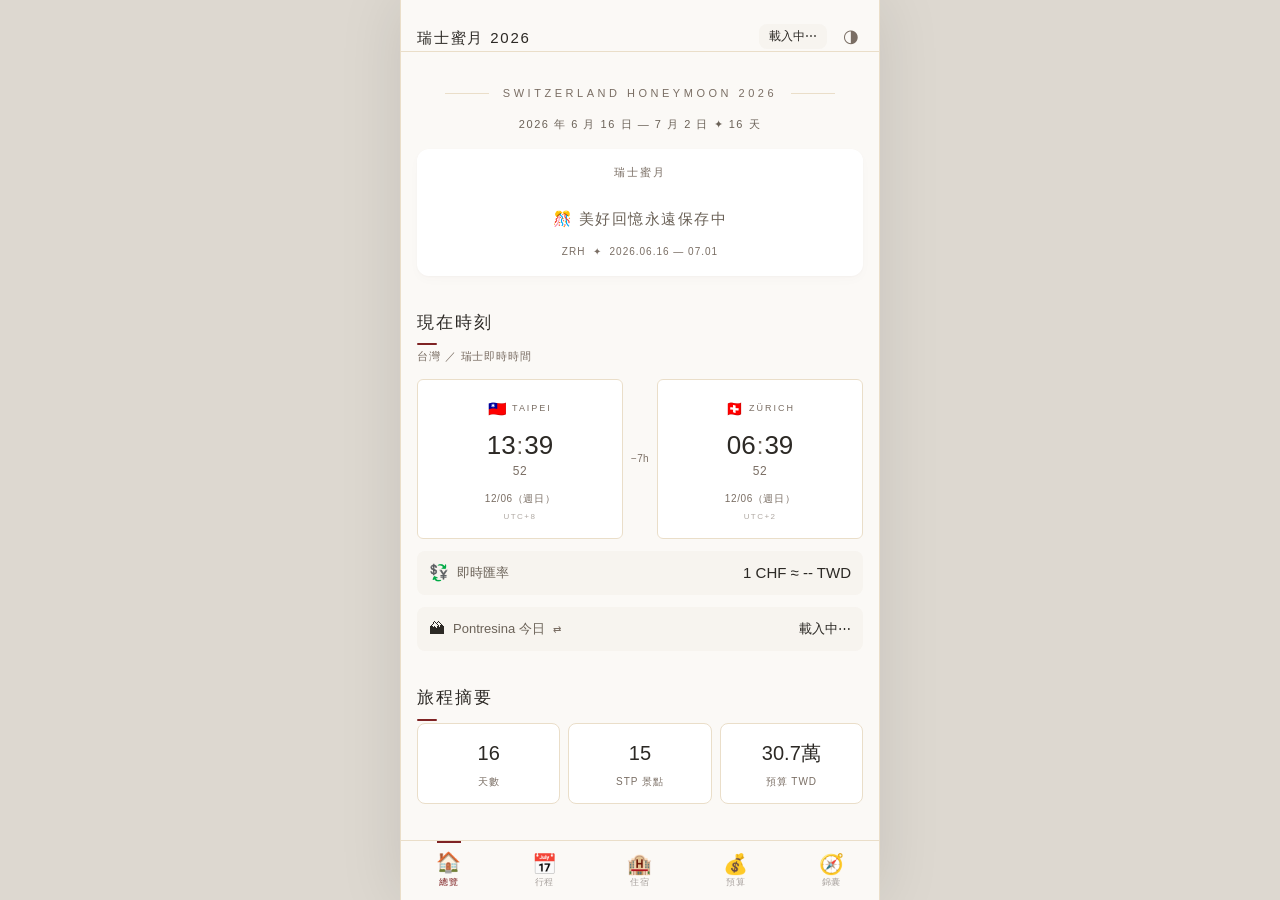
==== index.html @ 7efd9328 "v49: 6/26 行程重排，婚紗改Gimmelwald拍攝 09:30出發→Lauterbrunnen車站換裝→10:30 Gimmelwald婚紗(三連峰背景)→ 纜車上Mürren午餐漫步→下山" ====
<!DOCTYPE html>
<html lang="zh-Hant">
<head>
  <meta charset="UTF-8">
  <meta name="viewport" content="width=device-width, initial-scale=1.0, viewport-fit=cover">
  <meta name="theme-color" content="#FBF9F6" media="(prefers-color-scheme: light)">
  <meta name="theme-color" content="#1C1A17" media="(prefers-color-scheme: dark)">
  <title>瑞士蜜月 2026 ✦ Switzerland Honeymoon</title>
  <meta name="description" content="2026 年 6 月 16 日 — 7 月 2 日，16 天瑞士蜜月旅行手帳">
  <meta name="apple-mobile-web-app-capable" content="yes">
  <meta name="apple-mobile-web-app-status-bar-style" content="default">
  <meta name="apple-mobile-web-app-title" content="蜜月手帳">
  <link rel="manifest" href="/switzerland-honeymoon/manifest.json">
  <!-- Google Fonts -->
  <!-- 使用裝置系統字體（iOS: SF Pro + PingFang TC，Android: Roboto + Noto Sans TC） -->
  <style>
    /* =============================================
       CSS 自訂變數 — 色彩系統（MUJI 日系極簡）
       ============================================= */
    :root {
      --bg: #FBF9F6;
      --bg2: #F3F0EA;
      --card: #FFFFFF;
      --card2: #F7F4EF;
      --accent: #7F2324;
      --accent-lt: #F5ECEC;
      --tea: #5E7A50;
      --tea-lt: #EBF2E8;
      --border: #EADEC9;
      --text: #2C2925;
      --text2: #6B6258;
      --text3: #7A6E64;  /* was #9B8F82 — darken for WCAG 3:1 contrast */
      --shadow: 0 4px 12px rgba(127,35,36,0.02), 0 1px 3px rgba(0,0,0,0.03);
      --radius: 12px;
      --radius-sm: 8px;
    }

    /* 深色模式 */
    body.dark-mode {
      --bg: #1C1A17;
      --bg2: #252320;
      --card: #252320;
      --card2: #2E2B27;
      --border: #3A3630;
      --text: #EDE8E0;
      --text2: #8C8278;
      --text3: #9B8F82;  /* dark mode: lighten for contrast on dark bg */
      --accent-lt: rgba(127,35,36,0.20);
      --tea-lt: rgba(94,122,80,0.18);
    }

    /* =============================================
       重置 & 基礎
       ============================================= */
    *, *::before, *::after {
      box-sizing: border-box;
    }

    html, body {
      height: 100%;
      overflow: hidden;
      margin: 0;
      padding: 0;
      /* 鎖死外層橡皮筋，讓 #main 的 overscroll-behavior 獨立控制 */
      overscroll-behavior: none;
    }

    body {
      font-family: -apple-system, BlinkMacSystemFont, 'PingFang TC', 'Helvetica Neue', Arial, sans-serif;
      font-weight: 300;
      line-height: 1.75;
      background: var(--bg);
      color: var(--text);
      -webkit-font-smoothing: antialiased;
      -moz-osx-font-smoothing: grayscale;
    }

    button {
      font-family: inherit;
    }

    /* =============================================
       App 框架結構
       ============================================= */
    #app {
      display: flex;
      flex-direction: column;
      height: 100dvh;
      background: var(--bg);
      color: var(--text);
    }

    /* 頂欄 */
    #topbar {
      flex-shrink: 0;
      height: calc(52px + env(safe-area-inset-top, 0px));
      display: flex;
      align-items: flex-end;
      justify-content: space-between;
      padding: 0 16px env(safe-area-inset-top, 0px);
      padding-top: env(safe-area-inset-top, 0px);
      border-bottom: 1px solid var(--border);
      background: rgba(251,249,246,0.92);
      backdrop-filter: blur(12px);
      -webkit-backdrop-filter: blur(12px);
      position: sticky;
      top: 0;
      z-index: 100;
    }

    /* 主內容捲動區 — 只有這層可滾動 */
    #main {
      flex: 1;
      overflow-y: auto;
      overflow-x: hidden;
      -webkit-overflow-scrolling: touch;
      /* 容器內到頂/底繼續拉不回彈到外層 */
      overscroll-behavior-y: contain;
      position: relative;   /* 給 tab-panel absolute 定位提供上下文 */
    }

    /* ── Tab 面板進入動畫 ── */
    @keyframes tab-in {
      from {
        opacity: 0;
        transform: translateY(10px);
      }
      to {
        opacity: 1;
        transform: translateY(0);
      }
    }

    .tab-panel {
      display: none;
      padding: 0 16px 80px;
      min-height: 100%;
    }
    /* 顯示時觸發 Fade in + Slide up，0.28s cubic-bezier(0.25,1,0.5,1) */
    .tab-panel.active {
      display: block;
      animation: tab-in 0.28s cubic-bezier(0.25, 1, 0.5, 1) both;
    }

    /* 底部導航 */
    #bottom-nav {
      flex-shrink: 0;
      height: 60px;
      padding-bottom: env(safe-area-inset-bottom, 0px);
      background: rgba(251,249,246,0.95);
      backdrop-filter: blur(12px);
      -webkit-backdrop-filter: blur(12px);
      border-top: 1px solid var(--border);
      display: grid;
      grid-template-columns: repeat(5, 1fr);
    }

    /* 底部導航項目 */
    .nav-item {
      display: flex;
      flex-direction: column;
      align-items: center;
      justify-content: center;
      gap: 2px;
      cursor: pointer;
      -webkit-tap-highlight-color: transparent;
      position: relative;
      border: none;
      background: transparent;
      padding: 6px 0 4px;
      touch-action: manipulation;
    }
    /* 頂部指示線 */
    .nav-item::before {
      content: '';
      position: absolute;
      top: 0;
      left: 50%;
      width: 0;
      height: 2px;
      background: var(--accent);
      transform: translateX(-50%);
      transition: width 280ms cubic-bezier(0.25, 1, 0.5, 1);
    }
    .nav-item.active::before {
      width: 24px;
    }

    /* Nav 圖標：預設暖灰，active 夕陽紅 + spring 跳 2px */
    .nav-icon {
      font-size: 20px;
      color: #A8A29E;   /* 暖灰 */
      line-height: 1;
      display: block;
      /* spring bezier 讓圖標向上彈跳帶過射感 */
      transition: color 250ms ease,
                  transform 300ms cubic-bezier(0.34, 1.56, 0.64, 1);
    }
    .nav-label {
      font-size: 9px;
      letter-spacing: 0.06em;
      color: #A8A29E;   /* 暖灰 */
      transition: color 250ms ease;
    }
    /* Active 狀態：夕陽紅 + 上移 2px */
    .nav-item.active .nav-icon {
      color: var(--accent);
      transform: translateY(-2px);
    }
    .nav-item.active .nav-label {
      color: var(--accent);
    }

    /* =============================================
       通用組件 — Cards
       ============================================= */
    .card {
      background: var(--card);
      border-radius: var(--radius);
      box-shadow: var(--shadow);
      padding: 16px;
      margin-bottom: 12px;
      /* spring 回彈：cubic-bezier 超射 1.0 讓放開後有輕微彈跳感 */
      transition: transform 320ms cubic-bezier(0.34, 1.56, 0.64, 1),
                  box-shadow 200ms ease-out;
      will-change: transform;
    }
    .card:active {
      transform: scale(0.98);
      box-shadow: 0 2px 6px rgba(127,35,36,0.02);
    }
    /* 桌面 hover 輕浮起 */
    @media (hover: hover) {
      .card:hover {
        transform: translateY(-1px);
        box-shadow: 0 6px 18px rgba(127,35,36,0.04), 0 2px 4px rgba(0,0,0,0.04);
      }
    }

    /* Section 標題 */
    .sec-title {
      font-family: -apple-system, BlinkMacSystemFont, 'PingFang TC', 'Helvetica Neue', Arial, sans-serif;
      font-size: 17px;
      font-weight: 500;
      letter-spacing: 0.12em;
      color: var(--text);
      padding: 20px 0 10px;
      position: relative;
    }
    .sec-title::after {
      content: '';
      position: absolute;
      bottom: 2px;
      left: 0;
      width: 20px;
      height: 2px;
      background: var(--accent);
      border-radius: 1px;
    }
    .sec-sub {
      font-size: 11px;
      letter-spacing: 0.08em;
      color: var(--text3);
      margin-bottom: 12px;
    }
    /* 卡片內小標籤（知識卡區塊 header） */
    .card-label {
      font-size: 10px;
      letter-spacing: 0.18em;
      color: var(--text3);
      font-weight: 500;
      margin-bottom: 10px;
      text-transform: uppercase;
      display: flex;
      align-items: center;
      gap: 8px;
    }
    .card-label::after {
      content: '';
      flex: 1;
      height: 1px;
      background: var(--border);
    }

    /* =============================================
       Tags
       ============================================= */
    .tag {
      display: inline-block;
      padding: 2px 8px;
      border-radius: 10px;
      font-size: 11px;
      margin: 2px 2px 2px 0;
    }
    .tag-warn  { background: #FEF3CD; color: #8B6914; }
    .tag-star  { background: var(--accent-lt); color: var(--accent); font-weight: 500; }
    .tag-free  { background: var(--tea-lt); color: var(--tea); }
    .tag-paid  { background: #F0F0F0; color: var(--text2); }
    .tag-honey { background: #FCEEFF; color: #7B2D8B; }
    .tag-stp   { background: #EEF2FF; color: #4338CA; }

    /* =============================================
       Timeline（行程用）
       ============================================= */
    .tl-wrap {
      position: relative;
      padding-left: 48px;
    }
    .tl-wrap::before {
      content: '';
      position: absolute;
      left: 18px;
      top: 8px;
      bottom: 0;
      width: 1px;
      background: repeating-linear-gradient(
        to bottom,
        var(--border) 0,
        var(--border) 4px,
        transparent 4px,
        transparent 8px
      );
    }
    .tl-item {
      position: relative;
      padding-bottom: 20px;
    }
    .tl-dot {
      position: absolute;
      left: -34px;
      top: 4px;
      width: 10px;
      height: 10px;
      border: 1.5px solid var(--border);
      border-radius: 50%;
      background: var(--bg);
    }
    .tl-item.star .tl-dot {
      border-color: var(--accent);
      background: var(--accent);
      width: 12px;
      height: 12px;
      left: -35px;
      box-shadow: 0 0 0 3px var(--accent-lt);
    }
    .tl-item.warn .tl-dot { border-color: #C9821F; background: #C9821F; }
    /* 旅程路線：依日期填滿圓圈（done＝已走過、now＝進行中） */
    .tl-item.done .tl-dot {
      border-color: var(--tea);
      background: var(--tea);
    }
    .tl-item.now .tl-dot {
      border-color: var(--accent);
      background: var(--accent);
      width: 12px;
      height: 12px;
      left: -35px;
      box-shadow: 0 0 0 3px var(--accent-lt);
    }
    .tl-head {
      font-size: 14px;
      font-weight: 500;
      color: var(--text);
      margin-bottom: 3px;
      line-height: 1.4;
    }
    .tl-body {
      font-size: 13px;
      color: var(--text2);
      line-height: 1.7;
    }
    .tl-body p { margin: 2px 0; }

    /* =============================================
       倒數計時 / 旅程進度（MUJI 極簡風）
       ============================================= */
    .cd-muji-inner {
      display: flex;
      align-items: flex-end;
      justify-content: center;
      padding: 14px 0 18px;
    }
    .cd-muji-block {
      display: flex;
      flex-direction: column;
      align-items: center;
      min-width: 54px;
    }
    .cd-muji-num {
      font-family: -apple-system, BlinkMacSystemFont, 'PingFang TC', 'Helvetica Neue', Arial, sans-serif;
      font-size: 42px;
      font-weight: 300;
      font-variant-numeric: tabular-nums;
      color: var(--text);
      line-height: 1;
      letter-spacing: -0.01em;
    }
    .cd-muji-unit {
      font-size: 8px;
      letter-spacing: 0.25em;
      color: var(--text3);
      margin-top: 7px;
      text-transform: uppercase;
    }
    .cd-muji-dot {
      font-size: 26px;
      font-weight: 200;
      color: var(--border);
      padding: 0 3px;
      margin-bottom: 19px;
      line-height: 1;
      user-select: none;
    }
    /* 旅程格子進度條 */
    .trip-progress-inner { padding: 12px 0 10px; }
    .trip-day-label {
      font-size: 10px;
      letter-spacing: 0.2em;
      color: var(--text3);
      text-transform: uppercase;
      margin-bottom: 12px;
    }
    .trip-day-label strong {
      font-family: -apple-system, BlinkMacSystemFont, 'PingFang TC', 'Helvetica Neue', Arial, sans-serif;
      font-size: 14px;
      font-weight: 400;
      color: var(--accent);
      letter-spacing: 0.05em;
      text-transform: none;
    }
    .trip-day-grid {
      display: flex;
      gap: 5px;
      justify-content: center;
      flex-wrap: wrap;
    }
    .trip-dot {
      width: 15px;
      height: 15px;
      border-radius: 2px;
      background: var(--border);
      flex-shrink: 0;
      transition: background 0.4s ease;
    }
    .trip-dot.done  { background: var(--tea); opacity: 0.55; }
    .trip-dot.today { background: var(--accent); opacity: 1; }
    .trip-done-label {
      font-family: -apple-system, BlinkMacSystemFont, 'PingFang TC', 'Helvetica Neue', Arial, sans-serif;
      font-size: 15px;
      font-weight: 300;
      color: var(--text2);
      letter-spacing: 0.1em;
      padding: 16px 0 10px;
    }

    /* =============================================
       Day Selector Strip（行程 tab 頂部）
       ============================================= */
    #day-strip-wrap {
      position: sticky;
      top: 0;
      z-index: 50;
      background: var(--bg);
      border-bottom: 1px solid var(--border);
      padding: 10px 0 0;
    }
    .day-strip {
      display: flex;
      gap: 6px;
      overflow-x: auto;
      padding: 0 16px 10px;
      scroll-snap-type: x mandatory;
      -webkit-overflow-scrolling: touch;
      scrollbar-width: none;
    }
    .day-strip::-webkit-scrollbar { display: none; }
    .day-btn {
      flex-shrink: 0;
      scroll-snap-align: start;
      display: flex;
      flex-direction: column;
      align-items: center;
      padding: 6px 10px;
      border-radius: 20px;
      border: 1px solid var(--border);
      background: transparent;
      cursor: pointer;
      gap: 1px;
      touch-action: manipulation;
      -webkit-tap-highlight-color: transparent;
      transition: background 150ms, border-color 150ms;
    }
    .day-btn.active {
      background: var(--accent);
      border-color: var(--accent);
      color: white;
    }
    .day-btn .ds-date { font-size: 13px; font-weight: 500; color: inherit; }
    .day-btn .ds-day  { font-size: 9px; color: inherit; opacity: 0.7; }
    .day-btn .ds-city {
      font-size: 9px;
      letter-spacing: 0.05em;
      color: inherit;
      opacity: 0.75;
      white-space: nowrap;
      max-width: 52px;
      overflow: hidden;
      text-overflow: ellipsis;
    }
    .day-btn:not(.active) .ds-date  { color: var(--text); }
    .day-btn:not(.active) .ds-day   { color: var(--text3); }
    .day-btn:not(.active) .ds-city  { color: var(--text3); }

    /* 日程內容容器 */
    .days-content { padding: 16px 16px 0; position: relative; overflow: hidden; }
    .day-content { display: none; }
    .day-content.active { display: block; }

    /* ── 左右滑動換日動畫 ── */
    @keyframes _slideInR  { from { transform: translateX(105%); } to { transform: translateX(0); } }
    @keyframes _slideInL  { from { transform: translateX(-105%); } to { transform: translateX(0); } }
    @keyframes _slideOutL { from { transform: translateX(0); } to { transform: translateX(-105%); } }
    @keyframes _slideOutR { from { transform: translateX(0); } to { transform: translateX(105%); } }
    .day-anim-in-r  { animation: _slideInR  .32s cubic-bezier(.4,0,.2,1) both; }
    .day-anim-in-l  { animation: _slideInL  .32s cubic-bezier(.4,0,.2,1) both; }
    .day-anim-out-l {
      animation: _slideOutL .32s cubic-bezier(.4,0,.2,1) both;
      position: absolute !important; top: 0; left: 0; right: 0; z-index: 5;
      pointer-events: none;
    }
    .day-anim-out-r {
      animation: _slideOutR .32s cubic-bezier(.4,0,.2,1) both;
      position: absolute !important; top: 0; left: 0; right: 0; z-index: 5;
      pointer-events: none;
    }

    /* =============================================
       Checklist
       ============================================= */
    /* ── Checklist：打卡動畫升級 ── */
    .check-item {
      display: flex;
      gap: 12px;
      padding: 12px 10px;
      margin: 0 -10px;                              /* 背景色延伸至邊緣 */
      border-bottom: 1px solid var(--border);
      border-radius: 8px;
      cursor: pointer;
      -webkit-tap-highlight-color: transparent;
      align-items: flex-start;
      /* 卡片背景淡入淡出 0.4s ease-in-out */
      transition: background-color 0.4s ease-in-out,
                  border-bottom-color 0.4s ease-in-out;
    }
    /* 打卡後：背景淡變溫暖淺茶綠 */
    .check-item.checked {
      background-color: #F4F6F0;
      border-bottom-color: transparent;
    }

    .check-box {
      flex-shrink: 0;
      width: 18px;
      height: 18px;
      border: 1.5px solid var(--border);
      border-radius: 3px;
      background: transparent;
      position: relative;
      margin-top: 2px;
      /* 勾選框過渡：顏色 + 光暈 */
      transition: background 0.2s ease-out,
                  border-color 0.2s ease-out,
                  box-shadow 0.3s ease-out;
    }
    .check-box::after {
      content: '';
      position: absolute;
      left: 4px;
      top: 1px;
      width: 8px;
      height: 5px;
      border-left: 1.5px solid white;
      border-bottom: 1.5px solid white;
      transform: rotate(-45deg) scaleX(0);
      transform-origin: left;
      transition: transform 200ms cubic-bezier(0.34, 1.56, 0.64, 1) 60ms;
    }
    .check-item.checked .check-box {
      background: var(--tea);
      border-color: var(--tea);
      /* 淡綠光暈，像蓋印章的感覺 */
      box-shadow: 0 0 0 4px rgba(94,122,80,0.10);
    }
    .check-item.checked .check-box::after {
      transform: rotate(-45deg) scaleX(1);
    }

    .check-label {
      flex: 1;
      position: relative;
      font-size: 14px;
      color: var(--text);
      line-height: 1.5;
      /* 0.4s ease-in-out，與背景同步 */
      transition: color 0.4s ease-in-out, opacity 0.4s ease-in-out;
    }
    /* 刪除線：偽元素從左側滑入 */
    .check-label::after {
      content: '';
      position: absolute;
      left: 0;
      top: 50%;
      width: 0;
      height: 1px;
      background: var(--tea);                       /* 茶綠刪除線 */
      transition: width 0.4s cubic-bezier(0.4, 0, 0.2, 1);
    }
    /* 打卡後文字：淡出至茶綠色，opacity 70% 留存手帳記錄感 */
    .check-item.checked .check-label {
      color: var(--tea);
      opacity: 0.7;
    }
    .check-item.checked .check-label::after { width: 100%; }
    .check-sub { font-size: 11px; color: var(--text3); margin-top: 1px; }

    /* =============================================
       Progress bar
       ============================================= */
    .progress-wrap {
      background: var(--border);
      border-radius: 4px;
      overflow: hidden;
      height: 6px;
      margin: 8px 0 4px;
    }
    .progress-fill {
      height: 100%;
      background: var(--accent);
      border-radius: 4px;
      transition: width 500ms cubic-bezier(0.4,0,0.2,1);
    }

    /* =============================================
       Info row（兩欄對比）
       ============================================= */
    .info-row {
      display: grid;
      grid-template-columns: 1fr 1fr;
      gap: 8px;
      margin-bottom: 8px;
    }
    .info-cell {
      background: var(--card2);
      border-radius: var(--radius-sm);
      padding: 12px;
    }
    .info-val {
      font-size: 22px;
      font-weight: 500;
      font-family: -apple-system, BlinkMacSystemFont, 'PingFang TC', 'Helvetica Neue', Arial, sans-serif;
      color: var(--text);
    }
    .info-lbl {
      font-size: 10px;
      letter-spacing: 0.1em;
      color: var(--text3);
      margin-top: 2px;
    }

    /* =============================================
       Hotel card
       ============================================= */
    .hotel-card {
      background: var(--card);
      border-radius: var(--radius);
      box-shadow: var(--shadow);
      padding: 14px 16px;
      margin-bottom: 10px;
      border-top: 2px solid var(--accent);
    }
    .hotel-name {
      font-weight: 500;
      font-size: 15px;
      color: var(--text);
      margin-bottom: 4px;
    }
    .hotel-dates { font-size: 12px; color: var(--text3); margin-bottom: 6px; }
    .hotel-tags { display: flex; flex-wrap: wrap; gap: 4px; margin-bottom: 8px; }
    .hotel-nav-btn {
      display: inline-flex;
      align-items: center;
      gap: 4px;
      padding: 6px 12px;
      background: var(--accent);
      color: white;
      border-radius: 20px;
      font-size: 12px;
      text-decoration: none;
      touch-action: manipulation;
    }
    .hotel-nav-btn.sec {
      background: transparent;
      border: 1px solid var(--border);
      color: var(--text2);
    }

    /* =============================================
       STP cards
       ============================================= */
    .stp-grid {
      display: grid;
      grid-template-columns: 1fr 1fr;
      gap: 8px;
      margin-bottom: 16px;
    }
    .stp-card {
      background: var(--card);
      border-radius: var(--radius-sm);
      padding: 12px;
      box-shadow: var(--shadow);
    }
    .stp-card h4 { font-size: 13px; font-weight: 500; margin: 0 0 6px; }
    .stp-card ul { margin: 0; padding-left: 14px; font-size: 12px; color: var(--text2); line-height: 1.8; }
    .stp-free h4  { color: var(--tea); }
    .stp-half h4  { color: #4338CA; }
    .stp-pay h4   { color: var(--text2); }
    .stp-book h4  { color: var(--accent); }

    /* =============================================
       Reveal 動畫（JS 加 .will-reveal 後才隱藏，避免 JS 失效變全白）
       ============================================= */
    .reveal {
      transition: opacity 400ms ease, transform 400ms ease;
    }
    .reveal.will-reveal {
      opacity: 0;
      transform: translateY(10px);
    }
    .reveal.revealed {
      opacity: 1 !important;
      transform: translateY(0) !important;
    }

    /* =============================================
       Alert／警告區塊
       ============================================= */
    .alert {
      border: 1px solid rgba(127,35,36,0.12);
      border-left: 3px solid var(--accent);
      background: var(--accent-lt);
      border-radius: var(--radius-sm);
      padding: 11px 14px;
      margin-bottom: 10px;
      font-size: 13px;
      color: var(--text);
    }
    .alert.green {
      border: 1px solid rgba(94,122,80,0.15);
      border-left: 3px solid var(--tea);
      background: var(--tea-lt);
    }

    /* =============================================
       Weather row & Rate row
       ============================================= */
    .weather-row {
      display: flex;
      align-items: center;
      gap: 8px;
      padding: 8px 12px;
      background: var(--card2);
      border-radius: var(--radius-sm);
      font-size: 13px;
    }
    .rate-row {
      display: flex;
      align-items: center;
      gap: 8px;
      padding: 8px 12px;
      background: var(--card2);
      border-radius: var(--radius-sm);
      font-size: 13px;
    }

    /* =============================================
       錦囊 tab — 快速跳轉 chips
       ============================================= */
    .kn-chips {
      display: flex;
      gap: 6px;
      overflow-x: auto;
      padding: 4px 0 8px;
      scrollbar-width: none;
      -webkit-overflow-scrolling: touch;
    }
    .kn-chips::-webkit-scrollbar { display: none; }
    .kn-chip {
      flex-shrink: 0;
      padding: 6px 14px;
      border-radius: 16px;
      border: 1px solid var(--border);
      background: var(--card);
      font-size: 12px;
      color: var(--text2);
      cursor: pointer;
      touch-action: manipulation;
      -webkit-tap-highlight-color: transparent;
      transition: background 150ms, border-color 150ms;
    }
    .kn-chip:active { background: var(--accent-lt); border-color: var(--accent); }

    /* 行程日卡 — 景點地圖連結 */
    .tl-map-link {
      display: inline-flex;
      align-items: center;
      gap: 3px;
      margin-top: 2px;
      padding: 3px 12px;
      border: 1px solid rgba(127,35,36,0.25);
      border-radius: 12px;
      font-size: 11px;
      color: var(--accent);
      text-decoration: none;
      touch-action: manipulation;
    }
    body.dark-mode .tl-map-link { border-color: rgba(237,232,224,0.25); }

    /* =============================================
       深色模式補強
       ============================================= */
    body.dark-mode #topbar {
      background: rgba(28,26,23,0.92);
    }
    body.dark-mode #bottom-nav {
      background: rgba(28,26,23,0.95);
    }
    body.dark-mode .day-btn:not(.active) .ds-date { color: var(--text); }
    body.dark-mode .hotel-nav-btn.sec {
      border-color: var(--border);
      color: var(--text2);
    }

    /* =============================================
       總覽 tab 專用樣式
       ============================================= */
    .overview-hero {
      text-align: center;
      padding: 32px 0 14px;
    }
    .overview-title {
      font-family: -apple-system, BlinkMacSystemFont, 'PingFang TC', 'Helvetica Neue', Arial, sans-serif;
      font-size: 11px;
      letter-spacing: 0.32em;
      color: var(--text3);
      margin-bottom: 12px;
      display: flex;
      align-items: center;
      justify-content: center;
      gap: 14px;
    }
    .overview-title::before,
    .overview-title::after {
      content: '';
      flex: 1;
      height: 1px;
      background: var(--border);
      max-width: 44px;
    }
    .overview-subtitle {
      font-size: 11px;
      letter-spacing: 0.14em;
      color: var(--text2);
    }
    .cd-section-label {
      text-align: center;
      font-size: 11px;
      letter-spacing: 0.2em;
      color: var(--text3);
      margin-bottom: 8px;
      text-transform: uppercase;
    }
    /* 雙時鐘（極簡 1px 邊框卡片） */
    @keyframes colon-pulse {
      0%, 100% { opacity: 1; }
      50% { opacity: 0.15; }
    }
    .dual-clock-v2 {
      display: grid;
      grid-template-columns: 1fr auto 1fr;
      align-items: center;
      gap: 8px;
      margin-bottom: 12px;
    }
    .clock-card {
      border: 1px solid var(--border);
      border-radius: 6px;
      padding: 16px 10px 14px;
      text-align: center;
      background: var(--card);
      min-width: 0;       /* 防止 grid 子元素撐破 */
      overflow: hidden;
    }
    .clock-header {
      display: flex;
      align-items: center;
      justify-content: center;
      gap: 5px;
      margin-bottom: 10px;
    }
    .clock-flag-v2 { font-size: 15px; }
    .clock-city {
      font-size: 9px;
      letter-spacing: 0.22em;
      color: var(--text3);
      text-transform: uppercase;
    }
    .clock-time-wrap {
      font-family: -apple-system, BlinkMacSystemFont, 'PingFang TC', 'Helvetica Neue', Arial, sans-serif;
      font-variant-numeric: tabular-nums;
      display: flex;
      align-items: baseline;
      justify-content: center;
    }
    .clock-hm-part {
      font-size: 26px;
      font-weight: 300;
      color: var(--text);
      line-height: 1;
    }
    .clock-colon {
      font-size: 24px;
      font-weight: 200;
      color: var(--text2);
      line-height: 1;
      animation: colon-pulse 1s ease-in-out infinite;
      margin: 0 1px;
    }
    .clock-ss-row {
      font-family: -apple-system, BlinkMacSystemFont, 'PingFang TC', 'Helvetica Neue', Arial, sans-serif;
      font-variant-numeric: tabular-nums;
      font-size: 12px;
      font-weight: 300;
      color: var(--text3);
      margin-top: 3px;
      letter-spacing: 0.05em;
    }
    .clock-date-line {
      font-size: 10px;
      letter-spacing: 0.06em;
      color: var(--text3);
      margin-top: 8px;
    }
    .clock-tz {
      font-size: 8px;
      letter-spacing: 0.18em;
      color: var(--text3);
      margin-top: 3px;
      opacity: 0.6;
      text-transform: uppercase;
    }
    .clock-diff-badge {
      font-family: -apple-system, BlinkMacSystemFont, 'PingFang TC', 'Helvetica Neue', Arial, sans-serif;
      font-size: 10px;
      color: var(--text3);
      text-align: center;
      letter-spacing: 0.04em;
      white-space: nowrap;
      line-height: 1.4;
    }
    .route-divider {
      display: flex;
      align-items: center;
      gap: 6px;
      margin: 4px 0;
    }
    .route-divider::before,
    .route-divider::after {
      content: '';
      flex: 1;
      height: 1px;
      background: var(--border);
    }
    .route-divider span {
      font-size: 10px;
      letter-spacing: 0.15em;
      color: var(--text3);
    }
    .three-info {
      display: grid;
      grid-template-columns: repeat(3, 1fr);
      gap: 8px;
      margin-bottom: 12px;
    }
    .three-info .info-cell {
      text-align: center;
      background: var(--card);
      border: 1px solid var(--border);
    }
    .three-info .info-val {
      font-size: 20px;
      font-weight: 400;
    }

    /* =============================================
       RWD — 極窄裝置（320px）修正
       ============================================= */
    @media (max-width: 380px) {
      /* 倒數大字縮小 */
      .cd-muji-num  { font-size: 34px; }
      .cd-muji-dot  { font-size: 22px; padding: 0 2px; margin-bottom: 15px; }
      .cd-muji-block { min-width: 44px; }

      /* 格子進度條 */
      .trip-dot { width: 12px; height: 12px; }
      .trip-day-grid { gap: 3px; }

      /* 雙時鐘 */
      .clock-hm-part { font-size: 22px; }
      .clock-colon   { font-size: 20px; }
      .clock-card    { padding: 12px 6px 10px; }
      .dual-clock-v2 { gap: 4px; }
    }

    /* =============================================
       無障礙：尊重系統「減少動畫」設定
       ============================================= */
    @media (prefers-reduced-motion: reduce) {
      *, *::before, *::after {
        animation-duration: 0.01ms !important;
        animation-iteration-count: 1 !important;
        transition-duration: 0.01ms !important;
      }
      /* 保留顏色漸變，移除位移彈跳 */
      .nav-icon    { transition: color 200ms ease !important; }
      .clock-colon { animation: none !important; opacity: 0.6 !important; }
    }

    /* Hotel hero image */
    .hotel-hero-img {
      width: calc(100% + 32px);
      margin: -16px -16px 14px;
      height: 170px;
      object-fit: cover;
      border-radius: var(--radius) var(--radius) 0 0;
      display: block;
      background: var(--border);
    }
    /* Day itinerary hero image */
    .day-hero-img {
      width: calc(100% + 32px);
      margin: -16px -16px 14px;
      height: 160px;
      object-fit: cover;
      border-radius: var(--radius) var(--radius) 0 0;
      display: block;
      background: var(--border);
    }
    /* 飯店小地圖 */
    .hotel-map-wrap {
      margin-top: 10px;
      border-radius: 8px;
      overflow: hidden;
      height: 150px;
      border: 1px solid var(--border);
    }
    .hotel-map-wrap iframe {
      width: 100%;
      height: 150px;
      border: 0;
      display: block;
    }
    /* 桌機版：限寬置中，讓網站在電腦上看起來像手機 App */
    @media (min-width: 600px) {
      html, body { background: #DDD8D0; }
      #app {
        max-width: 480px;
        margin: 0 auto;
        border-left: 1px solid var(--border);
        border-right: 1px solid var(--border);
        box-shadow: 0 0 60px rgba(0,0,0,0.10);
      }
    }
  </style>
</head>
<body>
<div id="app">

  <!-- 頂欄 -->
  <header id="topbar">
    <div style="display:flex;align-items:center;gap:8px">
      <span style="font-family:-apple-system, BlinkMacSystemFont, 'PingFang TC', 'Helvetica Neue', Arial, sans-serif;font-size:15px;letter-spacing:0.12em;color:var(--text)">瑞士蜜月 2026</span>
    </div>
    <div style="display:flex;align-items:center;gap:12px">
      <button id="weather-info" class="weather-row" onclick="cycleWeatherCity()" title="點擊切換基地城市" style="padding:4px 10px;font-size:12px;border:none;cursor:pointer;color:var(--text);-webkit-tap-highlight-color:transparent;touch-action:manipulation">載入中⋯</button>
      <button onclick="toggleDark()" style="background:none;border:none;cursor:pointer;font-size:18px;padding:4px;color:var(--text3)">◑</button>
    </div>
  </header>

  <!-- 主內容區 -->
  <main id="main">

    <!-- =============================================
         Tab 1：總覽
         ============================================= -->
    <div id="tab-overview" class="tab-panel active">

      <!-- 頁首裝飾 -->
      <div class="overview-hero reveal">
        <div class="overview-title">SWITZERLAND HONEYMOON 2026</div>
        <div class="overview-subtitle">2026 年 6 月 16 日 — 7 月 2 日 ✦ 16 天</div>
      </div>

      <!-- 倒數計時 / 旅程進度 widget -->
      <div class="card reveal" id="time-widget" style="text-align:center;padding:14px 16px 12px">
        <div class="cd-section-label" id="cd-widget-label">距離出發</div>

        <!-- 出發前：MUJI 倒數 -->
        <div id="cd-countdown">
          <div class="cd-muji-inner">
            <div class="cd-muji-block">
              <div class="cd-muji-num" id="cd-days">--</div>
              <div class="cd-muji-unit">DAYS</div>
            </div>
            <div class="cd-muji-dot">·</div>
            <div class="cd-muji-block">
              <div class="cd-muji-num" id="cd-hours">--</div>
              <div class="cd-muji-unit">HRS</div>
            </div>
            <div class="cd-muji-dot">·</div>
            <div class="cd-muji-block">
              <div class="cd-muji-num" id="cd-mins">--</div>
              <div class="cd-muji-unit">MINS</div>
            </div>
            <div class="cd-muji-dot">·</div>
            <div class="cd-muji-block">
              <div class="cd-muji-num" id="cd-secs">--</div>
              <div class="cd-muji-unit">SECS</div>
            </div>
          </div>
          <div style="font-size:10px;color:var(--text3);letter-spacing:0.12em;padding-bottom:4px">EK087 &nbsp;·&nbsp; TPE → DXB → ZRH &nbsp;·&nbsp; 2026.06.16</div>
        </div>

        <!-- 旅程中：日系格子進度條 -->
        <div id="cd-progress" style="display:none" class="trip-progress-inner">
          <div class="trip-day-label">旅程進行中 &nbsp;·&nbsp; <strong id="trip-day-text">Day 1 / 16</strong></div>
          <div class="trip-day-grid" id="trip-day-grid"></div>
          <div style="font-size:10px;color:var(--text3);letter-spacing:0.1em;margin-top:10px">ZRH &nbsp;✦&nbsp; 2026.06.16 — 07.01</div>
        </div>

        <!-- 旅程後 -->
        <div id="cd-done" style="display:none">
          <div class="trip-done-label">🎊 美好回憶永遠保存中</div>
          <div style="font-size:10px;color:var(--text3);letter-spacing:0.1em;padding-bottom:4px">ZRH &nbsp;✦&nbsp; 2026.06.16 — 07.01</div>
        </div>
      </div>

      <!-- 雙時鐘 -->
      <div class="sec-title reveal">現在時刻</div>
      <div class="sec-sub reveal">台灣 ／ 瑞士即時時間</div>
      <div class="dual-clock-v2 reveal">
        <div class="clock-card">
          <div class="clock-header">
            <span class="clock-flag-v2">🇹🇼</span>
            <span class="clock-city">Taipei</span>
          </div>
          <div class="clock-time-wrap">
            <span class="clock-hm-part" id="tw-h">--</span><span class="clock-colon">:</span><span class="clock-hm-part" id="tw-m">--</span>
          </div>
          <div class="clock-ss-row" id="tw-ss">--</div>
          <div class="clock-date-line" id="tw-date">-- / --</div>
          <div class="clock-tz">UTC+8</div>
        </div>
        <div class="clock-diff-badge" id="clock-diff">−6h</div>
        <div class="clock-card">
          <div class="clock-header">
            <span class="clock-flag-v2">🇨🇭</span>
            <span class="clock-city">Zürich</span>
          </div>
          <div class="clock-time-wrap">
            <span class="clock-hm-part" id="ch-h">--</span><span class="clock-colon">:</span><span class="clock-hm-part" id="ch-m">--</span>
          </div>
          <div class="clock-ss-row" id="ch-ss">--</div>
          <div class="clock-date-line" id="ch-date">-- / --</div>
          <div class="clock-tz">UTC+2</div>
        </div>
      </div>

      <!-- 匯率 -->
      <div class="rate-row reveal" style="margin-bottom:12px">
        <span style="font-size:16px">💱</span>
        <span style="font-size:13px;color:var(--text2)">即時匯率</span>
        <span id="rate-display" style="font-family:-apple-system, BlinkMacSystemFont, 'PingFang TC', 'Helvetica Neue', Arial, sans-serif;font-size:15px;font-weight:500;color:var(--text);margin-left:auto">1 CHF ≈ -- TWD</span>
      </div>

      <!-- 天氣（點擊切換基地城市） -->
      <div class="weather-row reveal" onclick="cycleWeatherCity()" title="點擊切換基地城市" style="margin-bottom:12px;cursor:pointer;-webkit-tap-highlight-color:transparent">
        <span style="font-size:16px">🏔</span>
        <span id="weather-city-label" style="font-size:13px;color:var(--text2)">Pontresina 今日</span>
        <span style="font-size:10px;color:var(--text3);letter-spacing:0.05em">⇄</span>
        <span id="weather-detail" style="font-size:13px;color:var(--text);margin-left:auto">載入中⋯</span>
      </div>

      <!-- 旅程摘要 -->
      <div class="sec-title reveal">旅程摘要</div>
      <div class="three-info reveal">
        <div class="info-cell">
          <div class="info-val">16</div>
          <div class="info-lbl">天數</div>
        </div>
        <div class="info-cell">
          <div class="info-val">15</div>
          <div class="info-lbl">STP 景點</div>
        </div>
        <div class="info-cell">
          <div class="info-val">30.7萬</div>
          <div class="info-lbl">預算 TWD</div>
        </div>
      </div>

      <!-- 重要提醒 -->
      <div class="sec-title reveal">重要提醒</div>
      <div class="sec-sub reveal">出發前務必確認</div>

      <div class="alert reveal">
        <div style="font-weight:500;margin-bottom:4px">⚠️ Fex Valley 馬車須提前預約</div>
        <div>請來電預約恩加丁馬車，不接受現場排隊。<br>
        電話：<a href="tel:+41818265673" style="color:var(--accent);font-weight:500">+41 81 826 56 73</a></div>
      </div>

      <div class="alert reveal">
        <div style="font-weight:500;margin-bottom:4px">⚠️ EK086 Check-in 截止時間</div>
        <div>班機 check-in 截止 <strong>20:00</strong>，建議 <strong>19:00</strong> 前開始辦理。松山機場提前 3 小時抵達。</div>
      </div>

      <!-- 旅程路線 timeline（簡短版） -->
      <div class="sec-title reveal">旅程路線</div>
      <div class="sec-sub reveal">16 天縱覽瑞士</div>

      <div class="card reveal" style="padding:16px 16px 8px">
        <div class="tl-wrap" id="route-tl">
          <div class="tl-item" data-from="2026-06-16" data-to="2026-06-16">
            <div class="tl-dot"></div>
            <div class="tl-head">蘇黎世機場 ZRH 抵達</div>
            <div class="tl-body"><p>6/16（二）✦ EK087 抵達後直驅恩加丁</p></div>
          </div>
          <div class="tl-item" data-from="2026-06-17" data-to="2026-06-20">
            <div class="tl-dot"></div>
            <div class="tl-head">恩加丁 Engadin</div>
            <div class="tl-body"><p>6/17–6/20 ✦ Pontresina 為基地</p><p>Diavolezza、Fex Valley、Bernina Express</p></div>
          </div>
          <div class="tl-item" data-from="2026-06-21" data-to="2026-06-21">
            <div class="tl-dot"></div>
            <div class="tl-head">冰河快車 Glacier Express</div>
            <div class="tl-body"><p>6/21（日）✦ St. Moritz → Zermatt</p></div>
          </div>
          <div class="tl-item" data-from="2026-06-22" data-to="2026-06-24">
            <div class="tl-dot"></div>
            <div class="tl-head">策馬特 Zermatt</div>
            <div class="tl-body"><p>6/22–6/24 ✦ Klein Matterhorn、Oeschinensee</p></div>
          </div>
          <div class="tl-item" data-from="2026-06-25" data-to="2026-06-26">
            <div class="tl-dot"></div>
            <div class="tl-head">因特拉肯 Interlaken</div>
            <div class="tl-body"><p>6/25–6/26 ✦ 伯恩老城、Lauterbrunnen、Mürren</p></div>
          </div>
          <div class="tl-item" data-from="2026-06-27" data-to="2026-06-28">
            <div class="tl-dot"></div>
            <div class="tl-head">楚格 Zug</div>
            <div class="tl-body"><p>6/27–6/28 ✦ 琉森老城、瑞吉山 Rigi</p></div>
          </div>
          <div class="tl-item" data-from="2026-06-29" data-to="2026-06-30">
            <div class="tl-dot"></div>
            <div class="tl-head">蘇黎世 Zürich</div>
            <div class="tl-body"><p>6/29–6/30 ✦ 萊茵瀑布 Rheinfall</p></div>
          </div>
          <div class="tl-item" data-from="2026-07-01" data-to="2026-07-02">
            <div class="tl-dot"></div>
            <div class="tl-head">返台</div>
            <div class="tl-body"><p>7/1（三）✦ ZRH 出發，7/2 返抵台北</p></div>
          </div>
        </div>
      </div>

    </div><!-- /#tab-overview -->

    <!-- =============================================
         Tab 2：每日行程
         ============================================= -->
    <div id="tab-itinerary" class="tab-panel">

      <!-- sticky 日期選擇條 -->
      <div id="day-strip-wrap">
        <div class="day-strip">

          <!-- D1: 6/16（二）蘇黎世抵達 -->
          <button id="dsel-0616" class="day-btn active" onclick="showDay('0616')">
            <span class="ds-date">6/16</span>
            <span class="ds-day">二</span>
            <span class="ds-city">ZRH 抵</span>
          </button>

          <!-- D2: 6/17（三）恩加丁 -->
          <button id="dsel-0617" class="day-btn" onclick="showDay('0617')">
            <span class="ds-date">6/17</span>
            <span class="ds-day">三</span>
            <span class="ds-city">恩加丁</span>
          </button>

          <!-- D3: 6/18（四）Diavolezza -->
          <button id="dsel-0618" class="day-btn" onclick="showDay('0618')">
            <span class="ds-date">6/18</span>
            <span class="ds-day">四</span>
            <span class="ds-city">Diavol.</span>
          </button>

          <!-- D4: 6/19（五）伯尼納 -->
          <button id="dsel-0619" class="day-btn" onclick="showDay('0619')">
            <span class="ds-date">6/19</span>
            <span class="ds-day">五</span>
            <span class="ds-city">伯尼納</span>
          </button>

          <!-- D5: 6/20（六）冰河列車前 -->
          <button id="dsel-0620" class="day-btn" onclick="showDay('0620')">
            <span class="ds-date">6/20</span>
            <span class="ds-day">六</span>
            <span class="ds-city">冰河前</span>
          </button>

          <!-- D6: 6/21（日）冰河列車 -->
          <button id="dsel-0621" class="day-btn" onclick="showDay('0621')">
            <span class="ds-date">6/21</span>
            <span class="ds-day">日</span>
            <span class="ds-city">冰河車</span>
          </button>

          <!-- D7: 6/22（一）策馬特 -->
          <button id="dsel-0622" class="day-btn" onclick="showDay('0622')">
            <span class="ds-date">6/22</span>
            <span class="ds-day">一</span>
            <span class="ds-city">策馬特</span>
          </button>

          <!-- D8: 6/23（二）Klein Matterhorn -->
          <button id="dsel-0623" class="day-btn" onclick="showDay('0623')">
            <span class="ds-date">6/23</span>
            <span class="ds-day">二</span>
            <span class="ds-city">Klein</span>
          </button>

          <!-- D9: 6/24（三）Oeschinensee -->
          <button id="dsel-0624" class="day-btn" onclick="showDay('0624')">
            <span class="ds-date">6/24</span>
            <span class="ds-day">三</span>
            <span class="ds-city">Oeschin.</span>
          </button>

          <!-- D10: 6/25（四）伯恩 -->
          <button id="dsel-0625" class="day-btn" onclick="showDay('0625')">
            <span class="ds-date">6/25</span>
            <span class="ds-day">四</span>
            <span class="ds-city">伯恩</span>
          </button>

          <!-- D11: 6/26（五）Lauterbrunnen -->
          <button id="dsel-0626" class="day-btn" onclick="showDay('0626')">
            <span class="ds-date">6/26</span>
            <span class="ds-day">五</span>
            <span class="ds-city">Lauterb.</span>
          </button>

          <!-- D12: 6/27（六）琉森 -->
          <button id="dsel-0627" class="day-btn" onclick="showDay('0627')">
            <span class="ds-date">6/27</span>
            <span class="ds-day">六</span>
            <span class="ds-city">琉森</span>
          </button>

          <!-- D13: 6/28（日）瑞吉山 -->
          <button id="dsel-0628" class="day-btn" onclick="showDay('0628')">
            <span class="ds-date">6/28</span>
            <span class="ds-day">日</span>
            <span class="ds-city">瑞吉山</span>
          </button>

          <!-- D14: 6/29（一）蘇黎世 -->
          <button id="dsel-0629" class="day-btn" onclick="showDay('0629')">
            <span class="ds-date">6/29</span>
            <span class="ds-day">一</span>
            <span class="ds-city">蘇黎世</span>
          </button>

          <!-- D15: 6/30（二）萊茵瀑布 -->
          <button id="dsel-0630" class="day-btn" onclick="showDay('0630')">
            <span class="ds-date">6/30</span>
            <span class="ds-day">二</span>
            <span class="ds-city">萊茵瀑</span>
          </button>

          <!-- D16: 7/1（三）返台 -->
          <button id="dsel-0701" class="day-btn" onclick="showDay('0701')">
            <span class="ds-date">7/1</span>
            <span class="ds-day">三</span>
            <span class="ds-city">返台</span>
          </button>

        </div>
      </div>

      <!-- 日程內容區塊（由 _build_b.html 繼續填入） -->
      <div id="days-content" class="days-content">
<div id="day-0616" class="day-content active">
<img src="https://images.unsplash.com/photo-1746181732543-e8daaf105e53?w=800&q=80&fit=crop&crop=center" alt="蘇黎世城市天際線" class="day-hero-img" loading="lazy" onerror="this.style.display='none'">
  <div class="sec-title">6/16（二）· 蘇黎世 ZRH 抵達</div>
  <div class="sec-sub">基地：Kloten（機場飯店）｜ STP 未啟用（明日啟用）</div>

  <div style="display:flex;flex-wrap:wrap;gap:4px;margin-bottom:12px">
    <span class="tag tag-star">✈️ EK087 抵達 ZRH</span>
    <span class="tag tag-warn">⚠️ 長途飛行 13h</span>
    <span class="tag tag-honey">🎉 蜜月出發</span>
    <span class="tag tag-paid">Observation Deck → TWD 800（2人）</span>
  </div>

  <div class="tl-wrap card reveal">
    <div class="tl-item star">
      <div class="tl-dot"></div>
      <div class="tl-head">00:30 ✈️ 台灣出發 EK087</div>
      <div class="tl-body">
        <p>台北桃園機場（TPE）搭乘阿聯酋航空，預定 00:30 起飛。</p>
        <p>杜拜 DXB <strong>Terminal 3</strong> 轉機，EK087 <strong>08:20 起飛</strong>（⚠️ 原 08:40，航班調整提前 20 分），13:20 抵達蘇黎世 ZRH。</p>
        <p>總航程約 <strong>18 小時 50 分</strong>（含杜拜轉機約 3.5 小時）。</p>
        <p>💡 長途飛行建議：多走動、補充水分、攜帶頸枕眼罩，抵達後才有體力遊覽。</p>
      </div>
    </div>
    <div class="tl-item star">
      <div class="tl-dot"></div>
      <div class="tl-head">13:20 🛬 抵達蘇黎世機場（ZRH）</div>
      <div class="tl-body">
        <p>降落 <strong>Terminal 1</strong>，依循 Baggage Claim 標示提取行李，通過入境海關（申根區）。</p>
        <p>💡 注意：瑞士非 EU 成員但屬申根，護照需蓋入境章。</p>
        <p>領取行李後前往飯店接駁車站牌（Arrival Hall 出口外側），Trip Inn Jet Hotel 提供免費接駁（需致電確認時刻）。</p>
      </div>
    </div>
    <div class="tl-item">
      <div class="tl-dot"></div>
      <div class="tl-head">14:00 🔭 Observation Deck B — 機場頂樓觀景台</div>
      <div class="tl-body">
        <p>位於 <strong>Terminal B 頂樓</strong>，票價 CHF 10 /人（約 TWD 400/人）。</p>
        <p>可俯瞰蘇黎世機場跑道全景，天氣晴朗時遠眺阿爾卑斯山脈輪廓。</p>
        <p>📷 相機鏡頭在此暖身，測試對焦與白平衡設定，為後續山景拍攝準備。</p>
        <p>💡 開放時間：09:00–21:00（視天候調整），建議確認官網。</p>
      </div>
    </div>
    <div class="tl-item">
      <div class="tl-dot"></div>
      <div class="tl-head">15:00 🍺 The Circle 商場 + Pistenende 啤酒花園</div>
      <div class="tl-body">
        <p><strong>The Circle</strong> 是 ZRH 機場旁的現代化複合商場，融合設計感建築與藝術裝置，可輕鬆步行抵達。</p>
        <p>商場內有 Pistenende 戶外啤酒花園，在草地上享用瑞士啤酒與輕食，感受歐洲夏日氛圍。</p>
        <p>同時可在此採購旅途零食，Migros / Coop 超市均在附近。</p>
      </div>
    </div>
    <div class="tl-item">
      <div class="tl-dot"></div>
      <div class="tl-head">18:30 飯店辦理 Check-in</div>
      <div class="tl-body">
        <p>返回 Trip Inn Jet Hotel，整理行李、沖澡休息。</p>
        <p>附近有 Coop 超市，可採購礦泉水、零食與隔天早餐備用品。</p>
      </div>
    </div>
    <div class="tl-item warn">
      <div class="tl-dot"></div>
      <div class="tl-head">⚠️ 20:00 前務必就寢</div>
      <div class="tl-body">
        <p>明日 08:30 須出發搭火車前往 Pontresina，建議 <strong>20:00 前就寢</strong>，克服時差（台灣 −6h）。</p>
        <p>明日為 STP 第一天，請確認車票 App（SBB 或紙本）已備妥，並確認 SBB 行李快遞是否已預約（寄行李至 Pontresina 飯店）。</p>
      </div>
    </div>
  </div>

  <div class="card reveal" style="padding:12px 16px">
    <div style="font-size:12px;letter-spacing:0.08em;color:var(--text3);margin-bottom:6px">🍽 用餐</div>
    <div style="font-size:13px;color:var(--text2)">
      機上：阿聯酋航空餐點（含）<br>
      抵達後：The Circle 或 Terminal 美食街輕食<br>
      晚餐：Coop 超市熟食 / 飯店附近餐廳（輕鬆為主，早點休息）
    </div>
  </div>

  <div class="hotel-card reveal">
    <div class="hotel-name">Trip Inn Jet Hotel</div>
    <div class="hotel-dates">6/16 入住 · 6/17 退房 · 1晚</div>
    <div class="hotel-tags">
      <span class="tag tag-stp">距機場步行可達</span>
      <span class="tag tag-paid">含早餐</span>
    </div>
    <div style="display:flex;gap:8px;flex-wrap:wrap;margin-top:8px">
      <a href="https://www.google.com/maps/search/?api=1&query=Trip+Inn+Jet+Hotel+Kloten+Zurich" class="hotel-nav-btn" target="_blank" rel="noopener">📍 地圖</a>
    </div>
  </div>

  <div class="card reveal" style="background:var(--card2);padding:10px 14px">
    <div style="font-size:11px;letter-spacing:0.08em;color:var(--text3);margin-bottom:6px">💴 當日費用</div>
    <div style="display:flex;flex-wrap:wrap;gap:4px">
      <span class="tag tag-paid">Observation Deck B → TWD 800（2人）</span>
      <span class="tag tag-paid">ZVV 交通（機場↔市區）→ TWD 1,000 估</span>
      <span class="tag tag-free">飯店接駁免費</span>
    </div>
  </div>

  <div class="card reveal" style="padding:14px 16px">
    <div style="font-size:11px;letter-spacing:0.1em;color:var(--text3);margin-bottom:10px">🇦🇪 杜拜轉機攻略（DXB Terminal 3）</div>

    <div style="font-size:13px;color:var(--text2);margin-bottom:12px;line-height:1.7">
      出境班機 <strong>TPE 00:30 → DXB 約 06:00 抵達</strong>，EK087 <strong>08:20 再起飛</strong>，在杜拜約有 <strong>2 小時 15 分</strong>——時間不多，但若動作快，剛好夠逛一圈 Duty Free。<br>
      ⚠️ Terminal 3 是全球最大航廈之一，需搭 APM 輕軌連接 Concourse A/B/C。下機後先看螢幕確認登機門，再決定逛哪一段。
    </div>

    <div style="display:grid;gap:10px">

      <div>
        <div style="font-size:12px;font-weight:500;color:var(--text);margin-bottom:6px">🕐 建議時間分配（約 2h15m）</div>
        <div style="display:grid;gap:5px;font-size:13px;color:var(--text2)">
          <div style="display:flex;gap:10px"><span style="color:var(--text3);flex-shrink:0;width:80px">06:00–06:25</span><span>下機 → 通過轉機安檢 → 搭 APM 到正確 Concourse（不出境，走 Transit 標示）</span></div>
          <div style="display:flex;gap:10px"><span style="color:var(--text3);flex-shrink:0;width:80px">06:25–07:45</span><span>Dubai Duty Free 逛街 + 吃早餐</span></div>
          <div style="display:flex;gap:10px"><span style="color:var(--text3);flex-shrink:0;width:80px">07:45–08:05</span><span>走到登機門（Terminal 3 走路遠，預留 20 分鐘）</span></div>
          <div style="display:flex;gap:10px"><span style="color:var(--text3);flex-shrink:0;width:80px">08:05</span><span>在登機門等候，08:20 準時起飛</span></div>
        </div>
      </div>

      <div style="border-top:1px solid var(--border);padding-top:10px">
        <div style="font-size:12px;font-weight:500;color:var(--text);margin-bottom:6px">🛍 Dubai Duty Free 值得買的</div>
        <div style="display:grid;gap:6px;font-size:13px;color:var(--text2)">
          <div style="display:flex;gap:8px;align-items:flex-start">
            <span style="flex-shrink:0">🥃</span>
            <span><strong>烈酒 / 葡萄酒</strong>：比台灣便宜 30–50%，Johnnie Walker Blue Label、Dom Pérignon。⚠️ 帶上飛機的液體需裝在 1L 透明夾鏈袋，購買後機場給的密封袋直接帶上即可</span>
          </div>
          <div style="display:flex;gap:8px;align-items:flex-start">
            <span style="flex-shrink:0">🌹</span>
            <span><strong>香水</strong>：Tom Ford、Dior、Chanel 等免稅價，是全球最便宜的香水購買地點之一</span>
          </div>
          <div style="display:flex;gap:8px;align-items:flex-start">
            <span style="flex-shrink:0">🫙</span>
            <span><strong>阿拉伯椰棗 Dates</strong>：包裝精美，送禮一流，帶回台灣很有特色（約 AED 30–60）</span>
          </div>
          <div style="display:flex;gap:8px;align-items:flex-start">
            <span style="flex-shrink:0">🍫</span>
            <span><strong>Lindt / Toblerone</strong>：比台灣略便宜，若想帶巧克力當蜜月紀念品也可在此先補</span>
          </div>
          <div style="display:flex;gap:8px;align-items:flex-start">
            <span style="flex-shrink:0">📱</span>
            <span><strong>電子產品</strong>：AirPods、耳機等有時有優惠，但不一定比台灣便宜，需比價</span>
          </div>
        </div>
      </div>

      <div style="border-top:1px solid var(--border);padding-top:10px">
        <div style="font-size:12px;font-weight:500;color:var(--text);margin-bottom:6px">🍳 早餐選擇（當地時間約 06:00–07:00）</div>
        <div style="font-size:13px;color:var(--text2);line-height:1.7">
          <strong>Tim Hortons</strong>（加拿大連鎖，Terminal 3 多處）：咖啡 + 貝果，快速實惠。<br>
          <strong>Paul Boulangerie</strong>：法式麵包店，可頌 + 熱咖啡，氣氛好。<br>
          <strong>Shake Shack</strong>：美式漢堡（若想吃早餐漢堡）。<br>
          <strong>阿拉伯式早餐攤</strong>：Hummus + 皮塔餅，很有當地特色，中東風格。<br>
          ⚠️ 避免用餐超時忘了回去，吃 30 分鐘以內即可
        </div>
      </div>

      <div style="border-top:1px solid var(--border);padding-top:10px">
        <div style="font-size:12px;font-weight:500;color:var(--text);margin-bottom:6px">💡 實用資訊</div>
        <div style="font-size:13px;color:var(--text2);line-height:1.7">
          · 全機場免費 Wi-Fi（Airport Free WiFi，不需密碼或只需點一下確認）<br>
          · 充電座位到處都有，可順手補電<br>
          · 不需出境、不需簽證，走 <strong>Transit / Connecting Flights</strong> 通道<br>
          · 杜拜時間 = 台灣時間 −4 小時（比台灣慢 4 小時）<br>
          · 換匯：機場匯率不好，只換少量 AED 買水即可，勿在此換瑞士法郎
        </div>
      </div>

    </div>
  </div>
</div><!-- /day-0616 -->

<div id="day-0617" class="day-content">
<img src="https://images.unsplash.com/photo-1575837434092-8945ec75a5f9?w=800&q=80&fit=crop&crop=center" alt="恩加丁山谷 Pontresina" class="day-hero-img" loading="lazy" onerror="this.style.display='none'">
  <div class="sec-title">6/17（三）· 蘇黎世 → Pontresina 恩加丁</div>
  <div class="sec-sub">基地：Pontresina（海拔 1,805m）｜ STP Day 1</div>

  <div style="display:flex;flex-wrap:wrap;gap:4px;margin-bottom:12px">
    <span class="tag tag-star">🚂 STP 今日啟用</span>
    <span class="tag tag-free">STP 火車全免</span>
    <span class="tag tag-star">🏔 Muottas Muragl 2,454m</span>
    <span class="tag tag-free">Engadin Card 纜車免費</span>
    <span class="tag tag-honey">🌅 日落黃金時刻</span>
  </div>

  <div class="tl-wrap card reveal">
    <div class="tl-item warn">
      <div class="tl-dot"></div>
      <div class="tl-head">⚠️ 出發前確認：SBB 行李快遞</div>
      <div class="tl-body">
        <p>大行李箱建議提前預約 <strong>SBB 行李快遞（Reisegepäck）</strong>，由機場直送 Pontresina 飯店（Sunstar Hotel），隔日到達。</p>
        <p>今日輕便背包搭火車，大行李明日等待即可。前一晚請將行李整理好，留妥行李箱標籤。</p>
      </div>
    </div>
    <div class="tl-item star">
      <div class="tl-dot"></div>
      <div class="tl-head">🚂 彈性出發：ZRH 機場 → Pontresina</div>
      <div class="tl-body">
        <p><strong>STP（Swiss Travel Pass）今日啟用</strong>，從 ZRH 機場搭 SBB 火車出發。</p>
        <p>路線：Zürich Flughafen → Zürich HB → Chur → Samedan → Pontresina</p>
        <p>全程約 <strong>3 小時 30 分</strong>，轉車於 Chur，接 RhB（雷蒂亞鐵路），景色壯麗。</p>
        <p>💡 今天是純移動日，<strong>不用刻意趕早班車</strong>，睡飽吃完早餐再出發即可，依 SBB App 查當下時刻表抓一班順路的車就好。</p>
      </div>
    </div>
    <div class="tl-item">
      <div class="tl-dot"></div>
      <div class="tl-head">🏨 抵達 Pontresina — Check-in 領 Engadin Card</div>
      <div class="tl-body">
        <p>抵達 <strong>Sunstar Hotel Pontresina</strong>（Via Fulluns 6），辦理 Check-in 或先行寄放行李。</p>
        <p>重要：向飯店領取 <strong>Engadin Inclusive Card</strong>，此卡涵蓋恩加丁地區幾乎所有纜車，完全免費！</p>
        <p>包含：Muottas Muragl、Diavolezza、Alp Languard、Corvatsch 等（合計省約 TWD 15,000+）。</p>
        <p>用 Nett Supermarket 或飯店附近便利店補充午餐食材。</p>
      </div>
    </div>
    <div class="tl-item star">
      <div class="tl-dot"></div>
      <div class="tl-head">🏔 Muottas Muragl 展望台（Engadin Card 免費）</div>
      <div class="tl-body">
        <p>Check-in、午餐後再搭纜車上 <strong>Muottas Muragl（2,454m）</strong>，原價約 TWD 2,975，持 Engadin Card 完全免費。</p>
        <p>恩加丁著名的「五湖全景」制高點，可同時俯瞰 <strong>Lej da Champfèr、Lej da Silvaplana、Silsersee</strong> 等多座湖泊。</p>
        <p>今天純粹欣賞全景、放鬆等日落，<strong>不安排婚紗拍攝</strong>——婚紗留給 6/18 Lej da Staz、6/22 Riffelsee。</p>
        <p>📷 下午為順光時段，五湖的藍綠色最飽和清晰；金黃光線要等傍晚——6 月日落約 21:20，黃金時刻 19:30–21:00。</p>
        <p>山頂全景餐廳營業至晚間、纜車末班約 23:00（請現場確認），可以悠閒留守看日落再下山。</p>
        <p><a class="tl-map-link" href="https://www.google.com/maps/search/?api=1&query=Muottas+Muragl+Switzerland" target="_blank" rel="noopener">📍 地圖</a></p>
      </div>
    </div>
    <div class="tl-item">
      <div class="tl-dot"></div>
      <div class="tl-head">18:30 🛶 返回 Pontresina 市區 + 小鎮漫步</div>
      <div class="tl-body">
        <p>搭纜車下山，步行至 Pontresina 小鎮中心。</p>
        <p>主街有傳統瑞士木造建築、紀念品店、冰淇淋店，輕鬆散步感受高山小鎮氛圍。</p>
        <p>Nett Supermarket 採購隔天行程水果、零食備用。</p>
      </div>
    </div>
  </div>

  <div class="card reveal" style="padding:12px 16px">
    <div style="font-size:12px;letter-spacing:0.08em;color:var(--text3);margin-bottom:6px">🍽 用餐</div>
    <div style="font-size:13px;color:var(--text2)">
      早餐：飯店或機場輕食<br>
      午餐：火車上自備便當 / Chur 車站輕食<br>
      晚餐：Restaurant Station Pontresina（傳統瑞士菜，地道風味，免訂位）
    </div>
  </div>

  <div class="hotel-card reveal">
    <div class="hotel-name">Sunstar Hotel Pontresina</div>
    <div class="hotel-dates">6/17 入住 · 6/21 退房 · 4晚</div>
    <div class="hotel-tags">
      <span class="tag tag-free">已付清</span>
      <span class="tag tag-free">含早餐</span>
      <span class="tag tag-star">★ 含 Engadin Inclusive Card</span>
      <span class="tag tag-warn">不可取消</span>
    </div>
    <div style="font-size:12px;color:var(--text3);margin-top:6px">Via Fulluns 6, Pontresina・費用 TWD 36,707</div>
    <div style="display:flex;gap:8px;flex-wrap:wrap;margin-top:8px">
      <a href="https://www.google.com/maps/search/?api=1&query=Sunstar+Hotel+Pontresina+Via+Fulluns+6" class="hotel-nav-btn" target="_blank" rel="noopener">📍 地圖</a>
    </div>
  </div>

  <div class="card reveal" style="background:var(--card2);padding:10px 14px">
    <div style="font-size:11px;letter-spacing:0.08em;color:var(--text3);margin-bottom:6px">💴 當日費用</div>
    <div style="display:flex;flex-wrap:wrap;gap:4px">
      <span class="tag tag-free">STP 火車全程免費</span>
      <span class="tag tag-free">Muottas Muragl 纜車（Engadin Card 免費，省 TWD 2,975）</span>
    </div>
  </div>

  <div class="card reveal" style="padding:14px 16px;background:var(--card2)">
    <div style="font-size:11px;letter-spacing:0.1em;color:var(--text3);margin-bottom:8px">📖 恩加丁 · 瑞士最後的羅曼什語大地</div>
    <div style="font-size:13px;color:var(--text2);line-height:1.8">
      <strong style="color:var(--text)">恩加丁（Engadin）</strong>是瑞士最東南端的高山谷地，海拔 1,700–1,800m，氣候比同緯度平地涼爽乾燥，<strong>年均日照超過 320 天</strong>，是瑞士陽光最多的地區之一，當地人稱之為「太陽谷」。<br><br>
      這裡是瑞士<strong>第四語言——羅曼什語（Romansh）</strong>的最後保留地。羅曼什語源自古羅馬拉丁語，至今約 6 萬人使用，Pontresina（本地語寫作 Puntraschigna）、Sils-Maria（Segl-Maria）等地名都是羅曼什語原名。聽到當地人說話，音調會讓你想起義大利語，但詞彙更接近拉丁文。<br><br>
      <strong style="color:var(--text)">Engadin Inclusive Card</strong> 是飯店贈送的地區交通卡，涵蓋所有恩加丁纜車（Muottas Muragl、Diavolezza、Corvatsch、Alp Languard 等），每人市值逾 TWD 15,000——與 STP 不同，這是<strong>飯店額外加碼</strong>，不屬於 Swiss Travel Pass 範圍，務必在 Check-in 時主動索取。
    </div>
  </div>
</div><!-- /day-0617 -->

<div id="day-0618" class="day-content">
<img src="https://images.unsplash.com/photo-1569239027784-04f4b33e4da2?w=800&q=80&fit=crop&crop=center" alt="Diavolezza 冰川全景" class="day-hero-img" loading="lazy" onerror="this.style.display='none'">
  <div class="sec-title">6/18（四）· Alp Languard + Diavolezza + 婚紗攝影</div>
  <div class="sec-sub">基地：Pontresina（海拔 1,805m）｜ STP Day 2</div>

  <div style="display:flex;flex-wrap:wrap;gap:4px;margin-bottom:12px">
    <span class="tag tag-honey">💍 婚紗攝影 Lej da Staz</span>
    <span class="tag tag-star">🏔 Diavolezza 2,978m</span>
    <span class="tag tag-free">Engadin Card 全免（省 TWD 4,690）</span>
    <span class="tag tag-warn">⚠️ 攝影早晨水最靜</span>
  </div>

  <div class="tl-wrap card reveal">
    <div class="tl-item star">
      <div class="tl-dot"></div>
      <div class="tl-head">09:00 🌿 Alp Languard — 野花草原俯瞰全景</div>
      <div class="tl-body">
        <p>持 <strong>Engadin Card</strong> 搭纜車上 <strong>Alp Languard（約 2,330m）</strong>，原價約 TWD 2,030，完全免費。</p>
        <p>6 月正值野花盛開季節，山坡遍布各色高山花卉，包括龍膽草（Gentian）、阿爾卑斯薔薇等。</p>
        <p>俯瞰 Pontresina 小鎮全景，Bernina 山群在背景清晰可見。</p>
        <p>📷 攝影提示：草地花卉微距拍攝，或廣角帶進整個 Pontresina 山谷構圖。</p>
        <p><a class="tl-map-link" href="https://www.google.com/maps/search/?api=1&query=Alp+Languard+Pontresina" target="_blank" rel="noopener">📍 地圖</a></p>
      </div>
    </div>
    <div class="tl-item star">
      <div class="tl-dot"></div>
      <div class="tl-head">11:00 🧊 Diavolezza 冰川觀景台 2,978m</div>
      <div class="tl-body">
        <p>從 Bernina Diavolezza 站搭纜車上 <strong>Diavolezza（2,978m）</strong>，持 Engadin Card 免費（原價約 TWD 2,660）。</p>
        <p><strong>Piz Bernina（4,048m）</strong> 近在眼前，是恩加丁唯一超過 4,000m 的山峰，氣勢雄偉。</p>
        <p>Pers Glacier 冰川全景，藍白相間的冰河地形，晴天可見冰裂縫清晰。</p>
        <p>Diavolezza 山頂餐廳可喝熱可可暖身（山頂氣溫約 5–10°C，帶外套）。</p>
        <p>💡 搭車前往：從 Pontresina 搭 Bus 621 至 Bernina Diavolezza 站，STP 免費。</p>
        <p><a class="tl-map-link" href="https://www.google.com/maps/search/?api=1&query=Diavolezza+Switzerland" target="_blank" rel="noopener">📍 地圖</a></p>
      </div>
    </div>
    <div class="tl-item star">
      <div class="tl-dot"></div>
      <div class="tl-head">14:00 💍 婚紗攝影 — Lej da Staz（史塔茲湖）</div>
      <div class="tl-body">
        <p><strong>Lej da Staz</strong> 從 Pontresina 步行可抵達（約 20 分鐘），是恩加丁最上鏡的隱秘湖泊。</p>
        <p>6 月湖岸野花盛開，碧綠湖面完美倒映雪山輪廓，構成蜜月攝影最理想背景。</p>
        <p>📷 <strong>攝影建議</strong>：</p>
        <ul>
          <li>廣角 24mm：湖面全景 + 雪山倒影一鏡收盡</li>
          <li>⚠️ <strong>早晨 10:00 前水面最平靜</strong>，倒影最清晰完整（今日下午可能有微風，仍可嘗試）</li>
          <li>湖岸找花叢前景，人物站在湖畔岩石上或沿岸小徑</li>
          <li>光線方向：下午西側較順光，拍攝山脈背景時需注意逆光補光</li>
        </ul>
        <p>💡 可先探路確認光線角度，再換婚紗禮服拍攝。</p>
        <p><a class="tl-map-link" href="https://www.google.com/maps/search/?api=1&query=Lej+da+Staz+Switzerland" target="_blank" rel="noopener">📍 地圖</a></p>
      </div>
    </div>
    <div class="tl-item">
      <div class="tl-dot"></div>
      <div class="tl-head">17:00 🏘 Pontresina 小鎮漫步</div>
      <div class="tl-body">
        <p>婚紗拍攝完畢，悠閒步回 Pontresina，逛逛主街紀念品店或採購。</p>
        <p>可選購恩加丁特產：Engadiner Nusstorte（核桃塔）、當地蜂蜜，帶回台灣作為伴手禮。</p>
        <p>返回飯店後可泡澡放鬆，享受含早餐飯店的 Wellness 設施（若有）。</p>
      </div>
    </div>
  </div>

  <div class="card reveal" style="padding:12px 16px">
    <div style="font-size:12px;letter-spacing:0.08em;color:var(--text3);margin-bottom:6px">🍽 用餐</div>
    <div style="font-size:13px;color:var(--text2)">
      早餐：飯店含早餐<br>
      午餐：Diavolezza 山上景觀餐廳（熱湯 + 簡餐，欣賞 Bernina 冰川）<br>
      晚餐：Sunstar Hotel 飯店餐廳（婚紗拍攝後輕鬆晚餐）
    </div>
  </div>

  <div class="card reveal" style="background:var(--card2);padding:10px 14px">
    <div style="font-size:11px;letter-spacing:0.08em;color:var(--text3);margin-bottom:6px">💴 當日費用</div>
    <div style="display:flex;flex-wrap:wrap;gap:4px">
      <span class="tag tag-free">Alp Languard（Engadin Card 免費，省 TWD 2,030）</span>
      <span class="tag tag-free">Diavolezza（Engadin Card 免費，省 TWD 2,660）</span>
      <span class="tag tag-free">Lej da Staz 步行免費入場</span>
      <span class="tag tag-paid">山頂餐廳午餐 → TWD 1,500 估</span>
    </div>
  </div>
</div><!-- /day-0618 -->

<div id="day-0619" class="day-content">
<img src="https://images.unsplash.com/photo-1553670590-f58a6135f69e?w=800&q=80&fit=crop&crop=center" alt="伯尼納快車 Bernina Express 穿越山地" class="day-hero-img" loading="lazy" onerror="this.style.display='none'">
  <div class="sec-title">6/19（五）· 伯尼納快車 + Tirano 義大利日遊</div>
  <div class="sec-sub">基地：Pontresina（海拔 1,805m）｜ STP Day 3</div>

  <div style="display:flex;flex-wrap:wrap;gap:4px;margin-bottom:12px">
    <span class="tag tag-star">🚂 UNESCO 世界遺產鐵道</span>
    <span class="tag tag-free">STP 全程免費</span>
    <span class="tag tag-star">🇮🇹 義大利 Tirano</span>
    <span class="tag tag-warn">⚠️ 建議 16:41 返程（末班 17:41）</span>
  </div>

  <div class="tl-wrap card reveal">
    <div class="tl-item warn">
      <div class="tl-dot"></div>
      <div class="tl-head">⚠️ 出發前：辦理 SBB 行李快遞 → Zermatt</div>
      <div class="tl-body">
        <p>趁今早出發前，將 <strong>2 件 28 吋行李箱</strong>在 <strong>Pontresina 車站</strong>辦理 SBB 行李快遞（Reisegepäck），目的地 <strong>Zermatt Chalet Achat</strong>，6/21 抵達策馬特時行李已在飯店等候。</p>
        <p>今明兩天（6/19、6/20）只需帶輕便背包，6/21 冰河列車也能輕鬆乘車不顧行李。</p>
      </div>
    </div>
    <div class="tl-item star">
      <div class="tl-dot"></div>
      <div class="tl-head">08:00 🚂 出發：Regio 火車 → Ospizio Bernina</div>
      <div class="tl-body">
        <p>從 Pontresina 搭 <strong>RhB Regio（STP 免費，無需訂位費）</strong>出發，沿世界遺產 Bernina Line 南下。</p>
        <p><strong>Ospizio Bernina（2,253m）</strong>——伯尼納線的最高站，下車拍攝白雪景觀與湖面。</p>
        <p>Lago Bianco（白湖）就在車站旁，湖面視天候呈現翠綠或鐵藍色，是路線上最具代表性的地標。</p>
        <p>📷 攝影提示：火車站月台即為最佳前景，山脈 + 湖面同框構圖。</p>
        <p><a class="tl-map-link" href="https://www.google.com/maps/search/?api=1&query=Ospizio+Bernina+station+Switzerland" target="_blank" rel="noopener">📍 地圖</a></p>
      </div>
    </div>
    <div class="tl-item star">
      <div class="tl-dot"></div>
      <div class="tl-head">10:00 ☕ Alp Grüm 站 — Poschiavo 谷地 360° 全景</div>
      <div class="tl-body">
        <p><strong>Alp Grüm（2,091m）</strong> 是路線上另一處必停站，可在此下車等待下一班（約 1 小時一班）。</p>
        <p>站台露台直接俯瞰 <strong>Poschiavo 谷地</strong>，視角壯觀——從高山急轉入義式山谷的戲劇性落差，讓人印象深刻。</p>
        <p>站內有小型咖啡廳，喝一杯義式咖啡（Ticino 接近義大利風格），享受山間寧靜。</p>
        <p><a class="tl-map-link" href="https://www.google.com/maps/search/?api=1&query=Alp+Gr%C3%BCm+station+Switzerland" target="_blank" rel="noopener">📍 地圖</a></p>
      </div>
    </div>
    <div class="tl-item">
      <div class="tl-dot"></div>
      <div class="tl-head">💡 可選替換：Lago di Saoseo 秘境高山湖（替代 Tirano）</div>
      <div class="tl-body">
        <p>在 <strong>Poschiavo 站</strong> 下車（Alp Grüm 下一站），搭 PostBus 至登山口，步行約 1.5 小時可抵達 <strong>Lago di Saoseo</strong>——落葉松環繞的深藍寶石湖，幾乎無觀光客，6 月林間倒影尤為絕美。</p>
        <p>⚠️ 全程含來回健行需 4 小時，選此方案須放棄 Tirano，改在 Poschiavo 小鎮用義式午餐，下午返回 Pontresina（末班約 17:00 從 Poschiavo 出發）。</p>
      </div>
    </div>
    <div class="tl-item star">
      <div class="tl-dot"></div>
      <div class="tl-head">11:30 🌀 Brusio 螺旋橋 — UNESCO 世界遺產</div>
      <div class="tl-body">
        <p><strong>Brusio Spiral Viaduct</strong>——伯尼納鐵路最著名的工程奇蹟，火車以螺旋繞圈方式降坡，氣勢磅礡。</p>
        <p>在橋旁步行小徑可居高臨下拍攝，等待下一班火車駛過螺旋橋的精彩畫面。</p>
        <p>📷 攝影提示：用望遠鏡頭壓縮距離，或廣角帶進橋梁完整螺旋形狀，等待火車正在橋上時按快門。</p>
        <p>💡 班次間隔約 1 小時，可查詢 SBB App 確認下一班時刻，提前卡位。</p>
        <p><a class="tl-map-link" href="https://www.google.com/maps/search/?api=1&query=Brusio+Circular+Viaduct+Switzerland" target="_blank" rel="noopener">📍 地圖</a></p>
      </div>
    </div>
    <div class="tl-item">
      <div class="tl-dot"></div>
      <div class="tl-head">13:00 🇮🇹 Tirano 義大利 — 自由漫遊</div>
      <div class="tl-body">
        <p>終點站 <strong>Tirano</strong> 位於義大利 Lombardia 省，出了車站立刻感受明顯的義大利風情。</p>
        <p><strong>Basilica della Madonna di Tirano</strong>：莊嚴的巴洛克式教堂，建於 16 世紀，免費入內參觀。</p>
        <p>🍦 <strong>義式 Gelato</strong>：Tirano 市區有多家正宗義大利冰淇淋店，必吃開心果（Pistacchio）口味。</p>
        <p>午餐：當地義大利小館，Pizza 或 Pasta，價格比瑞士便宜約一半。</p>
        <p>💡 記得換一點歐元，部分小店不收信用卡。</p>
        <p><a class="tl-map-link" href="https://www.google.com/maps/search/?api=1&query=Tirano+Italy" target="_blank" rel="noopener">📍 地圖</a></p>
      </div>
    </div>
    <div class="tl-item warn">
      <div class="tl-dot"></div>
      <div class="tl-head">⚠️ 建議搭 16:41 班次返程（末班 17:41）</div>
      <div class="tl-body">
        <p><strong>建議搭 16:41 班次返回</strong>，留一班緩衝；真正末班為 <strong>17:41</strong>（2026 夏季時刻表，出發前以 SBB App 再確認）。</p>
        <p>若連 17:41 都錯過，只能搭 PostAuto 巴士繞行，費時且複雜。</p>
        <p>建議 16:00 結束市區活動前往車站，以免迷路或購物超時。</p>
        <p>STP 回程仍免費，無需另購票。</p>
      </div>
    </div>
  </div>

  <div class="card reveal" style="padding:12px 16px">
    <div style="font-size:12px;letter-spacing:0.08em;color:var(--text3);margin-bottom:6px">🍽 用餐</div>
    <div style="font-size:13px;color:var(--text2)">
      早餐：飯店含早餐<br>
      午餐：Tirano 義大利小館（Pizza / Pasta，約 €15/人）<br>
      晚餐：Pontresina 飯店餐廳或 Restaurant Station
    </div>
  </div>

  <div class="card reveal" style="background:var(--card2);padding:10px 14px">
    <div style="font-size:11px;letter-spacing:0.08em;color:var(--text3);margin-bottom:6px">💴 當日費用</div>
    <div style="display:flex;flex-wrap:wrap;gap:4px">
      <span class="tag tag-free">STP 全程鐵道免費（Regio 伯尼納線無需訂位費）</span>
      <span class="tag tag-paid">Tirano 午餐 → TWD 1,000 估（義大利消費低）</span>
      <span class="tag tag-paid">義式 Gelato → TWD 200 估</span>
    </div>
  </div>

  <div class="card reveal" style="padding:14px 16px;background:var(--card2)">
    <div style="font-size:11px;letter-spacing:0.1em;color:var(--text3);margin-bottom:8px">📖 伯尼納鐵路 · UNESCO 世界遺產</div>
    <div style="font-size:13px;color:var(--text2);line-height:1.8">
      <strong style="color:var(--text)">Bernina Express（RhB 伯尼納線）</strong>是全球地勢起伏最大的跨境鐵路，全長 144 公里，從海拔 <strong>2,253m（Ospizio Bernina）</strong> 一路下降至義大利 Tirano 的 <strong>429m</strong>，落差近 1,800 公尺，全程無需換齒輪或特殊機械——純靠鋼輪在鋼軌上緩緩滑行。<br><br>
      2008 年與 Albula Line 一同列入 <strong>UNESCO 世界遺產</strong>，理由是「以創新工程技術征服極端地形，並完美融入高山環境」。路線上有 55 座橋樑、196 座橋樑與隧道，其中以 <strong>Brusio 螺旋高架橋</strong>最為著名——火車必須繞一個完整圓圈才能降坡，成為工程奇蹟。<br><br>
      <span style="font-size:11px;color:var(--text3)">💡 坐位建議：Pontresina → Tirano 方向，坐右側窗可看到 Lago Bianco（白湖）和最壯觀的山谷景色；Brusio 螺旋橋段，左右兩側均精彩。若有 SBB 全景車 Bernina Express 訂位，上層視野更佳。</span>
    </div>
  </div>
</div><!-- /day-0619 -->

<div id="day-0620" class="day-content">
<img src="https://images.unsplash.com/photo-1605186814752-32a48fee6ee1?w=800&q=80&fit=crop&crop=center" alt="Fex Valley 費克斯谷地 Sils im Engadin" class="day-hero-img" loading="lazy" onerror="this.style.display='none'">
  <div class="sec-title">6/20（六）· Corvatsch + Sils-Maria + Fex Valley 馬車晚餐</div>
  <div class="sec-sub">基地：Pontresina（海拔 1,805m）｜ STP Day 4</div>

  <div style="display:flex;flex-wrap:wrap;gap:4px;margin-bottom:12px">
    <span class="tag tag-star">🏔 Corvatsch 3,303m — 恩加丁最高點</span>
    <span class="tag tag-free">Engadin Card 免費（省 TWD 4,900）</span>
    <span class="tag tag-honey">💍 Fex Valley 馬車蜜月晚餐</span>
    <span class="tag tag-warn">⚠️ 馬車需提前電話預約</span>
  </div>

  <div class="tl-wrap card reveal">
    <div class="tl-item star">
      <div class="tl-dot"></div>
      <div class="tl-head">09:00 🏔 Corvatsch 纜車 — 恩加丁最高觀景台 3,303m</div>
      <div class="tl-body">
        <p><strong>Corvatsch（3,303m）</strong> 是恩加丁最高纜車可達的觀景台，持 Engadin Card 完全免費（原價約 TWD 4,900）。</p>
        <p>從頂部俯瞰整個恩加丁高原，<strong>Silsersee（席爾斯湖）</strong> 的鳥瞰角度令人嘆為觀止，湖水呈現濃郁的土耳其藍。</p>
        <p>在此可同時看見 Piz Bernina、Piz Roseg 等超過 4,000m 的山峰群，晴天視線甚至可達義大利。</p>
        <p>📷 攝影提示：超廣角拍攝整個高原全景，或以湖泊為主體帶入山群背景。</p>
        <p>💡 搭車路線：從 Pontresina 搭 STP 免費巴士至 Silvaplana，再轉乘至 Corvatsch 纜車站。</p>
        <p><a class="tl-map-link" href="https://www.google.com/maps/search/?api=1&query=Corvatsch+Switzerland" target="_blank" rel="noopener">📍 地圖</a></p>
      </div>
    </div>
    <div class="tl-item">
      <div class="tl-dot"></div>
      <div class="tl-head">12:00 🏘 Sils-Maria 小村 — 尼采故居漫步</div>
      <div class="tl-body">
        <p>下山後搭 PostAuto 至 <strong>Sils-Maria（Segl-Maria）</strong>，恩加丁最安靜、最有文藝氣息的小村落。</p>
        <p>哲學家 <strong>尼采（Nietzsche）故居</strong>（Nietzsche-Haus）位於此處，他在此寫下《查拉圖斯特拉如是說》，開放參觀（小額門票）。</p>
        <p><strong>Silsersee 湖畔散步</strong>：沿湖岸健行，湖面平靜碧藍，午後光線溫和，適合靜思與拍照。</p>
        <p>午餐：湖畔咖啡廳享用輕食，或 Sils 小村內的傳統餐廳。</p>
        <p><a class="tl-map-link" href="https://www.google.com/maps/search/?api=1&query=Sils-Maria+Switzerland" target="_blank" rel="noopener">📍 地圖</a></p>
      </div>
    </div>
    <div class="tl-item warn">
      <div class="tl-dot"></div>
      <div class="tl-head">⚠️ 馬車預約確認</div>
      <div class="tl-body">
        <p>Fex Valley 馬車須提前電話預約：<strong>+41 81 826 56 73</strong>（建議出發前數天即致電，<strong>6/20 為週六</strong>，客滿機率高）。</p>
        <p>告知人數、出發時間，確認費用（約 CHF 60–80/趟，TWD 2,000 估）。</p>
        <p>若無法預約，可在 Sils-Maria 入口等候現場候補馬車（不保證）或步行進谷（約 1.5 小時單程）。</p>
      </div>
    </div>
    <div class="tl-item star">
      <div class="tl-dot"></div>
      <div class="tl-head">15:00 🐎 Fex Valley 馬車漫遊 — 蜜月最佳體驗</div>
      <div class="tl-body">
        <p><strong>費克斯谷地（Val Fex）</strong> 是瑞士少數禁止汽車進入的純淨山谷，唯一交通方式是馬車、徒步或腳踏車。</p>
        <p>馬車緩緩穿越古老農莊、草地牧場，兩側是茂密松林與雪山背景，彷彿進入 19 世紀瑞士明信片。</p>
        <p>💍 蜜月氛圍：馬蹄聲、清晨薄霧（若傍晚才下）、鈴聲悠揚，是整趟蜜月旅程最浪漫的片段。</p>
        <p>📷 攝影提示：馬車行進中拍攝農莊與草地，或回頭拍攝馬車與谷地的寬景。</p>
        <p><a class="tl-map-link" href="https://www.google.com/maps/search/?api=1&query=Fex+Valley+Sils+Switzerland" target="_blank" rel="noopener">📍 地圖</a></p>
      </div>
    </div>
    <div class="tl-item">
      <div class="tl-dot"></div>
      <div class="tl-head">19:00 🍷 Fex Valley 晚餐 — Restaurant Coretti</div>
      <div class="tl-body">
        <p><strong>Restaurant Coretti</strong> 位於 Fex Valley 谷地深處，是少數在谷內運營的餐廳，蜜月氛圍絕佳。</p>
        <p>建議提前訂位（可請飯店代訂），享用傳統 Graubünden 地方料理：Bündnerfleisch（風乾牛肉）、Capuns（菜餃）等。</p>
        <p>餐後確認末班 PostAuto 或馬車送回至 Sils-Maria，再搭 STP 巴士返回 Pontresina。</p>
        <p><a class="tl-map-link" href="https://www.google.com/maps/search/?api=1&query=Fex+Valley+Sils-Maria+Switzerland" target="_blank" rel="noopener">📍 地圖</a></p>
      </div>
    </div>
    <div class="tl-item warn">
      <div class="tl-dot"></div>
      <div class="tl-head">⚠️ 末班 PostAuto 返回</div>
      <div class="tl-body">
        <p>請出發前確認 Sils-Maria 至 Pontresina 的 <strong>末班 PostAuto 時刻</strong>（通常約 20:00–21:00，夏季班次較多）。</p>
        <p>或與餐廳或馬車服務確認是否可送回 Sils-Maria 入口，再自行搭車返回。</p>
      </div>
    </div>
  </div>

  <div class="card reveal" style="padding:12px 16px">
    <div style="font-size:12px;letter-spacing:0.08em;color:var(--text3);margin-bottom:6px">🍽 用餐</div>
    <div style="font-size:13px;color:var(--text2)">
      早餐：飯店含早餐<br>
      午餐：Sils-Maria 湖畔咖啡廳（輕食）<br>
      晚餐：★ Fex Valley Restaurant Coretti（蜜月特餐，<strong>需提前訂位</strong>）
    </div>
  </div>

  <div class="card reveal" style="background:var(--card2);padding:10px 14px">
    <div style="font-size:11px;letter-spacing:0.08em;color:var(--text3);margin-bottom:6px">💴 當日費用</div>
    <div style="display:flex;flex-wrap:wrap;gap:4px">
      <span class="tag tag-free">Corvatsch 纜車（Engadin Card 全免，省 TWD 4,900）</span>
      <span class="tag tag-paid">Fex Valley 馬車 → TWD 2,000 估（2人）</span>
      <span class="tag tag-paid">Restaurant Coretti 晚餐 → TWD 2,500 估</span>
    </div>
  </div>
</div><!-- /day-0620 -->

<div id="day-0621" class="day-content">
<img src="https://images.unsplash.com/photo-1716118069021-2b21d392489b?w=800&q=80&fit=crop&crop=center" alt="冰河列車穿越瑞士阿爾卑斯山" class="day-hero-img" loading="lazy" onerror="this.style.display='none'">
  <div class="sec-title">6/21（日）· 冰河列車 Chur → Zermatt 入住策馬特</div>
  <div class="sec-sub">基地：Pontresina → Zermatt（海拔 1,608m）｜ STP Day 5</div>

  <div style="display:flex;flex-wrap:wrap;gap:4px;margin-bottom:12px">
    <span class="tag tag-star">🚂 Glacier Express 冰河列車</span>
    <span class="tag tag-free">STP 車資免費</span>
    <span class="tag tag-paid">訂位費 TWD 1,000（2人）</span>
    <span class="tag tag-honey">🏔 初見馬特洪峰</span>
  </div>

  <div class="tl-wrap card reveal">
    <div class="tl-item">
      <div class="tl-dot"></div>
      <div class="tl-head">09:00 🏨 退房 Sunstar Hotel Pontresina</div>
      <div class="tl-body">
        <p>辦理退房（Check-out），感謝這 4 晚的恩加丁基地。</p>
        <p>💡 大行李已於 6/19 在 Pontresina 車站交 SBB 行李快遞送往 <strong>Zermatt Chalet Achat</strong>，今日抵達策馬特時行李應已在飯店等候，不必隨身攜帶。</p>
        <p>今日攜帶小背包搭火車，輕鬆享受冰河列車景觀。</p>
      </div>
    </div>
    <div class="tl-item">
      <div class="tl-dot"></div>
      <div class="tl-head">10:30 🚂 Pontresina → St. Moritz → Chur（STP 免費）</div>
      <div class="tl-body">
        <p>從 Pontresina 搭 RhB 火車至 <strong>St. Moritz</strong>，再轉搭 <strong>Albula Line</strong>（世界遺產路段）至 Chur。</p>
        <p>Albula Line 沿途經過 <strong>Landwasser 高架橋</strong>（RhB 最著名地標）、無數隧道與螺旋橋，強烈建議坐右側車窗。</p>
        <p>抵達 Chur（約 13:30），可在車站周邊採購午餐輕食，為下午冰河列車做準備。</p>
      </div>
    </div>
    <div class="tl-item star">
      <div class="tl-dot"></div>
      <div class="tl-head">14:32 🚂 冰河列車 Chur 出發（PE907）</div>
      <div class="tl-body">
        <p><strong>Glacier Express PE907</strong> 從 Chur 出發，終點 Zermatt，全程 <strong>約 5 小時 33 分</strong>。</p>
        <p>訂位費：CHF 13/人（已確認），STP 持有者車資免費。</p>
        <p>💡 <strong>升等一等艙待確認</strong>：持 STP 二等券者可加價升一等／Excellence 艙，差額需於 <strong>SBB App</strong> 或 <a href="https://glacierexpress.ch/en/book-now" target="_blank" rel="noopener" style="color:var(--accent)">glacierexpress.ch 官網</a>輸入 Chur → Zermatt 區段現場查詢——一等艙訂位費同為標準票價、再加上艙等差額（依路段約 CHF 100+/人，需以實際查詢為準）。若想升等，建議出發前 1–2 週上網或致電 SBB 確認空位與差價，現場櫃台也可能可加價（視當日空位）。</p>
        <p>全景車窗的二等艙景觀已相當壯觀，可欣賞：</p>
        <ul>
          <li><strong>萊茵峽谷（Ruinaulta）</strong>：被譽為「瑞士大峽谷」，石灰岩絕壁壯觀</li>
          <li><strong>Oberalp 山口（2,033m）</strong>：路線最高點，前後山景戲劇性轉換</li>
          <li><strong>Mattertal 峽谷</strong>：快抵達 Zermatt 前的深邃山谷，景色震撼</li>
        </ul>
        <p>📷 攝影提示：Ruinaulta 段坐左側窗，Mattertal 段兩側均精彩。</p>
        <p>列車上提供餐車服務（付費），可點一杯白葡萄酒搭配窗外阿爾卑斯風光。</p>
      </div>
    </div>
    <div class="tl-item star">
      <div class="tl-dot"></div>
      <div class="tl-head">20:05 🏔 抵達 Zermatt — 馬特洪峰初見</div>
      <div class="tl-body">
        <p>抵達 <strong>Zermatt（1,608m）</strong>，無汽車城市，空氣清新。</p>
        <p>出站後搭乘 <strong>電動計程車（Elektrotaxi）</strong> 至 Chalet Achat（告知飯店名稱，司機熟悉）。</p>
        <p>傍晚 8 點光線仍佳（瑞士夏季日落約 21:15），若天晴可先在飯店附近仰望 <strong>馬特洪峰（Matterhorn）</strong>，初見時刻令人屏息。</p>
        <p>💡 辦理 Check-in 後確認飯店早餐時間，明日 07:00 前要出發搭首班 Gornergrat 鐵路。</p>
      </div>
    </div>
  </div>

  <div class="card reveal" style="padding:12px 16px">
    <div style="font-size:12px;letter-spacing:0.08em;color:var(--text3);margin-bottom:6px">🍽 用餐</div>
    <div style="font-size:13px;color:var(--text2)">
      早餐：Sunstar Hotel 飯店含早餐<br>
      午餐：Chur 車站輕食（三明治 / 麵包）<br>
      晚餐：Chalet Achat 飯店餐廳 或 Brown Cow Pub（策馬特經典酒吧，輕鬆入住之夜）
    </div>
  </div>

  <div class="card reveal" style="padding:14px 16px;background:var(--card2)">
    <div style="font-size:11px;letter-spacing:0.1em;color:var(--text3);margin-bottom:8px">📖 冰河列車小百科</div>
    <div style="font-size:13px;color:var(--text2);line-height:1.8">
      <strong style="color:var(--text)">Glacier Express（冰河列車）</strong>自 1930 年開始營運，連接 St. Moritz 與 Zermatt，全程 291 公里，<strong>8 小時穿越 91 座橋樑、19 條隧道、翻越 3 座山口</strong>，最高點 Oberalp Pass（2,033m）。宣傳語是「世界上最慢的速達列車」——最快時速僅 35 km/h，卻讓你欣賞到阿爾卑斯最精華的景色。<br><br>
      列車採用 <strong>全景弧形車窗</strong>（頂部延伸至車頂），即使是二等艙也有絕佳視野。車上備有餐車，推薦點一杯 <strong>Valais Fendant 白葡萄酒</strong>搭配窗外峽谷，是瑞士旅遊最標誌性的體驗之一。<br><br>
      今日我們搭乘的是 <strong>PE907（Chur 14:32 → Zermatt 20:05）</strong>，需提前預訂座位（CHF 13/人，STP 車資免費）。路線精華段：Ruinaulta 萊茵峽谷（「瑞士大峽谷」，石灰岩峽壁）、Oberalp 山口最高點、Mattertal 峽谷（進 Zermatt 前的深切峽谷，令人窒息）。<br><br>
      <span style="font-size:11px;color:var(--text3)">💡 坐位建議：Chur → Zermatt 方向，Ruinaulta 段坐<strong>左側</strong>；Mattertal 段兩側均壯觀。記得攜帶充電線，全程 5.5 小時相機、手機都需供電。</span>
    </div>
  </div>

  <div class="hotel-card reveal">
    <div class="hotel-name">Chalet Achat Zermatt</div>
    <div class="hotel-dates">6/21 入住 · 6/24 退房 · 3晚</div>
    <div class="hotel-tags">
      <span class="tag tag-free">已付清</span>
      <span class="tag tag-free">含早餐</span>
      <span class="tag tag-stp">策馬特市中心</span>
    </div>
    <div style="font-size:12px;color:var(--text3);margin-top:6px">費用 TWD 27,000</div>
    <div style="display:flex;gap:8px;flex-wrap:wrap;margin-top:8px">
      <a href="https://www.google.com/maps/search/?api=1&query=Chalet+Achat+Zermatt" class="hotel-nav-btn" target="_blank" rel="noopener">📍 地圖</a>
    </div>
  </div>

  <div class="card reveal" style="background:var(--card2);padding:10px 14px">
    <div style="font-size:11px;letter-spacing:0.08em;color:var(--text3);margin-bottom:6px">💴 當日費用</div>
    <div style="display:flex;flex-wrap:wrap;gap:4px">
      <span class="tag tag-free">STP 全程火車免費</span>
      <span class="tag tag-paid">冰河列車訂位費 → TWD 1,000（2人，CHF 13×2）</span>
      <span class="tag tag-paid">Elektrotaxi → TWD 500 估</span>
    </div>
  </div>
</div><!-- /day-0621 -->

<div id="day-0622" class="day-content">
<img src="https://images.unsplash.com/photo-1498662718466-6988d7f473cc?w=800&q=80&fit=crop&crop=center" alt="Riffelsee 馬特洪峰湖面倒影" class="day-hero-img" loading="lazy" onerror="this.style.display='none'">
  <div class="sec-title">6/22（一）· Riffelsee 倒影 + Gornergrat 3,089m + Stellisee</div>
  <div class="sec-sub">基地：Zermatt（海拔 1,608m）｜ STP Day 6</div>

  <div style="display:flex;flex-wrap:wrap;gap:4px;margin-bottom:12px">
    <span class="tag tag-star">🏔 Gornergrat 3,089m · 360° 全景</span>
    <span class="tag tag-star">📸 Riffelsee 馬特洪峰倒影</span>
    <span class="tag tag-paid">Gornergrat STP 5折 → TWD 4,620（2人）</span>
    <span class="tag tag-warn">⚠️ 早晨水最平靜</span>
    <span class="tag tag-honey">💍 馬特洪峰初見之晨</span>
  </div>

  <div class="tl-wrap card reveal">
    <div class="tl-item star">
      <div class="tl-dot"></div>
      <div class="tl-head">07:00 🚂 Gornergrat 登山鐵路首班出發</div>
      <div class="tl-body">
        <p><strong>Gornergatbahn（GGB）</strong> 是歐洲海拔最高的露天齒輪鐵路，STP 持有者享 <strong>50% 折扣</strong>（原價約 TWD 9,240，折後約 TWD 4,620）。</p>
        <p>⚠️ <strong>務必搭首班車（約 07:00）</strong>：</p>
        <ul>
          <li>人潮最少，可佔前排最佳座位（右側窗景觀最好）</li>
          <li>馬特洪峰晨光（Morning Light）最為壯麗，金紅光芒打在峰頂</li>
          <li>倒影湖水面最為平靜，無風時期倒影完整清晰</li>
        </ul>
        <p>💡 購票於 Zermatt 車站，出示 STP 享折扣。</p>
        <p><a class="tl-map-link" href="https://www.google.com/maps/search/?api=1&query=Gornergrat+Zermatt" target="_blank" rel="noopener">📍 地圖</a></p>
      </div>
    </div>
    <div class="tl-item star">
      <div class="tl-dot"></div>
      <div class="tl-head">08:00 📸 Riffelsee — 馬特洪峰完美倒影</div>
      <div class="tl-body">
        <p>在 <strong>Rotenboden 站（2,815m）下車</strong>（Gornergrat 的前一站），步行約 5 分鐘抵達 <strong>Riffelsee（里費爾湖）</strong>。</p>
        <p>這是全球最著名的馬特洪峰倒影拍攝地點，早晨水面如鏡，馬特洪峰完整映入湖中。</p>
        <p>📷 <strong>攝影詳細建議</strong>：</p>
        <ul>
          <li>廣角 16–24mm：帶入馬特洪峰 + 完整倒影 + 湖岸前景（碎石、草叢或殘雪）</li>
          <li>構圖方式：黃金比例分割，峰頂在上三分之一，倒影佔下半部</li>
          <li>⚠️ 早晨 09:00 前水面最平靜，風起後倒影破碎</li>
          <li>人物入鏡：站在湖岸石頭上，以馬特洪峰為背景，兩人同框</li>
          <li>婚紗補拍機會：若天氣允許，此處也是絕佳婚紗補拍地點</li>
        </ul>
        <p>搭下一班 GGB 繼續上行至 Gornergrat 山頂。</p>
        <p><a class="tl-map-link" href="https://www.google.com/maps/search/?api=1&query=Riffelsee+Zermatt+Switzerland" target="_blank" rel="noopener">📍 地圖</a></p>
      </div>
    </div>
    <div class="tl-item star">
      <div class="tl-dot"></div>
      <div class="tl-head">10:00 🏔 Gornergrat 山頂 3,089m — 360° 全景</div>
      <div class="tl-body">
        <p><strong>Gornergrat（3,089m）</strong> 觀景台，擁有策馬特周邊最寬廣的全景視野。</p>
        <p>可同時看見 <strong>29 座 4,000m 以上高峰</strong>，包括馬特洪峰、Monte Rosa（4,634m，瑞士最高峰）等。</p>
        <p><strong>Gorner 冰河（Gornergletscher）</strong> 直接鋪展在眼前，是阿爾卑斯第二大冰河。</p>
        <p>☕ <strong>Kulmhotel Gornergrat</strong> 露台咖啡廳：海拔 3,089m 喝一杯熱咖啡，俯瞰冰河全景，難忘體驗。</p>
        <p>💡 帶厚外套：山頂氣溫約 2–8°C，風力強，需要保暖。</p>
        <p><a class="tl-map-link" href="https://www.google.com/maps/search/?api=1&query=Gornergrat+Zermatt" target="_blank" rel="noopener">📍 地圖</a></p>
      </div>
    </div>
    <div class="tl-item">
      <div class="tl-dot"></div>
      <div class="tl-head">13:00 🏞 Stellisee 湖 — 五湖健行</div>
      <div class="tl-body">
        <p>下山後搭 <strong>Sunnegga Express（STP 折扣）</strong> 上山，進行策馬特著名的 <strong>五湖健行（5-Seen-Wanderung）</strong> 部分路段。</p>
        <p>五湖之一的 <strong>Stellisee</strong> 提供另一個角度的馬特洪峰倒影，顏色更為翠綠，氣氛截然不同。</p>
        <p>健行路線平緩（約 1.5–2 小時可完成主要部分），沿途每個湖泊都有馬特洪峰不同姿態。</p>
        <p>💡 建議路線：Sunnegga → Leisee → Grindjisee → Grünsee，視體力決定是否走完全部五湖。</p>
        <p><a class="tl-map-link" href="https://www.google.com/maps/search/?api=1&query=Stellisee+Zermatt" target="_blank" rel="noopener">📍 地圖</a></p>
      </div>
    </div>
    <div class="tl-item">
      <div class="tl-dot"></div>
      <div class="tl-head">17:00 🏘 策馬特老街漫步</div>
      <div class="tl-body">
        <p>返回策馬特市區，漫步 <strong>Bahnhofstrasse（主街）</strong> 與老街。</p>
        <p>策馬特為 <strong>免汽車城市</strong>（只有電動車），中世紀木造建築保存完好，高地人廣場（Hinterdorf）有百年古屋。</p>
        <p>紀念品採購：馬特洪峰造型商品、Swiss Army Knife、Ricola 瑞士草本糖，作為台灣伴手禮。</p>
        <p>傍晚再找最佳角度一睹馬特洪峰夕陽金色光芒（約 20:00–21:00）。</p>
      </div>
    </div>
    <div class="tl-item warn">
      <div class="tl-dot"></div>
      <div class="tl-head">⚠️ 順道：辦理 SBB 行李快遞 → Bern</div>
      <div class="tl-body">
        <p>老街漫步途中順道至 <strong>Zermatt 車站</strong>，將 <strong>2 件 28 吋行李箱</strong>辦理 SBB 行李快遞，目的地 <strong>Adventure Guesthouse Interlaken</strong>，6/24 抵達因特拉肯時行李已在飯店等候。</p>
        <p>6/23、6/24 兩天只需帶輕便背包，6/24 退房後可輕鬆走完 Kandersteg → Spiez → Sigriswil 行程再到伯恩。</p>
      </div>
    </div>
  </div>

  <div class="card reveal" style="padding:12px 16px">
    <div style="font-size:12px;letter-spacing:0.08em;color:var(--text3);margin-bottom:6px">🍽 用餐</div>
    <div style="font-size:13px;color:var(--text2)">
      早餐：飯店含早餐（06:30 前若無早餐，自備能量棒）<br>
      午餐：Riffelberg Restaurant（山上自助，正面俯瞰馬特洪峰景觀）<br>
      晚餐：★ Restaurant Schäferstube（傳統瑞士料理，Raclette / Fondue，<strong>建議訂位</strong>）
    </div>
  </div>

  <div class="card reveal" style="background:var(--card2);padding:10px 14px">
    <div style="font-size:11px;letter-spacing:0.08em;color:var(--text3);margin-bottom:6px">💴 當日費用</div>
    <div style="display:flex;flex-wrap:wrap;gap:4px">
      <span class="tag tag-paid">Gornergrat（STP 50% 折扣 → TWD 4,620 / 2人）</span>
      <span class="tag tag-paid">Sunnegga Express（STP 折扣 → TWD 1,000 估 / 2人）</span>
      <span class="tag tag-paid">Riffelberg 午餐 → TWD 1,500 估</span>
      <span class="tag tag-paid">Schäferstube 晚餐 → TWD 2,000 估</span>
    </div>
  </div>

  <div class="card reveal" style="padding:14px 16px;background:var(--card2)">
    <div style="font-size:11px;letter-spacing:0.1em;color:var(--text3);margin-bottom:8px">📖 策馬特 · 無車小城的秘密</div>
    <div style="font-size:13px;color:var(--text2);line-height:1.8">
      策馬特（Zermatt）位於海拔 1,608m，是全球少數<strong>完全禁止燃油車</strong>的旅遊城市——市區只允許電動車、馬車與行人。這條禁令自 1930 年代開始執行，最初是為了保護純淨的山區空氣（此處紫外線更強，廢氣傷害更劇烈），後來演變為策馬特最具辨識度的特色。<br><br>
      從 Täsch 停車場（最近的汽車終點站）搭接駁火車進城，車程 12 分鐘——瑞士最後一段「無污染進城路線」。城內的電動計程車（Elektrotaxi）是無聲的白色小方車，搭起來像搭高爾夫球場小車，奇妙有趣。<br><br>
      <strong style="color:var(--text)">Riffelsee 倒影湖</strong>是本日核心：從 Rotenboden 站（Gornergrat 前一站）步行 5 分鐘抵達。湖面直接倒映馬特洪峰東壁，6 月無積雪、湖岸草地，是一年中最適合婚紗補拍的季節。<strong>⚠️ 09:00 前最靜，09:30 後遊客湧入、風起漣漪</strong>。建議搭首班 GGB 約 07:00 出發，在遊客到來前完成拍攝。<br><br>
      <span style="font-size:11px;color:var(--text3)">💡 策馬特的天氣預報查詢：<strong>SLF（雪崩研究所）網站</strong>或 SBB App 內建天氣，比一般 App 更準確，因為是山地專用氣象模型。</span>
    </div>
  </div>
</div><!-- /day-0622 -->
<div id="day-0623" class="day-content">
<img src="https://images.unsplash.com/photo-1585951619576-6e961950cb60?w=800&q=80&fit=crop&crop=center" alt="馬特洪峰 Zermatt 晨光" class="day-hero-img" loading="lazy" onerror="this.style.display='none'">
  <div class="card reveal">
    <div style="display:flex;align-items:center;gap:8px;margin-bottom:6px;">
      <span style="font-family:-apple-system, BlinkMacSystemFont, 'PingFang TC', 'Helvetica Neue', Arial, sans-serif;font-size:18px;font-weight:500;color:var(--accent);">6/23</span>
      <span style="font-size:13px;color:var(--text3);">二 · Zermatt</span>
    </div>
    <div style="margin-bottom:10px;">
      <span class="tag tag-star">🏔 歐洲最高纜車站</span>
      <span class="tag tag-honey">💍 婚紗攝影</span>
      <span class="tag tag-stp">STP Day 7</span>
    </div>
    <div class="tl-wrap">
      <div class="tl-item star">
        <div class="tl-dot"></div>
        <div class="tl-head">09:00　Klein Matterhorn 纜車</div>
        <div class="tl-body">
          <p>STP 50% 折扣（TWD 4,000 / 2人），3,883m 歐洲最高纜車站</p>
          <p>馬特洪峰近距離壯觀全景</p>
          <p>⚠️ 高山反應：慢走、多喝水，備 Ibuprofen</p>
        <p><a class="tl-map-link" href="https://www.google.com/maps/search/?api=1&query=Klein+Matterhorn+Zermatt" target="_blank" rel="noopener">📍 地圖</a></p>
        </div>
      </div>
      <div class="tl-item star">
        <div class="tl-dot"></div>
        <div class="tl-head">11:00　Matterhorn Glacier Paradise</div>
        <div class="tl-body">
          <p>冰宮（Ice Palace）免費進入，冰雕隧道</p>
          <p>零下 15°C，厚外套必備</p>
        </div>
      </div>
      <div class="tl-item star">
        <div class="tl-dot"></div>
        <div class="tl-head">13:00　Schwarzsee 婚紗攝影 💍</div>
        <div class="tl-body">
          <p>纜車下至 Schwarzsee（STP 折扣），馬特洪峰最完整倒影湖</p>
          <p>⚠️ 下午光線最佳；廣角 + 長焦組合</p>
          <p>6 月湖岸無冰雪，視野最開闊</p>
        <p><a class="tl-map-link" href="https://www.google.com/maps/search/?api=1&query=Schwarzsee+Zermatt" target="_blank" rel="noopener">📍 地圖</a></p>
        </div>
      </div>
      <div class="tl-item">
        <div class="tl-dot"></div>
        <div class="tl-head">16:00　返回策馬特</div>
        <div class="tl-body">
          <p>電動車回飯店，輕鬆休息——大行李已於昨日（6/22）寄出，明日只需帶隨身背包出發</p>
        </div>
      </div>
    </div>
    <div style="border-top:1px solid var(--border);padding-top:10px;margin-top:4px;">
      <div style="font-size:12px;color:var(--text2);">🍽 午餐：Klein Matterhorn 山頂簡餐 ／ 晚餐：★ Restaurant Schäferstube（火鍋／起士鍋，蜜月特餐）</div>
      <div style="font-size:12px;color:var(--text3);margin-top:4px;">💰 Klein Matterhorn STP TWD 4,000 ／ Schwarzsee STP 折扣 TWD 1,000 估</div>
    </div>
  </div>

  <div class="card reveal" style="padding:14px 16px;background:var(--card2)">
    <div style="font-size:11px;letter-spacing:0.1em;color:var(--text3);margin-bottom:8px">📖 馬特洪峰小百科</div>
    <div style="font-size:13px;color:var(--text2);line-height:1.8">
      馬特洪峰（Matterhorn，4,478m）是阿爾卑斯山脈中最具辨識度的山峰，四面近乎垂直的岩壁讓它看似無從攀登。<strong style="color:var(--text)">1865 年 7 月 14 日</strong>，英國登山家 Edward Whymper 率隊完成人類首次登頂，卻在下山途中因繩索斷裂造成 4 人罹難，成為登山史上最著名的悲劇之一。此後馬特洪峰便以「殺手山峰」之名聞名於世——迄今已有逾 500 人在此罹難。<br><br>
      今日搭乘的 <strong style="color:var(--text)">Klein Matterhorn（3,883m）</strong>纜車是全球海拔最高的纜車站，全程 5 分鐘跨越超過 2,000m 垂直落差。山頂氣溫常年維持在零度附近，隧道內鑿入冰河的「冰宮」（Ice Palace）是由工人手工雕刻而成，冰層年齡逾千年。<br><br>
      <span style="font-size:11px;color:var(--text3)">💡 高山反應提示：從 1,608m 的策馬特直上 3,883m，落差超過 2,000m，部分人會感覺頭痛或噁心。建議上山後先靜坐 10 分鐘慢慢適應，多喝水，若有嚴重不適立即搭纜車下山。</span>
    </div>
  </div>
</div><!-- /day-0623 -->

<div id="day-0624" class="day-content">
  <figure class="day-cover-img" style="margin:0 0 14px 0;border-radius:10px;overflow:hidden;position:relative;aspect-ratio:16/7;"><img src="https://images.unsplash.com/photo-1661594129169-ba950ced2724?w=800&q=80&fit=crop&crop=center" alt="Oeschinensee 歐興嫩湖，土耳其藍高山湖雪山環繞" loading="lazy" style="width:100%;height:100%;object-fit:cover;display:block;"><figcaption style="position:absolute;bottom:0;left:0;right:0;padding:6px 12px;background:linear-gradient(transparent,rgba(0,0,0,0.55));color:#fff;font-size:12px;letter-spacing:.4px;">Oeschinensee · UNESCO 高山湖</figcaption></figure>
  <div class="card reveal">
    <div style="display:flex;align-items:center;gap:8px;margin-bottom:6px;">
      <span style="font-family:-apple-system, BlinkMacSystemFont, 'PingFang TC', 'Helvetica Neue', Arial, sans-serif;font-size:18px;font-weight:500;color:var(--accent);">6/24</span>
      <span style="font-size:13px;color:var(--text3);">三 · Kandersteg → Spiez → Sigriswil → 因特拉肯</span>
    </div>
    <div style="margin-bottom:10px;">
      <span class="tag tag-star">🏔 UNESCO 綠松石湖</span>
      <span class="tag tag-star">🏰 中世紀城堡</span>
      <span class="tag tag-star">🌉 全景吊橋 CHF 8</span>
      <span class="tag tag-stp">STP</span>
    </div>
    <div class="tl-wrap">
      <div class="tl-item">
        <div class="tl-dot"></div>
        <div class="tl-head">09:00　退房 Chalet Achat</div>
        <div class="tl-body">
          <p>大行李已於 6/22 在 Zermatt 車站交 SBB 行李快遞送往因特拉肯 Adventure Guesthouse，今日輕裝 check-out 即可</p>
        </div>
      </div>
      <div class="tl-item star">
        <div class="tl-dot"></div>
        <div class="tl-head">10:00　Zermatt → Kandersteg</div>
        <div class="tl-body">
          <p>STP 火車，約 2 小時</p>
        </div>
      </div>
      <div class="tl-item star">
        <div class="tl-dot"></div>
        <div class="tl-head">12:00　Oeschinensee 纜車 + 高山湖</div>
        <div class="tl-body">
          <p>STP 50% 折扣（TWD 1,400），土耳其藍 UNESCO 高山湖</p>
          <p>雪山環繞絕景，3 月羱羊最活躍，帶長焦</p>
        <p><a class="tl-map-link" href="https://www.google.com/maps/search/?api=1&query=Oeschinensee+Kandersteg" target="_blank" rel="noopener">📍 地圖</a></p>
        </div>
      </div>
      <div class="tl-item">
        <div class="tl-dot"></div>
        <div class="tl-head">14:00　午餐 Oeschinensee 山上餐廳</div>
        <div class="tl-body"><p>俯瞰高山湖用餐</p><p><a class="tl-map-link" href="https://www.google.com/maps/search/?api=1&query=Oeschinensee+Kandersteg" target="_blank" rel="noopener">📍 地圖</a></p></div>
      </div>
      <div class="tl-item">
        <div class="tl-dot"></div>
        <div class="tl-head">16:00　Spiez 城堡 + 碼頭</div>
        <div class="tl-body">
          <p>圖恩湖畔中世紀城堡外觀（免費），葡萄園黃金前景；逛完直接步行至 Spiez 碼頭。</p>
        </div>
      </div>
      <div class="tl-item star">
        <div class="tl-dot"></div>
        <div class="tl-head">17:00　搭船橫渡圖恩湖 → Sigriswil 全景吊橋 💫</div>
        <div class="tl-body">
          <p>從 <strong>Spiez 碼頭搭 BLS 圖恩湖渡輪</strong>，約 10 分鐘抵達對岸 <strong>Gunten</strong>，STP 涵蓋免費。比火車轉公車更悠閒，船上可回望 Spiez 城堡 + 葡萄園全景。</p>
          <p>Gunten 碼頭下船後轉公車或步行上山至 <strong>Sigriswil Dorf</strong>，步行 5 分鐘抵達 <strong>Sigriswil Panorama Bridge</strong>。</p>
          <p>340 公尺長吊橋橫跨 182 公尺深峽谷，峽谷底部是翠綠 Gummi 溪流，遠景是圖恩湖 + 少女峰 + 艾格峰的三層次大景，門票 CHF 8（約 TWD 320，當日不限次數通行）。</p>
          <p>⚠️ 入口收費亭<strong>建議備現金</strong>，刷卡不一定可用。</p>
          <p>💡 渡輪班次請出發前用 SBB App 查詢 BLS Schifffahrt 時刻，與 Spiez 城堡參觀時間互相配合。</p>
          <p>📷 攝影提示：廣角帶進完整橋身弧度與峽谷深度，站在橋中段拍前後透視感最強。</p>
        </div>
      </div>
      <div class="tl-item">
        <div class="tl-dot"></div>
        <div class="tl-head">19:30　抵達因特拉肯</div>
        <div class="tl-body">
          <p>從 Sigriswil 搭公車轉至 Interlaken West（約 30 分），check-in Adventure Guesthouse</p>
        </div>
      </div>
    </div>
    <div style="border-top:1px solid var(--border);padding-top:10px;margin-top:4px;">
      <div style="font-size:12px;color:var(--text2);">🍽 午餐：Oeschinensee 山上餐廳 ／ 晚餐：因特拉肯市區餐廳</div>
      <div style="font-size:12px;color:var(--text3);margin-top:4px;">💰 Oeschinensee 纜車 STP TWD 1,400 ／ 置物櫃 TWD 180 ／ Sigriswil 吊橋 TWD 640（2人）</div>
      <div style="font-size:12px;color:var(--text3);margin-top:2px;">🏨 Adventure Guesthouse Interlaken　6/24–6/27（3晚）　TWD 26,117</div>
    </div>
  </div>

  <div class="card reveal" style="padding:14px 16px;background:var(--card2)">
    <div style="font-size:11px;letter-spacing:0.1em;color:var(--text3);margin-bottom:8px">📖 Oeschinensee · 土耳其藍的成因</div>
    <div style="font-size:13px;color:var(--text2);line-height:1.8">
      歐興嫩湖（Oeschinensee，1,578m）是瑞士少女峰地區最美的高山湖，2001 年列入 <strong>UNESCO 世界自然遺產（阿爾卑斯少女峰地區）</strong>。湖面面積 1.1 km²，最深處 56m，四面被布呂姆利薩爾普（Blümlisalp）山群（海拔 3,660m）環抱，三面有雪山懸掛冰川直抵湖岸。<br><br>
      那迷人的<strong>土耳其藍色</strong>來自冰川磨蝕的細緻岩粉（Glacier Flour / Rock Flour）——冰川在緩慢移動時將岩石磨成極細的懸浮顆粒，這些顆粒進入湖水後，選擇性散射藍綠波長的光線，形成獨特的乳玉藍色澤。6 月融雪旺季水量最豐，顏色最飽和。<br><br>
      <strong>羱羊（Steinbock / Alpine Ibex）</strong>是本地常見動物，背部有大彎角，可在湖岸附近的岩壁上攀爬，帶 200–400mm 長焦鏡頭有機會拍到。羱羊曾在 19 世紀幾乎絕種，因過度捕獵只剩 100 隻。後來瑞士嚴格保育，現在全球羱羊族群有 60% 在瑞士，是保育成功的典範故事。
    </div>
  </div>
</div><!-- /day-0624 -->

<div id="day-0625" class="day-content">
  <figure class="day-cover-img" style="margin:0 0 14px 0;border-radius:10px;overflow:hidden;position:relative;aspect-ratio:16/7;"><img src="https://images.unsplash.com/photo-1749588292359-9236987cfab3?w=800&q=80&fit=crop&crop=center" alt="伯恩 Bern Zytglogge 天文鐘樓與電車" loading="lazy" style="width:100%;height:100%;object-fit:cover;display:block;"><figcaption style="position:absolute;bottom:0;left:0;right:0;padding:6px 12px;background:linear-gradient(transparent,rgba(0,0,0,0.55));color:#fff;font-size:12px;letter-spacing:.4px;">Bern · Zytglogge 天文鐘樓</figcaption></figure>
  <div class="card reveal">
    <div style="display:flex;align-items:center;gap:8px;margin-bottom:6px;">
      <span style="font-family:-apple-system, BlinkMacSystemFont, 'PingFang TC', 'Helvetica Neue', Arial, sans-serif;font-size:18px;font-weight:500;color:var(--accent);">6/25</span>
      <span style="font-size:13px;color:var(--text3);">四 · Bern 老城 + Gurten 草坪野餐</span>
    </div>
    <div style="margin-bottom:10px;">
      <span class="tag tag-star">🏛 UNESCO 老城</span>
      <span class="tag tag-star">🐻 熊公園＋玫瑰園</span>
      <span class="tag tag-honey">🌅 Gurten 夕陽野餐</span>
      <span class="tag tag-stp">STP Day 9</span>
    </div>
    <div class="tl-wrap">
      <div class="tl-item">
        <div class="tl-dot"></div>
        <div class="tl-head">09:00　因特拉肯 → 伯恩</div>
        <div class="tl-body">
          <p>STP 全程免費，約 50 分</p>
        </div>
      </div>
      <div class="tl-item star">
        <div class="tl-dot"></div>
        <div class="tl-head">10:00　Zytglogge 天文鐘樓</div>
        <div class="tl-body">
          <p>整點前 12 分卡位拍機械人偶（每小時整點開動）</p>
          <p>登塔 CHF 6 / 人（約 TWD 480 / 2人），百年機械 + 頂部俯瞰</p>
        </div>
      </div>
      <div class="tl-item">
        <div class="tl-dot"></div>
        <div class="tl-head">11:30　愛因斯坦故居</div>
        <div class="tl-body">
          <p>Kramgasse 49，相對論誕生之地</p>
        </div>
      </div>
      <div class="tl-item">
        <div class="tl-dot"></div>
        <div class="tl-head">12:00　聯邦議會大廈 + Bundesplatz 廣場 + 午餐</div>
        <div class="tl-body">
          <p>對稱構圖 + 露台俯瞰阿勒河；26 個噴泉廣場（聯邦議會正前方，順路）</p>
          <p>午餐：Café du Commerce</p>
        </div>
      </div>
      <div class="tl-item star">
        <div class="tl-dot"></div>
        <div class="tl-head">14:00　熊公園 Bärenpark</div>
        <div class="tl-body">
          <p>免費，阿勒河畔棕熊放養區，伯恩市徽動物</p>
        </div>
      </div>
      <div class="tl-item star">
        <div class="tl-dot"></div>
        <div class="tl-head">15:00　玫瑰園 Rosengarten</div>
        <div class="tl-body">
          <p>就在熊公園山坡上方，俯瞰老城 + 阿勒河彎 + 阿爾卑斯群山全景，下午光線清晰</p>
        <p><a class="tl-map-link" href="https://www.google.com/maps/search/?api=1&query=Rosengarten+Bern" target="_blank" rel="noopener">📍 地圖</a></p>
        </div>
      </div>
      <div class="tl-item star">
        <div class="tl-dot"></div>
        <div class="tl-head">17:00　Gurten 纜車上山 + 草坪野餐看夕陽 🌅</div>
        <div class="tl-body">
          <p>從伯恩 Wabern 站搭 <strong>Gurtenbahn 纜車</strong>上 Gurten（858m，伯恩人的「後花園」），約 5 分鐘，車程前先在伯恩老城 Coop / Migros 採買野餐食材。</p>
          <p>山頂大草坪可俯瞰伯恩市區 + 遠方阿爾卑斯群峰，鋪上野餐墊吃晚餐，等待 6 月日落（約 21:30）。</p>
          <p>纜車票約 CHF 9（約 TWD 360）/人來回。</p>
          <p>⚠️ 末班纜車約 23:00，注意時間搭車返回因特拉肯</p>
        </div>
      </div>
      <div class="tl-item">
        <div class="tl-dot"></div>
        <div class="tl-head">21:45　伯恩 → 因特拉肯</div>
        <div class="tl-body">
          <p>STP 全程免費，約 50 分，返回 Adventure Guesthouse 過夜</p>
        </div>
      </div>
    </div>
    <div style="border-top:1px solid var(--border);padding-top:10px;margin-top:4px;">
      <div style="font-size:12px;color:var(--text2);">🍽 午餐：Café du Commerce ／ 晚餐：Gurten 草坪野餐（自備）</div>
      <div style="font-size:12px;color:var(--text3);margin-top:4px;">💰 Zytglogge 登塔 約 TWD 480/2人 ／ Gurtenbahn 纜車 約 TWD 720/2人 ／ 野餐食材 約 TWD 500 ／ STP 火車全免費</div>
    </div>
  </div>

  <div class="card reveal" style="padding:14px 16px;background:var(--card2)">
    <div style="font-size:11px;letter-spacing:0.1em;color:var(--text3);margin-bottom:8px">📖 伯恩 · 瑞士首都小百科</div>
    <div style="font-size:13px;color:var(--text2);line-height:1.8">
      伯恩（Bern）是瑞士的聯邦首都，但瑞士人刻意低調地稱之為「聯邦城市」而非首都，體現瑞士的謙遜國族性格。城市名稱源自德語「Bär（熊）」——據說 1191 年建城時，創建者扎林根公爵（Berchtold V）獵殺的第一隻野獸是熊，便以此命名城市，熊也成為伯恩的城徽。<br><br>
      <strong style="color:var(--text)">伯恩老城（1983 年 UNESCO 世界遺產）</strong>最大特色是長達 6 公里的石砌拱廊（Lauben），讓居民在下雨、下雪或烈日時都能舒適步行——這種設計從中世紀延續至今，是世界上保存最完整的有頂拱廊步道系統。<br><br>
      <strong style="color:var(--text)">愛因斯坦（Einstein）</strong>在 Kramgasse 49 號住了 7 年（1903–1909），並於此期間發表了 1905 年「奇蹟年」三篇論文，包括狹義相對論——這棟公寓現在開放參觀。<strong>Zytglogge 天文鐘</strong>距離僅 80 公尺，據說愛因斯坦常常凝視鐘塔上的時鐘，思考「如果以光速逃離鐘塔，鐘面會如何？」這啟發了他對時間相對性的思考。<br><br>
      <span style="font-size:11px;color:var(--text3)">💡 Zytglogge 每小時整點前 4 分鐘，機械人偶依序出場（雞鳴、小熊遊行、騎士敲鐘），建議提早 12 分鐘到場佔好位置，全程約 3 分鐘。</span>
    </div>
  </div>
</div><!-- /day-0625 -->

<div id="day-0626" class="day-content">
  <figure class="day-cover-img" style="margin:0 0 14px 0;border-radius:10px;overflow:hidden;position:relative;aspect-ratio:16/7;"><img src="https://images.unsplash.com/photo-1544986588-da9de4fb3021?w=800&q=80&fit=crop&crop=center" alt="Lauterbrunnen 勞特布魯嫩 Staubbachfall 瀑布山谷" loading="lazy" style="width:100%;height:100%;object-fit:cover;display:block;"><figcaption style="position:absolute;bottom:0;left:0;right:0;padding:6px 12px;background:linear-gradient(transparent,rgba(0,0,0,0.55));color:#fff;font-size:12px;letter-spacing:.4px;">Lauterbrunnen · 72 道瀑布山谷</figcaption></figure>
  <div class="card reveal">
    <div style="display:flex;align-items:center;gap:8px;margin-bottom:6px;">
      <span style="font-family:-apple-system, BlinkMacSystemFont, 'PingFang TC', 'Helvetica Neue', Arial, sans-serif;font-size:18px;font-weight:500;color:var(--accent);">6/26</span>
      <span style="font-size:13px;color:var(--text3);">五 · Gimmelwald 婚紗 + Mürren 漫步 + Trümmelbach</span>
    </div>
    <div style="margin-bottom:10px;">
      <span class="tag tag-honey">💍 全瑞士 No.1 婚紗地</span>
      <span class="tag tag-star">72 道瀑布</span>
      <span class="tag tag-star">🏔 Mürren 無車小鎮</span>
      <span class="tag tag-stp">STP Day 10</span>
    </div>
    <div class="tl-wrap">
      <div class="tl-item star">
        <div class="tl-dot"></div>
        <div class="tl-head">09:30　因特拉肯 → Lauterbrunnen</div>
        <div class="tl-body">
          <p>STP 全程免費，約 20 分</p>
        </div>
      </div>
      <div class="tl-item">
        <div class="tl-dot"></div>
        <div class="tl-head">09:50　Lauterbrunnen 車站換裝</div>
        <div class="tl-body">
          <p>到站後先在車站洗手間換上婚紗禮服，再搭纜車上山</p>
        </div>
      </div>
      <div class="tl-item star">
        <div class="tl-dot"></div>
        <div class="tl-head">10:30　Gimmelwald 婚紗攝影（約 2 小時）💍</div>
        <div class="tl-body">
          <p>搭公車至 Stechelberg，轉空中纜車上 Gimmelwald（STP 全程免費）</p>
          <p>無車木屋小村，正對 Eiger / Mönch / Jungfrau 三連峰，原木穀倉 + 草坡為背景，6 月野花盛開</p>
          <p>⚠️ 山風較大，備防風外套</p>
        </div>
      </div>
      <div class="tl-item star">
        <div class="tl-dot"></div>
        <div class="tl-head">12:30　纜車上 Mürren，午餐 + 三連峰漫步</div>
        <div class="tl-body">
          <p>Gimmelwald → Mürren 纜車，Mürren（1,650m）山頂咖啡廳 / 餐廳午餐</p>
          <p>沿懸崖步道散步，露台俯瞰 Lauterbrunnen 谷底，悠閒度過正午</p>
        </div>
      </div>
      <div class="tl-item">
        <div class="tl-dot"></div>
        <div class="tl-head">16:00　下山回 Lauterbrunnen</div>
        <div class="tl-body">
          <p>原路搭纜車 + 公車返回 Lauterbrunnen，約 30–40 分</p>
        </div>
      </div>
      <div class="tl-item star">
        <div class="tl-dot"></div>
        <div class="tl-head">16:30　Trümmelbach Falls 🌊</div>
        <div class="tl-body">
          <p>世界唯一可進入內部參觀的冰河瀑布群，10 層落差總共 200m 隱藏在山體岩洞內，搭電梯進入後沿步道步行欣賞各層瀑布。</p>
          <p>CHF 14/人（約 TWD 560/人），步行 Lauterbrunnen 老街即可到達，全程約 1 小時。</p>
        <p><a class="tl-map-link" href="https://www.google.com/maps/search/?api=1&query=Tr%C3%BCmmelbach+Falls" target="_blank" rel="noopener">📍 地圖</a></p>
        </div>
      </div>
      <div class="tl-item">
        <div class="tl-dot"></div>
        <div class="tl-head">18:00　返回因特拉肯</div>
        <div class="tl-body">
          <p>STP 全程免費，約 20 分，市區晚餐，返回 Adventure Guesthouse 休息</p>
        </div>
      </div>
    </div>
    <div style="border-top:1px solid var(--border);padding-top:10px;margin-top:4px;">
      <div style="font-size:12px;color:var(--text2);">🍽 午餐：Mürren 山上餐廳 ／ 晚餐：因特拉肯市區</div>
      <div style="font-size:12px;color:var(--text3);margin-top:4px;">💰 Trümmelbach Falls TWD 1,120/2人 ／ STP 火車與 Gimmelwald-Mürren 纜車全免費</div>
    </div>
  </div>
</div><!-- /day-0626 -->

<div id="day-0627" class="day-content">
  <figure class="day-cover-img" style="margin:0 0 14px 0;border-radius:10px;overflow:hidden;position:relative;aspect-ratio:16/7;"><img src="https://images.unsplash.com/photo-1749195403421-b40b0ff3cae7?w=800&q=80&fit=crop&crop=center" alt="琉森 Lucerne Kapellbrücke 卡貝爾橋" loading="lazy" style="width:100%;height:100%;object-fit:cover;display:block;"><figcaption style="position:absolute;bottom:0;left:0;right:0;padding:6px 12px;background:linear-gradient(transparent,rgba(0,0,0,0.55));color:#fff;font-size:12px;letter-spacing:.4px;">Lucerne · Kapellbrücke 卡貝爾橋</figcaption></figure>
  <div class="card reveal">
    <div style="display:flex;align-items:center;gap:8px;margin-bottom:6px;">
      <span style="font-family:-apple-system, BlinkMacSystemFont, 'PingFang TC', 'Helvetica Neue', Arial, sans-serif;font-size:18px;font-weight:500;color:var(--accent);">6/27</span>
      <span style="font-size:13px;color:var(--text3);">六 · 因特拉肯 → 琉森半日遊 → 楚格</span>
    </div>
    <div style="margin-bottom:10px;">
      <span class="tag tag-star">🚂 黃金列車全景</span>
      <span class="tag tag-star">🦁 獅子紀念碑</span>
      <span class="tag tag-honey">🏙 楚格湖畔黃昏</span>
      <span class="tag tag-stp">STP Day 11</span>
    </div>
    <div class="tl-wrap">
      <div class="tl-item star">
        <div class="tl-dot"></div>
        <div class="tl-head">08:30　退房 → Interlaken Ost → Luzern</div>
        <div class="tl-body">
          <p>搭乘 <strong>Luzern–Interlaken Express 黃金列車</strong>，約 2 小時，STP 全程免費，沿途圖恩湖 + 布里恩茲湖全景。</p>
          <p>抵達 Luzern 約 10:30，行李先寄放車站置物櫃（Gepäckaufbewahrung，約 CHF 9/件/天），輕裝展開半日遊。</p>
        </div>
      </div>
      <div class="tl-item star">
        <div class="tl-dot"></div>
        <div class="tl-head">10:30　卡貝爾橋白天 + 水塔</div>
        <div class="tl-body">
          <p><strong>Kapellbrücke</strong>，1333 年歐洲最古老有頂木橋，廣角含水塔構圖。</p>
          <p>趁上午遊客少，三腳架多拍幾張白天版本做對比。</p>
        <p><a class="tl-map-link" href="https://www.google.com/maps/search/?api=1&query=Kapellbr%C3%BCcke+Luzern" target="_blank" rel="noopener">📍 地圖</a></p>
        </div>
      </div>
      <div class="tl-item">
        <div class="tl-dot"></div>
        <div class="tl-head">11:30　獅子紀念碑 + 冰川公園</div>
        <div class="tl-body">
          <p><strong>Löwendenkmal</strong> 獅子紀念碑，廣角仰拍垂死石雕。</p>
          <p>步行 2 分鐘可達<strong>冰川公園 Gletschergarten</strong>——2,000 萬年前冰河時代壺穴奇景，含鏡宮迷宮，CHF 14/人。</p>
        </div>
      </div>
      <div class="tl-item">
        <div class="tl-dot"></div>
        <div class="tl-head">14:00　午餐 Wirtshaus Galliker</div>
        <div class="tl-body"><p>傳統琉森料理，創業 1856 年老店</p><p><a class="tl-map-link" href="https://www.google.com/maps/search/?api=1&query=Wirtshaus+Galliker+Luzern" target="_blank" rel="noopener">📍 地圖</a></p></div>
      </div>
      <div class="tl-item star">
        <div class="tl-dot"></div>
        <div class="tl-head">15:30　取回行李 → Luzern → Zug</div>
        <div class="tl-body">
          <p>STP 全免費，約 25 分。抵達後 check-in <strong>Andi's BnB</strong>，放下行李、稍作休息</p>
        </div>
      </div>
      <div class="tl-item">
        <div class="tl-dot"></div>
        <div class="tl-head">16:30　楚格老城 + 湖畔 Zytturm 漫步</div>
        <div class="tl-body">
          <p>輕裝悠閒逛街，紅白中世紀鐘塔倒影，西岸步行 5 分即達湖畔</p>
        <p><a class="tl-map-link" href="https://www.google.com/maps/search/?api=1&query=Zytturm+Zug" target="_blank" rel="noopener">📍 地圖</a></p>
        </div>
      </div>
      <div class="tl-item star">
        <div class="tl-dot"></div>
        <div class="tl-head">19:30　晚餐：視體力二選一</div>
        <div class="tl-body">
          <p><strong>選項A</strong>　留在楚格湖畔餐廳晚餐，早點回 BnB 休息——較適合走了一天的腳。</p>
          <p><strong>選項B</strong>　搭 25 分鐘火車回琉森，22:00 卡貝爾橋藍調時刻（三腳架 15–30s，橋燈映水面），再搭末班車返楚格（車程短，不會太晚）。</p>
        <p><a class="tl-map-link" href="https://www.google.com/maps/search/?api=1&query=Kapellbr%C3%BCcke+Luzern" target="_blank" rel="noopener">📍 琉森藍調地圖</a></p>
        </div>
      </div>
    </div>
    <div style="border-top:1px solid var(--border);padding-top:10px;margin-top:4px;">
      <div style="font-size:12px;color:var(--text2);">🍽 午餐：Wirtshaus Galliker ／ 晚餐：楚格湖畔 或 琉森自選</div>
      <div style="font-size:12px;color:var(--text3);margin-top:4px;">💰 STP 火車全免費 ／ 冰川公園 CHF 14/人 ≈ TWD 980（可選） ／ 行李置物櫃 約 TWD 720/2件</div>
      <div style="font-size:12px;color:var(--text3);margin-top:2px;">🏨 Andi's BnB, Zug　6/27–6/29（2晚）　TWD 13,895</div>
    </div>
  </div>
</div><!-- /day-0627 -->

<div id="day-0628" class="day-content">
  <figure class="day-cover-img" style="margin:0 0 14px 0;border-radius:10px;overflow:hidden;position:relative;aspect-ratio:16/7;"><img src="https://images.unsplash.com/photo-1676306329389-3549138e52a6?w=800&q=80&fit=crop&crop=center" alt="Rigi Kulm 瑞吉山頂黎明全景" loading="lazy" style="width:100%;height:100%;object-fit:cover;display:block;"><figcaption style="position:absolute;bottom:0;left:0;right:0;padding:6px 12px;background:linear-gradient(transparent,rgba(0,0,0,0.55));color:#fff;font-size:12px;letter-spacing:.4px;">Rigi · 1797m 四湖全景</figcaption></figure>
  <div class="card reveal">
    <div style="display:flex;align-items:center;gap:8px;margin-bottom:6px;">
      <span style="font-family:-apple-system, BlinkMacSystemFont, 'PingFang TC', 'Helvetica Neue', Arial, sans-serif;font-size:18px;font-weight:500;color:var(--accent);">6/28</span>
      <span style="font-size:13px;color:var(--text3);">日 · 瑞吉山（輪船上山）+ Tierpark</span>
    </div>
    <div style="margin-bottom:10px;">
      <span class="tag tag-stp">🚢 STP 輪船</span>
      <span class="tag tag-star">🏔 瑞吉山 1,797m</span>
      <span class="tag tag-star">🦌 動物公園</span>
      <span class="tag tag-stp">STP Day 12</span>
    </div>
    <div class="tl-wrap">
      <div class="tl-item star">
        <div class="tl-dot"></div>
        <div class="tl-head">09:00　Zug → Luzern → STP 輪船渡湖至 Vitznau</div>
        <div class="tl-body">
          <p>約 57 分，STP 免費</p>
        </div>
      </div>
      <div class="tl-item star">
        <div class="tl-dot"></div>
        <div class="tl-head">10:30　STP 登山鐵路上瑞吉山頂</div>
        <div class="tl-body">
          <p>1,797m，360° 四湖全景</p>
          <p>STP 全程免費（省 TWD 6,000）</p>
        </div>
      </div>
      <div class="tl-item">
        <div class="tl-dot"></div>
        <div class="tl-head">13:00　瑞吉山頂午餐</div>
        <div class="tl-body"><p>山頂餐廳，欣賞全景</p></div>
      </div>
      <div class="tl-item">
        <div class="tl-dot"></div>
        <div class="tl-head">14:30　改走 Arth-Goldau 下山</div>
        <div class="tl-body">
          <p>藍色齒軌，森林 + 農莊，與上山路線不同景色</p>
        </div>
      </div>
      <div class="tl-item star">
        <div class="tl-dot"></div>
        <div class="tl-head">15:30　Tierpark Goldau 自然動物公園</div>
        <div class="tl-body">
          <p>步行 5 分鐘，棕熊、狼、猞猁、鹿、盤羊</p>
          <p>TWD 700 / 2人　⚠️ 18:00 關閉</p>
        </div>
      </div>
      <div class="tl-item">
        <div class="tl-dot"></div>
        <div class="tl-head">18:00　Coop 採買野餐食材</div>
        <div class="tl-body">
          <p>酒、起司、麵包、火腿</p>
          <p>⚠️ <strong>6/28 為週日</strong>，一般 Coop／Migros 公休——改用<strong>車站內的 Coop Pronto 或 avec 便利店</strong>（每日營業，Zug、Luzern、Arth-Goldau 車站都有）。</p>
        </div>
      </div>
      <div class="tl-item star">
        <div class="tl-dot"></div>
        <div class="tl-head">18:30　Lauerzersee 湖畔野餐</div>
        <div class="tl-body">
          <p>瑞吉山 + Mythen 雙峰入鏡，人少草地</p>
          <p>⚠️ 帶防蚊液</p>
        </div>
      </div>
    </div>
    <div style="border-top:1px solid var(--border);padding-top:10px;margin-top:4px;">
      <div style="font-size:12px;color:var(--text2);">🍽 午餐：瑞吉山頂餐廳 ／ 晚餐：Lauerzersee 野餐</div>
      <div style="font-size:12px;color:var(--text3);margin-top:4px;">💰 STP 省 TWD 6,000 ／ Tierpark TWD 700 ／ 野餐食材 TWD 700</div>
    </div>
  </div>

  <div class="card reveal" style="padding:14px 16px;background:var(--card2)">
    <div style="font-size:11px;letter-spacing:0.1em;color:var(--text3);margin-bottom:8px">📖 瑞吉山小百科</div>
    <div style="font-size:13px;color:var(--text2);line-height:1.8">
      瑞吉山（Rigi，1,797m）被稱為「山中女王」（Königin der Berge），因為它孤立於平原之上，四面湖泊環繞（琉森湖、楚格湖、拉韋爾澤湖、洛爾澤湖），宛如一座浮在水面的王冠。<br><br>
      <strong style="color:var(--text)">1871 年</strong>開通的 Vitznau–Rigi 齒輪鐵路，是<strong style="color:var(--text)">歐洲第一條高山齒輪鐵路</strong>，至今仍使用原始路線運行，蒸汽車頭偶有特殊班次。英國維多利亞女王（Queen Victoria）曾在 1868 年親自登上瑞吉山，從此讓此山成為歐洲貴族旅遊的熱門目的地，亦奠定瑞士「高山旅遊」的地位。<br><br>
      今日我們規劃的路線：從 Vitznau 搭紅色齒輪火車上山（STP 免費），改走 Arth-Goldau 藍色路線下山，兩條路線景觀截然不同，沿途可看到森林、農莊、牧場，完整體驗這座山的兩面性格。<br><br>
      <span style="font-size:11px;color:var(--text3)">💡 Tierpark Goldau 位於山腳，棕熊是瑞士的國家象徵（Bern 之名即源於熊），園內可近距離觀察歐洲棕熊、灰狼、猞猁——這些在台灣動物園極少見的物種。</span>
    </div>
  </div>
</div><!-- /day-0628 -->

<div id="day-0629" class="day-content">
  <figure class="day-cover-img" style="margin:0 0 14px 0;border-radius:10px;overflow:hidden;position:relative;aspect-ratio:16/7;"><img src="https://images.unsplash.com/photo-1515488764276-beab7607c1e6?w=800&q=80&fit=crop&crop=center" alt="蘇黎世老城 Limmat 河岸 Grossmünster 雙塔" loading="lazy" style="width:100%;height:100%;object-fit:cover;display:block;"><figcaption style="position:absolute;bottom:0;left:0;right:0;padding:6px 12px;background:linear-gradient(transparent,rgba(0,0,0,0.55));color:#fff;font-size:12px;letter-spacing:.4px;">Zürich · 林登霍夫俯瞰老城</figcaption></figure>
  <div class="card reveal">
    <div style="display:flex;align-items:center;gap:8px;margin-bottom:6px;">
      <span style="font-family:-apple-system, BlinkMacSystemFont, 'PingFang TC', 'Helvetica Neue', Arial, sans-serif;font-size:18px;font-weight:500;color:var(--accent);">6/29</span>
      <span style="font-size:13px;color:var(--text3);">一 · 楚格 → 蘇黎世</span>
    </div>
    <div style="margin-bottom:10px;">
      <span class="tag tag-star">🏙 蘇黎世</span>
      <span class="tag tag-honey">🌊 湖畔蜜月晚餐</span>
      <span class="tag tag-stp">STP Day 13</span>
    </div>
    <div class="tl-wrap">
      <div class="tl-item">
        <div class="tl-dot"></div>
        <div class="tl-head">10:00　退房 Andi's BnB</div>
        <div class="tl-body">
          <p>大行李帶至機場 Ibis Budget check-in 或寄放</p>
        </div>
      </div>
      <div class="tl-item">
        <div class="tl-dot"></div>
        <div class="tl-head">11:00　STP 火車至蘇黎世</div>
        <div class="tl-body"><p>約 30 分</p></div>
      </div>
      <div class="tl-item star">
        <div class="tl-dot"></div>
        <div class="tl-head">12:00　林登霍夫丘 Lindenhügel</div>
        <div class="tl-body">
          <p>俯瞰 Grossmünster 雙塔 + 老城，廣角 24mm</p>
        </div>
      </div>
      <div class="tl-item">
        <div class="tl-dot"></div>
        <div class="tl-head">13:30　蘇黎世老城石板巷道</div>
        <div class="tl-body">
          <p>Grossmünster 大教堂，彩色玻璃</p>
        </div>
      </div>
      <div class="tl-item">
        <div class="tl-dot"></div>
        <div class="tl-head">15:00　蘇黎世湖畔散步</div>
        <div class="tl-body">
          <p>Quaibrücke，黃金時刻廣角掃全景</p>
        </div>
      </div>
      <div class="tl-item">
        <div class="tl-dot"></div>
        <div class="tl-head">17:00　班霍夫大街</div>
        <div class="tl-body">
          <p>最後採購機會：Lindt、Laderach、Victorinox</p>
        </div>
      </div>
      <div class="tl-item star">
        <div class="tl-dot"></div>
        <div class="tl-head">19:30　★ Quai 61 蜜月晚餐</div>
        <div class="tl-body">
          <p>湖畔高級餐廳，⚠️ 強烈建議提前訂位</p>
          <p>⚠️ <strong>6/29 為週一</strong>，網路上營業資訊不一——務必先電話確認＋訂位：<strong>+41 44 405 61 61</strong>。若週一公休，備案：Fischstube 或 Razzia（同為蘇黎世湖畔／高級餐廳）。</p>
        <p><a class="tl-map-link" href="https://www.google.com/maps/search/?api=1&query=Quai+61+Z%C3%BCrich" target="_blank" rel="noopener">📍 地圖</a></p>
        </div>
      </div>
    </div>
    <div style="border-top:1px solid var(--border);padding-top:10px;margin-top:4px;">
      <div style="font-size:12px;color:var(--text3);margin-top:2px;">🏨 Ibis Budget Zürich Airport　6/29–7/1（2晚）　TWD 10,785　取消期限 6/27</div>
      <div style="font-size:12px;color:var(--text3);margin-top:2px;">💰 STP 全程免費</div>
    </div>
  </div>

  <div class="card reveal" style="padding:14px 16px">
    <div style="font-size:11px;letter-spacing:0.1em;color:var(--text3);margin-bottom:8px">🏙 蘇黎世深度導覽</div>
    <div style="display:grid;gap:12px;font-size:13px;color:var(--text2);line-height:1.75">
      <div>
        <strong style="color:var(--text);font-size:12px;display:block;margin-bottom:3px">🕍 Grossmünster 大教堂</strong>
        蘇黎世最重要的地標，雙塔哥德式教堂，12 世紀開始興建。傳說查理曼大帝（Charlemagne）在此發現殉道者的墓穴而建造此教堂。<strong>1519 年，烏里希·茨溫利（Zwingli）在此展開瑞士宗教改革</strong>，是新教重要發源地之一，影響日後整個歐洲新教的走向。登上南塔（Karlsturm）可俯瞰林馬特河（Limmat）兩岸老城全景。
      </div>
      <div>
        <strong style="color:var(--text);font-size:12px;display:block;margin-bottom:3px">⛰ 林登霍夫丘 Lindenhügel</strong>
        蘇黎世老城的羅馬時代要塞舊址（西元前 1 世紀），今日是一處平靜的公園廣場。從此俯瞰林馬特河對岸，Grossmünster 雙塔、Fraumünster 教堂（Marc Chagall 彩色玻璃）一覽無遺，是蘇黎世最經典的廣角構圖地點。
      </div>
      <div>
        <strong style="color:var(--text);font-size:12px;display:block;margin-bottom:3px">🛍 班霍夫大街 Bahnhofstrasse</strong>
        全球最昂貴的購物大道之一，從火車站延伸至湖畔，1.4 公里，路樹成蔭。Cartier、Rolex、Tiffany 林立，但最值得一逛的是：<strong>Lindt 旗艦店</strong>（試吃、限定口味）、<strong>Laderach</strong>（瑞士本土高級巧克力，現做）、<strong>Confiserie Sprüngli</strong>（1836 年老店，Luxemburgerli 馬卡龍出名）。
      </div>
      <div>
        <strong style="color:var(--text);font-size:12px;display:block;margin-bottom:3px">🌊 Quai 61 蜜月晚餐</strong>
        位於蘇黎世湖畔（Zürichsee），玻璃帷幕餐廳可直接坐在湖邊，夏季 19:00 後金色落日映湖面，是蜜月最後一頓正式晚餐的絕佳選擇。菜單以地中海料理為主，搭配瑞士葡萄酒。<span style="color:#e57373">⚠️ 6/29 週一，訂位前務必電話確認：+41 44 405 61 61</span>
      </div>
    </div>
  </div>
</div><!-- /day-0629 -->

<div id="day-0630" class="day-content">
  <figure class="day-cover-img" style="margin:0 0 14px 0;border-radius:10px;overflow:hidden;position:relative;aspect-ratio:16/7;"><img src="https://images.unsplash.com/photo-1656065471922-286646348996?w=800&q=80&fit=crop&crop=center" alt="萊茵瀑布 Rheinfall 歐洲最大流量瀑布" loading="lazy" style="width:100%;height:100%;object-fit:cover;display:block;"><figcaption style="position:absolute;bottom:0;left:0;right:0;padding:6px 12px;background:linear-gradient(transparent,rgba(0,0,0,0.55));color:#fff;font-size:12px;letter-spacing:.4px;">Rheinfall · 歐洲最大流量瀑布</figcaption></figure>
  <div class="card reveal">
    <div style="display:flex;align-items:center;gap:8px;margin-bottom:6px;">
      <span style="font-family:-apple-system, BlinkMacSystemFont, 'PingFang TC', 'Helvetica Neue', Arial, sans-serif;font-size:18px;font-weight:500;color:var(--accent);">6/30</span>
      <span style="font-size:13px;color:var(--text3);">二 · 萊茵瀑布 + Stein am Rhein</span>
    </div>
    <div style="margin-bottom:10px;">
      <span class="tag tag-star">💦 歐洲最大流量瀑布</span>
      <span class="tag tag-star">🎨 彩繪壁畫小鎮</span>
      <span class="tag tag-stp">STP Day 14</span>
    </div>
    <div class="tl-wrap">
      <div class="tl-item star">
        <div class="tl-dot"></div>
        <div class="tl-head">08:30　出發 S24 直達萊茵瀑布</div>
        <div class="tl-body">
          <p>約 45 分，STP 免費，早班人少</p>
        <p><a class="tl-map-link" href="https://www.google.com/maps/search/?api=1&query=Rhine+Falls+Schaffhausen" target="_blank" rel="noopener">📍 地圖</a></p>
        </div>
      </div>
      <div class="tl-item">
        <div class="tl-dot"></div>
        <div class="tl-head">09:30　萊茵瀑布北岸</div>
        <div class="tl-body">
          <p>免費觀景台，廣角 + ND10 絲絨感</p>
          <p>⚠️ 6 月豐水期，帶備用毛巾</p>
        <p><a class="tl-map-link" href="https://www.google.com/maps/search/?api=1&query=Rhine+Falls+Schaffhausen" target="_blank" rel="noopener">📍 地圖</a></p>
        </div>
      </div>
      <div class="tl-item star">
        <div class="tl-dot"></div>
        <div class="tl-head">10:00　搭小船路線 4</div>
        <div class="tl-body">
          <p>CHF 8 / 人（約 TWD 320），靠近瀑布 50m 近景</p>
          <p>最划算路線，最佳拍攝角度</p>
        </div>
      </div>
      <div class="tl-item">
        <div class="tl-dot"></div>
        <div class="tl-head">11:00　南岸勞芬城堡觀景台</div>
        <div class="tl-body">
          <p>CHF 5 / 人（TWD 350）</p>
        </div>
      </div>
      <div class="tl-item">
        <div class="tl-dot"></div>
        <div class="tl-head">12:00　沙夫豪森 Munot 要塞</div>
        <div class="tl-body">
          <p>S12 約 10 分，老城 + 俯瞰萊茵河，免費入場</p>
        </div>
      </div>
      <div class="tl-item star">
        <div class="tl-dot"></div>
        <div class="tl-head">14:00　★ Stein am Rhein</div>
        <div class="tl-body">
          <p>S1 約 20 分，中世紀彩繪壁畫小鎮，午餐</p>
          <p>下午側光顏色最飽和</p>
        </div>
      </div>
      <div class="tl-item star">
        <div class="tl-dot"></div>
        <div class="tl-head">15:30　直接前往 Konstanz 德國</div>
        <div class="tl-body">
          <p>逛完 Stein am Rhein 不折返蘇黎世，直接搭火車前往 <strong>Konstanz</strong>（約 30–40 分，經 Etzwilen / Schaffhausen 轉乘，STP 涵蓋至邊境延伸站）。</p>
          <p>波登湖（Bodensee）畔老城走走、逛 <strong>德國藥妝（dm / Rossmann / Müller）</strong>——保養品、藥品、巧克力比瑞士便宜不少，順手補貨。</p>
          <p>💡 記得帶護照（雖申根免查驗，但跨境保險起見隨身攜帶）；歐元現金可備一點，部分小店不收卡。</p>
        </div>
      </div>
      <div class="tl-item">
        <div class="tl-dot"></div>
        <div class="tl-head">18:45　Konstanz 出發 → 蘇黎世機場</div>
        <div class="tl-body">
          <p>搭火車返回（經 Zürich HB 轉 S-Bahn 至 Flughafen，約 1.5 小時），返回 <strong>Ibis Budget</strong> 休息，準備明日返台。</p>
          <p>💡 出發前以 SBB App 確認當天實際班次與轉乘時間。</p>
        </div>
      </div>
    </div>
    <div style="border-top:1px solid var(--border);padding-top:10px;margin-top:4px;">
      <div style="font-size:12px;color:var(--text2);">🍽 午餐：Stein am Rhein 小鎮餐廳</div>
      <div style="font-size:12px;color:var(--text3);margin-top:4px;">💰 STP 全程免費 ／ 小船路線 4 約 TWD 640/2人 ／ 城堡觀景台 約 TWD 400/2人</div>
    </div>
  </div>

  <div class="card reveal" style="padding:14px 16px;background:var(--card2)">
    <div style="font-size:11px;letter-spacing:0.1em;color:var(--text3);margin-bottom:8px">📖 萊茵瀑布 · Stein am Rhein 小百科</div>
    <div style="display:grid;gap:12px;font-size:13px;color:var(--text2);line-height:1.75">
      <div>
        <strong style="color:var(--text);font-size:12px;display:block;margin-bottom:3px">💦 萊茵瀑布 Rheinfall</strong>
        萊茵瀑布雖非歐洲最高，卻是<strong>歐洲流量最大的瀑布</strong>——6 月豐水期平均流量達 600 m³/秒，最大可達 1,250 m³/秒（相當於每秒倒空 5 輛大卡車的水量）。瀑布寬 150 公尺、高 23 公尺，轟鳴聲在 300 公尺外即可清晰聽見。<br>
        瀑布中央兩塊礁岩是冰河時代遺留的花崗岩，搭小船可直接靠上去攀登（路線 4 含此項目）。6 月正值最佳觀賞期，水量豐沛、水色翠綠，霧氣騰騰如煙。
      </div>
      <div>
        <strong style="color:var(--text);font-size:12px;display:block;margin-bottom:3px">🎨 Stein am Rhein 彩繪壁畫小鎮</strong>
        萊茵河畔的 Stein am Rhein 是瑞士保存最完整的中世紀彩繪壁畫小鎮。老城廣場（Rathausplatz）四周建築外牆覆滿 15–16 世紀的濕壁畫，描繪神話故事與當地歷史，每棟都有自己的主題名稱，如「太陽屋」、「白鷹屋」。<br>
        整個老城步行可逛完，午餐推薦廣場旁的餐廳，點一份 Seeforelle（萊茵河鱒魚）配當地啤酒，邊看彩繪外牆邊用餐，是行程最後的完美插曲。
      </div>
      <div>
        <strong style="color:var(--text);font-size:12px;display:block;margin-bottom:3px">🏰 沙夫豪森 Munot 要塞</strong>
        沙夫豪森（Schaffhausen）是瑞士北部最古老的城市之一，Munot 圓塔要塞建於 1564–1589 年，造型奇特——外觀為圓柱體，內部以螺旋坡道而非階梯連接各層，據說是為了讓馬匹也能通行。<strong>免費入場</strong>，頂部可俯瞰老城與萊茵河全景。
      </div>
    </div>
  </div>
</div><!-- /day-0630 -->

<div id="day-0701" class="day-content">
  <figure class="day-cover-img" style="margin:0 0 14px 0;border-radius:10px;overflow:hidden;position:relative;aspect-ratio:16/7;"><img src="https://images.unsplash.com/photo-1436491865332-7a61a109cc05?w=800&q=80&fit=crop&crop=center" alt="蘇黎世機場 Flughafen Zürich 出發大廳" loading="lazy" style="width:100%;height:100%;object-fit:cover;display:block;"><figcaption style="position:absolute;bottom:0;left:0;right:0;padding:6px 12px;background:linear-gradient(transparent,rgba(0,0,0,0.55));color:#fff;font-size:12px;letter-spacing:.4px;">ZRH · 蘇黎世機場 — 返台</figcaption></figure>
  <div class="card reveal">
    <div style="display:flex;align-items:center;gap:8px;margin-bottom:6px;">
      <span style="font-family:-apple-system, BlinkMacSystemFont, 'PingFang TC', 'Helvetica Neue', Arial, sans-serif;font-size:18px;font-weight:500;color:var(--accent);">7/1</span>
      <span style="font-size:13px;color:var(--text3);">三 · 最後一天 + 22:00 EK086 返台</span>
    </div>
    <div style="margin-bottom:10px;">
      <span class="tag tag-star">✈️ 返台</span>
      <span class="tag tag-stp">🎪 用好用滿 STP</span>
      <span class="tag tag-stp">STP Day 15</span>
    </div>
    <div class="alert reveal" style="margin-bottom:12px;">⚠️ EK086 check-in 截止 20:00，務必 19:00 開始辦理，留足過關時間</div>
    <div class="tl-wrap">
      <div class="tl-item">
        <div class="tl-dot"></div>
        <div class="tl-head">10:00　退房，行李寄放機場前台</div>
        <div class="tl-body"><p>STP 最後一天用好用滿</p></div>
      </div>
      <div class="tl-item star">
        <div class="tl-dot"></div>
        <div class="tl-head">10:30　瑞士國家博物館</div>
        <div class="tl-body">
          <p>Landesmuseum，STP 免費，哥德式尖塔，火車站旁</p>
        </div>
      </div>
      <div class="tl-item">
        <div class="tl-dot"></div>
        <div class="tl-head">12:00　林登霍夫最後俯瞰</div>
        <div class="tl-body"><p>蘇黎世老城最後巡禮</p></div>
      </div>
      <div class="tl-item star">
        <div class="tl-dot"></div>
        <div class="tl-head">13:00　班霍夫大街最後採購</div>
        <div class="tl-body">
          <p>Lindt、Laderach、Victorinox</p>
          <p>⚠️ 超重注意，行李秤重</p>
        </div>
      </div>
      <div class="tl-item">
        <div class="tl-dot"></div>
        <div class="tl-head">15:30　S-Bahn 前往機場</div>
        <div class="tl-body"><p>約 10 分，行李在前台取回</p></div>
      </div>
      <div class="tl-item star">
        <div class="tl-dot"></div>
        <div class="tl-head">16:00　Observation Deck B</div>
        <div class="tl-body">
          <p>Terminal B 頂樓，CHF 10 / 人（約 TWD 400）</p>
          <p>最後拍機 + 阿爾卑斯，200–600mm 追降落</p>
        </div>
      </div>
      <div class="tl-item">
        <div class="tl-dot"></div>
        <div class="tl-head">19:00　正式 check-in</div>
        <div class="tl-body">
          <p>掛行李 → 過關安檢</p>
        </div>
      </div>
      <div class="tl-item warn">
        <div class="tl-dot"></div>
        <div class="tl-head">⚠️ EK086 check-in 截止 20:00</div>
        <div class="tl-body">
          <p>務必 19:00 開始辦理，留足過關時間</p>
        </div>
      </div>
      <div class="tl-item star">
        <div class="tl-dot"></div>
        <div class="tl-head">22:00　EK086 起飛！返回台灣 🎊</div>
        <div class="tl-body">
          <p>7/2 06:45 抵杜拜 DXB <strong>Terminal 3</strong>（原 06:10，航班調整 +35 分）</p>
          <p>7/2 21:20 桃園 T2 落地</p>
        </div>
      </div>
    </div>
    <div style="border-top:1px solid var(--border);padding-top:10px;margin-top:4px;">
      <div style="font-size:12px;color:var(--text3);">💰 瑞士國家博物館（STP 免費） ／ Observation Deck B TWD 800（2人）</div>
    </div>
  </div>
</div><!-- /day-0701 -->

  </div><!-- /days-content -->
</div><!-- /tab-itinerary -->

<!-- ============================================= -->
<!-- Tab 3：住宿 & 交通                              -->
<!-- ============================================= -->
<div id="tab-hotel" class="tab-panel">

  <div class="sec-title reveal">住宿</div>
  <div class="sec-sub reveal">6 間飯店 · 共 15 晚</div>

  <!-- 飯店 1 -->
  <div class="hotel-card reveal">
    <img src="https://images.unsplash.com/photo-1559896803-08e424847117?w=600&q=80&fit=crop&crop=center" alt="蘇黎世機場 ZRH Kloten 周邊景觀" class="hotel-hero-img" loading="lazy" onerror="this.style.display='none'">
    <div class="hotel-name">Trip Inn Jet Hotel Kloten</div>
    <div class="hotel-dates">6/16（二）入住 · 6/17（三）退房　1 晚</div>
    <div class="hotel-tags">
      <span class="tag tag-paid">TWD 5,045</span>
      <span class="tag tag-paid">蘇黎世機場區</span>
    </div>
    <div style="display:flex;gap:6px;flex-wrap:wrap;">
      <a href="https://maps.google.com/?q=Trip+Inn+Jet+Hotel+Kloten" target="_blank" class="hotel-nav-btn">📍 地圖導航</a>
      <a href="tel:+41449142929" class="hotel-nav-btn sec">📞 電話</a>
    </div>
    <div class="hotel-map-wrap">
      <iframe src="https://maps.google.com/maps?q=Trip+Inn+Jet+Hotel+Kloten&z=15&output=embed" loading="lazy" referrerpolicy="no-referrer-when-downgrade"></iframe>
    </div>
  </div>

  <!-- 飯店 2 -->
  <div class="hotel-card reveal">
    <img src="https://images.unsplash.com/photo-1481107999426-f54f101856d9?w=600&q=80&fit=crop&crop=center" alt="恩加丁 Engadin 山谷湖景 Pontresina 基地" class="hotel-hero-img" loading="lazy" onerror="this.style.display='none'">
    <div class="hotel-name">Sunstar Hotel Pontresina</div>
    <div class="hotel-dates">6/17（三）入住 · 6/21（日）退房　4 晚</div>
    <div class="hotel-tags">
      <span class="tag tag-paid">TWD 36,707</span>
      <span class="tag tag-free">含早餐</span>
      <span class="tag tag-star">Engadin Card</span>
      <span class="tag tag-warn">⚠️ 已付清無法取消</span>
    </div>
    <div style="font-size:12px;color:var(--text2);margin-bottom:8px;">Via Fulluns 6, 7504 Pontresina</div>
    <div style="display:flex;gap:6px;flex-wrap:wrap;">
      <a href="https://maps.google.com/?q=Sunstar+Hotel+Pontresina,+Via+Fulluns+6,+Pontresina" target="_blank" class="hotel-nav-btn">📍 地圖導航</a>
      <a href="tel:+41818390000" class="hotel-nav-btn sec">📞 電話</a>
    </div>
    <div class="hotel-map-wrap">
      <iframe src="https://maps.google.com/maps?q=Sunstar+Hotel+Pontresina+Via+Fulluns+6&z=15&output=embed" loading="lazy" referrerpolicy="no-referrer-when-downgrade"></iframe>
    </div>
  </div>

  <!-- 飯店 3 -->
  <div class="hotel-card reveal">
    <img src="https://images.unsplash.com/photo-1571274834067-3a24675547b4?w=600&q=80&fit=crop&crop=center" alt="Zermatt 策馬特馬特洪峰與木造小屋" class="hotel-hero-img" loading="lazy" onerror="this.style.display='none'">
    <div class="hotel-name">Chalet Achat Zermatt</div>
    <div class="hotel-dates">6/21（日）入住 · 6/24（三）退房　3 晚</div>
    <div class="hotel-tags">
      <span class="tag tag-paid">TWD 27,000</span>
      <span class="tag tag-warn">⚠️ 已付清</span>
      <span class="tag tag-stp">電動車免費區</span>
    </div>
    <div style="display:flex;gap:6px;flex-wrap:wrap;">
      <a href="https://maps.google.com/?q=Chalet+Achat+Zermatt" target="_blank" class="hotel-nav-btn">📍 地圖導航</a>
    </div>
    <div class="hotel-map-wrap">
      <iframe src="https://maps.google.com/maps?q=Chalet+Achat+Zermatt+Switzerland&z=15&output=embed" loading="lazy" referrerpolicy="no-referrer-when-downgrade"></iframe>
    </div>
  </div>

  <!-- 飯店 4 -->
  <div class="hotel-card reveal" style="border-left:3px solid var(--accent);">
    <img src="https://images.unsplash.com/photo-1530841344095-c08164d3e3a8?w=600&q=80&fit=crop&crop=center" alt="因特拉肯 Interlaken 少女峰地區山城" class="hotel-hero-img" loading="lazy" onerror="this.style.display='none'">
    <div class="hotel-name">Adventure Guesthouse Interlaken</div>
    <div class="hotel-dates">6/24（三）入住 · 6/27（六）退房　3 晚</div>
    <div class="hotel-tags">
      <span class="tag tag-paid">TWD 26,117</span>
      <span class="tag tag-free">已訂</span>
    </div>
    <div style="display:flex;gap:6px;flex-wrap:wrap;">
      <a href="https://maps.google.com/?q=Adventure+Guesthouse+Interlaken" target="_blank" class="hotel-nav-btn">📍 地圖導航</a>
    </div>
    <div class="hotel-map-wrap">
      <iframe src="https://maps.google.com/maps?q=Adventure+Guesthouse+Interlaken+Switzerland&z=15&output=embed" loading="lazy" referrerpolicy="no-referrer-when-downgrade"></iframe>
    </div>
  </div>

  <!-- 飯店 5 -->
  <div class="hotel-card reveal">
    <img src="https://images.unsplash.com/photo-1624345467237-e62ef3657819?w=600&q=80&fit=crop&crop=center" alt="楚格 Zug 城市空拍湖景" class="hotel-hero-img" loading="lazy" onerror="this.style.display='none'">
    <div class="hotel-name">Andi's BnB, Zug</div>
    <div class="hotel-dates">6/27（六）入住 · 6/29（一）退房　2 晚</div>
    <div class="hotel-tags">
      <span class="tag tag-paid">TWD 13,895</span>
      <span class="tag tag-free">已訂</span>
    </div>
    <div style="display:flex;gap:6px;flex-wrap:wrap;">
      <a href="https://maps.google.com/?q=Andi%27s+BnB+Zug" target="_blank" class="hotel-nav-btn">📍 地圖導航</a>
    </div>
    <div class="hotel-map-wrap">
      <iframe src="https://maps.google.com/maps?q=Andi%27s+BnB+Zug+Switzerland&z=15&output=embed" loading="lazy" referrerpolicy="no-referrer-when-downgrade"></iframe>
    </div>
  </div>

  <!-- 飯店 6 -->
  <div class="hotel-card reveal">
    <img src="https://images.unsplash.com/photo-1556306549-3827a1fc9f5a?w=600&q=80&fit=crop&crop=center" alt="蘇黎世機場 Flughafen Zürich 航廈" class="hotel-hero-img" loading="lazy" onerror="this.style.display='none'">
    <div class="hotel-name">Ibis Budget Zürich Airport</div>
    <div class="hotel-dates">6/29（一）入住 · 7/1（三）出發　2 晚</div>
    <div class="hotel-tags">
      <span class="tag tag-paid">TWD 10,785</span>
      <span class="tag tag-warn">取消期限 6/27</span>
      <span class="tag tag-stp">機場直連</span>
    </div>
    <div style="display:flex;gap:6px;flex-wrap:wrap;">
      <a href="https://maps.google.com/?q=Ibis+Budget+Zurich+Airport" target="_blank" class="hotel-nav-btn">📍 地圖導航</a>
    </div>
    <div class="hotel-map-wrap">
      <iframe src="https://maps.google.com/maps?q=Ibis+Budget+Zurich+Airport&z=15&output=embed" loading="lazy" referrerpolicy="no-referrer-when-downgrade"></iframe>
    </div>
  </div>

  <!-- STP -->
  <div class="sec-title reveal">Swiss Travel Pass</div>
  <div class="sec-sub reveal">6/17（三）– 7/1（三）15 日券</div>
  <div class="alert green reveal">STP 15 日券（6/17–7/1），2 人合計 TWD 39,562，已確認購買</div>

  <div class="stp-grid reveal">
    <div class="stp-card stp-free">
      <h4>✅ STP 完全免費</h4>
      <ul>
        <li>所有 SBB 國鐵二等艙（全線）</li>
        <li>PostAuto 郵政巴士（全國）</li>
        <li>琉森湖輪船</li>
        <li>瑞吉山全程（輪船 + 登山鐵路）</li>
        <li>Regio 伯尼納線（無需訂位）</li>
        <li>Lauterbrunnen、Stein am Rhein</li>
        <li>Konstanz 邊境站（S1 延伸）</li>
        <li>瑞士國家博物館</li>
      </ul>
    </div>
    <div class="stp-card stp-half">
      <h4>🔖 STP 折扣 50%</h4>
      <ul>
        <li>Gornergrat 登山鐵路</li>
        <li>Klein Matterhorn 纜車</li>
        <li>Schwarzsee 纜車</li>
        <li>Sunnegga Express</li>
        <li>Oeschinensee 纜車</li>
      </ul>
    </div>
    <div class="stp-card stp-pay">
      <h4>❌ 需另購</h4>
      <ul>
        <li>萊茵瀑布小船（CHF 8 / 人）</li>
        <li>Tierpark Goldau（約 CHF 10 / 人）</li>
        <li>Zytglogge 登塔（CHF 6 / 人）</li>
        <li>Observation Deck B（CHF 10 / 人）</li>
      </ul>
    </div>
    <div class="stp-card stp-book">
      <h4>⚠️ 需訂位費</h4>
      <ul>
        <li>冰河列車 CHF 13 / 人（車資 STP 免費）</li>
        <li>伯尼納 Regio：0 元無需訂位</li>
      </ul>
    </div>
  </div>

  <!-- Engadin Card -->
  <div class="sec-title reveal">Engadin Inclusive Card</div>
  <div class="sec-sub reveal">含於 Sunstar Hotel Pontresina 住宿，6/17–6/21 有效</div>
  <div class="alert green reveal">Engadin Card 隨 Sunstar Hotel 住宿免費附贈，check-in 時領取，2 人合計省下 TWD 25,130</div>

  <div class="card reveal">
    <div style="font-size:13px;font-weight:500;color:var(--text);margin-bottom:10px;">Engadin Card 免費纜車</div>
    <div style="display:flex;flex-direction:column;gap:8px;">
      <div style="display:flex;justify-content:space-between;align-items:center;padding:8px 10px;background:var(--card2);border-radius:var(--radius-sm);">
        <div>
          <div style="font-size:13px;color:var(--text);">Muottas Muragl</div>
          <div style="font-size:11px;color:var(--text3);">高山全景纜車</div>
        </div>
        <div style="text-align:right;">
          <div style="font-size:13px;color:var(--tea);font-weight:500;">免費</div>
          <div style="font-size:11px;color:var(--text3);">原 TWD 2,975 / 人</div>
        </div>
      </div>
      <div style="display:flex;justify-content:space-between;align-items:center;padding:8px 10px;background:var(--card2);border-radius:var(--radius-sm);">
        <div>
          <div style="font-size:13px;color:var(--text);">Diavolezza</div>
          <div style="font-size:11px;color:var(--text3);">冰川景觀纜車</div>
        </div>
        <div style="text-align:right;">
          <div style="font-size:13px;color:var(--tea);font-weight:500;">免費</div>
          <div style="font-size:11px;color:var(--text3);">原 TWD 2,660 / 人</div>
        </div>
      </div>
      <div style="display:flex;justify-content:space-between;align-items:center;padding:8px 10px;background:var(--card2);border-radius:var(--radius-sm);">
        <div>
          <div style="font-size:13px;color:var(--text);">Alp Languard</div>
          <div style="font-size:11px;color:var(--text3);">恩加丁高原纜車</div>
        </div>
        <div style="text-align:right;">
          <div style="font-size:13px;color:var(--tea);font-weight:500;">免費</div>
          <div style="font-size:11px;color:var(--text3);">原 TWD 2,030 / 人</div>
        </div>
      </div>
      <div style="display:flex;justify-content:space-between;align-items:center;padding:8px 10px;background:var(--card2);border-radius:var(--radius-sm);">
        <div>
          <div style="font-size:13px;color:var(--text);">Corvatsch</div>
          <div style="font-size:11px;color:var(--text3);">3,303m 制高點纜車</div>
        </div>
        <div style="text-align:right;">
          <div style="font-size:13px;color:var(--tea);font-weight:500;">免費</div>
          <div style="font-size:11px;color:var(--text3);">原 TWD 4,900 / 人</div>
        </div>
      </div>
    </div>
    <div style="margin-top:10px;padding:8px 10px;background:var(--tea-lt);border-radius:var(--radius-sm);font-size:12px;color:var(--tea);font-weight:500;">
      合計省下 TWD 12,565（雙人）
    </div>
  </div>

  <!-- 重要列車 -->
  <div class="sec-title reveal">重要列車</div>
  <div class="sec-sub reveal">景觀列車 · 需提前留意</div>

  <div class="card reveal">
    <div style="display:flex;align-items:center;gap:8px;margin-bottom:8px;">
      <span style="font-size:20px;">🚂</span>
      <div>
        <div style="font-size:14px;font-weight:500;color:var(--text);">冰河列車 PE907</div>
        <div style="font-size:11px;color:var(--text3);">Glacier Express · UNESCO 世界遺產</div>
      </div>
    </div>
    <div style="display:grid;grid-template-columns:1fr 1fr;gap:8px;margin-bottom:10px;">
      <div style="padding:8px 10px;background:var(--card2);border-radius:var(--radius-sm);">
        <div style="font-size:10px;color:var(--text3);letter-spacing:0.1em;">出發</div>
        <div style="font-size:14px;font-weight:500;color:var(--text);">Chur 14:32</div>
      </div>
      <div style="padding:8px 10px;background:var(--card2);border-radius:var(--radius-sm);">
        <div style="font-size:10px;color:var(--text3);letter-spacing:0.1em;">抵達</div>
        <div style="font-size:14px;font-weight:500;color:var(--accent);">Zermatt 20:05</div>
      </div>
    </div>
    <div style="display:flex;gap:6px;flex-wrap:wrap;">
      <span class="tag tag-free">6/21 乘坐</span>
      <span class="tag tag-stp">車資 STP 免費</span>
      <span class="tag tag-warn">訂位費 CHF 13 / 人</span>
    </div>
  </div>

  <div class="card reveal">
    <div style="display:flex;align-items:center;gap:8px;margin-bottom:8px;">
      <span style="font-size:20px;">🚞</span>
      <div>
        <div style="font-size:14px;font-weight:500;color:var(--text);">伯尼納快車 / Regio</div>
        <div style="font-size:11px;color:var(--text3);">Bernina Express · UNESCO 世界遺產</div>
      </div>
    </div>
    <div style="padding:8px 10px;background:var(--card2);border-radius:var(--radius-sm);margin-bottom:10px;font-size:13px;color:var(--text2);">
      Pontresina → Tirano，穿越阿爾卑斯壯麗山景
    </div>
    <div style="display:flex;gap:6px;flex-wrap:wrap;">
      <span class="tag tag-stp">STP 免費</span>
      <span class="tag tag-free">無需訂位</span>
      <span class="tag tag-star">UNESCO 遺產路線</span>
    </div>
  </div>

</div><!-- /tab-hotel -->

<!-- ============================================= -->
<!-- Tab 4：清單檢核                                 -->
<!-- ============================================= -->


<style>
/* ===== Budget Tab Scoped Styles ===== */
#tab-budget {
  padding: 0 0 3rem 0;
  font-family: -apple-system, BlinkMacSystemFont, 'PingFang TC', 'Helvetica Neue', Arial, sans-serif;
  color: #2C2925;
}

/* Hero */
#tab-budget .bgt-hero {
  background: #FFFFFF;
  border: 1px solid #EADEC9;
  border-radius: 12px;
  padding: 2rem 1.75rem 1.75rem;
  text-align: center;
  margin-bottom: 1.5rem;
}
#tab-budget .bgt-hero-label {
  font-size: 0.75rem;
  letter-spacing: 0.14em;
  text-transform: uppercase;
  color: #7A6E64;
  font-family: -apple-system, BlinkMacSystemFont, 'PingFang TC', 'Helvetica Neue', Arial, sans-serif;
  margin-bottom: 0.5rem;
}
#tab-budget .bgt-hero-total {
  font-family: -apple-system, BlinkMacSystemFont, 'PingFang TC', 'Helvetica Neue', Arial, sans-serif;
  font-size: clamp(2.2rem, 6vw, 3.2rem);
  font-weight: 700;
  color: #2C2925;
  letter-spacing: -0.02em;
  font-variant-numeric: tabular-nums;
  line-height: 1.1;
  margin-bottom: 0.25rem;
}
#tab-budget .bgt-hero-sub {
  font-size: 0.85rem;
  color: #6B6258;
  margin-bottom: 1.25rem;
}
#tab-budget .bgt-hero-per {
  display: inline-flex;
  align-items: center;
  gap: 0.5rem;
  background: #F7F4EF;
  border: 1px solid #EADEC9;
  border-radius: 8px;
  padding: 0.5rem 1.1rem;
  font-size: 0.82rem;
  color: #6B6258;
}
#tab-budget .bgt-hero-per strong {
  font-family: -apple-system, BlinkMacSystemFont, 'PingFang TC', 'Helvetica Neue', Arial, sans-serif;
  font-variant-numeric: tabular-nums;
  color: #2C2925;
  font-size: 1rem;
}

/* Pie Chart Section */
#tab-budget .bgt-chart-wrap {
  background: #FFFFFF;
  border: 1px solid #EADEC9;
  border-radius: 12px;
  padding: 1.75rem;
  margin-bottom: 1.5rem;
  display: grid;
  grid-template-columns: auto 1fr;
  gap: 2rem;
  align-items: center;
}
@media (max-width: 560px) {
  #tab-budget .bgt-chart-wrap {
    grid-template-columns: 1fr;
    text-align: center;
  }
}
#tab-budget .bgt-pie-container {
  position: relative;
  width: 160px;
  height: 160px;
  flex-shrink: 0;
  margin: 0 auto;
}
#tab-budget .bgt-pie {
  width: 160px;
  height: 160px;
  border-radius: 50%;
  background: conic-gradient(
    /* 機票 20.0% = 0deg ~ 72deg */
    #8C7355 0deg 72deg,
    /* 住宿 39.2% = 72deg ~ 213.12deg */
    #B5A08A 72deg 213.12deg,
    /* 交通 13.7% = 213.12deg ~ 262.44deg */
    #7F8C6E 213.12deg 262.44deg,
    /* 景點 5.0% = 262.44deg ~ 280.44deg */
    #A69B8C 280.44deg 280.44deg,
    /* 景點 5.0% — correct end */
    #A69B8C 262.44deg 280.44deg,
    /* 餐飲 16.3% = 280.44deg ~ 339.12deg */
    #C4A882 280.44deg 339.12deg,
    /* 購物 5.7% = 339.12deg ~ 360deg */
    #6B8C7A 339.12deg 360deg
  );
  border-radius: 50%;
  box-shadow: 0 2px 8px rgba(44,41,37,0.10);
}
#tab-budget .bgt-pie-center {
  position: absolute;
  inset: 0;
  display: flex;
  flex-direction: column;
  align-items: center;
  justify-content: center;
  pointer-events: none;
}
#tab-budget .bgt-pie-hole {
  position: absolute;
  inset: 28px;
  background: #FFFFFF;
  border-radius: 50%;
}
#tab-budget .bgt-pie-label {
  position: relative;
  z-index: 1;
  font-size: 0.62rem;
  color: #7A6E64;
  text-align: center;
  line-height: 1.3;
}
#tab-budget .bgt-pie-label strong {
  display: block;
  font-family: -apple-system, BlinkMacSystemFont, 'PingFang TC', 'Helvetica Neue', Arial, sans-serif;
  font-size: 0.92rem;
  font-variant-numeric: tabular-nums;
  color: #2C2925;
}
#tab-budget .bgt-legend {
  display: flex;
  flex-direction: column;
  gap: 0.55rem;
}
#tab-budget .bgt-legend-item {
  display: flex;
  align-items: center;
  gap: 0.6rem;
  font-size: 0.83rem;
  color: #2C2925;
}
#tab-budget .bgt-legend-dot {
  width: 12px;
  height: 12px;
  border-radius: 3px;
  flex-shrink: 0;
}
#tab-budget .bgt-legend-name {
  flex: 1;
  color: #6B6258;
}
#tab-budget .bgt-legend-pct {
  font-size: 0.75rem;
  color: #7A6E64;
  min-width: 2.8rem;
  text-align: right;
}
#tab-budget .bgt-legend-amt {
  font-family: -apple-system, BlinkMacSystemFont, 'PingFang TC', 'Helvetica Neue', Arial, sans-serif;
  font-variant-numeric: tabular-nums;
  font-size: 0.85rem;
  min-width: 5.5rem;
  text-align: right;
}

/* Details / Accordion */
#tab-budget .bgt-section-title {
  font-family: -apple-system, BlinkMacSystemFont, 'PingFang TC', 'Helvetica Neue', Arial, sans-serif;
  font-size: 1.05rem;
  font-weight: 600;
  color: #2C2925;
  letter-spacing: 0.01em;
  margin: 0 0 1rem 0;
}
#tab-budget details.bgt-group {
  background: #FFFFFF;
  border: 1px solid #EADEC9;
  border-radius: 10px;
  margin-bottom: 0.75rem;
  overflow: hidden;
}
#tab-budget details.bgt-group summary {
  list-style: none;
  cursor: pointer;
  padding: 1rem 1.25rem;
  display: flex;
  align-items: center;
  gap: 0.7rem;
  user-select: none;
  transition: background 0.18s ease;
}
#tab-budget details.bgt-group summary::-webkit-details-marker { display: none; }
#tab-budget details.bgt-group summary:hover { background: #F7F4EF; }
#tab-budget details.bgt-group[open] summary { border-bottom: 1px solid #EADEC9; }
#tab-budget .bgt-sum-icon {
  font-size: 1.15rem;
  line-height: 1;
}
#tab-budget .bgt-sum-name {
  font-family: -apple-system, BlinkMacSystemFont, 'PingFang TC', 'Helvetica Neue', Arial, sans-serif;
  font-size: 0.95rem;
  font-weight: 600;
  flex: 1;
  color: #2C2925;
}
#tab-budget .bgt-sum-pct {
  font-size: 0.75rem;
  color: #7A6E64;
  margin-right: 0.5rem;
}
#tab-budget .bgt-sum-total {
  font-family: -apple-system, BlinkMacSystemFont, 'PingFang TC', 'Helvetica Neue', Arial, sans-serif;
  font-variant-numeric: tabular-nums;
  font-size: 0.95rem;
  font-weight: 700;
  color: #2C2925;
  min-width: 5.5rem;
  text-align: right;
}
#tab-budget .bgt-sum-chevron {
  width: 18px;
  height: 18px;
  color: #A09488;
  flex-shrink: 0;
  transition: transform 0.2s ease;
}
#tab-budget details.bgt-group[open] .bgt-sum-chevron {
  transform: rotate(180deg);
}
#tab-budget .bgt-table-wrap {
  overflow-x: auto;
  -webkit-overflow-scrolling: touch;
}
#tab-budget table.bgt-table {
  width: 100%;
  border-collapse: collapse;
  font-size: 0.83rem;
}
#tab-budget table.bgt-table thead tr {
  background: #F7F4EF;
}
#tab-budget table.bgt-table thead th {
  padding: 0.55rem 1rem;
  text-align: left;
  font-weight: 600;
  font-size: 0.75rem;
  letter-spacing: 0.07em;
  text-transform: uppercase;
  color: #7A6E64;
  border-bottom: 1px solid #EADEC9;
  white-space: nowrap;
}
#tab-budget table.bgt-table thead th:last-child,
#tab-budget table.bgt-table tbody td:last-child {
  text-align: right;
  padding-right: 1.25rem;
}
#tab-budget table.bgt-table tbody tr {
  border-bottom: 1px solid #F2EDE3;
  transition: background 0.15s ease;
}
#tab-budget table.bgt-table tbody tr:last-child { border-bottom: none; }
#tab-budget table.bgt-table tbody tr:hover { background: #FDFCF9; }
#tab-budget table.bgt-table tbody td {
  padding: 0.65rem 1rem;
  vertical-align: top;
  color: #2C2925;
}
#tab-budget table.bgt-table .bgt-td-name {
  font-weight: 500;
  line-height: 1.35;
  min-width: 9rem;
}
#tab-budget table.bgt-table .bgt-td-desc {
  color: #6B6258;
  font-size: 0.78rem;
  min-width: 8rem;
}
#tab-budget table.bgt-table .bgt-td-amt {
  font-family: -apple-system, BlinkMacSystemFont, 'PingFang TC', 'Helvetica Neue', Arial, sans-serif;
  font-variant-numeric: tabular-nums;
  white-space: nowrap;
  font-size: 0.88rem;
  font-weight: 600;
}
#tab-budget table.bgt-table .bgt-td-amt-zero {
  font-family: -apple-system, BlinkMacSystemFont, 'PingFang TC', 'Helvetica Neue', Arial, sans-serif;
  font-variant-numeric: tabular-nums;
  white-space: nowrap;
  font-size: 0.88rem;
  color: #5E7A50;
}
#tab-budget .bgt-subtotal-row {
  background: #F7F4EF;
  border-top: 1.5px solid #EADEC9 !important;
}
#tab-budget .bgt-subtotal-row td {
  font-weight: 700;
  font-family: -apple-system, BlinkMacSystemFont, 'PingFang TC', 'Helvetica Neue', Arial, sans-serif;
  font-variant-numeric: tabular-nums;
  color: #2C2925;
  padding-top: 0.7rem !important;
  padding-bottom: 0.7rem !important;
}

/* Status tags */
#tab-budget .tag-confirmed {
  display: inline-flex;
  align-items: center;
  font-size: 0.68rem;
  font-weight: 600;
  padding: 0.18em 0.55em;
  border-radius: 4px;
  white-space: nowrap;
  letter-spacing: 0.03em;
  background: #EBF2E8;
  color: #3D6B30;
  border: 1px solid #C5DDB8;
}
#tab-budget .tag-paid {
  display: inline-flex;
  align-items: center;
  font-size: 0.68rem;
  font-weight: 600;
  padding: 0.18em 0.55em;
  border-radius: 4px;
  white-space: nowrap;
  letter-spacing: 0.03em;
  background: #F5ECEC;
  color: #7F2324;
  border: 1px solid #E0C4C4;
}
#tab-budget .tag-est {
  display: inline-flex;
  align-items: center;
  font-size: 0.68rem;
  font-weight: 600;
  padding: 0.18em 0.55em;
  border-radius: 4px;
  white-space: nowrap;
  letter-spacing: 0.03em;
  background: #F0EDEA;
  color: #7A6E64;
  border: 1px solid #D6CFC7;
}
#tab-budget .tag-free {
  display: inline-flex;
  align-items: center;
  font-size: 0.68rem;
  font-weight: 600;
  padding: 0.18em 0.55em;
  border-radius: 4px;
  white-space: nowrap;
  letter-spacing: 0.03em;
  background: #EBF2E8;
  color: #5E7A50;
  border: 1px solid #C5DDB8;
}

/* Savings Card */
#tab-budget .bgt-savings {
  background: #FFFFFF;
  border: 1px solid #EADEC9;
  border-radius: 12px;
  padding: 1.5rem 1.75rem;
  margin-top: 1.5rem;
}
#tab-budget .bgt-savings-title {
  font-family: -apple-system, BlinkMacSystemFont, 'PingFang TC', 'Helvetica Neue', Arial, sans-serif;
  font-size: 0.95rem;
  font-weight: 600;
  color: #2C2925;
  margin-bottom: 1rem;
  display: flex;
  align-items: center;
  gap: 0.5rem;
}
#tab-budget .bgt-savings-title svg {
  color: #5E7A50;
}
#tab-budget .bgt-savings-grid {
  display: grid;
  grid-template-columns: 1fr 1fr;
  gap: 0.85rem;
  margin-bottom: 1rem;
}
@media (max-width: 400px) {
  #tab-budget .bgt-savings-grid { grid-template-columns: 1fr; }
}
#tab-budget .bgt-savings-item {
  background: #F7F4EF;
  border: 1px solid #EADEC9;
  border-radius: 8px;
  padding: 0.85rem 1rem;
}
#tab-budget .bgt-savings-item-label {
  font-size: 0.75rem;
  color: #7A6E64;
  margin-bottom: 0.3rem;
  line-height: 1.35;
}
#tab-budget .bgt-savings-item-amt {
  font-family: -apple-system, BlinkMacSystemFont, 'PingFang TC', 'Helvetica Neue', Arial, sans-serif;
  font-variant-numeric: tabular-nums;
  font-size: 1.2rem;
  font-weight: 700;
  color: #5E7A50;
}
#tab-budget .bgt-savings-item-detail {
  font-size: 0.72rem;
  color: #7A6E64;
  margin-top: 0.25rem;
  line-height: 1.4;
}
#tab-budget .bgt-savings-total {
  background: #EBF2E8;
  border: 1px solid #C5DDB8;
  border-radius: 8px;
  padding: 0.9rem 1rem;
  display: flex;
  align-items: center;
  justify-content: space-between;
  gap: 1rem;
}
#tab-budget .bgt-savings-total-label {
  font-size: 0.82rem;
  color: #3D6B30;
  font-weight: 600;
}
#tab-budget .bgt-savings-total-amt {
  font-family: -apple-system, BlinkMacSystemFont, 'PingFang TC', 'Helvetica Neue', Arial, sans-serif;
  font-variant-numeric: tabular-nums;
  font-size: 1.35rem;
  font-weight: 700;
  color: #3D6B30;
}

/* reveal animation */
#tab-budget .bgt-reveal {
  opacity: 0;
  transform: translateY(16px);
  transition: opacity 0.45s ease, transform 0.45s ease;
}
#tab-budget .bgt-reveal.visible {
  opacity: 1;
  transform: none;
}
</style>

<div id="tab-budget" class="tab-panel">

  <!-- 1. Budget Hero -->
  <div class="bgt-hero card reveal">
    <div class="bgt-hero-label">16 天瑞士蜜月總預算</div>
    <div class="bgt-hero-total">TWD 301,847</div>
    <div class="bgt-hero-sub">雙人合計・6月16日 — 7月1日</div>
    <div class="bgt-hero-per">
      每人
      <strong>TWD 150,924</strong>
    </div>
  </div>

  <!-- 2. Pie Chart -->
  <div class="bgt-chart-wrap card reveal">
    <div class="bgt-pie-container">
      <div class="bgt-pie"></div>
      <div class="bgt-pie-hole"></div>
      <div class="bgt-pie-center">
        <div class="bgt-pie-label">
          <strong>301,847</strong>
          TWD
        </div>
      </div>
    </div>
    <div class="bgt-legend">
      <div class="bgt-legend-item">
        <span class="bgt-legend-dot" style="background:#8C7355;"></span>
        <span class="bgt-legend-name">✈ 機票</span>
        <span class="bgt-legend-pct">20.0%</span>
        <span class="bgt-legend-amt">61,388</span>
      </div>
      <div class="bgt-legend-item">
        <span class="bgt-legend-dot" style="background:#B5A08A;"></span>
        <span class="bgt-legend-name">🏠 住宿</span>
        <span class="bgt-legend-pct">38.3%</span>
        <span class="bgt-legend-amt">115,467</span>
      </div>
      <div class="bgt-legend-item">
        <span class="bgt-legend-dot" style="background:#7F8C6E;"></span>
        <span class="bgt-legend-name">🚂 交通</span>
        <span class="bgt-legend-pct">13.7%</span>
        <span class="bgt-legend-amt">42,062</span>
      </div>
      <div class="bgt-legend-item">
        <span class="bgt-legend-dot" style="background:#A69B8C;"></span>
        <span class="bgt-legend-name">🎿 景點</span>
        <span class="bgt-legend-pct">5.0%</span>
        <span class="bgt-legend-amt">15,350</span>
      </div>
      <div class="bgt-legend-item">
        <span class="bgt-legend-dot" style="background:#C4A882;"></span>
        <span class="bgt-legend-name">🍽 餐飲</span>
        <span class="bgt-legend-pct">16.3%</span>
        <span class="bgt-legend-amt">50,000</span>
      </div>
      <div class="bgt-legend-item">
        <span class="bgt-legend-dot" style="background:#6B8C7A;"></span>
        <span class="bgt-legend-name">🛍 購物</span>
        <span class="bgt-legend-pct">5.7%</span>
        <span class="bgt-legend-amt">17,580</span>
      </div>
    </div>
  </div>

  <!-- 3. 明細折疊表 -->
  <div class="bgt-section-title" style="margin-top:0.25rem;">明細帳單</div>

  <!-- ✈️ 機票 -->
  <details class="bgt-group card reveal" open>
    <summary>
      <span class="bgt-sum-icon">✈️</span>
      <span class="bgt-sum-name">機票</span>
      <span class="bgt-sum-pct">20.0%</span>
      <span class="bgt-sum-total">61,388</span>
      <svg class="bgt-sum-chevron" viewBox="0 0 20 20" fill="none" stroke="currentColor" stroke-width="2" stroke-linecap="round" stroke-linejoin="round">
        <polyline points="5 8 10 13 15 8"/>
      </svg>
    </summary>
    <div class="bgt-table-wrap">
      <table class="bgt-table">
        <thead>
          <tr>
            <th>項目</th>
            <th>說明</th>
            <th>TWD 雙人</th>
            <th>狀態</th>
          </tr>
        </thead>
        <tbody>
          <tr>
            <td class="bgt-td-name">來回機票（2人）</td>
            <td class="bgt-td-desc">台灣 ⇄ 蘇黎世</td>
            <td class="bgt-td-amt">61,388</td>
            <td><span class="tag-confirmed">已確認</span></td>
          </tr>
          <tr class="bgt-subtotal-row">
            <td colspan="2" style="font-family:-apple-system, BlinkMacSystemFont, 'PingFang TC', 'Helvetica Neue', Arial,sans-serif;font-size:0.78rem;color:#7A6E64;font-weight:400;">機票小計</td>
            <td class="bgt-td-amt">61,388</td>
            <td></td>
          </tr>
        </tbody>
      </table>
    </div>
  </details>

  <!-- 🏠 住宿 -->
  <details class="bgt-group card reveal" open>
    <summary>
      <span class="bgt-sum-icon">🏠</span>
      <span class="bgt-sum-name">住宿</span>
      <span class="bgt-sum-pct">38.3%</span>
      <span class="bgt-sum-total">115,467</span>
      <svg class="bgt-sum-chevron" viewBox="0 0 20 20" fill="none" stroke="currentColor" stroke-width="2" stroke-linecap="round" stroke-linejoin="round">
        <polyline points="5 8 10 13 15 8"/>
      </svg>
    </summary>
    <div class="bgt-table-wrap">
      <table class="bgt-table">
        <thead>
          <tr>
            <th>項目</th>
            <th>說明</th>
            <th>TWD 雙人</th>
            <th>狀態</th>
          </tr>
        </thead>
        <tbody>
          <tr>
            <td class="bgt-td-name">Trip Inn Jet Hotel</td>
            <td class="bgt-td-desc">蘇黎世機場 6/16（1晚）</td>
            <td class="bgt-td-amt">5,045</td>
            <td><span class="tag-confirmed">已確認</span></td>
          </tr>
          <tr>
            <td class="bgt-td-name">Sunstar Hotel Pontresina</td>
            <td class="bgt-td-desc">Pontresina 6/17–6/21（4晚）含 Engadin Card</td>
            <td class="bgt-td-amt">36,707</td>
            <td><span class="tag-paid">已付清・無法取消</span></td>
          </tr>
          <tr>
            <td class="bgt-td-name">Chalet Achat Zermatt</td>
            <td class="bgt-td-desc">策馬特 6/21–6/24（3晚）</td>
            <td class="bgt-td-amt">27,000</td>
            <td><span class="tag-paid">已付清</span></td>
          </tr>
          <tr>
            <td class="bgt-td-name">Adventure Guesthouse Interlaken</td>
            <td class="bgt-td-desc">因特拉肯 6/24–6/27（3晚）</td>
            <td class="bgt-td-amt">26,117</td>
            <td><span class="tag-confirmed">已確認</span></td>
          </tr>
          <tr>
            <td class="bgt-td-name">Andi's BnB, Zug</td>
            <td class="bgt-td-desc">楚格 6/27–6/29（2晚）</td>
            <td class="bgt-td-amt">13,895</td>
            <td><span class="tag-confirmed">已確認</span></td>
          </tr>
          <tr>
            <td class="bgt-td-name">Ibis Budget Airport</td>
            <td class="bgt-td-desc">蘇黎世機場 6/29–7/1（2晚）</td>
            <td class="bgt-td-amt">10,785</td>
            <td><span class="tag-confirmed">已確認</span></td>
          </tr>
          <tr class="bgt-subtotal-row">
            <td colspan="2" style="font-family:-apple-system, BlinkMacSystemFont, 'PingFang TC', 'Helvetica Neue', Arial,sans-serif;font-size:0.78rem;color:#7A6E64;font-weight:400;">住宿小計<span style="font-size:0.7rem;color:#A09488;margin-left:0.4em;">（含匯率四捨五入差異）</span></td>
            <td class="bgt-td-amt">115,467</td>
            <td></td>
          </tr>
        </tbody>
      </table>
    </div>
  </details>

  <!-- 🚂 交通 -->
  <details class="bgt-group card reveal" open>
    <summary>
      <span class="bgt-sum-icon">🚂</span>
      <span class="bgt-sum-name">交通</span>
      <span class="bgt-sum-pct">13.7%</span>
      <span class="bgt-sum-total">42,062</span>
      <svg class="bgt-sum-chevron" viewBox="0 0 20 20" fill="none" stroke="currentColor" stroke-width="2" stroke-linecap="round" stroke-linejoin="round">
        <polyline points="5 8 10 13 15 8"/>
      </svg>
    </summary>
    <div class="bgt-table-wrap">
      <table class="bgt-table">
        <thead>
          <tr>
            <th>項目</th>
            <th>說明</th>
            <th>TWD 雙人</th>
            <th>狀態</th>
          </tr>
        </thead>
        <tbody>
          <tr>
            <td class="bgt-td-name">Swiss Travel Pass（2人）</td>
            <td class="bgt-td-desc">15日券 6/17–7/1</td>
            <td class="bgt-td-amt">39,562</td>
            <td><span class="tag-confirmed">已確認</span></td>
          </tr>
          <tr>
            <td class="bgt-td-name">冰河列車訂位費（2人）</td>
            <td class="bgt-td-desc">Chur→Zermatt 6/21，CHF 13/人</td>
            <td class="bgt-td-amt">1,000</td>
            <td><span class="tag-est">估算</span></td>
          </tr>
          <tr>
            <td class="bgt-td-name">ZVV 機場周邊（6/16）</td>
            <td class="bgt-td-desc">STP 未啟用，Deck B ＋ 交通</td>
            <td class="bgt-td-amt">1,000</td>
            <td><span class="tag-est">估算</span></td>
          </tr>
          <tr>
            <td class="bgt-td-name">Observation Deck B（7/1）</td>
            <td class="bgt-td-desc">離境前，CHF 10/人</td>
            <td class="bgt-td-amt">700</td>
            <td><span class="tag-est">估算</span></td>
          </tr>
          <tr>
            <td class="bgt-td-name">雜費</td>
            <td class="bgt-td-desc">機場巴士等</td>
            <td class="bgt-td-amt">500</td>
            <td><span class="tag-est">估算</span></td>
          </tr>
          <tr>
            <td class="bgt-td-name">Lauterbrunnen 交通</td>
            <td class="bgt-td-desc">STP 全免</td>
            <td class="bgt-td-amt-zero">0</td>
            <td><span class="tag-free">STP 全免</span></td>
          </tr>
          <tr class="bgt-subtotal-row">
            <td colspan="2" style="font-family:-apple-system, BlinkMacSystemFont, 'PingFang TC', 'Helvetica Neue', Arial,sans-serif;font-size:0.78rem;color:#7A6E64;font-weight:400;">交通小計<span style="font-size:0.7rem;color:#A09488;margin-left:0.4em;">（含匯率四捨五入差異）</span></td>
            <td class="bgt-td-amt">42,062</td>
            <td></td>
          </tr>
        </tbody>
      </table>
    </div>
  </details>

  <!-- 🎿 景點 -->
  <details class="bgt-group card reveal" open>
    <summary>
      <span class="bgt-sum-icon">🎿</span>
      <span class="bgt-sum-name">景點</span>
      <span class="bgt-sum-pct">5.0%</span>
      <span class="bgt-sum-total">15,350</span>
      <svg class="bgt-sum-chevron" viewBox="0 0 20 20" fill="none" stroke="currentColor" stroke-width="2" stroke-linecap="round" stroke-linejoin="round">
        <polyline points="5 8 10 13 15 8"/>
      </svg>
    </summary>
    <div class="bgt-table-wrap">
      <table class="bgt-table">
        <thead>
          <tr>
            <th>項目</th>
            <th>說明</th>
            <th>TWD 雙人</th>
            <th>狀態</th>
          </tr>
        </thead>
        <tbody>
          <tr>
            <td class="bgt-td-name">Engadin Card 纜車（4項）</td>
            <td class="bgt-td-desc">Muottas Muragl / Diavolezza / Alp Languard / Corvatsch</td>
            <td class="bgt-td-amt-zero">0</td>
            <td><span class="tag-free">Card 全免</span></td>
          </tr>
          <tr>
            <td class="bgt-td-name">Gornergrat 登山鐵路</td>
            <td class="bgt-td-desc">策馬特（6/22），STP 50%，CHF 66/人</td>
            <td class="bgt-td-amt">4,620</td>
            <td><span class="tag-confirmed">已確認</span></td>
          </tr>
          <tr>
            <td class="bgt-td-name">Sunnegga Express</td>
            <td class="bgt-td-desc">策馬特（6/22），STP 折扣</td>
            <td class="bgt-td-amt">1,000</td>
            <td><span class="tag-est">估算</span></td>
          </tr>
          <tr>
            <td class="bgt-td-name">Klein Matterhorn 纜車</td>
            <td class="bgt-td-desc">策馬特（6/23），STP 50%，CHF 57/人</td>
            <td class="bgt-td-amt">4,000</td>
            <td><span class="tag-est">估算</span></td>
          </tr>
          <tr>
            <td class="bgt-td-name">Schwarzsee 纜車</td>
            <td class="bgt-td-desc">策馬特（6/23），STP 折扣</td>
            <td class="bgt-td-amt">1,000</td>
            <td><span class="tag-est">估算</span></td>
          </tr>
          <tr>
            <td class="bgt-td-name">Oeschinensee 纜車</td>
            <td class="bgt-td-desc">Kandersteg，STP 50%</td>
            <td class="bgt-td-amt">1,400</td>
            <td><span class="tag-est">估算</span></td>
          </tr>
          <tr>
            <td class="bgt-td-name">萊茵瀑布小船路線 4</td>
            <td class="bgt-td-desc">CHF 8/人</td>
            <td class="bgt-td-amt">560</td>
            <td><span class="tag-confirmed">已確認</span></td>
          </tr>
          <tr>
            <td class="bgt-td-name">勞芬城堡觀景台</td>
            <td class="bgt-td-desc">CHF 5/人</td>
            <td class="bgt-td-amt">350</td>
            <td><span class="tag-confirmed">已確認</span></td>
          </tr>
          <tr>
            <td class="bgt-td-name">Zytglogge 登塔</td>
            <td class="bgt-td-desc">伯恩，CHF 6/人</td>
            <td class="bgt-td-amt">420</td>
            <td><span class="tag-confirmed">已確認</span></td>
          </tr>
          <tr>
            <td class="bgt-td-name">Tierpark Goldau</td>
            <td class="bgt-td-desc">CHF 10/人</td>
            <td class="bgt-td-amt">700</td>
            <td><span class="tag-est">估算</span></td>
          </tr>
          <tr>
            <td class="bgt-td-name">Lauerzersee 野餐食材</td>
            <td class="bgt-td-desc">Coop 採買</td>
            <td class="bgt-td-amt">700</td>
            <td><span class="tag-est">估算</span></td>
          </tr>
          <tr>
            <td class="bgt-td-name">置物櫃／其他雜費</td>
            <td class="bgt-td-desc">CHF 5 等</td>
            <td class="bgt-td-amt">600</td>
            <td><span class="tag-est">估算</span></td>
          </tr>
          <tr class="bgt-subtotal-row">
            <td colspan="2" style="font-family:-apple-system, BlinkMacSystemFont, 'PingFang TC', 'Helvetica Neue', Arial,sans-serif;font-size:0.78rem;color:#7A6E64;font-weight:400;">景點小計</td>
            <td class="bgt-td-amt">15,350</td>
            <td></td>
          </tr>
        </tbody>
      </table>
    </div>
  </details>

  <!-- 🍽 餐飲 -->
  <details class="bgt-group card reveal" open>
    <summary>
      <span class="bgt-sum-icon">🍽</span>
      <span class="bgt-sum-name">餐飲</span>
      <span class="bgt-sum-pct">16.3%</span>
      <span class="bgt-sum-total">50,000</span>
      <svg class="bgt-sum-chevron" viewBox="0 0 20 20" fill="none" stroke="currentColor" stroke-width="2" stroke-linecap="round" stroke-linejoin="round">
        <polyline points="5 8 10 13 15 8"/>
      </svg>
    </summary>
    <div class="bgt-table-wrap">
      <table class="bgt-table">
        <thead>
          <tr>
            <th>項目</th>
            <th>說明</th>
            <th>TWD 雙人</th>
            <th>狀態</th>
          </tr>
        </thead>
        <tbody>
          <tr>
            <td class="bgt-td-name">餐飲費用（2人）</td>
            <td class="bgt-td-desc">全程 16 天</td>
            <td class="bgt-td-amt">50,000</td>
            <td><span class="tag-confirmed">確認預算</span></td>
          </tr>
          <tr class="bgt-subtotal-row">
            <td colspan="2" style="font-family:-apple-system, BlinkMacSystemFont, 'PingFang TC', 'Helvetica Neue', Arial,sans-serif;font-size:0.78rem;color:#7A6E64;font-weight:400;">餐飲小計</td>
            <td class="bgt-td-amt">50,000</td>
            <td></td>
          </tr>
        </tbody>
      </table>
    </div>
  </details>

  <!-- 🛍 購物 -->
  <details class="bgt-group card reveal" open>
    <summary>
      <span class="bgt-sum-icon">🛍</span>
      <span class="bgt-sum-name">購物</span>
      <span class="bgt-sum-pct">5.7%</span>
      <span class="bgt-sum-total">17,580</span>
      <svg class="bgt-sum-chevron" viewBox="0 0 20 20" fill="none" stroke="currentColor" stroke-width="2" stroke-linecap="round" stroke-linejoin="round">
        <polyline points="5 8 10 13 15 8"/>
      </svg>
    </summary>
    <div class="bgt-table-wrap">
      <table class="bgt-table">
        <thead>
          <tr>
            <th>項目</th>
            <th>說明</th>
            <th>TWD 雙人</th>
            <th>狀態</th>
          </tr>
        </thead>
        <tbody>
          <tr>
            <td class="bgt-td-name">購物及伴手禮</td>
            <td class="bgt-td-desc">瑞士巧克力、鐘錶、紀念品</td>
            <td class="bgt-td-amt">12,000</td>
            <td><span class="tag-est">備用預算</span></td>
          </tr>
          <tr>
            <td class="bgt-td-name">旅遊保險（2人）</td>
            <td class="bgt-td-desc">出發前加保</td>
            <td class="bgt-td-amt">3,000</td>
            <td><span class="tag-est">估算</span></td>
          </tr>
          <tr>
            <td class="bgt-td-name">上網費／SIM 卡（2人）</td>
            <td class="bgt-td-desc">每人 TWD 1,200</td>
            <td class="bgt-td-amt">2,400</td>
            <td><span class="tag-confirmed">已確認</span></td>
          </tr>
          <tr>
            <td class="bgt-td-name">其他雜費</td>
            <td class="bgt-td-desc">—</td>
            <td class="bgt-td-amt">180</td>
            <td><span class="tag-est">估算</span></td>
          </tr>
          <tr class="bgt-subtotal-row">
            <td colspan="2" style="font-family:-apple-system, BlinkMacSystemFont, 'PingFang TC', 'Helvetica Neue', Arial,sans-serif;font-size:0.78rem;color:#7A6E64;font-weight:400;">購物小計</td>
            <td class="bgt-td-amt">17,580</td>
            <td></td>
          </tr>
        </tbody>
      </table>
    </div>
  </details>

  <!-- 4. 省費計算卡 -->
  <div class="bgt-savings card reveal">
    <div class="bgt-savings-title">
      <svg width="18" height="18" viewBox="0 0 24 24" fill="none" stroke="currentColor" stroke-width="2" stroke-linecap="round" stroke-linejoin="round">
        <polyline points="20 12 20 22 4 22 4 12"/><rect x="2" y="7" width="20" height="5"/><line x1="12" y1="22" x2="12" y2="7"/><path d="M12 7H7.5a2.5 2.5 0 0 1 0-5C11 2 12 7 12 7z"/><path d="M12 7h4.5a2.5 2.5 0 0 0 0-5C13 2 12 7 12 7z"/>
      </svg>
      通行證 &amp; 套票省費試算
    </div>
    <div class="bgt-savings-grid">
      <div class="bgt-savings-item">
        <div class="bgt-savings-item-label">Engadin Card 納入之纜車全免</div>
        <div class="bgt-savings-item-amt">≈ TWD 16,000+</div>
        <div class="bgt-savings-item-detail">Muottas Muragl・Diavolezza・<br>Alp Languard・Corvatsch 原價估算</div>
      </div>
      <div class="bgt-savings-item">
        <div class="bgt-savings-item-label">Swiss Travel Pass 景點 50% 折扣省費</div>
        <div class="bgt-savings-item-amt">≈ TWD 11,600+</div>
        <div class="bgt-savings-item-detail">Gornergrat・Klein Matterhorn・<br>Oeschinensee・其他 STP 折扣景點</div>
      </div>
    </div>
    <div class="bgt-savings-total">
      <span class="bgt-savings-total-label">合計估算節省</span>
      <span class="bgt-savings-total-amt">≈ TWD 27,600+</span>
    </div>
  </div>

</div>

<script>
(function() {
  // Reveal on scroll
  var els = document.querySelectorAll('#tab-budget .reveal');
  if (!els.length) return;
  var io = new IntersectionObserver(function(entries) {
    entries.forEach(function(e) {
      if (e.isIntersecting) { e.target.classList.add('visible'); io.unobserve(e.target); }
    });
  }, { threshold: 0.08 });
  els.forEach(function(el) { io.observe(el); });
  // Trigger immediately visible
  setTimeout(function() {
    els.forEach(function(el) {
      var r = el.getBoundingClientRect();
      if (r.top < window.innerHeight) el.classList.add('visible');
    });
  }, 60);
})();
</script>


<style>
/* ═══════════════════════════════════════════════════
   攝影指南 Tab — Photo Guide
   Design: MUJI-inspired minimal, warm earth tones
   ═══════════════════════════════════════════════════ */

/* ── Section spacing ── */
#tab-photo {
  padding-bottom: 3rem;
}

#tab-photo .photo-section {
  margin-bottom: 2.5rem;
}

/* ── Today card ── */
#photo-today-card {
  background: var(--card);
  border: 1px solid var(--border);
  border-radius: 12px;
  padding: 1.5rem;
  position: relative;
  overflow: hidden;
}

#photo-today-card::before {
  content: '';
  position: absolute;
  top: 0;
  left: 0;
  width: 4px;
  height: 100%;
  background: var(--accent);
  border-radius: 4px 0 0 4px;
}

.today-card-header {
  display: flex;
  align-items: center;
  gap: 0.6rem;
  margin-bottom: 1rem;
}

.today-card-icon {
  width: 20px;
  height: 20px;
  color: var(--accent);
  flex-shrink: 0;
}

.today-card-label {
  font-family: -apple-system, BlinkMacSystemFont, 'PingFang TC', 'Helvetica Neue', Arial, sans-serif;
  font-size: 0.78rem;
  font-weight: 700;
  letter-spacing: 0.1em;
  text-transform: uppercase;
  color: var(--accent);
}

.today-card-body {
  display: grid;
  grid-template-columns: 1fr 1fr;
  gap: 1rem;
}

@media (max-width: 480px) {
  .today-card-body {
    grid-template-columns: 1fr;
  }
}

.today-card-item {
  display: flex;
  flex-direction: column;
  gap: 0.2rem;
}

.today-card-item-label {
  font-size: 0.72rem;
  color: var(--text3);
  letter-spacing: 0.05em;
  font-family: -apple-system, BlinkMacSystemFont, 'PingFang TC', 'Helvetica Neue', Arial, sans-serif;
}

.today-card-item-value {
  font-family: -apple-system, BlinkMacSystemFont, 'PingFang TC', 'Helvetica Neue', Arial, sans-serif;
  font-size: 1rem;
  font-weight: 600;
  color: var(--text);
}

.today-card-item-value.placeholder {
  color: var(--text3);
  font-weight: 400;
  font-style: italic;
}

/* ── Golden Hour Timeline ── */
.golden-bar-wrapper {
  background: var(--card);
  border: 1px solid var(--border);
  border-radius: 12px;
  padding: 1.5rem;
}

.golden-bar-title {
  font-family: -apple-system, BlinkMacSystemFont, 'PingFang TC', 'Helvetica Neue', Arial, sans-serif;
  font-size: 0.85rem;
  font-weight: 600;
  color: var(--text2);
  margin-bottom: 1rem;
  display: flex;
  align-items: center;
  gap: 0.5rem;
}

.golden-bar-subtitle {
  font-size: 0.72rem;
  color: var(--text3);
  font-family: -apple-system, BlinkMacSystemFont, 'PingFang TC', 'Helvetica Neue', Arial, sans-serif;
  margin-left: auto;
}

/* timeline track */
.timeline-track-container {
  position: relative;
  margin-bottom: 0.8rem;
}

.timeline-bar {
  height: 14px;
  border-radius: 7px;
  width: 100%;
  background: linear-gradient(
    to right,
    /* night 0–5:21 ~22% */
    #1a2744 0%,
    #1a2744 21.5%,
    /* golden morning 5:21–6:30 ~5% */
    #e87a2a 21.5%,
    #f5a842 26.25%,
    /* daytime 6:30–19:00 ~52% */
    #87b5e4 26.25%,
    #a8cce8 78.5%,
    /* golden evening 19:00–21:00 ~8.3% */
    #f5a842 78.5%,
    #e87a2a 86.5%,
    /* dusk 21:16+ ~14% */
    #5a3a7a 86.5%,
    #1a2744 100%
  );
  position: relative;
}

/* tick markers */
.timeline-ticks {
  position: relative;
  height: 28px;
  margin-top: 4px;
}

.timeline-tick {
  position: absolute;
  transform: translateX(-50%);
  display: flex;
  flex-direction: column;
  align-items: center;
  gap: 2px;
}

.timeline-tick-line {
  width: 1px;
  height: 6px;
  background: var(--border);
}

.timeline-tick-label {
  font-family: -apple-system, BlinkMacSystemFont, 'PingFang TC', 'Helvetica Neue', Arial, sans-serif;
  font-size: 0.62rem;
  color: var(--text3);
  white-space: nowrap;
}

.timeline-tick.golden .timeline-tick-label {
  color: #c8650a;
  font-weight: 600;
}

.timeline-tick.golden .timeline-tick-line {
  background: #c8650a;
  width: 2px;
}

/* legend */
.golden-legend {
  display: flex;
  flex-wrap: wrap;
  gap: 1rem;
  margin-top: 1rem;
  padding-top: 0.8rem;
  border-top: 1px solid var(--border);
}

.legend-item {
  display: flex;
  align-items: center;
  gap: 0.4rem;
  font-family: -apple-system, BlinkMacSystemFont, 'PingFang TC', 'Helvetica Neue', Arial, sans-serif;
  font-size: 0.72rem;
  color: var(--text2);
}

.legend-dot {
  width: 10px;
  height: 10px;
  border-radius: 50%;
  flex-shrink: 0;
}

.legend-dot.night   { background: #1a2744; }
.legend-dot.golden  { background: #e87a2a; }
.legend-dot.day     { background: #87b5e4; }
.legend-dot.dusk    { background: #5a3a7a; }

/* golden hour alert box */
.golden-alert {
  margin-top: 1rem;
  background: #FFF9EE;
  border: 1px solid #F0C47B;
  border-radius: 8px;
  padding: 0.75rem 1rem;
  font-family: -apple-system, BlinkMacSystemFont, 'PingFang TC', 'Helvetica Neue', Arial, sans-serif;
  font-size: 0.8rem;
  color: #7a4f0a;
  display: flex;
  gap: 0.5rem;
  align-items: flex-start;
}

.golden-alert-icon {
  flex-shrink: 0;
  margin-top: 1px;
}

/* ── Location Cards ── */
.location-grid {
  display: grid;
  grid-template-columns: 1fr 1fr;
  gap: 0.9rem;
}

@media (max-width: 580px) {
  .location-grid {
    grid-template-columns: 1fr;
  }
}

@media (min-width: 900px) {
  .location-grid {
    grid-template-columns: 1fr 1fr 1fr;
  }
}

.location-card {
  background: var(--card);
  border: 1px solid var(--border);
  border-radius: 10px;
  padding: 1.1rem;
  display: flex;
  flex-direction: column;
  gap: 0.6rem;
  transition: box-shadow 0.2s ease, border-color 0.2s ease;
  cursor: default;
}

.location-card:hover {
  box-shadow: 0 4px 16px rgba(44, 41, 37, 0.08);
  border-color: #D5C9B5;
}

.location-card.wedding-pick {
  border-color: var(--accent);
  background: linear-gradient(135deg, var(--card) 0%, var(--accent-lt) 100%);
}

.location-card-header {
  display: flex;
  align-items: flex-start;
  justify-content: space-between;
  gap: 0.4rem;
}

.location-name {
  font-family: -apple-system, BlinkMacSystemFont, 'PingFang TC', 'Helvetica Neue', Arial, sans-serif;
  font-size: 0.92rem;
  font-weight: 700;
  color: var(--text);
  line-height: 1.3;
}

.location-region {
  font-size: 0.68rem;
  color: var(--text3);
  margin-top: 0.15rem;
  font-family: -apple-system, BlinkMacSystemFont, 'PingFang TC', 'Helvetica Neue', Arial, sans-serif;
}

.location-badge {
  flex-shrink: 0;
  font-size: 0.62rem;
  font-family: -apple-system, BlinkMacSystemFont, 'PingFang TC', 'Helvetica Neue', Arial, sans-serif;
  background: var(--tea-lt);
  color: var(--tea);
  border: 1px solid #c8dfc2;
  border-radius: 4px;
  padding: 2px 6px;
  font-weight: 600;
  letter-spacing: 0.03em;
  white-space: nowrap;
}

.location-badge.wedding-badge {
  background: var(--accent-lt);
  color: var(--accent);
  border-color: #e8c4c4;
}

.location-divider {
  height: 1px;
  background: var(--border);
  margin: 0 -0.1rem;
}

.location-meta {
  display: flex;
  flex-direction: column;
  gap: 0.35rem;
}

.location-row {
  display: flex;
  gap: 0.5rem;
  align-items: flex-start;
  font-family: -apple-system, BlinkMacSystemFont, 'PingFang TC', 'Helvetica Neue', Arial, sans-serif;
  font-size: 0.76rem;
  line-height: 1.4;
}

.location-row-icon {
  color: var(--accent);
  flex-shrink: 0;
  margin-top: 1px;
  width: 14px;
  height: 14px;
}

.location-row-icon.tea {
  color: var(--tea);
}

.location-row-text {
  color: var(--text2);
  flex: 1;
}

.location-row-text strong {
  color: var(--text);
  font-weight: 600;
}

/* special wedding card */
.wedding-special {
  background: linear-gradient(135deg, var(--accent-lt) 0%, #fff0f0 100%);
  border: 1.5px solid var(--accent);
  border-radius: 10px;
  padding: 1.1rem 1.3rem;
  margin-top: 0.4rem;
}

.wedding-special-title {
  font-family: -apple-system, BlinkMacSystemFont, 'PingFang TC', 'Helvetica Neue', Arial, sans-serif;
  font-size: 0.88rem;
  font-weight: 700;
  color: var(--accent);
  margin-bottom: 0.5rem;
  display: flex;
  align-items: center;
  gap: 0.4rem;
}

.wedding-locations {
  display: flex;
  flex-wrap: wrap;
  gap: 0.4rem;
}

.wedding-loc-chip {
  background: #fff;
  border: 1px solid #e8c4c4;
  color: var(--accent);
  border-radius: 20px;
  padding: 3px 10px;
  font-size: 0.74rem;
  font-family: -apple-system, BlinkMacSystemFont, 'PingFang TC', 'Helvetica Neue', Arial, sans-serif;
  font-weight: 600;
}

/* ── Photo Wall ── */
.photo-filter-bar {
  display: flex;
  flex-wrap: wrap;
  gap: 0.5rem;
  margin-bottom: 1rem;
}

.photo-filter-btn {
  font-family: -apple-system, BlinkMacSystemFont, 'PingFang TC', 'Helvetica Neue', Arial, sans-serif;
  font-size: 0.78rem;
  font-weight: 500;
  padding: 5px 14px;
  border-radius: 20px;
  border: 1px solid var(--border);
  background: var(--card);
  color: var(--text2);
  cursor: pointer;
  transition: background 0.18s ease, color 0.18s ease, border-color 0.18s ease;
  line-height: 1.5;
}

.photo-filter-btn:hover {
  background: var(--card2);
  border-color: #D5C9B5;
}

.photo-filter-btn.active {
  background: var(--accent);
  color: #fff;
  border-color: var(--accent);
}

/* photo grid */
.photo-grid {
  display: grid;
  grid-template-columns: repeat(3, 1fr);
  gap: 0.55rem;
}

@media (max-width: 480px) {
  .photo-grid {
    grid-template-columns: repeat(2, 1fr);
  }
}

.photo-item {
  position: relative;
  border-radius: 8px;
  overflow: hidden;
  aspect-ratio: 4/3;
  cursor: pointer;
  background: var(--card2);
  border: 1px solid var(--border);
  transition: transform 0.2s ease, box-shadow 0.2s ease;
}

.photo-item:hover {
  transform: scale(1.02);
  box-shadow: 0 6px 20px rgba(44, 41, 37, 0.15);
  z-index: 1;
}

.photo-item.hidden {
  display: none;
}

.photo-item img {
  width: 100%;
  height: 100%;
  object-fit: cover;
  display: block;
  transition: opacity 0.3s ease;
}

.photo-item img.loaded {
  opacity: 1;
}

.photo-item img:not(.loaded) {
  opacity: 0;
}

/* fallback when image fails */
.photo-item .photo-fallback {
  display: none;
  position: absolute;
  inset: 0;
  background: var(--card2);
  align-items: center;
  justify-content: center;
  color: var(--text3);
  font-size: 0.7rem;
  font-family: -apple-system, BlinkMacSystemFont, 'PingFang TC', 'Helvetica Neue', Arial, sans-serif;
  text-align: center;
  padding: 0.5rem;
  flex-direction: column;
  gap: 0.3rem;
}

.photo-item .photo-fallback.show {
  display: flex;
}

/* overlay caption */
.photo-caption-overlay {
  position: absolute;
  bottom: 0;
  left: 0;
  right: 0;
  background: linear-gradient(to top, rgba(28,22,18,0.85) 0%, transparent 100%);
  padding: 0.6rem 0.5rem 0.4rem;
  opacity: 0;
  transition: opacity 0.2s ease;
}

.photo-item:hover .photo-caption-overlay {
  opacity: 1;
}

.photo-caption-text {
  font-family: -apple-system, BlinkMacSystemFont, 'PingFang TC', 'Helvetica Neue', Arial, sans-serif;
  font-size: 0.65rem;
  color: rgba(255,255,255,0.92);
  line-height: 1.3;
}

/* ── Lightbox ── */
#photo-lightbox {
  display: none;
  position: fixed;
  inset: 0;
  z-index: 9900;
  background: rgba(18, 14, 10, 0.95);
  align-items: center;
  justify-content: center;
  padding: 1rem;
  animation: lb-fadein 0.22s ease;
}

#photo-lightbox.open {
  display: flex;
}

@keyframes lb-fadein {
  from { opacity: 0; }
  to   { opacity: 1; }
}

.lb-inner {
  position: relative;
  max-width: min(88vw, 860px);
  max-height: 90vh;
  display: flex;
  flex-direction: column;
  align-items: center;
  animation: lb-scalein 0.22s ease;
}

@keyframes lb-scalein {
  from { transform: scale(0.93); opacity: 0; }
  to   { transform: scale(1);    opacity: 1; }
}

#lb-img {
  max-width: 100%;
  max-height: calc(90vh - 5rem);
  border-radius: 8px;
  display: block;
  object-fit: contain;
  box-shadow: 0 20px 60px rgba(0,0,0,0.6);
}

#lb-caption {
  margin-top: 0.8rem;
  font-family: -apple-system, BlinkMacSystemFont, 'PingFang TC', 'Helvetica Neue', Arial, sans-serif;
  font-size: 0.88rem;
  color: rgba(255,255,255,0.85);
  text-align: center;
  line-height: 1.5;
}

#lb-close {
  position: absolute;
  top: -2.8rem;
  right: 0;
  width: 36px;
  height: 36px;
  background: rgba(255,255,255,0.12);
  border: 1px solid rgba(255,255,255,0.2);
  border-radius: 50%;
  color: #fff;
  font-size: 1.1rem;
  line-height: 1;
  cursor: pointer;
  display: flex;
  align-items: center;
  justify-content: center;
  transition: background 0.15s ease;
  font-family: sans-serif;
}

#lb-close:hover {
  background: rgba(255,255,255,0.25);
}

/* ── Shared sec-title / sec-sub overrides for this tab ── */
#tab-photo .photo-sec-head {
  margin-bottom: 1rem;
}

#tab-photo .photo-sec-head .sec-title {
  margin-bottom: 0.15rem;
}
</style>

<!-- ═══════════════════════════════════════════════════════
     攝影指南 Tab Panel
     ═══════════════════════════════════════════════════════ -->
<div id="tab-photo" class="tab-panel" role="tabpanel" aria-labelledby="tab-btn-photo">

  <!-- ═══ 錦囊 · 快速跳轉 ═══ -->
  <div class="sec-title" style="padding-top:24px">旅行錦囊</div>
  <div class="sec-sub">清單 · 知識 · 攝影，旅途隨身百寶袋</div>
  <div class="kn-chips">
    <button class="kn-chip" onclick="knJump('kn-checklist')">✅ 清單</button>
    <button class="kn-chip" onclick="knJump('kn-tips')">🗣 在地須知</button>
    <button class="kn-chip" onclick="knJump('kn-train')">🚆 交通</button>
    <button class="kn-chip" onclick="knJump('kn-clothes')">🧥 穿著</button>
    <button class="kn-chip" onclick="knJump('kn-save')">🛍 購物省錢</button>
    <button class="kn-chip" onclick="knJump('kn-photo')">📸 攝影</button>
  </div>

  <!-- ═══ 出發前清單（原清單分頁） ═══ -->
  <div id="kn-checklist">

  <!-- 整體進度條 -->
  <div class="card reveal" style="margin-top:16px;">
    <div style="display:flex;justify-content:space-between;align-items:center;margin-bottom:6px;">
      <div style="font-size:14px;font-weight:500;color:var(--text);">整體完成度</div>
      <div id="progress-pct" style="font-size:13px;color:var(--accent);font-weight:500;">0 / 12</div>
    </div>
    <div class="progress-wrap">
      <div id="progress-fill" class="progress-fill" style="width:0%"></div>
    </div>
    <div style="font-size:11px;color:var(--text3);margin-top:4px;">蜜月必做 12 件事</div>
  </div>

  <!-- 蜜月 12 件必做 -->
  <div class="sec-title reveal">蜜月 12 件必做</div>
  <div class="sec-sub reveal">每完成一件打勾</div>

  <div class="card reveal" id="must-list">

    <div class="check-item" data-id="must-1" data-group="must" onclick="toggleCheck(this)">
      <div class="check-box"></div>
      <div>
        <div class="check-label">Fex Valley 馬車晚餐預約</div>
        <div class="check-sub">+41 81 826 56 73</div>
      </div>
    </div>

    <div class="check-item" data-id="must-2" data-group="must" onclick="toggleCheck(this)">
      <div class="check-box"></div>
      <div>
        <div class="check-label">婚紗攝影 Lej da Staz</div>
        <div class="check-sub">6/18（四）</div>
      </div>
    </div>

    <div class="check-item" data-id="must-3" data-group="must" onclick="toggleCheck(this)">
      <div class="check-box"></div>
      <div>
        <div class="check-label">婚紗攝影 Schwarzsee</div>
        <div class="check-sub">6/23（二）</div>
      </div>
    </div>

    <div class="check-item" data-id="must-4" data-group="must" onclick="toggleCheck(this)">
      <div class="check-box"></div>
      <div>
        <div class="check-label">婚紗攝影 Lauterbrunnen</div>
        <div class="check-sub">6/26（五）全瑞士 No.1 婚紗地</div>
      </div>
    </div>

    <div class="check-item" data-id="must-5" data-group="must" onclick="toggleCheck(this)">
      <div class="check-box"></div>
      <div>
        <div class="check-label">冰河列車乘坐</div>
        <div class="check-sub">6/21 PE907 Chur 14:32 → Zermatt 20:05</div>
      </div>
    </div>

    <div class="check-item" data-id="must-6" data-group="must" onclick="toggleCheck(this)">
      <div class="check-box"></div>
      <div>
        <div class="check-label">Riffelsee 馬特洪峰倒影</div>
        <div class="check-sub">6/22（一）早晨，Gornergrat 線途中</div>
      </div>
    </div>

    <div class="check-item" data-id="must-7" data-group="must" onclick="toggleCheck(this)">
      <div class="check-box"></div>
      <div>
        <div class="check-label">Corvatsch 3,303m 制高點</div>
        <div class="check-sub">6/20（六）Engadin Card 免費</div>
      </div>
    </div>

    <div class="check-item" data-id="must-8" data-group="must" onclick="toggleCheck(this)">
      <div class="check-box"></div>
      <div>
        <div class="check-label">Klein Matterhorn 3,883m</div>
        <div class="check-sub">6/23（二）歐洲最高纜車站</div>
      </div>
    </div>

    <div class="check-item" data-id="must-9" data-group="must" onclick="toggleCheck(this)">
      <div class="check-box"></div>
      <div>
        <div class="check-label">Quai 61 蜜月晚餐訂位</div>
        <div class="check-sub">6/29（一）湖畔高級餐廳，強烈建議提前訂</div>
      </div>
    </div>

    <div class="check-item" data-id="must-10" data-group="must" onclick="toggleCheck(this)">
      <div class="check-box"></div>
      <div>
        <div class="check-label">Altes Tramdepot 餐廳訂位</div>
        <div class="check-sub">6/25（四）伯恩，需預約</div>
      </div>
    </div>

    <div class="check-item" data-id="must-11" data-group="must" onclick="toggleCheck(this)">
      <div class="check-box"></div>
      <div>
        <div class="check-label">Engadin Card 領取</div>
        <div class="check-sub">6/17 Sunstar Hotel check-in 時索取</div>
      </div>
    </div>

    <div class="check-item" data-id="must-12" data-group="must" onclick="toggleCheck(this)" style="border-bottom:none;">
      <div class="check-box"></div>
      <div>
        <div class="check-label">玫瑰園黃金時刻</div>
        <div class="check-sub">6/25（四）20:30，Rosengarten</div>
      </div>
    </div>

  </div><!-- /must-list -->

  <!-- 打包清單 -->
  <div class="sec-title reveal">打包清單</div>
  <div class="sec-sub reveal">出發前逐一確認</div>

  <!-- 攝影器材 -->
  <div class="card reveal">
    <div style="font-size:13px;font-weight:500;color:var(--text);margin-bottom:4px;">📷 攝影器材</div>
    <div class="check-item" data-id="pack-cam-1" onclick="toggleCheck(this)">
      <div class="check-box"></div>
      <div><div class="check-label">Sony A7R5 機身</div></div>
    </div>
    <div class="check-item" data-id="pack-cam-2" onclick="toggleCheck(this)">
      <div class="check-box"></div>
      <div><div class="check-label">24–70mm f/2.8 鏡頭</div></div>
    </div>
    <div class="check-item" data-id="pack-cam-3" onclick="toggleCheck(this)">
      <div class="check-box"></div>
      <div><div class="check-label">200–600mm 長焦鏡頭</div></div>
    </div>
    <div class="check-item" data-id="pack-cam-4" onclick="toggleCheck(this)">
      <div class="check-box"></div>
      <div><div class="check-label">三腳架雲台</div></div>
    </div>
    <div class="check-item" data-id="pack-cam-5" onclick="toggleCheck(this)">
      <div class="check-box"></div>
      <div><div class="check-label">ND10 濾鏡</div><div class="check-sub">萊茵瀑布絲絨感必備</div></div>
    </div>
    <div class="check-item" data-id="pack-cam-6" onclick="toggleCheck(this)">
      <div class="check-box"></div>
      <div><div class="check-label">備用電池 × 4</div></div>
    </div>
    <div class="check-item" data-id="pack-cam-7" onclick="toggleCheck(this)">
      <div class="check-box"></div>
      <div><div class="check-label">儲存卡 × 4</div></div>
    </div>
    <div class="check-item" data-id="pack-cam-8" onclick="toggleCheck(this)">
      <div class="check-box"></div>
      <div><div class="check-label">清潔組</div></div>
    </div>
    <div class="check-item" data-id="pack-cam-9" onclick="toggleCheck(this)" style="border-bottom:none;">
      <div class="check-box"></div>
      <div><div class="check-label">乾布多條</div><div class="check-sub">Schwarzsee / Lauterbrunnen 水霧防護</div></div>
    </div>
  </div>

  <!-- 衣物 -->
  <div class="card reveal">
    <div style="font-size:13px;font-weight:500;color:var(--text);margin-bottom:4px;">👕 衣物</div>
    <div class="check-item" data-id="pack-cloth-1" onclick="toggleCheck(this)">
      <div class="check-box"></div>
      <div><div class="check-label">防水外套 × 2</div></div>
    </div>
    <div class="check-item" data-id="pack-cloth-2" onclick="toggleCheck(this)">
      <div class="check-box"></div>
      <div><div class="check-label">羽絨背心 × 2</div></div>
    </div>
    <div class="check-item" data-id="pack-cloth-3" onclick="toggleCheck(this)">
      <div class="check-box"></div>
      <div><div class="check-label">長褲 × 3</div></div>
    </div>
    <div class="check-item" data-id="pack-cloth-4" onclick="toggleCheck(this)">
      <div class="check-box"></div>
      <div><div class="check-label">短褲 × 2</div></div>
    </div>
    <div class="check-item" data-id="pack-cloth-5" onclick="toggleCheck(this)">
      <div class="check-box"></div>
      <div><div class="check-label">內衣褲 × 7</div></div>
    </div>
    <div class="check-item" data-id="pack-cloth-6" onclick="toggleCheck(this)">
      <div class="check-box"></div>
      <div><div class="check-label">毛帽 + 手套</div><div class="check-sub">Klein Matterhorn -5°C 必備</div></div>
    </div>
    <div class="check-item" data-id="pack-cloth-7" onclick="toggleCheck(this)">
      <div class="check-box"></div>
      <div><div class="check-label">登山鞋</div></div>
    </div>
    <div class="check-item" data-id="pack-cloth-8" onclick="toggleCheck(this)">
      <div class="check-box"></div>
      <div><div class="check-label">運動鞋</div></div>
    </div>
    <div class="check-item" data-id="pack-cloth-9" onclick="toggleCheck(this)">
      <div class="check-box"></div>
      <div><div class="check-label">防曬衣</div></div>
    </div>
    <div class="check-item" data-id="pack-cloth-10" onclick="toggleCheck(this)" style="border-bottom:none;">
      <div class="check-box"></div>
      <div><div class="check-label">婚紗</div><div class="check-sub">婚紗師另行安排</div></div>
    </div>
  </div>

  <!-- 藥品 -->
  <div class="card reveal">
    <div style="font-size:13px;font-weight:500;color:var(--text);margin-bottom:4px;">💊 藥品</div>
    <div class="check-item" data-id="pack-med-1" onclick="toggleCheck(this)">
      <div class="check-box"></div>
      <div><div class="check-label">高山症藥 Diamox</div><div class="check-sub">出發前諮詢醫師處方</div></div>
    </div>
    <div class="check-item" data-id="pack-med-2" onclick="toggleCheck(this)">
      <div class="check-box"></div>
      <div><div class="check-label">暈車藥</div></div>
    </div>
    <div class="check-item" data-id="pack-med-3" onclick="toggleCheck(this)">
      <div class="check-box"></div>
      <div><div class="check-label">腸胃藥</div></div>
    </div>
    <div class="check-item" data-id="pack-med-4" onclick="toggleCheck(this)">
      <div class="check-box"></div>
      <div><div class="check-label">感冒藥</div></div>
    </div>
    <div class="check-item" data-id="pack-med-5" onclick="toggleCheck(this)">
      <div class="check-box"></div>
      <div><div class="check-label">痠痛藥膏</div></div>
    </div>
    <div class="check-item" data-id="pack-med-6" onclick="toggleCheck(this)">
      <div class="check-box"></div>
      <div><div class="check-label">OK 繃</div></div>
    </div>
    <div class="check-item" data-id="pack-med-7" onclick="toggleCheck(this)">
      <div class="check-box"></div>
      <div><div class="check-label">防蚊液</div><div class="check-sub">Lauerzersee 野餐必備</div></div>
    </div>
    <div class="check-item" data-id="pack-med-8" onclick="toggleCheck(this)">
      <div class="check-box"></div>
      <div><div class="check-label">防曬 SPF50+</div></div>
    </div>
    <div class="check-item" data-id="pack-med-9" onclick="toggleCheck(this)">
      <div class="check-box"></div>
      <div><div class="check-label">眼藥水</div></div>
    </div>
    <div class="check-item" data-id="pack-med-10" onclick="toggleCheck(this)" style="border-bottom:none;">
      <div class="check-box"></div>
      <div><div class="check-label">保濕乳液</div><div class="check-sub">高山乾燥氣候</div></div>
    </div>
  </div>

  <!-- 重要文件 -->
  <div class="card reveal">
    <div style="font-size:13px;font-weight:500;color:var(--text);margin-bottom:4px;">📄 重要文件</div>
    <div class="check-item" data-id="pack-doc-1" onclick="toggleCheck(this)">
      <div class="check-box"></div>
      <div><div class="check-label">護照 × 2</div></div>
    </div>
    <div class="check-item" data-id="pack-doc-2" onclick="toggleCheck(this)">
      <div class="check-box"></div>
      <div><div class="check-label">機票確認信</div></div>
    </div>
    <div class="check-item" data-id="pack-doc-3" onclick="toggleCheck(this)">
      <div class="check-box"></div>
      <div><div class="check-label">飯店確認信（全部印出）</div><div class="check-sub">共 6 間</div></div>
    </div>
    <div class="check-item" data-id="pack-doc-4" onclick="toggleCheck(this)">
      <div class="check-box"></div>
      <div><div class="check-label">Swiss Travel Pass 票券</div></div>
    </div>
    <div class="check-item" data-id="pack-doc-5" onclick="toggleCheck(this)">
      <div class="check-box"></div>
      <div><div class="check-label">旅遊保險單</div></div>
    </div>
    <div class="check-item" data-id="pack-doc-6" onclick="toggleCheck(this)">
      <div class="check-box"></div>
      <div><div class="check-label">信用卡 × 2（Visa + Master）</div></div>
    </div>
    <div class="check-item" data-id="pack-doc-7" onclick="toggleCheck(this)" style="border-bottom:none;">
      <div class="check-box"></div>
      <div><div class="check-label">現金 CHF 300</div><div class="check-sub">備用現金，小費及緊急用途</div></div>
    </div>
  </div>

  <div class="alert reveal">
    ⚠️ 瑞士插頭是 <strong>Type J（三圓柱孔）</strong>，與歐洲 Type C/F 不同——轉接頭要買「Switzerland Type J」。行動電源、偏光鏡 CPL、護唇膏 SPF、摺疊傘也記得帶。
  </div>
  </div><!-- /kn-checklist -->

  <!-- ═══ 旅行知識（原總覽） ═══ -->
      <!-- ── 旅行錦囊：實用德語 ── -->
      <div class="sec-title reveal" id="kn-tips">語言 & 在地須知</div>
      <div class="sec-sub reveal">飛機上複習，落地即用</div>

      <div class="card reveal" style="padding:16px">
        <div class="card-label">🗣 瑞士德語常用短句</div>
        <div style="display:grid;gap:7px">
          <div style="display:flex;justify-content:space-between;align-items:baseline;border-bottom:1px solid var(--border);padding-bottom:6px">
            <span style="font-size:14px;font-weight:500;color:var(--accent)">Grüezi</span>
            <span style="font-size:12px;color:var(--text2)">你好（格呂齊，德語區標準問候）</span>
          </div>
          <div style="display:flex;justify-content:space-between;align-items:baseline;border-bottom:1px solid var(--border);padding-bottom:6px">
            <span style="font-size:14px;font-weight:500;color:var(--accent)">Merci viumau</span>
            <span style="font-size:12px;color:var(--text2)">非常謝謝（瑞士德語，當地人最愛聽）</span>
          </div>
          <div style="display:flex;justify-content:space-between;align-items:baseline;border-bottom:1px solid var(--border);padding-bottom:6px">
            <span style="font-size:14px;font-weight:500;color:var(--accent)">Entschuldigung</span>
            <span style="font-size:12px;color:var(--text2)">不好意思 / 借過（恩舒爾迪根）</span>
          </div>
          <div style="display:flex;justify-content:space-between;align-items:baseline;border-bottom:1px solid var(--border);padding-bottom:6px">
            <span style="font-size:14px;font-weight:500;color:var(--accent)">Einmal / Zweimal bitte</span>
            <span style="font-size:12px;color:var(--text2)">一份 / 兩份，謝謝（購票、點餐必用）</span>
          </div>
          <div style="display:flex;justify-content:space-between;align-items:baseline;border-bottom:1px solid var(--border);padding-bottom:6px">
            <span style="font-size:14px;font-weight:500;color:var(--accent)">Wie viel kostet das?</span>
            <span style="font-size:12px;color:var(--text2)">這個多少錢？（威菲爾科斯特達斯）</span>
          </div>
          <div style="display:flex;justify-content:space-between;align-items:baseline;border-bottom:1px solid var(--border);padding-bottom:6px">
            <span style="font-size:14px;font-weight:500;color:var(--accent)">Wo ist der Bahnhof?</span>
            <span style="font-size:12px;color:var(--text2)">車站在哪裡？（沃伊斯特德爾班霍夫）</span>
          </div>
          <div style="display:flex;justify-content:space-between;align-items:baseline;border-bottom:1px solid var(--border);padding-bottom:6px">
            <span style="font-size:14px;font-weight:500;color:var(--accent)">Prost! / Guten Appetit!</span>
            <span style="font-size:12px;color:var(--text2)">乾杯！/ 好好享用！（餐桌必備）</span>
          </div>
          <div style="display:flex;justify-content:space-between;align-items:baseline">
            <span style="font-size:14px;font-weight:500;color:var(--accent)">Das ist wunderbar!</span>
            <span style="font-size:12px;color:var(--text2)">太棒了！（達斯伊斯特翁德巴）</span>
          </div>
        </div>
        <div style="margin-top:12px;padding-top:10px;border-top:1px solid var(--border);font-size:12px;color:var(--text3)">
          💡 Tirano 義大利段：Grazie（謝謝）、Buongiorno（你好）、Per favore（請）
        </div>
      </div>

      <div class="card reveal" style="padding:16px">
        <div class="card-label">🚨 緊急電話（點擊直接撥號）</div>
        <div style="display:grid;grid-template-columns:1fr 1fr;gap:8px">
          <a href="tel:117" style="background:var(--card2);border-radius:8px;padding:10px 12px;text-decoration:none;display:block">
            <div style="font-size:20px;font-weight:600;color:var(--accent);letter-spacing:0.05em">117</div>
            <div style="font-size:11px;color:var(--text3);margin-top:2px">警察 Police</div>
          </a>
          <a href="tel:144" style="background:var(--card2);border-radius:8px;padding:10px 12px;text-decoration:none;display:block">
            <div style="font-size:20px;font-weight:600;color:var(--accent);letter-spacing:0.05em">144</div>
            <div style="font-size:11px;color:var(--text3);margin-top:2px">救護車 Ambulance</div>
          </a>
          <a href="tel:118" style="background:var(--card2);border-radius:8px;padding:10px 12px;text-decoration:none;display:block">
            <div style="font-size:20px;font-weight:600;color:var(--accent);letter-spacing:0.05em">118</div>
            <div style="font-size:11px;color:var(--text3);margin-top:2px">火警 Fire</div>
          </a>
          <a href="tel:1414" style="background:var(--accent-lt);border-radius:8px;padding:10px 12px;text-decoration:none;display:block">
            <div style="font-size:20px;font-weight:600;color:var(--accent);letter-spacing:0.05em">1414</div>
            <div style="font-size:11px;color:var(--text3);margin-top:2px">REGA 山岳救援直升機</div>
          </a>
        </div>
        <div style="margin-top:10px;font-size:12px;color:var(--text2)">
          📞 歐盟通用緊急號碼：<a href="tel:112" style="color:var(--accent);font-weight:600;text-decoration:none">112</a><br>
          🇹🇼 台灣外交部急難救助：<a href="tel:+886800085095" style="color:var(--accent);font-weight:600;text-decoration:none">+886-800-085-095</a>（免付費）<br>
          🇹🇼 駐瑞士代表處（伯恩）：<a href="tel:+41313822768" style="color:var(--accent);font-weight:600;text-decoration:none">+41 31 382 27 68</a>
        </div>
      </div>

      <div class="card reveal" style="padding:16px">
        <div class="card-label">🎩 瑞士禮儀 · 生活須知</div>
        <div style="display:grid;gap:10px;font-size:13px;color:var(--text2)">
          <div style="display:flex;gap:10px">
            <span style="font-size:16px;flex-shrink:0">💴</span>
            <div><strong style="color:var(--text)">小費：</strong>非強制。餐廳通常四捨五入到整數；高級餐廳可給 5–10%；計程車也是 round up 即可。</div>
          </div>
          <div style="display:flex;gap:10px">
            <span style="font-size:16px;flex-shrink:0">🌙</span>
            <div><strong style="color:var(--text)">安靜時間：</strong>晚上 22:00 後嚴禁噪音，週日全天。飯店走廊輕聲，馬桶衝水聲也要注意。</div>
          </div>
          <div style="display:flex;gap:10px">
            <span style="font-size:16px;flex-shrink:0">🚆</span>
            <div><strong style="color:var(--text)">守時文化：</strong>火車、預約都精確到分鐘。SBB 火車誤點率不到 5%，提前到月台是基本禮貌。</div>
          </div>
          <div style="display:flex;gap:10px">
            <span style="font-size:16px;flex-shrink:0">🙂</span>
            <div><strong style="color:var(--text)">打招呼：</strong>進電梯、走山道遇到陌生人，點頭微笑說一聲「Grüezi」是標準禮節。</div>
          </div>
          <div style="display:flex;gap:10px">
            <span style="font-size:16px;flex-shrink:0">🛒</span>
            <div><strong style="color:var(--text)">週日公休：</strong>Migros、Coop 一般門市週日不營業。車站內的 Coop Pronto / avec 每天開。</div>
          </div>
          <div style="display:flex;gap:10px">
            <span style="font-size:16px;flex-shrink:0">💧</span>
            <div><strong style="color:var(--text)">自來水可飲：</strong>瑞士水龍頭水質世界一流，帶水壺補充，不必買礦泉水。路邊 Brunnen（噴泉）通常也可飲用。</div>
          </div>
          <div style="display:flex;gap:10px">
            <span style="font-size:16px;flex-shrink:0">💳</span>
            <div><strong style="color:var(--text)">現金備用：</strong>瑞士信用卡普及，但纜車售票、小鎮小店、市集攤位仍以現金為主。隨身備 CHF 100–200。</div>
          </div>
        </div>
      </div>

      <div class="card reveal" style="padding:16px">
        <div class="card-label">🍽 各地必嚐美食</div>
        <div style="display:grid;gap:14px;font-size:13px">

          <div>
            <div style="font-size:12px;font-weight:500;letter-spacing:0.05em;color:var(--text);margin-bottom:6px">🏔 恩加丁 Graubünden</div>
            <div style="display:flex;flex-wrap:wrap;gap:5px">
              <span style="background:var(--card2);border-radius:6px;padding:4px 10px;font-size:12px;color:var(--text2)">Bündnerfleisch 空氣風乾生牛肉</span>
              <span style="background:var(--card2);border-radius:6px;padding:4px 10px;font-size:12px;color:var(--text2)">Capuns 菾菜葉菜餃</span>
              <span style="background:var(--card2);border-radius:6px;padding:4px 10px;font-size:12px;color:var(--text2)">Maluns 炒土豆粒</span>
              <span style="background:var(--card2);border-radius:6px;padding:4px 10px;font-size:12px;color:var(--text2)">Engadiner Nusstorte 核桃塔</span>
            </div>
          </div>

          <div>
            <div style="font-size:12px;font-weight:500;letter-spacing:0.05em;color:var(--text);margin-bottom:6px">🏔 策馬特 Valais</div>
            <div style="display:flex;flex-wrap:wrap;gap:5px">
              <span style="background:var(--card2);border-radius:6px;padding:4px 10px;font-size:12px;color:var(--text2)">Raclette 烤起士刮盤</span>
              <span style="background:var(--card2);border-radius:6px;padding:4px 10px;font-size:12px;color:var(--text2)">Fondue 起士火鍋</span>
              <span style="background:var(--card2);border-radius:6px;padding:4px 10px;font-size:12px;color:var(--text2)">Valais 黑麥麵包</span>
              <span style="background:var(--card2);border-radius:6px;padding:4px 10px;font-size:12px;color:var(--text2)">Valais Blanc 白葡萄酒</span>
            </div>
          </div>

          <div>
            <div style="font-size:12px;font-weight:500;letter-spacing:0.05em;color:var(--text);margin-bottom:6px">🏛 伯恩 Bern</div>
            <div style="display:flex;flex-wrap:wrap;gap:5px">
              <span style="background:var(--card2);border-radius:6px;padding:4px 10px;font-size:12px;color:var(--text2)">Rösti 伯恩薯餅（最正宗）</span>
              <span style="background:var(--card2);border-radius:6px;padding:4px 10px;font-size:12px;color:var(--text2)">Alplermagronen 阿爾卑斯焗通心粉</span>
              <span style="background:var(--card2);border-radius:6px;padding:4px 10px;font-size:12px;color:var(--text2)">Gruyères AOP 起士</span>
              <span style="background:var(--card2);border-radius:6px;padding:4px 10px;font-size:12px;color:var(--text2)">Meringue mit Rahm 蛋白霜奶油</span>
            </div>
          </div>

          <div>
            <div style="font-size:12px;font-weight:500;letter-spacing:0.05em;color:var(--text);margin-bottom:6px">🌉 琉森 Lucerne</div>
            <div style="display:flex;flex-wrap:wrap;gap:5px">
              <span style="background:var(--card2);border-radius:6px;padding:4px 10px;font-size:12px;color:var(--text2)">Luzerner Chügelipastete 酥皮肉派</span>
              <span style="background:var(--card2);border-radius:6px;padding:4px 10px;font-size:12px;color:var(--text2)">Leberknödel 肝丸濃湯</span>
              <span style="background:var(--card2);border-radius:6px;padding:4px 10px;font-size:12px;color:var(--text2)">Willisauer Ringli 硬環餅乾</span>
            </div>
          </div>

          <div>
            <div style="font-size:12px;font-weight:500;letter-spacing:0.05em;color:var(--text);margin-bottom:6px">🏙 蘇黎世 Zürich</div>
            <div style="display:flex;flex-wrap:wrap;gap:5px">
              <span style="background:var(--card2);border-radius:6px;padding:4px 10px;font-size:12px;color:var(--text2)">Zürichgeschnetzeltes 嫩牛條佐薯餅</span>
              <span style="background:var(--card2);border-radius:6px;padding:4px 10px;font-size:12px;color:var(--text2)">Tirggel 薑味薄餅乾</span>
              <span style="background:var(--card2);border-radius:6px;padding:4px 10px;font-size:12px;color:var(--text2)">Lindt / Sprüngli 巧克力（本店）</span>
              <span style="background:var(--card2);border-radius:6px;padding:4px 10px;font-size:12px;color:var(--text2)">Rivella 奶清碳酸飲料</span>
            </div>
          </div>

        </div>
      </div>

      <!-- ── STP 完整攻略 ── -->
      <!-- ── 手機與網路 ── -->
      <div class="sec-title reveal">手機 & 網路</div>
      <div class="sec-sub reveal">出發前必設定，落地即可用</div>

      <div class="card reveal" style="padding:16px">
        <div class="card-label">📱 上網方案比較（瑞士非 EU，請確認方案含瑞士）</div>
        <div style="display:grid;gap:10px">

          <div style="background:var(--tea-lt);border-radius:8px;padding:12px 14px;border:1px solid var(--tea)">
            <div style="font-size:13px;font-weight:500;color:var(--tea);margin-bottom:4px">✅ 推薦：eSIM（出發前購買）</div>
            <div style="font-size:13px;color:var(--text2);line-height:1.7">
              手機同時保留台灣 SIM（接 LINE）+ eSIM（瑞士數據），不換卡最方便。<br>
              <strong>Airalo</strong>「Switzerland」方案：10GB／30 天，約 USD 16（TWD 515）<br>
              <strong>Holafly</strong>「Europe」無限量：15 天約 USD 29（TWD 930）<br>
              ⚠️ 購買前確認方案頁面有「Switzerland 🇨🇭」標示；部分「Europe」方案排除瑞士或額外計費
            </div>
            <div style="font-size:11px;color:var(--text3);margin-top:6px">設定步驟：App 購買 → 手機「設定 → 行動服務 → 加入 eSIM」→ 掃描 QR code → 出發當天切換至 eSIM 數據</div>
          </div>

          <div style="background:var(--card2);border-radius:8px;padding:12px 14px">
            <div style="font-size:13px;font-weight:500;color:var(--text);margin-bottom:4px">台灣電信商國際漫遊包</div>
            <div style="font-size:13px;color:var(--text2);line-height:1.7">
              中華電信／台哥大／遠傳均有「日租型」或「月租型」漫遊包，官網或 App 啟用。<br>
              日租約 TWD 299–399，方便但費用偏高（16 天約 TWD 5,000–6,000）。<br>
              優點：不用額外設定，SIM 不動，一鍵開通。
            </div>
          </div>

          <div style="background:var(--card2);border-radius:8px;padding:12px 14px">
            <div style="font-size:13px;font-weight:500;color:var(--text);margin-bottom:4px">ZRH 機場買瑞士 SIM</div>
            <div style="font-size:13px;color:var(--text2);line-height:1.7">
              Sunrise 或 Salt 在入境大廳有門市，約 CHF 20–30（TWD 800–1,200）含 10–15GB。<br>
              缺點：抵達後 19 小時長途飛行、時差狀態下還要操作設定，容易出錯。
            </div>
          </div>
        </div>

        <div style="margin-top:14px;padding-top:12px;border-top:1px solid var(--border)">
          <div class="card-label">📲 出發前必裝 App（建議台灣就裝好）</div>
          <div style="display:grid;gap:7px;font-size:13px;color:var(--text2)">
            <div style="display:flex;gap:10px;align-items:flex-start">
              <span style="font-weight:600;color:var(--text);flex-shrink:0;width:80px">SBB 瑞士鐵道</span>
              <span>查時刻、買票、儲存車票（離線可用）— 全程最重要的 App</span>
            </div>
            <div style="display:flex;gap:10px;align-items:flex-start">
              <span style="font-weight:600;color:var(--text);flex-shrink:0;width:80px">Google Maps</span>
              <span>出發前下載「瑞士」離線地圖（設定 → 離線地圖 → 自訂地區）。山區收訊差，離線地圖救命</span>
            </div>
            <div style="display:flex;gap:10px;align-items:flex-start">
              <span style="font-weight:600;color:var(--text);flex-shrink:0;width:80px">Google 翻譯</span>
              <span>下載德語、義大利語語音包（可離線翻譯菜單、路標）</span>
            </div>
            <div style="display:flex;gap:10px;align-items:flex-start">
              <span style="font-weight:600;color:var(--text);flex-shrink:0;width:80px">Emirates App</span>
              <span>查航班動態、辦 check-in、看行李秤重限制</span>
            </div>
            <div style="display:flex;gap:10px;align-items:flex-start">
              <span style="font-weight:600;color:var(--text);flex-shrink:0;width:80px">XE Currency</span>
              <span>離線可查匯率換算，不用每次 Google</span>
            </div>
          </div>
        </div>

        <div style="margin-top:12px;padding:10px 12px;background:var(--accent-lt);border-radius:8px;font-size:12px;color:var(--text2)">
          <strong style="color:var(--accent)">⚠️ 三個重要設定，出發前在台灣就做</strong><br>
          1. 手機「數據漫遊」務必開啟（設定 → 行動服務 → 數據漫遊 ✓）<br>
          2. 關閉各 App 的「背景自動更新」，避免偷流量（設定 → 一般 → 背景 App 重新整理 → 使用 Wi-Fi）<br>
          3. 下載 Google Maps 離線地圖——瑞士山區收訊不穩，離線地圖是最後防線
        </div>
      </div>

      <!-- ── STP 攻略 ── -->
      <div class="sec-title reveal" id="kn-train">Swiss Travel Pass 攻略</div>
      <div class="sec-sub reveal">STP — 整趟旅程最重要的一張票</div>

      <div class="card reveal" style="padding:16px">
        <div class="card-label">✅ STP 完全免費項目</div>
        <div style="display:grid;gap:6px;font-size:13px;color:var(--text2)">
          <div style="display:flex;gap:8px;align-items:flex-start"><span style="color:var(--tea);font-weight:600;flex-shrink:0">免費</span><span>全瑞士 SBB 普通火車、InterCity、IC、EC 所有班次（含 IC35 Zürich→Bern 等快車）</span></div>
          <div style="display:flex;gap:8px;align-items:flex-start"><span style="color:var(--tea);font-weight:600;flex-shrink:0">免費</span><span>全國 PostBus（黃色郵政巴士），含往 Fex Valley、Sigriswil 等偏遠路線</span></div>
          <div style="display:flex;gap:8px;align-items:flex-start"><span style="color:var(--tea);font-weight:600;flex-shrink:0">免費</span><span>蘇黎世、伯恩、琉森、楚格市區電車 / 公車（ZVV / Bernmobil / 等城市系統）</span></div>
          <div style="display:flex;gap:8px;align-items:flex-start"><span style="color:var(--tea);font-weight:600;flex-shrink:0">免費</span><span>琉森湖輪船（SGV）、楚格湖輪船 — 含 Vitznau 渡湖接瑞吉山那段</span></div>
          <div style="display:flex;gap:8px;align-items:flex-start"><span style="color:var(--tea);font-weight:600;flex-shrink:0">免費</span><span>瑞吉山 Vitznau–Rigi Kulm 齒輪鐵路 + Rigi–Arth-Goldau 段</span></div>
          <div style="display:flex;gap:8px;align-items:flex-start"><span style="color:var(--tea);font-weight:600;flex-shrink:0">免費</span><span>冰河列車 Glacier Express 車資（⚠️ 仍需另付 CHF 13/人 訂位費）</span></div>
          <div style="display:flex;gap:8px;align-items:flex-start"><span style="color:var(--tea);font-weight:600;flex-shrink:0">免費</span><span>伯尼納快車 Bernina Express Regio 版（無需訂位費）</span></div>
          <div style="display:flex;gap:8px;align-items:flex-start"><span style="color:var(--tea);font-weight:600;flex-shrink:0">免費</span><span>蘇黎世國家博物館（Landesmuseum）</span></div>
        </div>
        <div style="margin-top:12px;padding-top:10px;border-top:1px solid var(--border)">
          <div class="card-label">🏷 STP 五折優惠（重要景點）</div>
          <div style="display:grid;gap:6px;font-size:13px;color:var(--text2)">
            <div style="display:flex;gap:8px;align-items:flex-start"><span style="color:var(--accent);font-weight:600;flex-shrink:0">50%</span><span>Gornergrat 登山鐵路（原價 CHF 92/2人 → STP CHF 46）</span></div>
            <div style="display:flex;gap:8px;align-items:flex-start"><span style="color:var(--accent);font-weight:600;flex-shrink:0">50%</span><span>Klein Matterhorn（Matterhorn Glacier Paradise）纜車</span></div>
            <div style="display:flex;gap:8px;align-items:flex-start"><span style="color:var(--accent);font-weight:600;flex-shrink:0">50%</span><span>Sunnegga Express + Rothorn 登山纜車（五湖健行入口）</span></div>
            <div style="display:flex;gap:8px;align-items:flex-start"><span style="color:var(--accent);font-weight:600;flex-shrink:0">50%</span><span>Oeschinensee 纜車（Kandersteg）</span></div>
          </div>
        </div>
        <div style="margin-top:12px;padding-top:10px;border-top:1px solid var(--border);background:var(--accent-lt);border-radius:8px;padding:10px 12px;font-size:12px;color:var(--text2)">
          <strong style="color:var(--accent)">⚠️ 使用注意事項</strong><br>
          · STP 啟用日起連續計算，<strong>6/17 為 Day 1</strong>，最末一日為 7/1（Day 15）<br>
          · 隨身攜帶 STP 正本（非截圖），查票員不接受手機截圖<br>
          · 遺失無法補辦，建議拍照備存序號<br>
          · STP 不含：纜車訂位費、特快列車（ICE）德國段附加費、Engadin Card（飯店提供）<br>
          · ZRH 機場 → 市區 ZVV 段：STP 啟用前需另購票（約 CHF 7）
        </div>
      </div>

      <!-- ── 氣候與穿著 ── -->
      <!-- ── 搭車實戰指南 ── -->
      <div class="sec-title reveal">搭車實戰指南</div>
      <div class="sec-sub reveal">瑞士鐵路初體驗，上車前先看這裡</div>

      <div class="card reveal" style="padding:16px">
        <div class="card-label">🚉 最重要的觀念：瑞士火車站沒有閘門</div>
        <div style="font-size:13px;color:var(--text2);line-height:1.8;margin-bottom:14px">
          瑞士鐵路採<strong>榮譽制（Honor System）</strong>——月台完全開放，任何人都能直接走上去。票券由<strong>列車長（Zugbegleiter）</strong>在車廂內查票。只要持 STP 正本 + 護照，坐下等查票即可。<br>
          ⚠️ 沒票被查到的罰款 <strong>CHF 100 起</strong>，外加補票。STP 隨身攜帶，不要放在旅館。
        </div>

        <div style="display:grid;gap:14px">

          <div style="border-left:3px solid var(--tea);padding-left:12px">
            <div style="font-size:13px;font-weight:500;color:var(--text);margin-bottom:6px">📋 上車五步驟</div>
            <div style="display:grid;gap:6px;font-size:13px;color:var(--text2)">
              <div style="display:flex;gap:10px"><span style="color:var(--tea);font-weight:600;flex-shrink:0">①</span><span>查 SBB App 或黃色出發看板（<strong>Abfahrt</strong>），確認班次、月台（<strong>Gleis</strong>）、終點站</span></div>
              <div style="display:flex;gap:10px"><span style="color:var(--tea);font-weight:600;flex-shrink:0">②</span><span>提前 <strong>5 分鐘</strong>到月台——瑞士火車準時到秒，不等人。看月台上的車廂排列圖（<strong>Wagenstandanzeiger</strong>），對應你的車廂號碼站在正確位置</span></div>
              <div style="display:flex;gap:10px"><span style="color:var(--tea);font-weight:600;flex-shrink:0">③</span><span>上車找座位。車廂外側有大數字「<strong>1</strong>」或「<strong>2</strong>」標示等級——STP 為<strong>二等（2）</strong>，誤坐一等廂補票差價</span></div>
              <div style="display:flex;gap:10px"><span style="color:var(--tea);font-weight:600;flex-shrink:0">④</span><span>冰河列車有劃位（你們的 PE907），對應車廂號 + 座位號坐下</span></div>
              <div style="display:flex;gap:10px"><span style="color:var(--tea);font-weight:600;flex-shrink:0">⑤</span><span>列車長來查票，出示 <strong>STP 正本 + 護照</strong>（偶爾會查證件確認是本人）</span></div>
            </div>
          </div>

          <div style="border-left:3px solid var(--tea);padding-left:12px">
            <div style="font-size:13px;font-weight:500;color:var(--text);margin-bottom:6px">🔁 轉車的藝術</div>
            <div style="font-size:13px;color:var(--text2);line-height:1.75">
              SBB 官方標準：<strong>轉車時間 3–5 分鐘就算「可接駁」</strong>，瑞士準點率超過 92%，這通常真的夠。但初次到訪不熟站體，建議查詢時選 <strong>8 分鐘以上轉乘</strong>的班次更安心。<br><br>
              <strong>萬一真的誤班</strong>：直接搭同方向下一班，無需重買票。若因班次誤點造成誤班，車廂內或 SBB App 的「Connection Missed」功能可自動安排替代路線，向列車長說「I missed my connection」也可請他協助。
            </div>
          </div>

          <div style="border-left:3px solid var(--tea);padding-left:12px">
            <div style="font-size:13px;font-weight:500;color:var(--text);margin-bottom:6px">🎫 哪些車需要「另付訂位費」</div>
            <div style="display:grid;gap:6px;font-size:13px;color:var(--text2)">
              <div style="display:flex;justify-content:space-between;align-items:center;background:var(--card2);border-radius:6px;padding:7px 12px">
                <span>Glacier Express 冰河列車 <span style="font-size:11px;color:var(--text3)">（你們已確認 PE907）</span></span>
                <span style="color:var(--accent);font-weight:500">CHF 13 / 人 ✓需訂</span>
              </div>
              <div style="display:flex;justify-content:space-between;align-items:center;background:var(--card2);border-radius:6px;padding:7px 12px">
                <span>Bernina Express 全景版 <span style="font-size:11px;color:var(--text3)">（你們搭 Regio 版）</span></span>
                <span style="color:var(--accent);font-weight:500">CHF 16 / 人（你們不需）</span>
              </div>
              <div style="display:flex;justify-content:space-between;align-items:center;background:var(--card2);border-radius:6px;padding:7px 12px">
                <span>一般 IC / IR / RE / S-Bahn</span>
                <span style="color:var(--tea);font-weight:500">不需訂位，直接上車</span>
              </div>
              <div style="display:flex;justify-content:space-between;align-items:center;background:var(--card2);border-radius:6px;padding:7px 12px">
                <span>RhB（雷蒂亞鐵路，恩加丁段）</span>
                <span style="color:var(--tea);font-weight:500">STP 有效，不需訂位</span>
              </div>
            </div>
          </div>

          <div style="border-left:3px solid var(--tea);padding-left:12px">
            <div style="font-size:13px;font-weight:500;color:var(--text);margin-bottom:6px">🗝 SBB App 必學四功能</div>
            <div style="display:grid;gap:7px;font-size:13px;color:var(--text2)">
              <div style="display:flex;gap:10px"><span style="flex-shrink:0">🔍</span><span><strong>Journey planner（連線查詢）</strong>：輸入出發站 + 目的站 + 時間，即時查詢最佳路線、月台、轉車資訊</span></div>
              <div style="display:flex;gap:10px"><span style="flex-shrink:0">📍</span><span><strong>Stationboard（即時到離站）</strong>：輸入車站名，查看下 30 分鐘的所有班次與即時狀態，比黃色看板更詳細</span></div>
              <div style="display:flex;gap:10px"><span style="flex-shrink:0">🚂</span><span><strong>Train composition（列車組成圖）</strong>：在班次詳情頁可看列車各車廂排列、哪節是安靜車廂、哪節有腳踏車位，對應月台等候</span></div>
              <div style="display:flex;gap:10px"><span style="flex-shrink:0">💾</span><span><strong>Offline mode</strong>：查詢結果可儲存，收訊差時仍可查看。重要班次截圖或加入「我的行程」備用</span></div>
            </div>
          </div>

          <div style="border-left:3px solid var(--tea);padding-left:12px">
            <div style="font-size:13px;font-weight:500;color:var(--text);margin-bottom:6px">🧳 行李與置物</div>
            <div style="display:grid;gap:7px;font-size:13px;color:var(--text2)">
              <div style="display:flex;gap:10px"><span style="flex-shrink:0">📦</span><span><strong>SBB 行李快遞（Reisegepäck）</strong>：大行李箱前一天在車站辦理，隔日送達目的地飯店，CHF 12–15 / 件。適合從 ZRH → Pontresina、Pontresina → Zermatt、Zermatt → Bern 的重行李</span></div>
              <div style="display:flex;gap:10px"><span style="flex-shrink:0">🔒</span><span><strong>行李寄存（Gepäckaufbewahrung）</strong>：大站均有，CHF 5–9 / 件 / 天，或投幣儲物格 CHF 5–10（大小格不同）。Zermatt、Pontresina 這類小站可能只有投幣格</span></div>
              <div style="display:flex;gap:10px"><span style="flex-shrink:0">🚂</span><span>火車上行李放車廂末端的大行李架或座位上方，不要占用座位。SBB 無行李重量限制（與機場不同），但自己搬得動為原則</span></div>
            </div>
          </div>

          <div style="background:var(--accent-lt);border-radius:8px;padding:12px 14px">
            <div style="font-size:12px;font-weight:500;color:var(--accent);margin-bottom:8px">⚠️ 新手常踩的 5 個地雷</div>
            <div style="display:grid;gap:6px;font-size:12px;color:var(--text2)">
              <div style="display:flex;gap:8px"><span style="color:var(--accent);flex-shrink:0">①</span><span>STP 忘在旅館——查票被抓一樣罰款，每天出門先摸一下口袋確認有帶</span></div>
              <div style="display:flex;gap:8px"><span style="color:var(--accent);flex-shrink:0">②</span><span>坐進一等車廂——車廂外牆有大「1」字，STP 無效，補票差價約 CHF 40+</span></div>
              <div style="display:flex;gap:8px"><span style="color:var(--accent);flex-shrink:0">③</span><span>同月台兩班車同時停靠，上錯方向的——上車前先看車廂側面的目的站標示</span></div>
              <div style="display:flex;gap:8px"><span style="color:var(--accent);flex-shrink:0">④</span><span>ZRH 機場到市區（6/16 還沒啟用 STP）要另外買票，約 CHF 7，忘了買會被罰</span></div>
              <div style="display:flex;gap:8px"><span style="color:var(--accent);flex-shrink:0">⑤</span><span>PostBus 部分班次需事先在 SBB App 預訂座位（免費），上車前看看 App 有沒有提示</span></div>
            </div>
          </div>

        </div>
      </div>

      <!-- ── 氣候 ── -->
      <div class="sec-title reveal" id="kn-clothes">氣候 & 穿著指南</div>
      <div class="sec-sub reveal">六月底瑞士各地區天氣預測</div>

      <div class="card reveal" style="padding:16px">
        <div style="display:grid;gap:12px;font-size:13px">

          <div style="background:var(--card2);border-radius:8px;padding:12px 14px">
            <div style="font-weight:500;color:var(--text);margin-bottom:6px">🏔 恩加丁 Engadin（6/17–6/20）海拔 1,800m</div>
            <div style="color:var(--text2);line-height:1.7">
              白天 14–20°C，早晚 5–10°C（山頂 0–5°C）。6 月午後常有雷陣雨，通常 14:00–16:00 爆發，早上天氣最穩定。<br>
              <span style="font-size:12px;color:var(--text3)">穿著：防水登山鞋、排汗內衣、羊毛中層、防風雨外套（每日必帶）</span>
            </div>
          </div>

          <div style="background:var(--card2);border-radius:8px;padding:12px 14px">
            <div style="font-weight:500;color:var(--text);margin-bottom:6px">🏔 策馬特 Zermatt（6/21–6/24）海拔 1,608m</div>
            <div style="color:var(--text2);line-height:1.7">
              市區白天 18–23°C，但 Klein Matterhorn（3,883m）常年接近 0°C，風強刺骨。<br>
              <span style="font-size:12px;color:var(--text3)">穿著：Klein Matterhorn 當天須著冬季保暖層（羽絨衣必備）；市區可穿輕薄長褲</span>
            </div>
          </div>

          <div style="background:var(--card2);border-radius:8px;padding:12px 14px">
            <div style="font-weight:500;color:var(--text);margin-bottom:6px">🏛 因特拉肯 + 伯恩 + 琉森（6/24–6/28）平地城市</div>
            <div style="color:var(--text2);line-height:1.7">
              白天 22–27°C，是整趟旅程最溫暖的區段。Lauterbrunnen 谷地因山壁遮蔽較涼（18°C），Mürren 山區傍晚需備薄外套。<br>
              <span style="font-size:12px;color:var(--text3)">穿著：短袖可，備一件薄外套應對山谷與山區涼意</span>
            </div>
          </div>

          <div style="background:var(--card2);border-radius:8px;padding:12px 14px">
            <div style="font-weight:500;color:var(--text);margin-bottom:6px">🏙 蘇黎世（6/29–7/1）</div>
            <div style="color:var(--text2);line-height:1.7">
              白天 22–26°C，舒適宜人。萊茵瀑布水霧大，備換洗短袖。<br>
              <span style="font-size:12px;color:var(--text3)">穿著：夏季輕裝，萊茵瀑布小船記得收好相機或備防水袋</span>
            </div>
          </div>

          <div style="font-size:12px;color:var(--text3);padding:8px 0;border-top:1px solid var(--border)">
            ☀️ 高山紫外線比平地強 3–4 倍，防曬 SPF50+ 每 2 小時補塗，含嘴唇護唇膏。<br>
            ⛈ 雷雨季（6–8月）：若聽見遠雷或天空轉黑，立刻下山，勿在稜線或纜車頂等候。
          </div>
        </div>
      </div>

      <!-- ── 高山反應指南 ── -->
      <div class="sec-title reveal">高山反應指南</div>
      <div class="sec-sub reveal">預防 > 治療，知道徵兆才安心</div>

      <div class="card reveal" style="padding:16px">
        <div style="display:grid;gap:14px;font-size:13px;color:var(--text2)">

          <div>
            <div style="font-weight:500;color:var(--text);margin-bottom:6px">🏔 本次行程高風險點</div>
            <div style="display:grid;gap:6px">
              <div style="display:flex;justify-content:space-between;background:var(--card2);border-radius:6px;padding:8px 12px">
                <span>Diavolezza 纜車（6/18）</span><span style="color:var(--accent);font-weight:500">2,978m ⚠️</span>
              </div>
              <div style="display:flex;justify-content:space-between;background:var(--card2);border-radius:6px;padding:8px 12px">
                <span>Corvatsch 纜車（6/20）</span><span style="color:var(--accent);font-weight:500">3,303m ⚠️</span>
              </div>
              <div style="display:flex;justify-content:space-between;background:var(--card2);border-radius:6px;padding:8px 12px">
                <span>Gornergrat（6/22）</span><span style="color:var(--accent);font-weight:500">3,089m ⚠️</span>
              </div>
              <div style="display:flex;justify-content:space-between;background:var(--card2);border-radius:6px;padding:8px 12px">
                <span>Klein Matterhorn（6/23）</span><span style="color:#c62828;font-weight:600">3,883m 🔴 最高</span>
              </div>
            </div>
          </div>

          <div>
            <div style="font-weight:500;color:var(--text);margin-bottom:6px">🩺 症狀辨識（AMS 急性高山症）</div>
            <div style="display:grid;gap:5px;color:var(--text2)">
              <div style="display:flex;gap:8px"><span style="color:#f57c00">輕度</span><span>頭痛、輕微頭暈、疲倦、食慾不振 — 多喝水、慢走、休息</span></div>
              <div style="display:flex;gap:8px"><span style="color:#e53935">中度</span><span>持續頭痛（Ibuprofen 難緩解）、噁心嘔吐、步態不穩 — 立即下山</span></div>
              <div style="display:flex;gap:8px"><span style="color:#b71c1c">重度</span><span>意識混亂、咳嗽帶泡沫痰、無法行走 — 緊急下山，撥 1414（REGA）</span></div>
            </div>
          </div>

          <div>
            <div style="font-weight:500;color:var(--text);margin-bottom:6px">💡 預防與應對</div>
            <div style="display:grid;gap:6px;color:var(--text2);line-height:1.7">
              <div>・上山後前 30 分鐘靜坐休息，讓身體慢慢適應，不要立刻跑跳</div>
              <div>・每小時補水 500ml，高海拔排水快，容易脫水加重症狀</div>
              <div>・抵達當晚避免飲酒（酒精加劇缺氧反應）</div>
              <div>・頭痛時用 <strong>Ibuprofen（布洛芬）400mg</strong>，比 Paracetamol 效果更好</div>
              <div>・若有嚴重症狀，不要強撐，立即搭纜車或鐵路下降 500m 以上即可改善</div>
              <div>・Klein Matterhorn 從市區直上 2,275m，是本次落差最大的一跳，若有疑慮可在 Schwarzsee（2,583m）停留 30 分鐘先適應</div>
            </div>
          </div>
        </div>
      </div>

      <!-- ── 購物伴手禮 ── -->
      <div class="sec-title reveal" id="kn-save">購物 & 伴手禮指南</div>
      <div class="sec-sub reveal">買什麼 · 在哪買 · 帶多少</div>

      <div class="card reveal" style="padding:16px">
        <div style="display:grid;gap:14px;font-size:13px">

          <div>
            <div style="font-size:12px;font-weight:500;letter-spacing:0.05em;color:var(--text);margin-bottom:8px">🍫 巧克力（必買）</div>
            <div style="display:grid;gap:6px;color:var(--text2)">
              <div style="display:flex;justify-content:space-between;align-items:center;background:var(--card2);border-radius:6px;padding:7px 12px">
                <span><strong>Lindt</strong> 旗艦店（蘇黎世班霍夫大街）</span><span style="font-size:11px;color:var(--text3)">限定口味 / 大包裝</span>
              </div>
              <div style="display:flex;justify-content:space-between;align-items:center;background:var(--card2);border-radius:6px;padding:7px 12px">
                <span><strong>Läderach</strong>（全瑞士均有）</span><span style="font-size:11px;color:var(--text3)">現做新鮮巧克力板</span>
              </div>
              <div style="display:flex;justify-content:space-between;align-items:center;background:var(--card2);border-radius:6px;padding:7px 12px">
                <span><strong>Confiserie Sprüngli</strong>（蘇黎世本店）</span><span style="font-size:11px;color:var(--text3)">Luxemburgerli 馬卡龍，需冷藏</span>
              </div>
            </div>
          </div>

          <div>
            <div style="font-size:12px;font-weight:500;letter-spacing:0.05em;color:var(--text);margin-bottom:8px">🔪 瑞士刀 Swiss Army Knife</div>
            <div style="color:var(--text2);line-height:1.7">
              <strong>Victorinox</strong> 官方門市在策馬特（Bahnhofstrasse）和蘇黎世均有，價格比台灣便宜約 20–30%。⚠️ 飛機只能放<strong>行李箱</strong>，不能帶上機。建議在蘇黎世最後一天購買，直接放托運行李。
            </div>
          </div>

          <div>
            <div style="font-size:12px;font-weight:500;letter-spacing:0.05em;color:var(--text);margin-bottom:8px">🧀 起士 & 食品</div>
            <div style="color:var(--text2);line-height:1.7">
              Gruyères AOP 起士（伯恩超市購）、Emmental 起士（孔洞大、味溫和）、Engadiner Nusstorte 核桃塔（Pontresina 或超市）、Ricola 草本喉糖。⚠️ 起士帶回台灣需密封包裝，入境申報即可。
            </div>
          </div>

          <div>
            <div style="font-size:12px;font-weight:500;letter-spacing:0.05em;color:var(--text);margin-bottom:8px">💊 瑞士藥妝（值得帶）</div>
            <div style="color:var(--text2);line-height:1.7">
              <strong>Weleda 護膚</strong>（本部在瑞士，比台灣便宜 30–40%）、<strong>Ricola 草本</strong>（正宗，包裝精美）、藥妝店 <strong>Coop Vitality</strong> 或 <strong>Reformhaus</strong> 有機品牌。各城市超市/藥局均有。
            </div>
          </div>

          <div style="background:var(--card2);border-radius:8px;padding:10px 14px;font-size:12px;color:var(--text2)">
            <strong style="color:var(--text)">🎒 行李重量提醒</strong><br>
            阿聯酋經濟艙托運行李 30kg × 2 件（人均），手提 7kg × 2 件。蜜月買多是正常的，但最後一天蘇黎世購物前先秤一次行李，避免超重罰款（每公斤約 TWD 1,200）。
          </div>

        </div>
      </div>

      <!-- ── 省錢妙招 ── -->
      <div class="sec-title reveal">省錢妙招</div>
      <div class="sec-sub reveal">瑞士很貴，但處處都有省錢空間</div>

      <div class="card reveal" style="padding:16px">
        <div class="card-label">🍽 飲食篇（差距最大，最值得省）</div>
        <div style="display:grid;gap:10px;font-size:13px;color:var(--text2)">

          <div style="display:flex;gap:10px;align-items:flex-start">
            <span style="font-size:16px;flex-shrink:0">🥗</span>
            <div><strong style="color:var(--text)">午餐點「Tagesmenü」日套餐：</strong>幾乎每間瑞士餐廳 11:30–14:00 都有今日套餐（湯 + 主菜 + 飲料），約 CHF 18–22，比單點省 30–40%。晚餐才單點，省下來的差很多。</div>
          </div>

          <div style="display:flex;gap:10px;align-items:flex-start">
            <span style="font-size:16px;flex-shrink:0">🛒</span>
            <div><strong style="color:var(--text)">超市三強比價（便宜度排序）：</strong><br>
              <span style="display:inline-block;background:var(--card2);border-radius:5px;padding:2px 8px;margin:3px 3px 3px 0;font-size:12px">Denner / Aldi / Lidl 最便宜</span>
              <span style="display:inline-block;background:var(--card2);border-radius:5px;padding:2px 8px;margin:3px 3px 3px 0;font-size:12px">Migros 次之</span>
              <span style="display:inline-block;background:var(--card2);border-radius:5px;padding:2px 8px;margin:3px 3px 3px 0;font-size:12px">Coop 略貴</span>
              <br><span style="font-size:12px;color:var(--text3)">超市自備食材野餐一餐 = 約 CHF 10（TWD 400）；同等食物在山頂餐廳要 CHF 35（TWD 1,400）</span>
            </div>
          </div>

          <div style="display:flex;gap:10px;align-items:flex-start">
            <span style="font-size:16px;flex-shrink:0">🧀</span>
            <div><strong style="color:var(--text)">山頂自備野餐包：</strong>前一天在超市買好麵包、起士片、火腿、水果，裝進背包，到山頂景觀台野餐。比山頂餐廳節省 CHF 20–40 / 人，景色完全一樣。特別推薦 Rigi 山頂野餐（6/28 已安排）。</div>
          </div>

          <div style="display:flex;gap:10px;align-items:flex-start">
            <span style="font-size:16px;flex-shrink:0">💧</span>
            <div><strong style="color:var(--text)">不要買礦泉水：</strong>瑞士水龍頭水質世界排名前三，路邊 Brunnen 噴泉幾乎全部可飲用（有「Trinkwasser」標示確認）。帶一個 750ml 保溫瓶，每天省 CHF 3–5。</div>
          </div>

          <div style="display:flex;gap:10px;align-items:flex-start">
            <span style="font-size:16px;flex-shrink:0">🍺</span>
            <div><strong style="color:var(--text)">叫「Leitungswasser」要白開水：</strong>餐廳點水時說「Leitungswasser bitte」（萊通斯瓦瑟，請給自來水），大部分餐廳免費提供。反之自動送礦泉水要收 CHF 4–6。</div>
          </div>

          <div style="display:flex;gap:10px;align-items:flex-start">
            <span style="font-size:16px;flex-shrink:0">🇮🇹</span>
            <div><strong style="color:var(--text)">義大利 Tirano 大採購（6/19）：</strong>同樣的起士、火腿、義大利麵、葡萄酒，在 Tirano 只需瑞士的 40–60%。義式 Gelato 冰淇淋約 €2（約 TWD 70），瑞士要 CHF 5（TWD 200）。當天帶夠現金大採購。</div>
          </div>

          <div style="display:flex;gap:10px;align-items:flex-start">
            <span style="font-size:16px;flex-shrink:0">⏰</span>
            <div><strong style="color:var(--text)">超市閉店前折扣：</strong>Coop / Migros 每天 17:00–19:00 前，生鮮麵包、熟食、三明治會出現黃色特價標籤，折扣 30–50%。靠近飯店時間允許可去掃一輪。</div>
          </div>

        </div>
      </div>

      <div class="card reveal" style="padding:16px">
        <div class="card-label">💳 金錢 & 換匯篇</div>
        <div style="display:grid;gap:10px;font-size:13px;color:var(--text2)">

          <div style="display:flex;gap:10px;align-items:flex-start">
            <span style="font-size:16px;flex-shrink:0">💳</span>
            <div><strong style="color:var(--text)">最划算：用 Wise 卡或 Revolut 刷卡：</strong>這兩張數位金融卡以銀行間匯率換匯（比任何換匯站都好），沒有隱藏手續費。出發前申請，載入 TWD，到瑞士直接刷，系統自動以最優匯率換 CHF。</div>
          </div>

          <div style="display:flex;gap:10px;align-items:flex-start">
            <span style="font-size:16px;flex-shrink:0">🏧</span>
            <div><strong style="color:var(--text)">需要提現金：找 PostFinance ATM：</strong>瑞士 PostFinance（郵政儲蓄）ATM 對外國卡手續費最低。避開機場和觀光區 ATM（手續費貴）。每次提領金額大一點（CHF 200+），減少手續費次數。</div>
          </div>

          <div style="display:flex;gap:10px;align-items:flex-start">
            <span style="font-size:16px;flex-shrink:0">🚫</span>
            <div><strong style="color:var(--text)">絕對不要做：機場換匯：</strong>ZRH 機場的換匯攤匯率約比市場差 5–8%（對 16 天行程約多花 TWD 3,000–5,000）。若需現金，到市區 ATM 提款。</div>
          </div>

          <div style="display:flex;gap:10px;align-items:flex-start">
            <span style="font-size:16px;flex-shrink:0">📌</span>
            <div><strong style="color:var(--text)">刷卡選「當地貨幣」CHF：</strong>刷卡時機器問「以 CHF 還是 TWD 結帳」，<strong>一律選 CHF</strong>。選 TWD 是讓商家幫你換匯（DCC，匯率更差），選 CHF 讓你的銀行換匯（匯率較好）。</div>
          </div>

          <div style="display:flex;gap:10px;align-items:flex-start">
            <span style="font-size:16px;flex-shrink:0">🪙</span>
            <div><strong style="color:var(--text)">隨身備 CHF 20 零錢：</strong>置物櫃、部分公廁（CHF 1–2）、纜車小費、市集攤販、Sigriswil 吊橋現金收費，這些場合不收卡。零錢不用多，夠用就好。</div>
          </div>

        </div>
      </div>

      <div class="card reveal" style="padding:16px">
        <div class="card-label">🏔 景點 & 活動篇</div>
        <div style="display:grid;gap:10px;font-size:13px;color:var(--text2)">

          <div style="display:flex;gap:10px;align-items:flex-start">
            <span style="font-size:16px;flex-shrink:0">🚶</span>
            <div><strong style="color:var(--text)">徒步取代纜車（有時景色更好）：</strong>Zermatt 五湖健行（6/22）從 Sunnegga 上行但下坡段可步行回市區——腳力好省一段纜車票。Oeschinensee 也有步行上山路線（3 小時），但體力決定。</div>
          </div>

          <div style="display:flex;gap:10px;align-items:flex-start">
            <span style="font-size:16px;flex-shrink:0">🆓</span>
            <div><strong style="color:var(--text)">本次行程中完全免費的景點：</strong>
              <div style="display:flex;flex-wrap:wrap;gap:4px;margin-top:5px">
                <span style="background:var(--tea-lt);border-radius:5px;padding:2px 8px;font-size:11px">琉森卡貝爾橋散步</span>
                <span style="background:var(--tea-lt);border-radius:5px;padding:2px 8px;font-size:11px">獅子紀念碑</span>
                <span style="background:var(--tea-lt);border-radius:5px;padding:2px 8px;font-size:11px">伯恩熊公園</span>
                <span style="background:var(--tea-lt);border-radius:5px;padding:2px 8px;font-size:11px">伯恩玫瑰園</span>
                <span style="background:var(--tea-lt);border-radius:5px;padding:2px 8px;font-size:11px">蘇黎世林登霍夫</span>
                <span style="background:var(--tea-lt);border-radius:5px;padding:2px 8px;font-size:11px">Lauterbrunnen 谷底步道</span>
                <span style="background:var(--tea-lt);border-radius:5px;padding:2px 8px;font-size:11px">Staubbachfall 觀景點</span>
                <span style="background:var(--tea-lt);border-radius:5px;padding:2px 8px;font-size:11px">策馬特老街漫步</span>
                <span style="background:var(--tea-lt);border-radius:5px;padding:2px 8px;font-size:11px">Spiez 城堡外觀</span>
                <span style="background:var(--tea-lt);border-radius:5px;padding:2px 8px;font-size:11px">沙夫豪森 Munot 要塞</span>
                <span style="background:var(--tea-lt);border-radius:5px;padding:2px 8px;font-size:11px">Stein am Rhein 老城</span>
                <span style="background:var(--tea-lt);border-radius:5px;padding:2px 8px;font-size:11px">Spreuerbrücke 死亡橋</span>
                <span style="background:var(--tea-lt);border-radius:5px;padding:2px 8px;font-size:11px">Gurten 草坪夕陽</span>
                <span style="background:var(--tea-lt);border-radius:5px;padding:2px 8px;font-size:11px">Mürren 懸崖步道</span>
              </div>
            </div>
          </div>

          <div style="display:flex;gap:10px;align-items:flex-start">
            <span style="font-size:16px;flex-shrink:0">🏊</span>
            <div><strong style="color:var(--text)">瑞士湖邊游泳免費：</strong>6 月底氣溫夠暖，Zug 湖濱、Zürichsee 湖濱均有免費 Badi（戶外游泳區），人多熱鬧，當地人最愛的夏日活動。不一定在行程內，但路過可以跳下去。</div>
          </div>

          <div style="display:flex;gap:10px;align-items:flex-start">
            <span style="font-size:16px;flex-shrink:0">🎫</span>
            <div><strong style="color:var(--text)">善用 STP 折扣館：</strong>瑞士國家博物館（ZRH，STP 全免）、冰川公園琉森（約 TWD 980，無 STP 折扣但值得）、愛因斯坦故居（CHF 6 / 人，不貴）——這些花少少錢就有豐富內容。</div>
          </div>

        </div>
      </div>

      <div class="card reveal" style="padding:16px">
        <div class="card-label">🛍 購物 & 紀念品省錢</div>
        <div style="display:grid;gap:10px;font-size:13px;color:var(--text2)">

          <div style="display:flex;gap:10px;align-items:flex-start">
            <span style="font-size:16px;flex-shrink:0">🍫</span>
            <div><strong style="color:var(--text)">巧克力別在景點攤位買：</strong>Zermatt 主街、纜車站旁的紀念品店包裝漂亮但貴 2–3 倍。同款 Lindt 在 Migros / Coop 超市買，100g 約 CHF 2–3；景點小店要 CHF 6–8。大量採購在超市，最後一天 Lindt 旗艦店買限定款就好。</div>
          </div>

          <div style="display:flex;gap:10px;align-items:flex-start">
            <span style="font-size:16px;flex-shrink:0">🔪</span>
            <div><strong style="color:var(--text)">Victorinox 等回蘇黎世買：</strong>策馬特紀念品店賣的 Swiss Army Knife 比蘇黎世官方門市貴 10–20%。最後一天班霍夫大街有 Victorinox 門市，價格最正，選擇最多。</div>
          </div>

          <div style="display:flex;gap:10px;align-items:flex-start">
            <span style="font-size:16px;flex-shrink:0">🏷</span>
            <div><strong style="color:var(--text)">Migros M-Budget 自有品牌：</strong>包裝簡單但品質同等，起士、牛奶、餅乾、義大利麵約是品牌商品的 50–60% 價格。自用或不在乎包裝的伴手禮很適合。</div>
          </div>

          <div style="display:flex;gap:10px;align-items:flex-start">
            <span style="font-size:16px;flex-shrink:0">🧳</span>
            <div><strong style="color:var(--text)">台灣入境免稅額：</strong>每人 TWD 20,000（約 CHF 630）以內不需申報課稅。兩人合計 TWD 40,000 可帶。超過需填海關申報單，但通常不課稅只是登記。特別管制項目：肉類製品（Bündnerfleisch 風乾牛肉）原則上不得攜入台灣，起士可以。</div>
          </div>

        </div>
      </div>

      <div class="card reveal" style="padding:14px 16px;background:var(--card2)">
        <div class="card-label">💡 最容易被忽略的隱形支出</div>
        <div style="display:grid;gap:7px;font-size:13px;color:var(--text2)">
          <div style="display:flex;gap:10px"><span style="flex-shrink:0">🚽</span><span>部分車站公廁收費 CHF 1–2，隨身備銅板</span></div>
          <div style="display:flex;gap:10px"><span style="flex-shrink:0">🛍</span><span>超市袋子收費 CHF 0.05–0.50，帶摺疊環保袋</span></div>
          <div style="display:flex;gap:10px"><span style="flex-shrink:0">☕</span><span>外帶咖啡（To-go）比坐下喝便宜約 CHF 1–2</span></div>
          <div style="display:flex;gap:10px"><span style="flex-shrink:0">📶</span><span>飯店 Wi-Fi 通常免費，多利用 Wi-Fi 省 eSIM 流量，回 LINE / 上傳照片都在 Wi-Fi 下進行</span></div>
          <div style="display:flex;gap:10px"><span style="flex-shrink:0">🍦</span><span>冰淇淋在義大利 Tirano（6/19）買——CHF 5 vs €2，同樣品質，省 3 倍</span></div>
          <div style="display:flex;gap:10px"><span style="flex-shrink:0">🏨</span><span>飯店早餐包含在費用裡（5 間都含），吃飽一點再出門，中午可以撐到更晚才吃</span></div>
        </div>
      </div>


      <!-- ── 婚紗攝影三大地點 ── -->
      <div class="sec-title reveal" id="kn-photo">婚紗攝影完整攻略</div>
      <div class="sec-sub reveal">三個地點 · 三種光線 · 三種故事</div>

      <div class="card reveal" style="padding:16px">
        <div style="display:grid;gap:18px">

          <div style="border-left:3px solid var(--accent);padding-left:14px">
            <div style="font-weight:500;color:var(--text);margin-bottom:4px">📍 Lej da Staz（6/18）恩加丁</div>
            <div style="font-size:12px;color:var(--tea);margin-bottom:6px">最隱秘的高山野花湖泊 · 步行 20 分鐘</div>
            <div style="font-size:13px;color:var(--text2);line-height:1.75">
              從 Pontresina 步行 20 分鐘可達，不需纜車。<strong>最佳時段 09:00–10:30</strong>，晨光從東側山坡灑入，湖水如鏡，雪山倒影清晰。6 月湖岸龍膽草（Gentian 深藍）和粉色阿爾卑斯薔薇盛開，是其他任何地點都找不到的前景。<br>
              構圖建議：廣角 24mm 帶入湖面全幅倒影，前景置入花叢，人物站在湖邊石頭；或以 85mm 壓縮山脈背景，人物對焦。水面最靜在晨間，午後常有微風起漣漪。
            </div>
          </div>

          <div style="border-left:3px solid var(--accent);padding-left:14px">
            <div style="font-weight:500;color:var(--text);margin-bottom:4px">📍 Lauterbrunnen（6/26）伯恩高地</div>
            <div style="font-size:12px;color:var(--tea);margin-bottom:6px">全瑞士婚紗師首推 · 72 道瀑布山谷</div>
            <div style="font-size:13px;color:var(--text2);line-height:1.75">
              <strong>Staubbachfall（300m 直落）</strong>是瑞士最高自由落體瀑布，石灰岩白壁 + 野花 + 瀑布水霧構成最戲劇性的婚紗背景。<strong>最佳時段 09:30–11:00</strong>，此時光線從山谷東邊射入，Staubbachfall 打光完美，遊客尚未大量湧入。<br>
              ⚠️ 水霧非常大：鏡頭備乾布隨時擦拭，精密相機建議備防水袋。禮服下擺建議帶備用衣物。若天氣不穩可改在谷底平台取景（背後仍有瀑布）。
            </div>
          </div>

          <div style="border-left:3px solid var(--accent);padding-left:14px">
            <div style="font-weight:500;color:var(--text);margin-bottom:4px">📍 Schwarzsee（6/23）策馬特</div>
            <div style="font-size:12px;color:var(--tea);margin-bottom:6px">馬特洪峰完整倒影湖 · 下午光線最佳</div>
            <div style="font-size:13px;color:var(--text2);line-height:1.75">
              由 Klein Matterhorn 纜車下至 Schwarzsee 站（STP 折扣），湖面面向西方，<strong>最佳時段 13:00–16:00</strong>，馬特洪峰在下午光線下呈現暖橙色，與湖面形成冷暖對比。6 月無積雪，視野最開闊，可清楚看見馬特洪峰東北壁的完整輪廓。<br>
              湖岸有木板棧道，可繞湖一圈（約 30 分鐘），找到最佳角度再換禮服。若前一晚有下雨，隔天早上湖面特別平靜，也是絕佳補拍機會。
            </div>
          </div>

          <div style="background:var(--card2);border-radius:8px;padding:10px 14px;font-size:12px;color:var(--text2)">
            <strong style="color:var(--text)">📷 三地共通攝影裝備建議</strong><br>
            廣角 16–24mm（全景倒影）、標準 50mm（人像）、中望遠 85–135mm（壓縮背景）。CPL 偏光鏡在湖面攝影必備（減少水面反光，讓顏色更飽和）。三腳架在藍調時刻使用。
          </div>
        </div>
      </div>


  <!-- ═══ 攝影專區（原攝影分頁內容） ═══ -->

  <!-- ①  今日攝影條件 -->
  <div class="photo-section">
    <div class="photo-sec-head">
      <div class="sec-title">今日攝影條件</div>
      <div class="sec-sub">系統依當日行程自動填入推薦地點</div>
    </div>

    <div id="photo-today-card" class="card reveal" aria-label="今日攝影推薦">
      <div class="today-card-header">
        <svg class="today-card-icon" viewBox="0 0 20 20" fill="none" stroke="currentColor" stroke-width="1.7" aria-hidden="true">
          <circle cx="10" cy="10" r="3.5"/>
          <line x1="10" y1="1.5" x2="10" y2="3.5"/>
          <line x1="10" y1="16.5" x2="10" y2="18.5"/>
          <line x1="1.5" y1="10" x2="3.5" y2="10"/>
          <line x1="16.5" y1="10" x2="18.5" y2="10"/>
          <line x1="4.1" y1="4.1" x2="5.5" y2="5.5"/>
          <line x1="14.5" y1="14.5" x2="15.9" y2="15.9"/>
          <line x1="4.1" y1="15.9" x2="5.5" y2="14.5"/>
          <line x1="14.5" y1="5.5" x2="15.9" y2="4.1"/>
        </svg>
        <span class="today-card-label">Today's Pick</span>
      </div>
      <div class="today-card-body">
        <div class="today-card-item">
          <span class="today-card-item-label">推薦拍攝地點</span>
          <span class="today-card-item-value placeholder" id="photo-today-spot">--</span>
        </div>
        <div class="today-card-item">
          <span class="today-card-item-label">最佳抵達時間</span>
          <span class="today-card-item-value placeholder" id="photo-today-time">--</span>
        </div>
        <div class="today-card-item">
          <span class="today-card-item-label">今日天氣概況</span>
          <span class="today-card-item-value placeholder" id="photo-today-weather">--</span>
        </div>
        <div class="today-card-item">
          <span class="today-card-item-label">建議器材</span>
          <span class="today-card-item-value placeholder" id="photo-today-gear">--</span>
        </div>
      </div>
    </div>
  </div>

  <!-- ②  黃金光線時段 -->
  <div class="photo-section">
    <div class="photo-sec-head">
      <div class="sec-title">黃金光線時段</div>
      <div class="sec-sub">Pontresina 地區・UTC+2 夏令時間</div>
    </div>

    <div class="golden-bar-wrapper card reveal">
      <div class="golden-bar-title">
        <svg width="16" height="16" viewBox="0 0 20 20" fill="none" stroke="currentColor" stroke-width="1.8" aria-hidden="true" style="color:var(--accent);flex-shrink:0">
          <circle cx="10" cy="10" r="3"/><line x1="10" y1="1" x2="10" y2="3.5"/><line x1="10" y1="16.5" x2="10" y2="19"/><line x1="1" y1="10" x2="3.5" y2="10"/><line x1="16.5" y1="10" x2="19" y2="10"/><line x1="3.7" y1="3.7" x2="5.5" y2="5.5"/><line x1="14.5" y1="14.5" x2="16.3" y2="16.3"/><line x1="3.7" y1="16.3" x2="5.5" y2="14.5"/><line x1="14.5" y1="5.5" x2="16.3" y2="3.7"/>
        </svg>
        日照週期
        <span class="golden-bar-subtitle">2026年6月中旬（約值）</span>
      </div>

      <!-- Timeline bar -->
      <div class="timeline-track-container" role="img" aria-label="一日日照時段條：黎明05:21，黃金早晨05:21-06:30，白天06:30-19:00，黃金傍晚19:00-21:00，日落21:16">
        <div class="timeline-bar"></div>
        <div class="timeline-ticks" aria-hidden="true">
          <!-- 0h = 0% -->
          <div class="timeline-tick" style="left:0%">
            <div class="timeline-tick-line"></div>
            <div class="timeline-tick-label">00:00</div>
          </div>
          <!-- 05:21 = 22.4% -->
          <div class="timeline-tick golden" style="left:22.4%">
            <div class="timeline-tick-line"></div>
            <div class="timeline-tick-label">05:21 日出</div>
          </div>
          <!-- 06:30 = 27.1% -->
          <div class="timeline-tick golden" style="left:27.1%">
            <div class="timeline-tick-line"></div>
            <div class="timeline-tick-label">06:30</div>
          </div>
          <!-- 12:00 = 50% -->
          <div class="timeline-tick" style="left:50%">
            <div class="timeline-tick-line"></div>
            <div class="timeline-tick-label">12:00</div>
          </div>
          <!-- 19:00 = 79.2% -->
          <div class="timeline-tick golden" style="left:79.2%">
            <div class="timeline-tick-line"></div>
            <div class="timeline-tick-label">19:00</div>
          </div>
          <!-- 21:00 = 87.5% -->
          <div class="timeline-tick golden" style="left:87.5%">
            <div class="timeline-tick-line"></div>
            <div class="timeline-tick-label">21:00</div>
          </div>
          <!-- 21:16 = 88.6% — merged label into 21:00 area -->
          <!-- 24:00 = 100% -->
          <div class="timeline-tick" style="left:100%">
            <div class="timeline-tick-line"></div>
            <div class="timeline-tick-label">24:00</div>
          </div>
        </div>
      </div>

      <!-- Legend -->
      <div class="golden-legend" aria-hidden="true">
        <div class="legend-item"><div class="legend-dot night"></div>夜間</div>
        <div class="legend-item"><div class="legend-dot golden"></div>黃金時段（攝影最佳）</div>
        <div class="legend-item"><div class="legend-dot day"></div>白天</div>
        <div class="legend-item"><div class="legend-dot dusk"></div>薄暮</div>
      </div>

      <!-- Alert -->
      <div class="golden-alert" role="note">
        <svg class="golden-alert-icon" width="15" height="15" viewBox="0 0 20 20" fill="none" stroke="currentColor" stroke-width="1.8" aria-hidden="true">
          <circle cx="10" cy="10" r="9"/><line x1="10" y1="9" x2="10" y2="14"/><circle cx="10" cy="6.5" r="0.8" fill="currentColor" stroke="none"/>
        </svg>
        <span>黃金時段共約 <strong>3 小時 9 分鐘</strong>（早晨 05:21–06:30 + 傍晚 19:00–21:16）。Riffelsee 倒影攝影請以早晨黃金時段為主，避免日出後風大水面起波。</span>
      </div>
    </div>
  </div>

  <!-- ③  各景點攝影攻略 -->
  <div class="photo-section">
    <div class="photo-sec-head">
      <div class="sec-title">景點攝影攻略</div>
      <div class="sec-sub">12 個精選地點・最佳時段與器材建議</div>
    </div>

    <div class="location-grid">

      <!-- Riffelsee -->
      <div class="location-card reveal">
        <div class="location-card-header">
          <div>
            <div class="location-name">Riffelsee</div>
            <div class="location-region">策馬特 Zermatt</div>
          </div>
          <span class="location-badge">高山湖</span>
        </div>
        <div class="location-divider"></div>
        <div class="location-meta">
          <div class="location-row">
            <svg class="location-row-icon" viewBox="0 0 14 14" fill="none" stroke="currentColor" stroke-width="1.6" aria-hidden="true"><circle cx="7" cy="7" r="6"/><polyline points="7,4 7,7 9.5,9.5"/></svg>
            <span class="location-row-text"><strong>清晨 06:00 前</strong></span>
          </div>
          <div class="location-row">
            <svg class="location-row-icon" viewBox="0 0 14 14" fill="none" stroke="currentColor" stroke-width="1.6" aria-hidden="true"><circle cx="7" cy="5" r="2.5"/><path d="M1.5 13c0-3 2.5-4.5 5.5-4.5s5.5 1.5 5.5 4.5"/></svg>
            <span class="location-row-text">馬特洪峰完美倒影，風平浪靜時如鏡</span>
          </div>
          <div class="location-row">
            <svg class="location-row-icon tea" viewBox="0 0 14 14" fill="none" stroke="currentColor" stroke-width="1.6" aria-hidden="true"><rect x="2" y="5" width="10" height="7" rx="1"/><polyline points="5,5 5,3 9,3 9,5"/><line x1="7" y1="8" x2="7" y2="9"/></svg>
            <span class="location-row-text">廣角 <strong>16–35 mm</strong>・三腳架必備</span>
          </div>
        </div>
      </div>

      <!-- Stellisee -->
      <div class="location-card reveal">
        <div class="location-card-header">
          <div>
            <div class="location-name">Stellisee</div>
            <div class="location-region">策馬特 Zermatt</div>
          </div>
          <span class="location-badge">秘境湖</span>
        </div>
        <div class="location-divider"></div>
        <div class="location-meta">
          <div class="location-row">
            <svg class="location-row-icon" viewBox="0 0 14 14" fill="none" stroke="currentColor" stroke-width="1.6" aria-hidden="true"><circle cx="7" cy="7" r="6"/><polyline points="7,4 7,7 9.5,9.5"/></svg>
            <span class="location-row-text"><strong>清晨 05:30</strong></span>
          </div>
          <div class="location-row">
            <svg class="location-row-icon" viewBox="0 0 14 14" fill="none" stroke="currentColor" stroke-width="1.6" aria-hidden="true"><circle cx="7" cy="5" r="2.5"/><path d="M1.5 13c0-3 2.5-4.5 5.5-4.5s5.5 1.5 5.5 4.5"/></svg>
            <span class="location-row-text">比 Riffelsee 安靜，倒影同樣精彩</span>
          </div>
          <div class="location-row">
            <svg class="location-row-icon tea" viewBox="0 0 14 14" fill="none" stroke="currentColor" stroke-width="1.6" aria-hidden="true"><rect x="2" y="5" width="10" height="7" rx="1"/><polyline points="5,5 5,3 9,3 9,5"/><line x1="7" y1="8" x2="7" y2="9"/></svg>
            <span class="location-row-text">廣角鏡頭・<strong>登山鞋必備</strong></span>
          </div>
        </div>
      </div>

      <!-- Schwarzsee -->
      <div class="location-card reveal">
        <div class="location-card-header">
          <div>
            <div class="location-name">Schwarzsee</div>
            <div class="location-region">策馬特 Zermatt</div>
          </div>
          <span class="location-badge wedding-badge">婚紗推薦</span>
        </div>
        <div class="location-divider"></div>
        <div class="location-meta">
          <div class="location-row">
            <svg class="location-row-icon" viewBox="0 0 14 14" fill="none" stroke="currentColor" stroke-width="1.6" aria-hidden="true"><circle cx="7" cy="7" r="6"/><polyline points="7,4 7,7 9.5,9.5"/></svg>
            <span class="location-row-text"><strong>日落前 1 小時</strong></span>
          </div>
          <div class="location-row">
            <svg class="location-row-icon" viewBox="0 0 14 14" fill="none" stroke="currentColor" stroke-width="1.6" aria-hidden="true"><circle cx="7" cy="5" r="2.5"/><path d="M1.5 13c0-3 2.5-4.5 5.5-4.5s5.5 1.5 5.5 4.5"/></svg>
            <span class="location-row-text">馬特洪峰倒影・纜車可達，輕裝前往</span>
          </div>
          <div class="location-row">
            <svg class="location-row-icon tea" viewBox="0 0 14 14" fill="none" stroke="currentColor" stroke-width="1.6" aria-hidden="true"><rect x="2" y="5" width="10" height="7" rx="1"/><polyline points="5,5 5,3 9,3 9,5"/><line x1="7" y1="8" x2="7" y2="9"/></svg>
            <span class="location-row-text">輕裝即可・標準變焦鏡</span>
          </div>
        </div>
      </div>

      <!-- Diavolezza -->
      <div class="location-card reveal">
        <div class="location-card-header">
          <div>
            <div class="location-name">Diavolezza</div>
            <div class="location-region">恩加丁 Engadin</div>
          </div>
          <span class="location-badge">雪山全景</span>
        </div>
        <div class="location-divider"></div>
        <div class="location-meta">
          <div class="location-row">
            <svg class="location-row-icon" viewBox="0 0 14 14" fill="none" stroke="currentColor" stroke-width="1.6" aria-hidden="true"><circle cx="7" cy="7" r="6"/><polyline points="7,4 7,7 9.5,9.5"/></svg>
            <span class="location-row-text"><strong>下午 14:00–16:00</strong></span>
          </div>
          <div class="location-row">
            <svg class="location-row-icon" viewBox="0 0 14 14" fill="none" stroke="currentColor" stroke-width="1.6" aria-hidden="true"><circle cx="7" cy="5" r="2.5"/><path d="M1.5 13c0-3 2.5-4.5 5.5-4.5s5.5 1.5 5.5 4.5"/></svg>
            <span class="location-row-text">Bernina 雪山全景，側光立體感強</span>
          </div>
          <div class="location-row">
            <svg class="location-row-icon tea" viewBox="0 0 14 14" fill="none" stroke="currentColor" stroke-width="1.6" aria-hidden="true"><rect x="2" y="5" width="10" height="7" rx="1"/><polyline points="5,5 5,3 9,3 9,5"/><line x1="7" y1="8" x2="7" y2="9"/></svg>
            <span class="location-row-text">長焦 <strong>70–200 mm</strong> 壓縮感佳</span>
          </div>
        </div>
      </div>

      <!-- Alp Languard -->
      <div class="location-card reveal">
        <div class="location-card-header">
          <div>
            <div class="location-name">Alp Languard</div>
            <div class="location-region">Pontresina</div>
          </div>
          <span class="location-badge">老樹花卉</span>
        </div>
        <div class="location-divider"></div>
        <div class="location-meta">
          <div class="location-row">
            <svg class="location-row-icon" viewBox="0 0 14 14" fill="none" stroke="currentColor" stroke-width="1.6" aria-hidden="true"><circle cx="7" cy="7" r="6"/><polyline points="7,4 7,7 9.5,9.5"/></svg>
            <span class="location-row-text"><strong>任何時段皆宜</strong></span>
          </div>
          <div class="location-row">
            <svg class="location-row-icon" viewBox="0 0 14 14" fill="none" stroke="currentColor" stroke-width="1.6" aria-hidden="true"><circle cx="7" cy="5" r="2.5"/><path d="M1.5 13c0-3 2.5-4.5 5.5-4.5s5.5 1.5 5.5 4.5"/></svg>
            <span class="location-row-text">狐尾松老樹・高山花卉近攝</span>
          </div>
          <div class="location-row">
            <svg class="location-row-icon tea" viewBox="0 0 14 14" fill="none" stroke="currentColor" stroke-width="1.6" aria-hidden="true"><rect x="2" y="5" width="10" height="7" rx="1"/><polyline points="5,5 5,3 9,3 9,5"/><line x1="7" y1="8" x2="7" y2="9"/></svg>
            <span class="location-row-text">近距離微距鏡・或廣角帶背景</span>
          </div>
        </div>
      </div>

      <!-- Fex Valley -->
      <div class="location-card reveal">
        <div class="location-card-header">
          <div>
            <div class="location-name">Fex Valley</div>
            <div class="location-region">Pontresina</div>
          </div>
          <span class="location-badge">無人山谷</span>
        </div>
        <div class="location-divider"></div>
        <div class="location-meta">
          <div class="location-row">
            <svg class="location-row-icon" viewBox="0 0 14 14" fill="none" stroke="currentColor" stroke-width="1.6" aria-hidden="true"><circle cx="7" cy="7" r="6"/><polyline points="7,4 7,7 9.5,9.5"/></svg>
            <span class="location-row-text"><strong>黃昏時分</strong></span>
          </div>
          <div class="location-row">
            <svg class="location-row-icon" viewBox="0 0 14 14" fill="none" stroke="currentColor" stroke-width="1.6" aria-hidden="true"><circle cx="7" cy="5" r="2.5"/><path d="M1.5 13c0-3 2.5-4.5 5.5-4.5s5.5 1.5 5.5 4.5"/></svg>
            <span class="location-row-text">馬車道構圖・幾乎無其他遊客</span>
          </div>
          <div class="location-row">
            <svg class="location-row-icon tea" viewBox="0 0 14 14" fill="none" stroke="currentColor" stroke-width="1.6" aria-hidden="true"><rect x="2" y="5" width="10" height="7" rx="1"/><polyline points="5,5 5,3 9,3 9,5"/><line x1="7" y1="8" x2="7" y2="9"/></svg>
            <span class="location-row-text">廣角 + 標準鏡均適合</span>
          </div>
        </div>
      </div>

      <!-- Lauterbrunnen -->
      <div class="location-card wedding-pick reveal">
        <div class="location-card-header">
          <div>
            <div class="location-name">Lauterbrunnen</div>
            <div class="location-region">伯恩高地 Bernese Oberland</div>
          </div>
          <span class="location-badge wedding-badge">婚紗推薦</span>
        </div>
        <div class="location-divider"></div>
        <div class="location-meta">
          <div class="location-row">
            <svg class="location-row-icon" viewBox="0 0 14 14" fill="none" stroke="currentColor" stroke-width="1.6" aria-hidden="true"><circle cx="7" cy="7" r="6"/><polyline points="7,4 7,7 9.5,9.5"/></svg>
            <span class="location-row-text"><strong>午後側光</strong></span>
          </div>
          <div class="location-row">
            <svg class="location-row-icon" viewBox="0 0 14 14" fill="none" stroke="currentColor" stroke-width="1.6" aria-hidden="true"><circle cx="7" cy="5" r="2.5"/><path d="M1.5 13c0-3 2.5-4.5 5.5-4.5s5.5 1.5 5.5 4.5"/></svg>
            <span class="location-row-text">72 道瀑布・Staubbach Falls 最壯觀</span>
          </div>
          <div class="location-row">
            <svg class="location-row-icon tea" viewBox="0 0 14 14" fill="none" stroke="currentColor" stroke-width="1.6" aria-hidden="true"><rect x="2" y="5" width="10" height="7" rx="1"/><polyline points="5,5 5,3 9,3 9,5"/><line x1="7" y1="8" x2="7" y2="9"/></svg>
            <span class="location-row-text">廣角必備・三腳架建議</span>
          </div>
        </div>
      </div>

      <!-- Oeschinensee -->
      <div class="location-card reveal">
        <div class="location-card-header">
          <div>
            <div class="location-name">Oeschinensee</div>
            <div class="location-region">Kandersteg</div>
          </div>
          <span class="location-badge">冰川湖</span>
        </div>
        <div class="location-divider"></div>
        <div class="location-meta">
          <div class="location-row">
            <svg class="location-row-icon" viewBox="0 0 14 14" fill="none" stroke="currentColor" stroke-width="1.6" aria-hidden="true"><circle cx="7" cy="7" r="6"/><polyline points="7,4 7,7 9.5,9.5"/></svg>
            <span class="location-row-text"><strong>全天皆宜</strong></span>
          </div>
          <div class="location-row">
            <svg class="location-row-icon" viewBox="0 0 14 14" fill="none" stroke="currentColor" stroke-width="1.6" aria-hidden="true"><circle cx="7" cy="5" r="2.5"/><path d="M1.5 13c0-3 2.5-4.5 5.5-4.5s5.5 1.5 5.5 4.5"/></svg>
            <span class="location-row-text">土耳其藍冰川湖色・色彩飽和</span>
          </div>
          <div class="location-row">
            <svg class="location-row-icon tea" viewBox="0 0 14 14" fill="none" stroke="currentColor" stroke-width="1.6" aria-hidden="true"><rect x="2" y="5" width="10" height="7" rx="1"/><polyline points="5,5 5,3 9,3 9,5"/><line x1="7" y1="8" x2="7" y2="9"/></svg>
            <span class="location-row-text">廣角必備・色溫偏藍注意白平衡</span>
          </div>
        </div>
      </div>

      <!-- Rheinfall -->
      <div class="location-card reveal">
        <div class="location-card-header">
          <div>
            <div class="location-name">Rheinfall 萊茵瀑布</div>
            <div class="location-region">Schaffhausen</div>
          </div>
          <span class="location-badge">長曝光</span>
        </div>
        <div class="location-divider"></div>
        <div class="location-meta">
          <div class="location-row">
            <svg class="location-row-icon" viewBox="0 0 14 14" fill="none" stroke="currentColor" stroke-width="1.6" aria-hidden="true"><circle cx="7" cy="7" r="6"/><polyline points="7,4 7,7 9.5,9.5"/></svg>
            <span class="location-row-text"><strong>清晨薄霧時段最佳</strong></span>
          </div>
          <div class="location-row">
            <svg class="location-row-icon" viewBox="0 0 14 14" fill="none" stroke="currentColor" stroke-width="1.6" aria-hidden="true"><circle cx="7" cy="5" r="2.5"/><path d="M1.5 13c0-3 2.5-4.5 5.5-4.5s5.5 1.5 5.5 4.5"/></svg>
            <span class="location-row-text">長曝光呈絲絨水流質感</span>
          </div>
          <div class="location-row">
            <svg class="location-row-icon tea" viewBox="0 0 14 14" fill="none" stroke="currentColor" stroke-width="1.6" aria-hidden="true"><rect x="2" y="5" width="10" height="7" rx="1"/><polyline points="5,5 5,3 9,3 9,5"/><line x1="7" y1="8" x2="7" y2="9"/></svg>
            <span class="location-row-text">三腳架・<strong>ND 濾鏡</strong>（6–10 stop）</span>
          </div>
        </div>
      </div>

      <!-- Kapellbrücke -->
      <div class="location-card reveal">
        <div class="location-card-header">
          <div>
            <div class="location-name">Kapellbrücke</div>
            <div class="location-region">琉森 Luzern</div>
          </div>
          <span class="location-badge">藍調</span>
        </div>
        <div class="location-divider"></div>
        <div class="location-meta">
          <div class="location-row">
            <svg class="location-row-icon" viewBox="0 0 14 14" fill="none" stroke="currentColor" stroke-width="1.6" aria-hidden="true"><circle cx="7" cy="7" r="6"/><polyline points="7,4 7,7 9.5,9.5"/></svg>
            <span class="location-row-text"><strong>藍調時刻 21:30</strong></span>
          </div>
          <div class="location-row">
            <svg class="location-row-icon" viewBox="0 0 14 14" fill="none" stroke="currentColor" stroke-width="1.6" aria-hidden="true"><circle cx="7" cy="5" r="2.5"/><path d="M1.5 13c0-3 2.5-4.5 5.5-4.5s5.5 1.5 5.5 4.5"/></svg>
            <span class="location-row-text">橋身燈光倒影・天空深藍完美對比</span>
          </div>
          <div class="location-row">
            <svg class="location-row-icon tea" viewBox="0 0 14 14" fill="none" stroke="currentColor" stroke-width="1.6" aria-hidden="true"><rect x="2" y="5" width="10" height="7" rx="1"/><polyline points="5,5 5,3 9,3 9,5"/><line x1="7" y1="8" x2="7" y2="9"/></svg>
            <span class="location-row-text">三腳架・廣角鏡頭</span>
          </div>
        </div>
      </div>

      <!-- Brusio -->
      <div class="location-card reveal">
        <div class="location-card-header">
          <div>
            <div class="location-name">Brusio 螺旋橋</div>
            <div class="location-region">Pontresina → Tirano</div>
          </div>
          <span class="location-badge">鐵道</span>
        </div>
        <div class="location-divider"></div>
        <div class="location-meta">
          <div class="location-row">
            <svg class="location-row-icon" viewBox="0 0 14 14" fill="none" stroke="currentColor" stroke-width="1.6" aria-hidden="true"><circle cx="7" cy="7" r="6"/><polyline points="7,4 7,7 9.5,9.5"/></svg>
            <span class="location-row-text"><strong>伯尼納快車途中</strong></span>
          </div>
          <div class="location-row">
            <svg class="location-row-icon" viewBox="0 0 14 14" fill="none" stroke="currentColor" stroke-width="1.6" aria-hidden="true"><circle cx="7" cy="5" r="2.5"/><path d="M1.5 13c0-3 2.5-4.5 5.5-4.5s5.5 1.5 5.5 4.5"/></svg>
            <span class="location-row-text">無法下車拍攝・只在車廂內取景</span>
          </div>
          <div class="location-row">
            <svg class="location-row-icon tea" viewBox="0 0 14 14" fill="none" stroke="currentColor" stroke-width="1.6" aria-hidden="true"><rect x="2" y="5" width="10" height="7" rx="1"/><polyline points="5,5 5,3 9,3 9,5"/><line x1="7" y1="8" x2="7" y2="9"/></svg>
            <span class="location-row-text">坐<strong>右邊車廂</strong>・標準至中焦段</span>
          </div>
        </div>
      </div>

    </div><!-- /location-grid -->

    <!-- 婚紗首選 -->
    <div class="wedding-special reveal" role="note" aria-label="婚紗攝影首選景點">
      <div class="wedding-special-title">
        <svg width="16" height="16" viewBox="0 0 20 20" fill="none" stroke="currentColor" stroke-width="1.8" aria-hidden="true">
          <path d="M10 18s-8-5.4-8-11a5 5 0 0110 0 5 5 0 0110 0c0 5.6-8 11-8 11z" fill="var(--accent-lt)"/>
        </svg>
        婚紗攝影首選景點
      </div>
      <div class="wedding-locations">
        <span class="wedding-loc-chip">Riffelsee</span>
        <span class="wedding-loc-chip">Schwarzsee</span>
        <span class="wedding-loc-chip">Lauterbrunnen</span>
      </div>
    </div>

  </div><!-- /section -->

  <!-- ④  相片牆 -->
  <div class="photo-section">
    <div class="photo-sec-head">
      <div class="sec-title">相片牆</div>
      <div class="sec-sub">點擊圖片可全螢幕預覽・12 張精選瑞士景色</div>
    </div>

    <!-- 篩選 -->
    <div class="photo-filter-bar" role="group" aria-label="相片分類篩選">
      <button class="photo-filter-btn active" id="photo-filter-all"       aria-pressed="true"  data-filter="all">全部</button>
      <button class="photo-filter-btn"         id="photo-filter-landscape" aria-pressed="false" data-filter="landscape">
        <svg width="12" height="12" viewBox="0 0 14 14" fill="none" stroke="currentColor" stroke-width="1.7" style="vertical-align:-1px" aria-hidden="true"><path d="M1 11L4.5 7l2.5 2.5L10 5l3 6H1z"/><circle cx="11" cy="3.5" r="1.2"/></svg>
        風景
      </button>
      <button class="photo-filter-btn"         id="photo-filter-wedding"   aria-pressed="false" data-filter="wedding">
        <svg width="12" height="12" viewBox="0 0 14 14" fill="none" stroke="currentColor" stroke-width="1.7" style="vertical-align:-1px" aria-hidden="true"><path d="M7 12s-6-3.8-6-7.8a3.5 3.5 0 017 0 3.5 3.5 0 017 0C15 8.2 7 12 7 12z"/></svg>
        婚紗
      </button>
      <button class="photo-filter-btn"         id="photo-filter-train"     aria-pressed="false" data-filter="train">
        <svg width="12" height="12" viewBox="0 0 14 14" fill="none" stroke="currentColor" stroke-width="1.7" style="vertical-align:-1px" aria-hidden="true"><rect x="2" y="2" width="10" height="9" rx="2"/><line x1="2" y1="6" x2="12" y2="6"/><circle cx="4.5" cy="12" r="1"/><circle cx="9.5" cy="12" r="1"/><line x1="4.5" y1="11" x2="4.5" y2="10.5"/><line x1="9.5" y1="11" x2="9.5" y2="10.5"/></svg>
        鐵道
      </button>
      <button class="photo-filter-btn"         id="photo-filter-waterfall" aria-pressed="false" data-filter="waterfall">
        <svg width="12" height="12" viewBox="0 0 14 14" fill="none" stroke="currentColor" stroke-width="1.7" style="vertical-align:-1px" aria-hidden="true"><path d="M3 2v4c0 2.2 1.8 4 4 4s4-1.8 4-4V2"/><line x1="7" y1="10" x2="7" y2="13"/></svg>
        瀑布
      </button>
    </div>

    <!-- Photo grid -->
    <div class="photo-grid" id="photo-grid" aria-label="瑞士景色相片牆">

      <div class="photo-item reveal" data-cat="landscape" data-caption="Riffelsee — 馬特洪峰倒影" tabindex="0" role="button" aria-label="Riffelsee 馬特洪峰倒影，點擊預覽">
        <img src="https://images.unsplash.com/photo-1706953608349-4333b9707277?w=400&q=75&fit=crop"
             alt="Riffelsee 馬特洪峰倒影" loading="lazy"
             onload="this.classList.add('loaded')"
             onerror="this.style.display='none';this.nextElementSibling.classList.add('show')">
        <div class="photo-fallback" aria-hidden="true">
          <svg width="20" height="20" viewBox="0 0 20 20" fill="none" stroke="#aaa" stroke-width="1.5"><rect x="2" y="4" width="16" height="12" rx="2"/><circle cx="7" cy="9" r="1.5"/><path d="M2 14l4-4 3 3 3-4 4 5"/></svg>
          Riffelsee
        </div>
        <div class="photo-caption-overlay" aria-hidden="true">
          <div class="photo-caption-text">Riffelsee — 馬特洪峰倒影</div>
        </div>
      </div>

      <div class="photo-item reveal" data-cat="waterfall" data-caption="Lauterbrunnen — 瀑布峽谷" tabindex="0" role="button" aria-label="Lauterbrunnen 瀑布峽谷，點擊預覽">
        <img src="https://images.unsplash.com/photo-1544986588-da9de4fb3021?w=400&q=75&fit=crop"
             alt="Lauterbrunnen 瀑布峽谷" loading="lazy"
             onload="this.classList.add('loaded')"
             onerror="this.style.display='none';this.nextElementSibling.classList.add('show')">
        <div class="photo-fallback" aria-hidden="true">
          <svg width="20" height="20" viewBox="0 0 20 20" fill="none" stroke="#aaa" stroke-width="1.5"><rect x="2" y="4" width="16" height="12" rx="2"/><circle cx="7" cy="9" r="1.5"/><path d="M2 14l4-4 3 3 3-4 4 5"/></svg>
          Lauterbrunnen
        </div>
        <div class="photo-caption-overlay" aria-hidden="true">
          <div class="photo-caption-text">Lauterbrunnen — 瀑布峽谷</div>
        </div>
      </div>

      <div class="photo-item reveal" data-cat="train" data-caption="Brusio 螺旋橋 — 伯尼納快車" tabindex="0" role="button" aria-label="Brusio 螺旋橋，點擊預覽">
        <img src="https://images.unsplash.com/photo-1514970746-d4a465d514d0?w=400&q=75&fit=crop"
             alt="Brusio 螺旋橋 伯尼納快車" loading="lazy"
             onload="this.classList.add('loaded')"
             onerror="this.style.display='none';this.nextElementSibling.classList.add('show')">
        <div class="photo-fallback" aria-hidden="true">
          <svg width="20" height="20" viewBox="0 0 20 20" fill="none" stroke="#aaa" stroke-width="1.5"><rect x="2" y="4" width="16" height="12" rx="2"/><circle cx="7" cy="9" r="1.5"/><path d="M2 14l4-4 3 3 3-4 4 5"/></svg>
          Brusio 螺旋橋
        </div>
        <div class="photo-caption-overlay" aria-hidden="true">
          <div class="photo-caption-text">Brusio 螺旋橋 — 伯尼納快車</div>
        </div>
      </div>

      <div class="photo-item reveal" data-cat="landscape" data-caption="Stellisee — 馬特洪峰靜湖倒影" tabindex="0" role="button" aria-label="Stellisee 倒影，點擊預覽">
        <img src="https://images.unsplash.com/photo-1674071433045-5bc9d67e7acd?w=400&q=75&fit=crop"
             alt="Stellisee 馬特洪峰靜湖倒影" loading="lazy"
             onload="this.classList.add('loaded')"
             onerror="this.style.display='none';this.nextElementSibling.classList.add('show')">
        <div class="photo-fallback" aria-hidden="true">
          <svg width="20" height="20" viewBox="0 0 20 20" fill="none" stroke="#aaa" stroke-width="1.5"><rect x="2" y="4" width="16" height="12" rx="2"/><circle cx="7" cy="9" r="1.5"/><path d="M2 14l4-4 3 3 3-4 4 5"/></svg>
          Stellisee
        </div>
        <div class="photo-caption-overlay" aria-hidden="true">
          <div class="photo-caption-text">Stellisee — 馬特洪峰靜湖倒影</div>
        </div>
      </div>

      <div class="photo-item reveal" data-cat="landscape" data-caption="琉森 — 藍調時刻" tabindex="0" role="button" aria-label="琉森藍調時刻，點擊預覽">
        <img src="https://images.unsplash.com/photo-1606245387731-f94ca65a7577?w=400&q=75&fit=crop"
             alt="琉森藍調時刻夜景" loading="lazy"
             onload="this.classList.add('loaded')"
             onerror="this.style.display='none';this.nextElementSibling.classList.add('show')">
        <div class="photo-fallback" aria-hidden="true">
          <svg width="20" height="20" viewBox="0 0 20 20" fill="none" stroke="#aaa" stroke-width="1.5"><rect x="2" y="4" width="16" height="12" rx="2"/><circle cx="7" cy="9" r="1.5"/><path d="M2 14l4-4 3 3 3-4 4 5"/></svg>
          琉森藍調
        </div>
        <div class="photo-caption-overlay" aria-hidden="true">
          <div class="photo-caption-text">琉森 — 藍調時刻</div>
        </div>
      </div>

      <div class="photo-item reveal" data-cat="wedding" data-caption="Schwarzsee — 婚紗取景地" tabindex="0" role="button" aria-label="Schwarzsee 婚紗，點擊預覽">
        <img src="https://images.unsplash.com/photo-1592784912074-8e31f7076cf3?w=400&q=75&fit=crop"
             alt="Schwarzsee 婚紗攝影" loading="lazy"
             onload="this.classList.add('loaded')"
             onerror="this.style.display='none';this.nextElementSibling.classList.add('show')">
        <div class="photo-fallback" aria-hidden="true">
          <svg width="20" height="20" viewBox="0 0 20 20" fill="none" stroke="#aaa" stroke-width="1.5"><rect x="2" y="4" width="16" height="12" rx="2"/><circle cx="7" cy="9" r="1.5"/><path d="M2 14l4-4 3 3 3-4 4 5"/></svg>
          Schwarzsee 婚紗
        </div>
        <div class="photo-caption-overlay" aria-hidden="true">
          <div class="photo-caption-text">Schwarzsee — 婚紗取景地</div>
        </div>
      </div>

      <div class="photo-item reveal" data-cat="landscape" data-caption="Oeschinensee — 土耳其藍冰川湖" tabindex="0" role="button" aria-label="Oeschinensee 冰川湖，點擊預覽">
        <img src="https://images.unsplash.com/photo-1526925528837-813a7961f5c7?w=400&q=75&fit=crop"
             alt="Oeschinensee 土耳其藍冰川湖" loading="lazy"
             onload="this.classList.add('loaded')"
             onerror="this.style.display='none';this.nextElementSibling.classList.add('show')">
        <div class="photo-fallback" aria-hidden="true">
          <svg width="20" height="20" viewBox="0 0 20 20" fill="none" stroke="#aaa" stroke-width="1.5"><rect x="2" y="4" width="16" height="12" rx="2"/><circle cx="7" cy="9" r="1.5"/><path d="M2 14l4-4 3 3 3-4 4 5"/></svg>
          Oeschinensee
        </div>
        <div class="photo-caption-overlay" aria-hidden="true">
          <div class="photo-caption-text">Oeschinensee — 土耳其藍冰川湖</div>
        </div>
      </div>

      <div class="photo-item reveal" data-cat="train" data-caption="Ospizio Bernina — 伯尼納隘口鐵道" tabindex="0" role="button" aria-label="Ospizio Bernina 鐵道，點擊預覽">
        <img src="https://images.unsplash.com/photo-1578764442423-c21d36076af1?w=400&q=75&fit=crop"
             alt="Ospizio Bernina 伯尼納隘口鐵道" loading="lazy"
             onload="this.classList.add('loaded')"
             onerror="this.style.display='none';this.nextElementSibling.classList.add('show')">
        <div class="photo-fallback" aria-hidden="true">
          <svg width="20" height="20" viewBox="0 0 20 20" fill="none" stroke="#aaa" stroke-width="1.5"><rect x="2" y="4" width="16" height="12" rx="2"/><circle cx="7" cy="9" r="1.5"/><path d="M2 14l4-4 3 3 3-4 4 5"/></svg>
          Ospizio Bernina
        </div>
        <div class="photo-caption-overlay" aria-hidden="true">
          <div class="photo-caption-text">Ospizio Bernina — 伯尼納隘口鐵道</div>
        </div>
      </div>

      <div class="photo-item reveal" data-cat="landscape" data-caption="Pontresina — 恩加丁山谷" tabindex="0" role="button" aria-label="Pontresina 山谷，點擊預覽">
        <img src="https://images.unsplash.com/photo-1597256915387-05ce39ef9523?w=400&q=75&fit=crop"
             alt="Pontresina 恩加丁山谷景色" loading="lazy"
             onload="this.classList.add('loaded')"
             onerror="this.style.display='none';this.nextElementSibling.classList.add('show')">
        <div class="photo-fallback" aria-hidden="true">
          <svg width="20" height="20" viewBox="0 0 20 20" fill="none" stroke="#aaa" stroke-width="1.5"><rect x="2" y="4" width="16" height="12" rx="2"/><circle cx="7" cy="9" r="1.5"/><path d="M2 14l4-4 3 3 3-4 4 5"/></svg>
          Pontresina
        </div>
        <div class="photo-caption-overlay" aria-hidden="true">
          <div class="photo-caption-text">Pontresina — 恩加丁山谷</div>
        </div>
      </div>

      <div class="photo-item reveal" data-cat="landscape" data-caption="瑞士高山全景" tabindex="0" role="button" aria-label="瑞士高山全景，點擊預覽">
        <img src="https://images.unsplash.com/photo-1509738098174-4002778183da?w=400&q=75&fit=crop"
             alt="瑞士高山全景" loading="lazy"
             onload="this.classList.add('loaded')"
             onerror="this.style.display='none';this.nextElementSibling.classList.add('show')">
        <div class="photo-fallback" aria-hidden="true">
          <svg width="20" height="20" viewBox="0 0 20 20" fill="none" stroke="#aaa" stroke-width="1.5"><rect x="2" y="4" width="16" height="12" rx="2"/><circle cx="7" cy="9" r="1.5"/><path d="M2 14l4-4 3 3 3-4 4 5"/></svg>
          高山全景
        </div>
        <div class="photo-caption-overlay" aria-hidden="true">
          <div class="photo-caption-text">瑞士高山全景</div>
        </div>
      </div>

      <div class="photo-item reveal" data-cat="landscape" data-caption="阿爾卑斯雪山晨光" tabindex="0" role="button" aria-label="阿爾卑斯雪山，點擊預覽">
        <img src="https://images.unsplash.com/photo-1499107233766-802c13d18cf7?w=400&q=75&fit=crop"
             alt="阿爾卑斯雪山晨光" loading="lazy"
             onload="this.classList.add('loaded')"
             onerror="this.style.display='none';this.nextElementSibling.classList.add('show')">
        <div class="photo-fallback" aria-hidden="true">
          <svg width="20" height="20" viewBox="0 0 20 20" fill="none" stroke="#aaa" stroke-width="1.5"><rect x="2" y="4" width="16" height="12" rx="2"/><circle cx="7" cy="9" r="1.5"/><path d="M2 14l4-4 3 3 3-4 4 5"/></svg>
          雪山晨光
        </div>
        <div class="photo-caption-overlay" aria-hidden="true">
          <div class="photo-caption-text">阿爾卑斯雪山晨光</div>
        </div>
      </div>

      <div class="photo-item reveal" data-cat="landscape" data-caption="瑞士湖泊靜景" tabindex="0" role="button" aria-label="瑞士湖泊，點擊預覽">
        <img src="https://images.unsplash.com/photo-1497248334324-7b83c4aacee8?w=400&q=75&fit=crop"
             alt="瑞士湖泊靜景" loading="lazy"
             onload="this.classList.add('loaded')"
             onerror="this.style.display='none';this.nextElementSibling.classList.add('show')">
        <div class="photo-fallback" aria-hidden="true">
          <svg width="20" height="20" viewBox="0 0 20 20" fill="none" stroke="#aaa" stroke-width="1.5"><rect x="2" y="4" width="16" height="12" rx="2"/><circle cx="7" cy="9" r="1.5"/><path d="M2 14l4-4 3 3 3-4 4 5"/></svg>
          瑞士湖泊
        </div>
        <div class="photo-caption-overlay" aria-hidden="true">
          <div class="photo-caption-text">瑞士湖泊靜景</div>
        </div>
      </div>

    </div><!-- /photo-grid -->
  </div><!-- /section photo wall -->

</div><!-- /tab-photo -->

<!-- ═══════════════════════════════════════════════════════
     Lightbox Overlay
     ═══════════════════════════════════════════════════════ -->
<div id="photo-lightbox" role="dialog" aria-modal="true" aria-label="相片預覽" aria-hidden="true">
  <div class="lb-inner">
    <button id="lb-close" aria-label="關閉預覽">&#x2715;</button>
    <img id="lb-img" src="" alt="" />
    <div id="lb-caption"></div>
  </div>
</div>

<script>
(function () {
  'use strict';

  /* ── Photo Wall Filter ─────────────────────────────────── */
  var filterBtns = document.querySelectorAll('.photo-filter-btn');
  var photoItems = document.querySelectorAll('#photo-grid .photo-item');

  filterBtns.forEach(function (btn) {
    btn.addEventListener('click', function () {
      var filter = btn.dataset.filter;

      // update button states
      filterBtns.forEach(function (b) {
        b.classList.remove('active');
        b.setAttribute('aria-pressed', 'false');
      });
      btn.classList.add('active');
      btn.setAttribute('aria-pressed', 'true');

      // show / hide items
      photoItems.forEach(function (item) {
        if (filter === 'all' || item.dataset.cat === filter) {
          item.classList.remove('hidden');
        } else {
          item.classList.add('hidden');
        }
      });
    });
  });

  /* ── Lightbox ──────────────────────────────────────────── */
  var lightbox  = document.getElementById('photo-lightbox');
  var lbImg     = document.getElementById('lb-img');
  var lbCaption = document.getElementById('lb-caption');
  var lbClose   = document.getElementById('lb-close');

  function openLightbox(imgEl, caption) {
    // use higher-res version for lightbox
    var src = imgEl.src.replace(/w=\d+/, 'w=1200').replace(/q=\d+/, 'q=85');
    lbImg.src    = src;
    lbImg.alt    = imgEl.alt;
    lbCaption.textContent = caption || imgEl.alt;
    lightbox.classList.add('open');
    lightbox.setAttribute('aria-hidden', 'false');
    lbClose.focus();
    document.body.style.overflow = 'hidden';
  }

  function closeLightbox() {
    lightbox.classList.remove('open');
    lightbox.setAttribute('aria-hidden', 'true');
    lbImg.src = '';
    document.body.style.overflow = '';
    // return focus to the last opened item
    if (lastFocused) lastFocused.focus();
  }

  var lastFocused = null;

  photoItems.forEach(function (item) {
    // click
    item.addEventListener('click', function () {
      var img     = item.querySelector('img');
      var caption = item.dataset.caption || '';
      if (!img) return;
      lastFocused = item;
      openLightbox(img, caption);
    });

    // keyboard: Enter or Space
    item.addEventListener('keydown', function (e) {
      if (e.key === 'Enter' || e.key === ' ') {
        e.preventDefault();
        item.click();
      }
    });
  });

  // close button
  lbClose.addEventListener('click', closeLightbox);

  // click on backdrop (outside inner)
  lightbox.addEventListener('click', function (e) {
    if (e.target === lightbox) closeLightbox();
  });

  // Escape key
  document.addEventListener('keydown', function (e) {
    if (e.key === 'Escape' && lightbox.classList.contains('open')) {
      closeLightbox();
    }
  });

  /* ── Trap focus inside lightbox while open ─────────────── */
  lightbox.addEventListener('keydown', function (e) {
    if (e.key !== 'Tab') return;
    var focusable = lightbox.querySelectorAll('button, [href], [tabindex]:not([tabindex="-1"])');
    var first = focusable[0];
    var last  = focusable[focusable.length - 1];
    if (e.shiftKey) {
      if (document.activeElement === first) { e.preventDefault(); last.focus(); }
    } else {
      if (document.activeElement === last)  { e.preventDefault(); first.focus(); }
    }
  });

}());
</script>


  </main><!-- /#main -->

  <!-- 底部導航 -->
  <nav id="bottom-nav">
    <button class="nav-item active" data-tab="overview" onclick="switchTab('overview',this)">
      <span class="nav-icon">🏠</span>
      <span class="nav-label">總覽</span>
    </button>
    <button class="nav-item" data-tab="itinerary" onclick="switchTab('itinerary',this)">
      <span class="nav-icon">📅</span>
      <span class="nav-label">行程</span>
    </button>
    <button class="nav-item" data-tab="hotel" onclick="switchTab('hotel',this)">
      <span class="nav-icon">🏨</span>
      <span class="nav-label">住宿</span>
    </button>
    <button class="nav-item" data-tab="budget" onclick="switchTab('budget',this)">
      <span class="nav-icon">💰</span>
      <span class="nav-label">預算</span>
    </button>
    <button class="nav-item" data-tab="photo" onclick="switchTab('photo',this)">
      <span class="nav-icon">🧭</span>
      <span class="nav-label">錦囊</span>
    </button>
  </nav>
</div><!-- /#app -->

<script>
/* ═══════════════════════════════════════
   Tab 切換
═══════════════════════════════════════ */
function switchTab(id, btn) {
  // 若已是當前 tab 則不重複觸發
  var current = document.querySelector('.tab-panel.active');
  if (current && current.id === 'tab-' + id) return;

  // 隱藏所有 tab-panel（移除 active 才能讓下次 add 重新觸發 animation）
  document.querySelectorAll('.tab-panel').forEach(function(panel) {
    panel.classList.remove('active');
  });

  // 移除底部導航所有 active
  document.querySelectorAll('#bottom-nav .nav-item').forEach(function(item) {
    item.classList.remove('active');
  });

  // 顯示目標 panel — 用 requestAnimationFrame 確保 remove 先 flush 再 add，
  // 讓 CSS animation 每次都從頭播放（即使切回同一個 tab）
  requestAnimationFrame(function() {
    var target = document.getElementById('tab-' + id);
    if (target) {
      target.classList.add('active');
      // 捲回頂部，避免帶著舊滾動位置進入新 tab
      var main = document.getElementById('main');
      if (main) main.scrollTop = 0;
    }
    if (btn) btn.classList.add('active');
  });

  // 存到 localStorage
  localStorage.setItem('last-tab', id);

  // 切換後重新初始化 reveal 動畫
  setTimeout(setupReveal, 50);
}

/* ═══════════════════════════════════════
   行程：選擇日期
═══════════════════════════════════════ */
var DAY_ORDER = ['0616','0617','0618','0619','0620','0621','0622','0623','0624','0625','0626','0627','0628','0629','0630','0701'];
var _dayBusy = false;

function getCurrentDayId() {
  var b = document.querySelector('.day-btn.active');
  return b ? b.id.replace('dsel-', '') : DAY_ORDER[0];
}

function showDay(d) {
  if (_dayBusy) return;
  var main   = document.getElementById('main');
  var target = document.getElementById('day-' + d);
  var btn    = document.getElementById('dsel-' + d);
  if (!target) return;

  var curId  = getCurrentDayId();
  var curIdx = DAY_ORDER.indexOf(curId);
  var newIdx = DAY_ORDER.indexOf(d);
  var dir    = newIdx > curIdx ? 1 : (newIdx < curIdx ? -1 : 0);
  var prev   = document.querySelector('.day-content.active');

  document.querySelectorAll('.day-btn').forEach(function(el) { el.classList.remove('active'); });
  if (btn) {
    btn.classList.add('active');
    btn.scrollIntoView({ behavior: 'smooth', block: 'nearest', inline: 'center' });
  }

  if (!prev || !dir || prev === target) {
    document.querySelectorAll('.day-content').forEach(function(el) { el.classList.remove('active'); });
    target.classList.add('active');
    if (main) main.scrollTop = 0;
    setupReveal();
    return;
  }

  _dayBusy = true;
  if (main) main.scrollTop = 0;

  var inCls  = dir > 0 ? 'day-anim-in-r'  : 'day-anim-in-l';
  var outCls = dir > 0 ? 'day-anim-out-l' : 'day-anim-out-r';

  prev.classList.add(outCls);
  target.classList.add('active', inCls);

  setTimeout(function() {
    prev.classList.remove('active', outCls);
    target.classList.remove(inCls);
    _dayBusy = false;
    setupReveal();
  }, 340);
}

function _swipeNav(delta) {
  var idx = DAY_ORDER.indexOf(getCurrentDayId()) + delta;
  if (idx >= 0 && idx < DAY_ORDER.length) showDay(DAY_ORDER[idx]);
}

(function() {
  var el = document.getElementById('days-content');
  if (!el) return;
  var sx, sy, st;
  el.addEventListener('touchstart', function(e) {
    sx = e.touches[0].clientX;
    sy = e.touches[0].clientY;
    st = Date.now();
  }, { passive: true });
  el.addEventListener('touchend', function(e) {
    if (sx == null) return;
    var dx = e.changedTouches[0].clientX - sx;
    var dy = e.changedTouches[0].clientY - sy;
    var dt = Date.now() - st;
    if (Math.abs(dx) > 48 && Math.abs(dx) > Math.abs(dy) * 1.5 && dt < 500) {
      _swipeNav(dx < 0 ? 1 : -1);
    }
    sx = null;
  }, { passive: true });
})();

/* ═══════════════════════════════════════
   倒數計時（三態：出發前 / 旅程中 / 旅程後）
═══════════════════════════════════════ */
function updateCountdown() {
  var depart  = new Date('2026-06-15T16:30:00Z'); // 台灣 6/16 00:30
  var tripEnd = new Date('2026-07-01T14:00:00Z');  // 台灣 7/2 22:00
  var now     = new Date();
  var diff    = depart - now;

  var countdownEl = document.getElementById('cd-countdown');
  var progressEl  = document.getElementById('cd-progress');
  var doneEl      = document.getElementById('cd-done');
  var labelEl     = document.getElementById('cd-widget-label');

  if (diff > 0) {
    // ── 出發前：MUJI 倒數 ──
    if (countdownEl) countdownEl.style.display = '';
    if (progressEl)  progressEl.style.display  = 'none';
    if (doneEl)      doneEl.style.display       = 'none';
    if (labelEl)     labelEl.textContent        = '距離出發';

    var days  = Math.floor(diff / 86400000);
    var hours = Math.floor((diff % 86400000) / 3600000);
    var mins  = Math.floor((diff % 3600000) / 60000);
    var secs  = Math.floor((diff % 60000) / 1000);

    var dEl = document.getElementById('cd-days');
    var hEl = document.getElementById('cd-hours');
    var mEl = document.getElementById('cd-mins');
    var sEl = document.getElementById('cd-secs');
    if (dEl) dEl.textContent = days;
    if (hEl) hEl.textContent = String(hours).padStart(2, '0');
    if (mEl) mEl.textContent = String(mins).padStart(2, '0');
    if (sEl) sEl.textContent = String(secs).padStart(2, '0');

  } else if (now <= tripEnd) {
    // ── 旅程中：格子進度條 ──
    if (countdownEl) countdownEl.style.display = 'none';
    if (progressEl)  progressEl.style.display  = '';
    if (doneEl)      doneEl.style.display       = 'none';
    if (labelEl)     labelEl.textContent        = '旅程進行中';

    var tripStart = new Date('2026-06-15T16:00:00Z'); // 台灣 6/16 00:00
    var dayIndex  = Math.min(Math.floor((now - tripStart) / 86400000), 15); // 0-based, 0~15
    var dayNum    = dayIndex + 1;

    var dayTextEl = document.getElementById('trip-day-text');
    if (dayTextEl) dayTextEl.textContent = 'Day ' + dayNum + ' / 16';

    var grid = document.getElementById('trip-day-grid');
    if (grid && !grid.dataset.built) {
      // 初次建格子
      grid.innerHTML = '';
      for (var i = 0; i < 16; i++) {
        var dot = document.createElement('div');
        dot.className = 'trip-dot';
        dot.id = 'trip-dot-' + i;
        grid.appendChild(dot);
      }
      grid.dataset.built = '1';
    }
    // 每秒更新顏色（避免重建 DOM）
    for (var j = 0; j < 16; j++) {
      var d = document.getElementById('trip-dot-' + j);
      if (!d) continue;
      d.className = 'trip-dot' + (j < dayIndex ? ' done' : (j === dayIndex ? ' today' : ''));
    }

  } else {
    // ── 旅程後 ──
    if (countdownEl) countdownEl.style.display = 'none';
    if (progressEl)  progressEl.style.display  = 'none';
    if (doneEl)      doneEl.style.display       = '';
    if (labelEl)     labelEl.textContent        = '瑞士蜜月';
  }
}

/* ═══════════════════════════════════════
   雙時鐘（每秒更新，分離 H / M / S）
═══════════════════════════════════════ */
function updateTimes() {
  var now = new Date();

  function getParts(tz) {
    try {
      var fmt = new Intl.DateTimeFormat('en', {
        timeZone: tz, hour: '2-digit', minute: '2-digit', second: '2-digit', hour12: false
      });
      if (!fmt.formatToParts) {
        // 降級：手動解析 HH:MM:SS
        var s = fmt.format(now).replace(/[^0-9:]/g, '');
        var sp = s.split(':');
        return { hour: sp[0]||'--', minute: sp[1]||'--', second: sp[2]||'--' };
      }
      return fmt.formatToParts(now).reduce(function(a, p) { a[p.type] = p.value; return a; }, {});
    } catch(e) {
      return { hour: '--', minute: '--', second: '--' };
    }
  }
  function getDate(tz) {
    return new Intl.DateTimeFormat('zh-TW', {
      timeZone: tz,
      month: '2-digit', day: '2-digit', weekday: 'short'
    }).format(now);
  }

  var tw = getParts('Asia/Taipei');
  var ch = getParts('Europe/Zurich');
  var twH = tw.hour === '24' ? '00' : tw.hour;
  var chH = ch.hour === '24' ? '00' : ch.hour;

  var set = function(id, v) { var el = document.getElementById(id); if (el) el.textContent = v; };
  set('tw-h',   twH);
  set('tw-m',   tw.minute);
  set('tw-ss',  tw.second);
  set('tw-date', getDate('Asia/Taipei'));
  set('ch-h',   chH);
  set('ch-m',   ch.minute);
  set('ch-ss',  ch.second);
  set('ch-date', getDate('Europe/Zurich'));

  // 時差 badge（動態計算，夏令 −6h、冬令 −7h）
  var diffEl = document.getElementById('clock-diff');
  if (diffEl) {
    var h1 = parseInt(twH, 10), h2 = parseInt(chH, 10);
    var d = h2 - h1;
    if (d > 12) d -= 24;
    if (d < -12) d += 24;
    diffEl.textContent = (d <= 0 ? '−' : '+') + Math.abs(d) + 'h';
  }

}

/* ═══════════════════════════════════════
   天氣 API（open-meteo）— 點擊循環基地城市
   旅程中預設顯示當日基地城市
═══════════════════════════════════════ */
var WX_CITIES = [
  { name: 'Zürich',     lat: 47.3769, lon: 8.5417 },
  { name: 'Pontresina', lat: 46.4877, lon: 9.9019 },
  { name: 'Zermatt',    lat: 46.0207, lon: 7.7491 },
  { name: 'Bern',       lat: 46.9480, lon: 7.4474 },
  { name: 'Zug',        lat: 47.1662, lon: 8.5155 }
];
// 旅程每日基地城市（值 = WX_CITIES index）
var WX_DAY_CITY = {
  '2026-06-16': 0,
  '2026-06-17': 1, '2026-06-18': 1, '2026-06-19': 1, '2026-06-20': 1,
  '2026-06-21': 2, '2026-06-22': 2, '2026-06-23': 2, '2026-06-24': 2,
  '2026-06-25': 3, '2026-06-26': 3,
  '2026-06-27': 4, '2026-06-28': 4,
  '2026-06-29': 0, '2026-06-30': 0, '2026-07-01': 0
};
var wxIdx = (function() {
  var d = new Date();
  var key = d.getFullYear() + '-' +
            String(d.getMonth() + 1).padStart(2, '0') + '-' +
            String(d.getDate()).padStart(2, '0');
  return (key in WX_DAY_CITY) ? WX_DAY_CITY[key] : 1;  // 出發前後預設 Pontresina
})();

function cycleWeatherCity() {
  wxIdx = (wxIdx + 1) % WX_CITIES.length;
  var wInfo = document.getElementById('weather-info');
  if (wInfo) wInfo.textContent = '⋯ ' + WX_CITIES[wxIdx].name;
  fetchWeather();
}

// ── 旅程路線：依今天日期填滿圓圈（已走過＝綠、進行中＝紅、未來＝空心） ──
function paintRoute() {
  var wrap = document.getElementById('route-tl');
  if (!wrap) return;
  var d = new Date();
  var today = d.getFullYear() + '-' +
              String(d.getMonth() + 1).padStart(2, '0') + '-' +
              String(d.getDate()).padStart(2, '0');
  wrap.querySelectorAll('.tl-item').forEach(function(item) {
    var from = item.getAttribute('data-from');
    var to = item.getAttribute('data-to');
    if (!from || !to) return;
    item.classList.remove('done', 'now');
    if (today > to) {
      item.classList.add('done');       // 已走過
    } else if (today >= from) {
      item.classList.add('now');        // 進行中
    }                                    // 未來＝維持空心
  });
}

async function fetchWeather() {
  try {
    var c = WX_CITIES[wxIdx];
    var url = 'https://api.open-meteo.com/v1/forecast?latitude=' + c.lat + '&longitude=' + c.lon + '&current_weather=true&temperature_unit=celsius';
    var res = await fetch(url);
    if (!res.ok) return;
    var data = await res.json();
    var cw = data.current_weather;
    if (!cw) return;

    var temp = cw.temperature;
    var code = cw.weathercode;

    // WMO code 對應 emoji
    var icon = '🌤';
    if (code === 0) icon = '☀️';
    else if (code === 1) icon = '🌤';
    else if (code === 2) icon = '⛅';
    else if (code === 3) icon = '☁️';
    else if (code >= 45 && code <= 48) icon = '🌫';
    else if (code >= 51 && code <= 55) icon = '🌦';
    else if (code >= 56 && code <= 57) icon = '🌧';
    else if (code >= 61 && code <= 65) icon = '🌧';
    else if (code >= 66 && code <= 67) icon = '🌨';
    else if (code >= 71 && code <= 77) icon = '❄️';
    else if (code >= 80 && code <= 82) icon = '🌦';
    else if (code >= 85 && code <= 86) icon = '🌨';
    else if (code >= 95 && code <= 99) icon = '⛈';

    var text = icon + ' ' + temp + '°C · ' + c.name;

    // 填入 weather-info（topbar）
    var wInfo = document.getElementById('weather-info');
    if (wInfo) wInfo.textContent = text;

    // 填入 weather-detail（總覽頁）＋城市標籤
    var wDetail = document.getElementById('weather-detail');
    if (wDetail) wDetail.textContent = icon + ' ' + temp + '°C';
    var wCity = document.getElementById('weather-city-label');
    if (wCity) wCity.textContent = c.name + ' 今日';
  } catch (e) {
    // 靜默忽略
  }
}

/* ═══════════════════════════════════════
   匯率 API（open.er-api.com — frankfurter 不支援 TWD）
═══════════════════════════════════════ */
async function fetchRate() {
  try {
    var url = 'https://open.er-api.com/v6/latest/CHF';
    var res = await fetch(url);
    if (!res.ok) return;
    var data = await res.json();
    if (!data.rates || !data.rates.TWD) return;

    var rate = data.rates.TWD;
    var rateFixed = rate.toFixed(1);
    var text = '1 CHF ≈ ' + rateFixed + ' TWD';

    // 填入 rate-display（總覽頁）
    var rateEl = document.getElementById('rate-display');
    if (rateEl) rateEl.textContent = text;

    // 填入 rate-info（若有）
    var rateInfo = document.getElementById('rate-info');
    if (rateInfo) rateInfo.textContent = text;
  } catch (e) {
    // 靜默忽略
  }
}

/* ═══════════════════════════════════════
   深色模式切換
═══════════════════════════════════════ */
function toggleDark() {
  document.body.classList.toggle('dark-mode');
  var isDark = document.body.classList.contains('dark-mode');
  localStorage.setItem('dark', isDark ? '1' : '0');
  var darkBtn = document.getElementById('dark-btn');
  if (darkBtn) darkBtn.textContent = isDark ? '☀️' : '◑';
  // topbar 內嵌的切換按鈕（非 dark-btn id 的那顆）
  document.querySelectorAll('button[onclick="toggleDark()"]').forEach(function(b) {
    b.textContent = isDark ? '☀️' : '◑';
  });
}

/* ═══════════════════════════════════════
   清單勾選
═══════════════════════════════════════ */
function toggleCheck(el) {
  el.classList.toggle('checked');
  saveChecks();
}

function saveChecks() {
  var checked = [];
  document.querySelectorAll('.check-item.checked').forEach(function(el) {
    if (el.dataset.id) checked.push(el.dataset.id);
  });
  localStorage.setItem('checks-v1', JSON.stringify(checked));
  updateProgress();
}

function restoreChecks() {
  var saved = [];
  try {
    saved = JSON.parse(localStorage.getItem('checks-v1') || '[]');
  } catch (e) {
    saved = [];
  }
  saved.forEach(function(id) {
    var el = document.querySelector('.check-item[data-id="' + id + '"]');
    if (el) el.classList.add('checked');
  });
  updateProgress();
}

function updateProgress() {
  var mustAll  = document.querySelectorAll('.check-item[data-id^="must-"]').length;
  var mustDone = document.querySelectorAll('.check-item[data-id^="must-"].checked').length;
  var pct = mustAll ? Math.round(mustDone / mustAll * 100) : 0;

  var fill = document.getElementById('progress-fill');
  var text = document.getElementById('progress-pct');
  if (fill) fill.style.width = pct + '%';
  if (text) text.textContent = mustDone + ' / ' + mustAll;
}

/* ═══════════════════════════════════════
   錦囊 — 快速跳轉
═══════════════════════════════════════ */
function knJump(id) {
  var el = document.getElementById(id);
  if (el) el.scrollIntoView({ behavior: 'smooth', block: 'start' });
}

/* ═══════════════════════════════════════
   Reveal 動畫
═══════════════════════════════════════ */
function setupReveal() {
  var els = document.querySelectorAll('.reveal:not(.revealed)');
  if (!('IntersectionObserver' in window)) {
    // 不支援 IO 的舊瀏覽器：直接全部顯示
    els.forEach(function(el) { el.classList.add('revealed'); });
    return;
  }
  // 先加 will-reveal（在 JS 確認執行後才隱藏，避免 JS 失效造成白頁）
  els.forEach(function(el) { el.classList.add('will-reveal'); });

  var obs = new IntersectionObserver(function(entries) {
    entries.forEach(function(e) {
      if (e.isIntersecting) {
        e.target.classList.remove('will-reveal');
        e.target.classList.add('revealed');
        obs.unobserve(e.target);
      }
    });
  }, { threshold: 0.05 });

  els.forEach(function(el) { obs.observe(el); });
}

/* ═══════════════════════════════════════
   初始化
═══════════════════════════════════════ */
window.addEventListener('DOMContentLoaded', function() {

  // ── 還原深色模式 ──
  if (localStorage.getItem('dark') === '1') {
    document.body.classList.add('dark-mode');
    document.querySelectorAll('button[onclick="toggleDark()"]').forEach(function(b) {
      b.textContent = '☀️';
    });
  }

  // ── 還原上次 tab ──
  var lastTab = localStorage.getItem('last-tab') || 'overview';
  var lastNavBtn = document.querySelector('#bottom-nav .nav-item[data-tab="' + lastTab + '"]');
  if (!lastNavBtn) {   // 舊版分頁（清單/地圖）已移除 → 回總覽
    lastTab = 'overview';
    lastNavBtn = document.querySelector('#bottom-nav .nav-item[data-tab="overview"]');
  }
  switchTab(lastTab, lastNavBtn);

  // ── 根據今日日期自動跳到對應天卡（旅途期間） ──
  (function autoSelectDay() {
    var now = new Date();
    // 旅途日期對照表（台灣時區月日 → day id）
    var dayMap = {
      '6/16': '0616', '6/17': '0617', '6/18': '0618', '6/19': '0619',
      '6/20': '0620', '6/21': '0621', '6/22': '0622', '6/23': '0623',
      '6/24': '0624', '6/25': '0625', '6/26': '0626', '6/27': '0627',
      '6/28': '0628', '6/29': '0629', '6/30': '0630', '7/1':  '0701'
    };
    var twFormatter = new Intl.DateTimeFormat('zh-TW', {
      timeZone: 'Asia/Taipei',
      month: 'numeric',
      day: 'numeric'
    });
    // 取得台灣今日 "M/D" 格式
    var parts = twFormatter.formatToParts(now);
    var m = '', d = '';
    parts.forEach(function(p) {
      if (p.type === 'month') m = p.value;
      if (p.type === 'day')   d = p.value;
    });
    var key = m + '/' + d;
    if (dayMap[key]) {
      showDay(dayMap[key]);
      // 高亮今日按鈕（加環形邊框）
      var todayBtn = document.getElementById('dsel-' + dayMap[key]);
      if (todayBtn) {
        todayBtn.style.boxShadow = '0 0 0 2px var(--accent)';
        todayBtn.style.fontWeight = '500';
      }
    } else {
      // 旅途期間外，預設顯示第一天
      var firstBtn = document.querySelector('.day-btn');
      if (firstBtn) {
        var firstId = firstBtn.id.replace('dsel-', '');
        showDay(firstId);
      }
    }
  })();

  // ── 啟動倒數計時（每秒更新） ──
  updateCountdown();
  setInterval(updateCountdown, 1000);

  // ── 啟動雙時鐘（每秒更新） ──
  updateTimes();
  setInterval(updateTimes, 1000);

  // ── 呼叫天氣 + 匯率 API ──
  fetchWeather();
  fetchRate();
  // 每 10 分鐘重新抓取
  setInterval(fetchWeather, 600000);
  setInterval(fetchRate, 600000);

  // ── 旅程路線圓圈依日期上色 ──
  paintRoute();

  // ── 還原清單勾選狀態 ──
  restoreChecks();

  // ── 設置 reveal 動畫 ──
  setupReveal();

  // ── 註冊 Service Worker ──
  if ('serviceWorker' in navigator) {
    navigator.serviceWorker.register('/switzerland-honeymoon/sw.js').then(function(reg) {
      console.log('[SW] registered, scope:', reg.scope);
    }).catch(function(err) {
      console.warn('[SW] registration failed:', err);
    });
  }
});
</script>
</body>
</html>
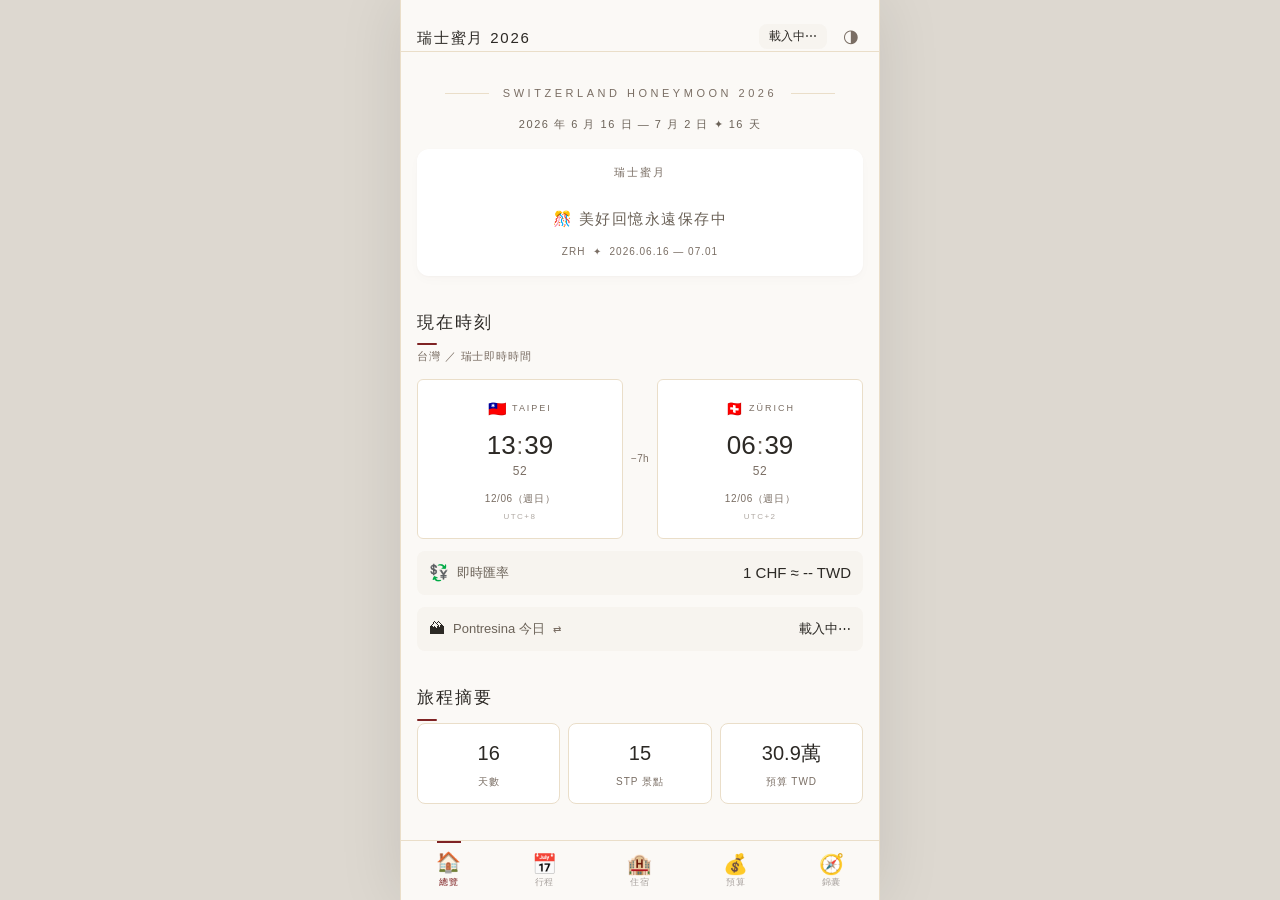
==== commit 8ab680ab: "v50: 預算結構調整與保險費更新 景點內的置物櫃雜費改列交通並擴大估算為5,000；餐飲50,000改標估算； 旅遊保險改為已確認2,893/人；總預算301,847→309,033，同步更新圓餅圖" ====
--- a/index.html
+++ b/index.html
@@ -1212,7 +1212,7 @@
           <div class="info-lbl">STP 景點</div>
         </div>
         <div class="info-cell">
-          <div class="info-val">30.7萬</div>
+          <div class="info-val">30.9萬</div>
           <div class="info-lbl">預算 TWD</div>
         </div>
       </div>
@@ -3323,20 +3323,18 @@
   height: 160px;
   border-radius: 50%;
   background: conic-gradient(
-    /* 機票 20.0% = 0deg ~ 72deg */
-    #8C7355 0deg 72deg,
-    /* 住宿 39.2% = 72deg ~ 213.12deg */
-    #B5A08A 72deg 213.12deg,
-    /* 交通 13.7% = 213.12deg ~ 262.44deg */
-    #7F8C6E 213.12deg 262.44deg,
-    /* 景點 5.0% = 262.44deg ~ 280.44deg */
-    #A69B8C 280.44deg 280.44deg,
-    /* 景點 5.0% — correct end */
-    #A69B8C 262.44deg 280.44deg,
-    /* 餐飲 16.3% = 280.44deg ~ 339.12deg */
-    #C4A882 280.44deg 339.12deg,
-    /* 購物 5.7% = 339.12deg ~ 360deg */
-    #6B8C7A 339.12deg 360deg
+    /* 機票 19.9% = 0deg ~ 71.46deg */
+    #8C7355 0deg 71.46deg,
+    /* 住宿 37.4% = 71.46deg ~ 205.97deg */
+    #B5A08A 71.46deg 205.97deg,
+    /* 交通 15.2% = 205.97deg ~ 260.77deg */
+    #7F8C6E 205.97deg 260.77deg,
+    /* 景點 4.8% = 260.77deg ~ 277.95deg */
+    #A69B8C 260.77deg 277.95deg,
+    /* 餐飲 16.2% = 277.95deg ~ 336.20deg */
+    #C4A882 277.95deg 336.20deg,
+    /* 購物 6.6% = 336.20deg ~ 360deg */
+    #6B8C7A 336.20deg 360deg
   );
   border-radius: 50%;
   box-shadow: 0 2px 8px rgba(44,41,37,0.10);
@@ -3696,11 +3694,11 @@
   <!-- 1. Budget Hero -->
   <div class="bgt-hero card reveal">
     <div class="bgt-hero-label">16 天瑞士蜜月總預算</div>
-    <div class="bgt-hero-total">TWD 301,847</div>
+    <div class="bgt-hero-total">TWD 309,033</div>
     <div class="bgt-hero-sub">雙人合計・6月16日 — 7月1日</div>
     <div class="bgt-hero-per">
       每人
-      <strong>TWD 150,924</strong>
+      <strong>TWD 154,517</strong>
     </div>
   </div>
 
@@ -3711,7 +3709,7 @@
       <div class="bgt-pie-hole"></div>
       <div class="bgt-pie-center">
         <div class="bgt-pie-label">
-          <strong>301,847</strong>
+          <strong>309,033</strong>
           TWD
         </div>
       </div>
@@ -3720,38 +3718,38 @@
       <div class="bgt-legend-item">
         <span class="bgt-legend-dot" style="background:#8C7355;"></span>
         <span class="bgt-legend-name">✈ 機票</span>
-        <span class="bgt-legend-pct">20.0%</span>
+        <span class="bgt-legend-pct">19.9%</span>
         <span class="bgt-legend-amt">61,388</span>
       </div>
       <div class="bgt-legend-item">
         <span class="bgt-legend-dot" style="background:#B5A08A;"></span>
         <span class="bgt-legend-name">🏠 住宿</span>
-        <span class="bgt-legend-pct">38.3%</span>
+        <span class="bgt-legend-pct">37.4%</span>
         <span class="bgt-legend-amt">115,467</span>
       </div>
       <div class="bgt-legend-item">
         <span class="bgt-legend-dot" style="background:#7F8C6E;"></span>
         <span class="bgt-legend-name">🚂 交通</span>
-        <span class="bgt-legend-pct">13.7%</span>
-        <span class="bgt-legend-amt">42,062</span>
+        <span class="bgt-legend-pct">15.2%</span>
+        <span class="bgt-legend-amt">47,062</span>
       </div>
       <div class="bgt-legend-item">
         <span class="bgt-legend-dot" style="background:#A69B8C;"></span>
         <span class="bgt-legend-name">🎿 景點</span>
-        <span class="bgt-legend-pct">5.0%</span>
-        <span class="bgt-legend-amt">15,350</span>
+        <span class="bgt-legend-pct">4.8%</span>
+        <span class="bgt-legend-amt">14,750</span>
       </div>
       <div class="bgt-legend-item">
         <span class="bgt-legend-dot" style="background:#C4A882;"></span>
         <span class="bgt-legend-name">🍽 餐飲</span>
-        <span class="bgt-legend-pct">16.3%</span>
+        <span class="bgt-legend-pct">16.2%</span>
         <span class="bgt-legend-amt">50,000</span>
       </div>
       <div class="bgt-legend-item">
         <span class="bgt-legend-dot" style="background:#6B8C7A;"></span>
         <span class="bgt-legend-name">🛍 購物</span>
-        <span class="bgt-legend-pct">5.7%</span>
-        <span class="bgt-legend-amt">17,580</span>
+        <span class="bgt-legend-pct">6.6%</span>
+        <span class="bgt-legend-amt">20,366</span>
       </div>
     </div>
   </div>
@@ -3764,7 +3762,7 @@
     <summary>
       <span class="bgt-sum-icon">✈️</span>
       <span class="bgt-sum-name">機票</span>
-      <span class="bgt-sum-pct">20.0%</span>
+      <span class="bgt-sum-pct">19.9%</span>
       <span class="bgt-sum-total">61,388</span>
       <svg class="bgt-sum-chevron" viewBox="0 0 20 20" fill="none" stroke="currentColor" stroke-width="2" stroke-linecap="round" stroke-linejoin="round">
         <polyline points="5 8 10 13 15 8"/>
@@ -3802,7 +3800,7 @@
     <summary>
       <span class="bgt-sum-icon">🏠</span>
       <span class="bgt-sum-name">住宿</span>
-      <span class="bgt-sum-pct">38.3%</span>
+      <span class="bgt-sum-pct">37.4%</span>
       <span class="bgt-sum-total">115,467</span>
       <svg class="bgt-sum-chevron" viewBox="0 0 20 20" fill="none" stroke="currentColor" stroke-width="2" stroke-linecap="round" stroke-linejoin="round">
         <polyline points="5 8 10 13 15 8"/>
@@ -3870,8 +3868,8 @@
     <summary>
       <span class="bgt-sum-icon">🚂</span>
       <span class="bgt-sum-name">交通</span>
-      <span class="bgt-sum-pct">13.7%</span>
-      <span class="bgt-sum-total">42,062</span>
+      <span class="bgt-sum-pct">15.2%</span>
+      <span class="bgt-sum-total">47,062</span>
       <svg class="bgt-sum-chevron" viewBox="0 0 20 20" fill="none" stroke="currentColor" stroke-width="2" stroke-linecap="round" stroke-linejoin="round">
         <polyline points="5 8 10 13 15 8"/>
       </svg>
@@ -3923,9 +3921,15 @@
             <td class="bgt-td-amt-zero">0</td>
             <td><span class="tag-free">STP 全免</span></td>
           </tr>
+          <tr>
+            <td class="bgt-td-name">置物櫃／寄物費</td>
+            <td class="bgt-td-desc">各站行李寄放、置物箱（6/27 琉森等）</td>
+            <td class="bgt-td-amt">5,000</td>
+            <td><span class="tag-est">估算</span></td>
+          </tr>
           <tr class="bgt-subtotal-row">
             <td colspan="2" style="font-family:-apple-system, BlinkMacSystemFont, 'PingFang TC', 'Helvetica Neue', Arial,sans-serif;font-size:0.78rem;color:#7A6E64;font-weight:400;">交通小計<span style="font-size:0.7rem;color:#A09488;margin-left:0.4em;">（含匯率四捨五入差異）</span></td>
-            <td class="bgt-td-amt">42,062</td>
+            <td class="bgt-td-amt">47,062</td>
             <td></td>
           </tr>
         </tbody>
@@ -3938,8 +3942,8 @@
     <summary>
       <span class="bgt-sum-icon">🎿</span>
       <span class="bgt-sum-name">景點</span>
-      <span class="bgt-sum-pct">5.0%</span>
-      <span class="bgt-sum-total">15,350</span>
+      <span class="bgt-sum-pct">4.8%</span>
+      <span class="bgt-sum-total">14,750</span>
       <svg class="bgt-sum-chevron" viewBox="0 0 20 20" fill="none" stroke="currentColor" stroke-width="2" stroke-linecap="round" stroke-linejoin="round">
         <polyline points="5 8 10 13 15 8"/>
       </svg>
@@ -4021,15 +4025,9 @@
             <td class="bgt-td-amt">700</td>
             <td><span class="tag-est">估算</span></td>
           </tr>
-          <tr>
-            <td class="bgt-td-name">置物櫃／其他雜費</td>
-            <td class="bgt-td-desc">CHF 5 等</td>
-            <td class="bgt-td-amt">600</td>
-            <td><span class="tag-est">估算</span></td>
-          </tr>
           <tr class="bgt-subtotal-row">
             <td colspan="2" style="font-family:-apple-system, BlinkMacSystemFont, 'PingFang TC', 'Helvetica Neue', Arial,sans-serif;font-size:0.78rem;color:#7A6E64;font-weight:400;">景點小計</td>
-            <td class="bgt-td-amt">15,350</td>
+            <td class="bgt-td-amt">14,750</td>
             <td></td>
           </tr>
         </tbody>
@@ -4042,7 +4040,7 @@
     <summary>
       <span class="bgt-sum-icon">🍽</span>
       <span class="bgt-sum-name">餐飲</span>
-      <span class="bgt-sum-pct">16.3%</span>
+      <span class="bgt-sum-pct">16.2%</span>
       <span class="bgt-sum-total">50,000</span>
       <svg class="bgt-sum-chevron" viewBox="0 0 20 20" fill="none" stroke="currentColor" stroke-width="2" stroke-linecap="round" stroke-linejoin="round">
         <polyline points="5 8 10 13 15 8"/>
@@ -4063,7 +4061,7 @@
             <td class="bgt-td-name">餐飲費用（2人）</td>
             <td class="bgt-td-desc">全程 16 天</td>
             <td class="bgt-td-amt">50,000</td>
-            <td><span class="tag-confirmed">確認預算</span></td>
+            <td><span class="tag-est">估算</span></td>
           </tr>
           <tr class="bgt-subtotal-row">
             <td colspan="2" style="font-family:-apple-system, BlinkMacSystemFont, 'PingFang TC', 'Helvetica Neue', Arial,sans-serif;font-size:0.78rem;color:#7A6E64;font-weight:400;">餐飲小計</td>
@@ -4080,8 +4078,8 @@
     <summary>
       <span class="bgt-sum-icon">🛍</span>
       <span class="bgt-sum-name">購物</span>
-      <span class="bgt-sum-pct">5.7%</span>
-      <span class="bgt-sum-total">17,580</span>
+      <span class="bgt-sum-pct">6.6%</span>
+      <span class="bgt-sum-total">20,366</span>
       <svg class="bgt-sum-chevron" viewBox="0 0 20 20" fill="none" stroke="currentColor" stroke-width="2" stroke-linecap="round" stroke-linejoin="round">
         <polyline points="5 8 10 13 15 8"/>
       </svg>
@@ -4105,9 +4103,9 @@
           </tr>
           <tr>
             <td class="bgt-td-name">旅遊保險（2人）</td>
-            <td class="bgt-td-desc">出發前加保</td>
-            <td class="bgt-td-amt">3,000</td>
-            <td><span class="tag-est">估算</span></td>
+            <td class="bgt-td-desc">每人 TWD 2,893</td>
+            <td class="bgt-td-amt">5,786</td>
+            <td><span class="tag-confirmed">已確認</span></td>
           </tr>
           <tr>
             <td class="bgt-td-name">上網費／SIM 卡（2人）</td>
@@ -4123,7 +4121,7 @@
           </tr>
           <tr class="bgt-subtotal-row">
             <td colspan="2" style="font-family:-apple-system, BlinkMacSystemFont, 'PingFang TC', 'Helvetica Neue', Arial,sans-serif;font-size:0.78rem;color:#7A6E64;font-weight:400;">購物小計</td>
-            <td class="bgt-td-amt">17,580</td>
+            <td class="bgt-td-amt">20,366</td>
             <td></td>
           </tr>
         </tbody>
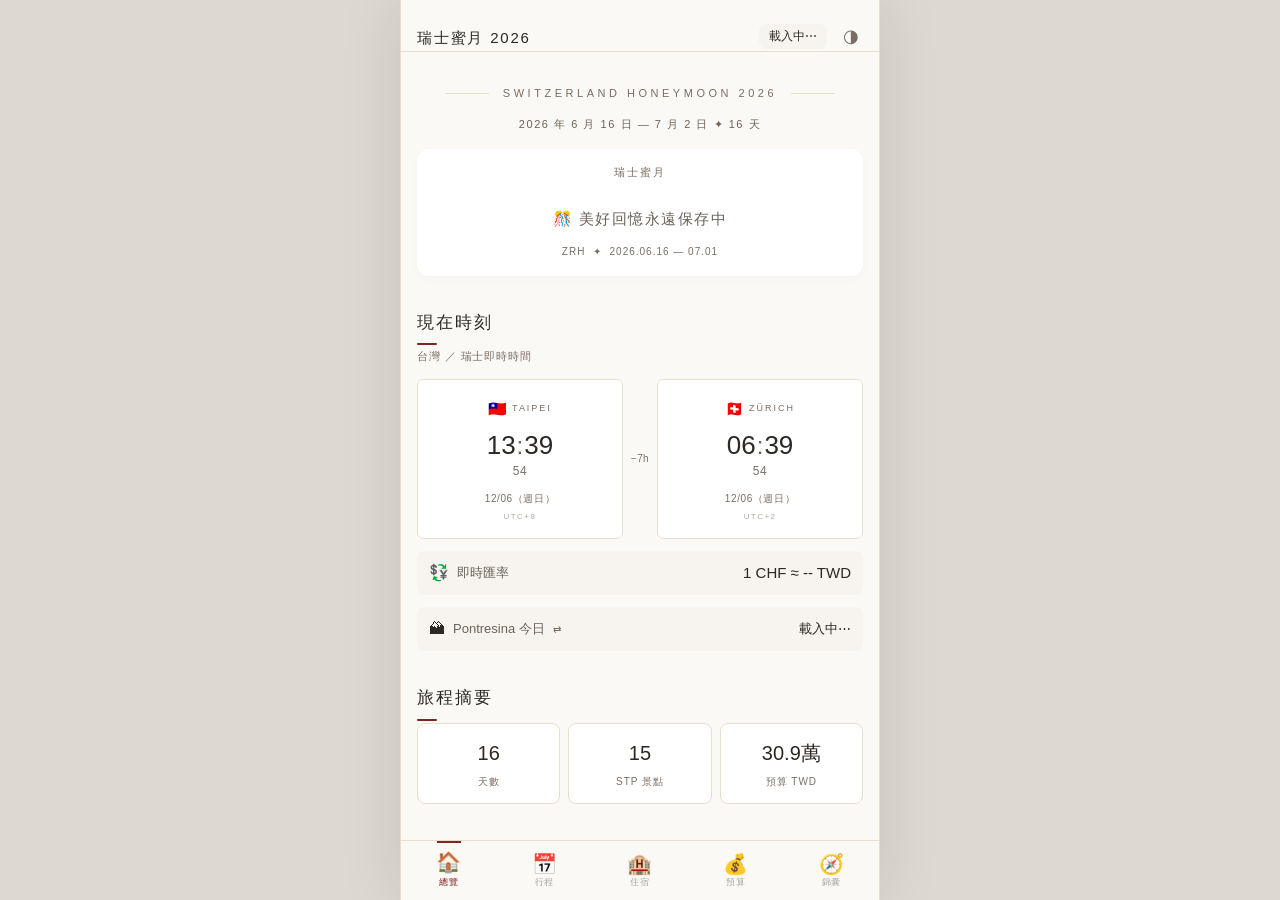
==== commit d6fb1a74: "v51: 6/26 行程細化，補上置物櫃與拍攝地點細節 09:50增加行李寄置物櫃(CHF8)，10:30獨立為纜車上Gimmelwald， 10:40-12:30婚紗拍攝地點明確為Picnic Be" ====
--- a/index.html
+++ b/index.html
@@ -2469,23 +2469,29 @@
       </div>
       <div class="tl-item">
         <div class="tl-dot"></div>
-        <div class="tl-head">09:50　Lauterbrunnen 車站換裝</div>
+        <div class="tl-head">09:50　Lauterbrunnen 車站換裝 + 行李寄置物櫃</div>
         <div class="tl-body">
-          <p>到站後先在車站洗手間換上婚紗禮服，再搭纜車上山</p>
+          <p>在車站地下洗手間換上婚紗禮服，行李寄站內置物櫃（CHF 8）</p>
         </div>
       </div>
       <div class="tl-item star">
         <div class="tl-dot"></div>
-        <div class="tl-head">10:30　Gimmelwald 婚紗攝影（約 2 小時）💍</div>
+        <div class="tl-head">10:30　纜車上 Gimmelwald</div>
         <div class="tl-body">
           <p>搭公車至 Stechelberg，轉空中纜車上 Gimmelwald（STP 全程免費）</p>
-          <p>無車木屋小村，正對 Eiger / Mönch / Jungfrau 三連峰，原木穀倉 + 草坡為背景，6 月野花盛開</p>
-          <p>⚠️ 山風較大，備防風外套</p>
         </div>
       </div>
       <div class="tl-item star">
         <div class="tl-dot"></div>
-        <div class="tl-head">12:30　纜車上 Mürren，午餐 + 三連峰漫步</div>
+        <div class="tl-head">10:40　Gimmelwald 婚紗攝影（約 2 小時）💍</div>
+        <div class="tl-body">
+          <p>Picnic Benches 景觀台 + 木屋巷弄為背景，正對 Eiger / Mönch / Jungfrau 三連峰，6 月野花盛開</p>
+          <p>⚠️ 山風較大，備防風外套</p>
+        </div>
+      </div>
+      <div class="tl-item star">
+        <div class="tl-dot"></div>
+        <div class="tl-head">12:30　纜車繼續上 Mürren，午餐 + 三連峰漫步</div>
         <div class="tl-body">
           <p>Gimmelwald → Mürren 纜車，Mürren（1,650m）山頂咖啡廳 / 餐廳午餐</p>
           <p>沿懸崖步道散步，露台俯瞰 Lauterbrunnen 谷底，悠閒度過正午</p>
@@ -2517,7 +2523,7 @@
     </div>
     <div style="border-top:1px solid var(--border);padding-top:10px;margin-top:4px;">
       <div style="font-size:12px;color:var(--text2);">🍽 午餐：Mürren 山上餐廳 ／ 晚餐：因特拉肯市區</div>
-      <div style="font-size:12px;color:var(--text3);margin-top:4px;">💰 Trümmelbach Falls TWD 1,120/2人 ／ STP 火車與 Gimmelwald-Mürren 纜車全免費</div>
+      <div style="font-size:12px;color:var(--text3);margin-top:4px;">💰 Trümmelbach Falls TWD 1,120/2人 ／ 行李置物櫃 CHF 8（約 TWD 320） ／ STP 火車與 Gimmelwald-Mürren 纜車全免費</div>
     </div>
   </div>
 </div><!-- /day-0626 -->
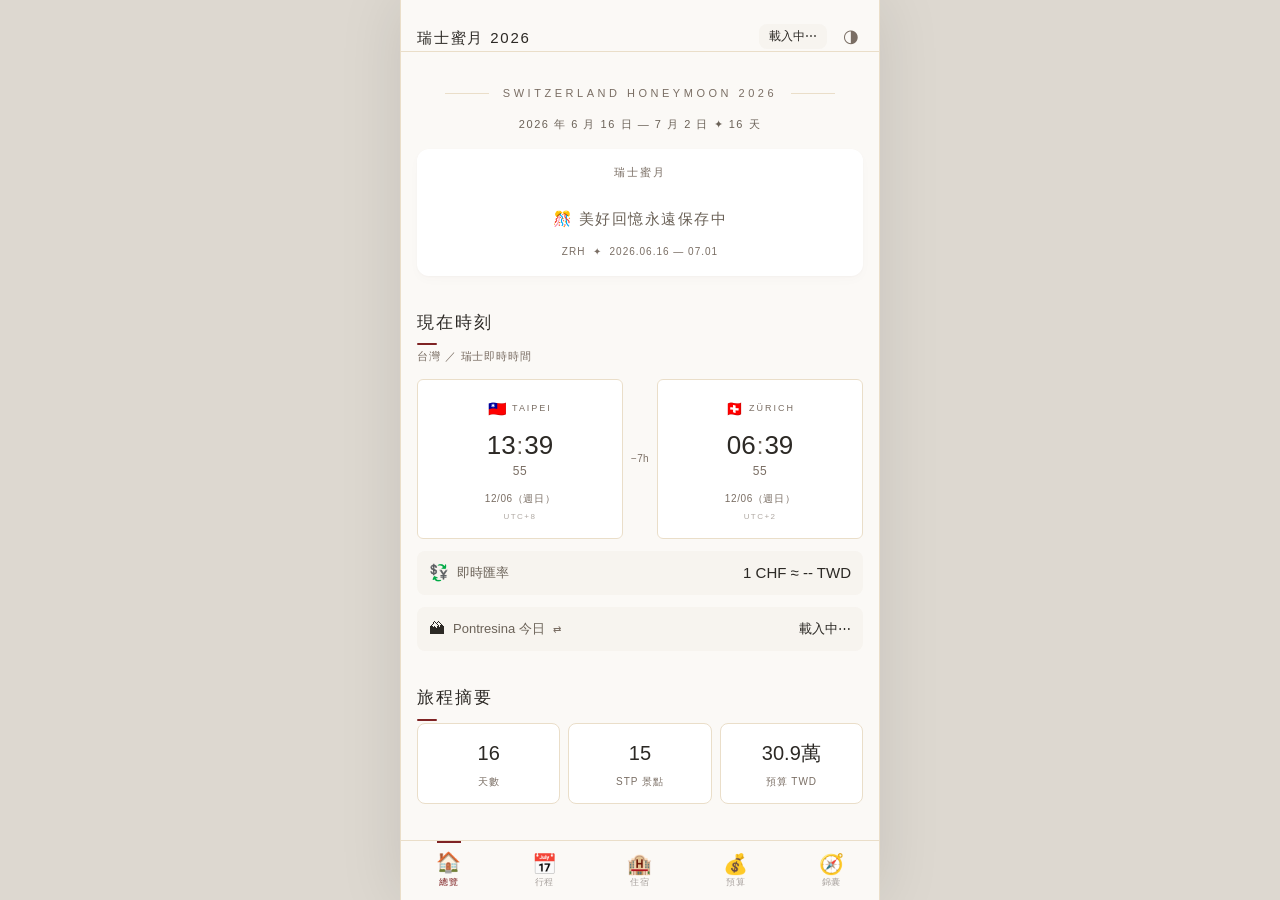
==== commit 85ed2e00: "v52: 6/18與6/19行程互換，連續高山日方便高山症藥物 伯尼納快車+Tirano義大利日遊改到6/18、Alp Languard+Diavolezza+ 婚紗攝影(Lej da Staz)改到" ====
--- a/index.html
+++ b/index.html
@@ -1306,18 +1306,18 @@
             <span class="ds-city">恩加丁</span>
           </button>
 
-          <!-- D3: 6/18（四）Diavolezza -->
+          <!-- D3: 6/18（四）伯尼納 -->
           <button id="dsel-0618" class="day-btn" onclick="showDay('0618')">
             <span class="ds-date">6/18</span>
             <span class="ds-day">四</span>
-            <span class="ds-city">Diavol.</span>
+            <span class="ds-city">伯尼納</span>
           </button>
 
-          <!-- D4: 6/19（五）伯尼納 -->
+          <!-- D4: 6/19（五）Diavolezza -->
           <button id="dsel-0619" class="day-btn" onclick="showDay('0619')">
             <span class="ds-date">6/19</span>
             <span class="ds-day">五</span>
-            <span class="ds-city">伯尼納</span>
+            <span class="ds-city">Diavol.</span>
           </button>
 
           <!-- D5: 6/20（六）冰河列車前 -->
@@ -1628,7 +1628,7 @@
       <div class="tl-body">
         <p>Check-in、午餐後再搭纜車上 <strong>Muottas Muragl（2,454m）</strong>，原價約 TWD 2,975，持 Engadin Card 完全免費。</p>
         <p>恩加丁著名的「五湖全景」制高點，可同時俯瞰 <strong>Lej da Champfèr、Lej da Silvaplana、Silsersee</strong> 等多座湖泊。</p>
-        <p>今天純粹欣賞全景、放鬆等日落，<strong>不安排婚紗拍攝</strong>——婚紗留給 6/18 Lej da Staz、6/22 Riffelsee。</p>
+        <p>今天純粹欣賞全景、放鬆等日落，<strong>不安排婚紗拍攝</strong>——婚紗留給 6/19 Lej da Staz、6/22 Riffelsee。</p>
         <p>📷 下午為順光時段，五湖的藍綠色最飽和清晰；金黃光線要等傍晚——6 月日落約 21:20，黃金時刻 19:30–21:00。</p>
         <p>山頂全景餐廳營業至晚間、纜車末班約 23:00（請現場確認），可以悠閒留守看日落再下山。</p>
         <p><a class="tl-map-link" href="https://www.google.com/maps/search/?api=1&query=Muottas+Muragl+Switzerland" target="_blank" rel="noopener">📍 地圖</a></p>
@@ -1688,9 +1688,122 @@
 </div><!-- /day-0617 -->
 
 <div id="day-0618" class="day-content">
+<img src="https://images.unsplash.com/photo-1553670590-f58a6135f69e?w=800&q=80&fit=crop&crop=center" alt="伯尼納快車 Bernina Express 穿越山地" class="day-hero-img" loading="lazy" onerror="this.style.display='none'">
+  <div class="sec-title">6/18（四）· 伯尼納快車 + Tirano 義大利日遊</div>
+  <div class="sec-sub">基地：Pontresina（海拔 1,805m）｜ STP Day 2</div>
+
+  <div style="display:flex;flex-wrap:wrap;gap:4px;margin-bottom:12px">
+    <span class="tag tag-star">🚂 UNESCO 世界遺產鐵道</span>
+    <span class="tag tag-free">STP 全程免費</span>
+    <span class="tag tag-star">🇮🇹 義大利 Tirano</span>
+    <span class="tag tag-warn">⚠️ 建議 16:41 返程（末班 17:41）</span>
+  </div>
+
+  <div class="tl-wrap card reveal">
+    <div class="tl-item warn">
+      <div class="tl-dot"></div>
+      <div class="tl-head">⚠️ 出發前：辦理 SBB 行李快遞 → Zermatt</div>
+      <div class="tl-body">
+        <p>趁今早出發前，將 <strong>2 件 28 吋行李箱</strong>在 <strong>Pontresina 車站</strong>辦理 SBB 行李快遞（Reisegepäck），目的地 <strong>Zermatt Chalet Achat</strong>，6/21 抵達策馬特時行李已在飯店等候。</p>
+        <p>今明兩天（6/18、6/19）只需帶輕便背包，6/21 冰河列車也能輕鬆乘車不顧行李。</p>
+      </div>
+    </div>
+    <div class="tl-item star">
+      <div class="tl-dot"></div>
+      <div class="tl-head">08:00 🚂 出發：Regio 火車 → Ospizio Bernina</div>
+      <div class="tl-body">
+        <p>從 Pontresina 搭 <strong>RhB Regio（STP 免費，無需訂位費）</strong>出發，沿世界遺產 Bernina Line 南下。</p>
+        <p><strong>Ospizio Bernina（2,253m）</strong>——伯尼納線的最高站，下車拍攝白雪景觀與湖面。</p>
+        <p>Lago Bianco（白湖）就在車站旁，湖面視天候呈現翠綠或鐵藍色，是路線上最具代表性的地標。</p>
+        <p>📷 攝影提示：火車站月台即為最佳前景，山脈 + 湖面同框構圖。</p>
+        <p><a class="tl-map-link" href="https://www.google.com/maps/search/?api=1&query=Ospizio+Bernina+station+Switzerland" target="_blank" rel="noopener">📍 地圖</a></p>
+      </div>
+    </div>
+    <div class="tl-item star">
+      <div class="tl-dot"></div>
+      <div class="tl-head">10:00 ☕ Alp Grüm 站 — Poschiavo 谷地 360° 全景</div>
+      <div class="tl-body">
+        <p><strong>Alp Grüm（2,091m）</strong> 是路線上另一處必停站，可在此下車等待下一班（約 1 小時一班）。</p>
+        <p>站台露台直接俯瞰 <strong>Poschiavo 谷地</strong>，視角壯觀——從高山急轉入義式山谷的戲劇性落差，讓人印象深刻。</p>
+        <p>站內有小型咖啡廳，喝一杯義式咖啡（Ticino 接近義大利風格），享受山間寧靜。</p>
+        <p><a class="tl-map-link" href="https://www.google.com/maps/search/?api=1&query=Alp+Gr%C3%BCm+station+Switzerland" target="_blank" rel="noopener">📍 地圖</a></p>
+      </div>
+    </div>
+    <div class="tl-item">
+      <div class="tl-dot"></div>
+      <div class="tl-head">💡 可選替換：Lago di Saoseo 秘境高山湖（替代 Tirano）</div>
+      <div class="tl-body">
+        <p>在 <strong>Poschiavo 站</strong> 下車（Alp Grüm 下一站），搭 PostBus 至登山口，步行約 1.5 小時可抵達 <strong>Lago di Saoseo</strong>——落葉松環繞的深藍寶石湖，幾乎無觀光客，6 月林間倒影尤為絕美。</p>
+        <p>⚠️ 全程含來回健行需 4 小時，選此方案須放棄 Tirano，改在 Poschiavo 小鎮用義式午餐，下午返回 Pontresina（末班約 17:00 從 Poschiavo 出發）。</p>
+      </div>
+    </div>
+    <div class="tl-item star">
+      <div class="tl-dot"></div>
+      <div class="tl-head">11:30 🌀 Brusio 螺旋橋 — UNESCO 世界遺產</div>
+      <div class="tl-body">
+        <p><strong>Brusio Spiral Viaduct</strong>——伯尼納鐵路最著名的工程奇蹟，火車以螺旋繞圈方式降坡，氣勢磅礡。</p>
+        <p>在橋旁步行小徑可居高臨下拍攝，等待下一班火車駛過螺旋橋的精彩畫面。</p>
+        <p>📷 攝影提示：用望遠鏡頭壓縮距離，或廣角帶進橋梁完整螺旋形狀，等待火車正在橋上時按快門。</p>
+        <p>💡 班次間隔約 1 小時，可查詢 SBB App 確認下一班時刻，提前卡位。</p>
+        <p><a class="tl-map-link" href="https://www.google.com/maps/search/?api=1&query=Brusio+Circular+Viaduct+Switzerland" target="_blank" rel="noopener">📍 地圖</a></p>
+      </div>
+    </div>
+    <div class="tl-item">
+      <div class="tl-dot"></div>
+      <div class="tl-head">13:00 🇮🇹 Tirano 義大利 — 自由漫遊</div>
+      <div class="tl-body">
+        <p>終點站 <strong>Tirano</strong> 位於義大利 Lombardia 省，出了車站立刻感受明顯的義大利風情。</p>
+        <p><strong>Basilica della Madonna di Tirano</strong>：莊嚴的巴洛克式教堂，建於 16 世紀，免費入內參觀。</p>
+        <p>🍦 <strong>義式 Gelato</strong>：Tirano 市區有多家正宗義大利冰淇淋店，必吃開心果（Pistacchio）口味。</p>
+        <p>午餐：當地義大利小館，Pizza 或 Pasta，價格比瑞士便宜約一半。</p>
+        <p>💡 記得換一點歐元，部分小店不收信用卡。</p>
+        <p><a class="tl-map-link" href="https://www.google.com/maps/search/?api=1&query=Tirano+Italy" target="_blank" rel="noopener">📍 地圖</a></p>
+      </div>
+    </div>
+    <div class="tl-item warn">
+      <div class="tl-dot"></div>
+      <div class="tl-head">⚠️ 建議搭 16:41 班次返程（末班 17:41）</div>
+      <div class="tl-body">
+        <p><strong>建議搭 16:41 班次返回</strong>，留一班緩衝；真正末班為 <strong>17:41</strong>（2026 夏季時刻表，出發前以 SBB App 再確認）。</p>
+        <p>若連 17:41 都錯過，只能搭 PostAuto 巴士繞行，費時且複雜。</p>
+        <p>建議 16:00 結束市區活動前往車站，以免迷路或購物超時。</p>
+        <p>STP 回程仍免費，無需另購票。</p>
+      </div>
+    </div>
+  </div>
+
+  <div class="card reveal" style="padding:12px 16px">
+    <div style="font-size:12px;letter-spacing:0.08em;color:var(--text3);margin-bottom:6px">🍽 用餐</div>
+    <div style="font-size:13px;color:var(--text2)">
+      早餐：飯店含早餐<br>
+      午餐：Tirano 義大利小館（Pizza / Pasta，約 €15/人）<br>
+      晚餐：Pontresina 飯店餐廳或 Restaurant Station
+    </div>
+  </div>
+
+  <div class="card reveal" style="background:var(--card2);padding:10px 14px">
+    <div style="font-size:11px;letter-spacing:0.08em;color:var(--text3);margin-bottom:6px">💴 當日費用</div>
+    <div style="display:flex;flex-wrap:wrap;gap:4px">
+      <span class="tag tag-free">STP 全程鐵道免費（Regio 伯尼納線無需訂位費）</span>
+      <span class="tag tag-paid">Tirano 午餐 → TWD 1,000 估（義大利消費低）</span>
+      <span class="tag tag-paid">義式 Gelato → TWD 200 估</span>
+    </div>
+  </div>
+
+  <div class="card reveal" style="padding:14px 16px;background:var(--card2)">
+    <div style="font-size:11px;letter-spacing:0.1em;color:var(--text3);margin-bottom:8px">📖 伯尼納鐵路 · UNESCO 世界遺產</div>
+    <div style="font-size:13px;color:var(--text2);line-height:1.8">
+      <strong style="color:var(--text)">Bernina Express（RhB 伯尼納線）</strong>是全球地勢起伏最大的跨境鐵路，全長 144 公里，從海拔 <strong>2,253m（Ospizio Bernina）</strong> 一路下降至義大利 Tirano 的 <strong>429m</strong>，落差近 1,800 公尺，全程無需換齒輪或特殊機械——純靠鋼輪在鋼軌上緩緩滑行。<br><br>
+      2008 年與 Albula Line 一同列入 <strong>UNESCO 世界遺產</strong>，理由是「以創新工程技術征服極端地形，並完美融入高山環境」。路線上有 55 座橋樑、196 座橋樑與隧道，其中以 <strong>Brusio 螺旋高架橋</strong>最為著名——火車必須繞一個完整圓圈才能降坡，成為工程奇蹟。<br><br>
+      <span style="font-size:11px;color:var(--text3)">💡 坐位建議：Pontresina → Tirano 方向，坐右側窗可看到 Lago Bianco（白湖）和最壯觀的山谷景色；Brusio 螺旋橋段，左右兩側均精彩。若有 SBB 全景車 Bernina Express 訂位，上層視野更佳。</span>
+    </div>
+  </div>
+</div><!-- /day-0618 -->
+
+<div id="day-0619" class="day-content">
 <img src="https://images.unsplash.com/photo-1569239027784-04f4b33e4da2?w=800&q=80&fit=crop&crop=center" alt="Diavolezza 冰川全景" class="day-hero-img" loading="lazy" onerror="this.style.display='none'">
-  <div class="sec-title">6/18（四）· Alp Languard + Diavolezza + 婚紗攝影</div>
-  <div class="sec-sub">基地：Pontresina（海拔 1,805m）｜ STP Day 2</div>
+  <div class="sec-title">6/19（五）· Alp Languard + Diavolezza + 婚紗攝影</div>
+  <div class="sec-sub">基地：Pontresina（海拔 1,805m）｜ STP Day 3</div>
 
   <div style="display:flex;flex-wrap:wrap;gap:4px;margin-bottom:12px">
     <span class="tag tag-honey">💍 婚紗攝影 Lej da Staz</span>
@@ -1769,119 +1882,6 @@
       <span class="tag tag-paid">山頂餐廳午餐 → TWD 1,500 估</span>
     </div>
   </div>
-</div><!-- /day-0618 -->
-
-<div id="day-0619" class="day-content">
-<img src="https://images.unsplash.com/photo-1553670590-f58a6135f69e?w=800&q=80&fit=crop&crop=center" alt="伯尼納快車 Bernina Express 穿越山地" class="day-hero-img" loading="lazy" onerror="this.style.display='none'">
-  <div class="sec-title">6/19（五）· 伯尼納快車 + Tirano 義大利日遊</div>
-  <div class="sec-sub">基地：Pontresina（海拔 1,805m）｜ STP Day 3</div>
-
-  <div style="display:flex;flex-wrap:wrap;gap:4px;margin-bottom:12px">
-    <span class="tag tag-star">🚂 UNESCO 世界遺產鐵道</span>
-    <span class="tag tag-free">STP 全程免費</span>
-    <span class="tag tag-star">🇮🇹 義大利 Tirano</span>
-    <span class="tag tag-warn">⚠️ 建議 16:41 返程（末班 17:41）</span>
-  </div>
-
-  <div class="tl-wrap card reveal">
-    <div class="tl-item warn">
-      <div class="tl-dot"></div>
-      <div class="tl-head">⚠️ 出發前：辦理 SBB 行李快遞 → Zermatt</div>
-      <div class="tl-body">
-        <p>趁今早出發前，將 <strong>2 件 28 吋行李箱</strong>在 <strong>Pontresina 車站</strong>辦理 SBB 行李快遞（Reisegepäck），目的地 <strong>Zermatt Chalet Achat</strong>，6/21 抵達策馬特時行李已在飯店等候。</p>
-        <p>今明兩天（6/19、6/20）只需帶輕便背包，6/21 冰河列車也能輕鬆乘車不顧行李。</p>
-      </div>
-    </div>
-    <div class="tl-item star">
-      <div class="tl-dot"></div>
-      <div class="tl-head">08:00 🚂 出發：Regio 火車 → Ospizio Bernina</div>
-      <div class="tl-body">
-        <p>從 Pontresina 搭 <strong>RhB Regio（STP 免費，無需訂位費）</strong>出發，沿世界遺產 Bernina Line 南下。</p>
-        <p><strong>Ospizio Bernina（2,253m）</strong>——伯尼納線的最高站，下車拍攝白雪景觀與湖面。</p>
-        <p>Lago Bianco（白湖）就在車站旁，湖面視天候呈現翠綠或鐵藍色，是路線上最具代表性的地標。</p>
-        <p>📷 攝影提示：火車站月台即為最佳前景，山脈 + 湖面同框構圖。</p>
-        <p><a class="tl-map-link" href="https://www.google.com/maps/search/?api=1&query=Ospizio+Bernina+station+Switzerland" target="_blank" rel="noopener">📍 地圖</a></p>
-      </div>
-    </div>
-    <div class="tl-item star">
-      <div class="tl-dot"></div>
-      <div class="tl-head">10:00 ☕ Alp Grüm 站 — Poschiavo 谷地 360° 全景</div>
-      <div class="tl-body">
-        <p><strong>Alp Grüm（2,091m）</strong> 是路線上另一處必停站，可在此下車等待下一班（約 1 小時一班）。</p>
-        <p>站台露台直接俯瞰 <strong>Poschiavo 谷地</strong>，視角壯觀——從高山急轉入義式山谷的戲劇性落差，讓人印象深刻。</p>
-        <p>站內有小型咖啡廳，喝一杯義式咖啡（Ticino 接近義大利風格），享受山間寧靜。</p>
-        <p><a class="tl-map-link" href="https://www.google.com/maps/search/?api=1&query=Alp+Gr%C3%BCm+station+Switzerland" target="_blank" rel="noopener">📍 地圖</a></p>
-      </div>
-    </div>
-    <div class="tl-item">
-      <div class="tl-dot"></div>
-      <div class="tl-head">💡 可選替換：Lago di Saoseo 秘境高山湖（替代 Tirano）</div>
-      <div class="tl-body">
-        <p>在 <strong>Poschiavo 站</strong> 下車（Alp Grüm 下一站），搭 PostBus 至登山口，步行約 1.5 小時可抵達 <strong>Lago di Saoseo</strong>——落葉松環繞的深藍寶石湖，幾乎無觀光客，6 月林間倒影尤為絕美。</p>
-        <p>⚠️ 全程含來回健行需 4 小時，選此方案須放棄 Tirano，改在 Poschiavo 小鎮用義式午餐，下午返回 Pontresina（末班約 17:00 從 Poschiavo 出發）。</p>
-      </div>
-    </div>
-    <div class="tl-item star">
-      <div class="tl-dot"></div>
-      <div class="tl-head">11:30 🌀 Brusio 螺旋橋 — UNESCO 世界遺產</div>
-      <div class="tl-body">
-        <p><strong>Brusio Spiral Viaduct</strong>——伯尼納鐵路最著名的工程奇蹟，火車以螺旋繞圈方式降坡，氣勢磅礡。</p>
-        <p>在橋旁步行小徑可居高臨下拍攝，等待下一班火車駛過螺旋橋的精彩畫面。</p>
-        <p>📷 攝影提示：用望遠鏡頭壓縮距離，或廣角帶進橋梁完整螺旋形狀，等待火車正在橋上時按快門。</p>
-        <p>💡 班次間隔約 1 小時，可查詢 SBB App 確認下一班時刻，提前卡位。</p>
-        <p><a class="tl-map-link" href="https://www.google.com/maps/search/?api=1&query=Brusio+Circular+Viaduct+Switzerland" target="_blank" rel="noopener">📍 地圖</a></p>
-      </div>
-    </div>
-    <div class="tl-item">
-      <div class="tl-dot"></div>
-      <div class="tl-head">13:00 🇮🇹 Tirano 義大利 — 自由漫遊</div>
-      <div class="tl-body">
-        <p>終點站 <strong>Tirano</strong> 位於義大利 Lombardia 省，出了車站立刻感受明顯的義大利風情。</p>
-        <p><strong>Basilica della Madonna di Tirano</strong>：莊嚴的巴洛克式教堂，建於 16 世紀，免費入內參觀。</p>
-        <p>🍦 <strong>義式 Gelato</strong>：Tirano 市區有多家正宗義大利冰淇淋店，必吃開心果（Pistacchio）口味。</p>
-        <p>午餐：當地義大利小館，Pizza 或 Pasta，價格比瑞士便宜約一半。</p>
-        <p>💡 記得換一點歐元，部分小店不收信用卡。</p>
-        <p><a class="tl-map-link" href="https://www.google.com/maps/search/?api=1&query=Tirano+Italy" target="_blank" rel="noopener">📍 地圖</a></p>
-      </div>
-    </div>
-    <div class="tl-item warn">
-      <div class="tl-dot"></div>
-      <div class="tl-head">⚠️ 建議搭 16:41 班次返程（末班 17:41）</div>
-      <div class="tl-body">
-        <p><strong>建議搭 16:41 班次返回</strong>，留一班緩衝；真正末班為 <strong>17:41</strong>（2026 夏季時刻表，出發前以 SBB App 再確認）。</p>
-        <p>若連 17:41 都錯過，只能搭 PostAuto 巴士繞行，費時且複雜。</p>
-        <p>建議 16:00 結束市區活動前往車站，以免迷路或購物超時。</p>
-        <p>STP 回程仍免費，無需另購票。</p>
-      </div>
-    </div>
-  </div>
-
-  <div class="card reveal" style="padding:12px 16px">
-    <div style="font-size:12px;letter-spacing:0.08em;color:var(--text3);margin-bottom:6px">🍽 用餐</div>
-    <div style="font-size:13px;color:var(--text2)">
-      早餐：飯店含早餐<br>
-      午餐：Tirano 義大利小館（Pizza / Pasta，約 €15/人）<br>
-      晚餐：Pontresina 飯店餐廳或 Restaurant Station
-    </div>
-  </div>
-
-  <div class="card reveal" style="background:var(--card2);padding:10px 14px">
-    <div style="font-size:11px;letter-spacing:0.08em;color:var(--text3);margin-bottom:6px">💴 當日費用</div>
-    <div style="display:flex;flex-wrap:wrap;gap:4px">
-      <span class="tag tag-free">STP 全程鐵道免費（Regio 伯尼納線無需訂位費）</span>
-      <span class="tag tag-paid">Tirano 午餐 → TWD 1,000 估（義大利消費低）</span>
-      <span class="tag tag-paid">義式 Gelato → TWD 200 估</span>
-    </div>
-  </div>
-
-  <div class="card reveal" style="padding:14px 16px;background:var(--card2)">
-    <div style="font-size:11px;letter-spacing:0.1em;color:var(--text3);margin-bottom:8px">📖 伯尼納鐵路 · UNESCO 世界遺產</div>
-    <div style="font-size:13px;color:var(--text2);line-height:1.8">
-      <strong style="color:var(--text)">Bernina Express（RhB 伯尼納線）</strong>是全球地勢起伏最大的跨境鐵路，全長 144 公里，從海拔 <strong>2,253m（Ospizio Bernina）</strong> 一路下降至義大利 Tirano 的 <strong>429m</strong>，落差近 1,800 公尺，全程無需換齒輪或特殊機械——純靠鋼輪在鋼軌上緩緩滑行。<br><br>
-      2008 年與 Albula Line 一同列入 <strong>UNESCO 世界遺產</strong>，理由是「以創新工程技術征服極端地形，並完美融入高山環境」。路線上有 55 座橋樑、196 座橋樑與隧道，其中以 <strong>Brusio 螺旋高架橋</strong>最為著名——火車必須繞一個完整圓圈才能降坡，成為工程奇蹟。<br><br>
-      <span style="font-size:11px;color:var(--text3)">💡 坐位建議：Pontresina → Tirano 方向，坐右側窗可看到 Lago Bianco（白湖）和最壯觀的山谷景色；Brusio 螺旋橋段，左右兩側均精彩。若有 SBB 全景車 Bernina Express 訂位，上層視野更佳。</span>
-    </div>
-  </div>
 </div><!-- /day-0619 -->
 
 <div id="day-0620" class="day-content">
@@ -1997,7 +1997,7 @@
       <div class="tl-head">09:00 🏨 退房 Sunstar Hotel Pontresina</div>
       <div class="tl-body">
         <p>辦理退房（Check-out），感謝這 4 晚的恩加丁基地。</p>
-        <p>💡 大行李已於 6/19 在 Pontresina 車站交 SBB 行李快遞送往 <strong>Zermatt Chalet Achat</strong>，今日抵達策馬特時行李應已在飯店等候，不必隨身攜帶。</p>
+        <p>💡 大行李已於 6/18 在 Pontresina 車站交 SBB 行李快遞送往 <strong>Zermatt Chalet Achat</strong>，今日抵達策馬特時行李應已在飯店等候，不必隨身攜帶。</p>
         <p>今日攜帶小背包搭火車，輕鬆享受冰河列車景觀。</p>
       </div>
     </div>
@@ -4858,7 +4858,7 @@
       <div class="check-box"></div>
       <div>
         <div class="check-label">婚紗攝影 Lej da Staz</div>
-        <div class="check-sub">6/18（四）</div>
+        <div class="check-sub">6/19（五）</div>
       </div>
     </div>
 
@@ -5532,7 +5532,7 @@
             <div style="font-weight:500;color:var(--text);margin-bottom:6px">🏔 本次行程高風險點</div>
             <div style="display:grid;gap:6px">
               <div style="display:flex;justify-content:space-between;background:var(--card2);border-radius:6px;padding:8px 12px">
-                <span>Diavolezza 纜車（6/18）</span><span style="color:var(--accent);font-weight:500">2,978m ⚠️</span>
+                <span>Diavolezza 纜車（6/19）</span><span style="color:var(--accent);font-weight:500">2,978m ⚠️</span>
               </div>
               <div style="display:flex;justify-content:space-between;background:var(--card2);border-radius:6px;padding:8px 12px">
                 <span>Corvatsch 纜車（6/20）</span><span style="color:var(--accent);font-weight:500">3,303m ⚠️</span>
@@ -5660,7 +5660,7 @@
 
           <div style="display:flex;gap:10px;align-items:flex-start">
             <span style="font-size:16px;flex-shrink:0">🇮🇹</span>
-            <div><strong style="color:var(--text)">義大利 Tirano 大採購（6/19）：</strong>同樣的起士、火腿、義大利麵、葡萄酒，在 Tirano 只需瑞士的 40–60%。義式 Gelato 冰淇淋約 €2（約 TWD 70），瑞士要 CHF 5（TWD 200）。當天帶夠現金大採購。</div>
+            <div><strong style="color:var(--text)">義大利 Tirano 大採購（6/18）：</strong>同樣的起士、火腿、義大利麵、葡萄酒，在 Tirano 只需瑞士的 40–60%。義式 Gelato 冰淇淋約 €2（約 TWD 70），瑞士要 CHF 5（TWD 200）。當天帶夠現金大採購。</div>
           </div>
 
           <div style="display:flex;gap:10px;align-items:flex-start">
@@ -5781,7 +5781,7 @@
           <div style="display:flex;gap:10px"><span style="flex-shrink:0">🛍</span><span>超市袋子收費 CHF 0.05–0.50，帶摺疊環保袋</span></div>
           <div style="display:flex;gap:10px"><span style="flex-shrink:0">☕</span><span>外帶咖啡（To-go）比坐下喝便宜約 CHF 1–2</span></div>
           <div style="display:flex;gap:10px"><span style="flex-shrink:0">📶</span><span>飯店 Wi-Fi 通常免費，多利用 Wi-Fi 省 eSIM 流量，回 LINE / 上傳照片都在 Wi-Fi 下進行</span></div>
-          <div style="display:flex;gap:10px"><span style="flex-shrink:0">🍦</span><span>冰淇淋在義大利 Tirano（6/19）買——CHF 5 vs €2，同樣品質，省 3 倍</span></div>
+          <div style="display:flex;gap:10px"><span style="flex-shrink:0">🍦</span><span>冰淇淋在義大利 Tirano（6/18）買——CHF 5 vs €2，同樣品質，省 3 倍</span></div>
           <div style="display:flex;gap:10px"><span style="flex-shrink:0">🏨</span><span>飯店早餐包含在費用裡（5 間都含），吃飽一點再出門，中午可以撐到更晚才吃</span></div>
         </div>
       </div>
@@ -5795,7 +5795,7 @@
         <div style="display:grid;gap:18px">
 
           <div style="border-left:3px solid var(--accent);padding-left:14px">
-            <div style="font-weight:500;color:var(--text);margin-bottom:4px">📍 Lej da Staz（6/18）恩加丁</div>
+            <div style="font-weight:500;color:var(--text);margin-bottom:4px">📍 Lej da Staz（6/19）恩加丁</div>
             <div style="font-size:12px;color:var(--tea);margin-bottom:6px">最隱秘的高山野花湖泊 · 步行 20 分鐘</div>
             <div style="font-size:13px;color:var(--text2);line-height:1.75">
               從 Pontresina 步行 20 分鐘可達，不需纜車。<strong>最佳時段 09:00–10:30</strong>，晨光從東側山坡灑入，湖水如鏡，雪山倒影清晰。6 月湖岸龍膽草（Gentian 深藍）和粉色阿爾卑斯薔薇盛開，是其他任何地點都找不到的前景。<br>
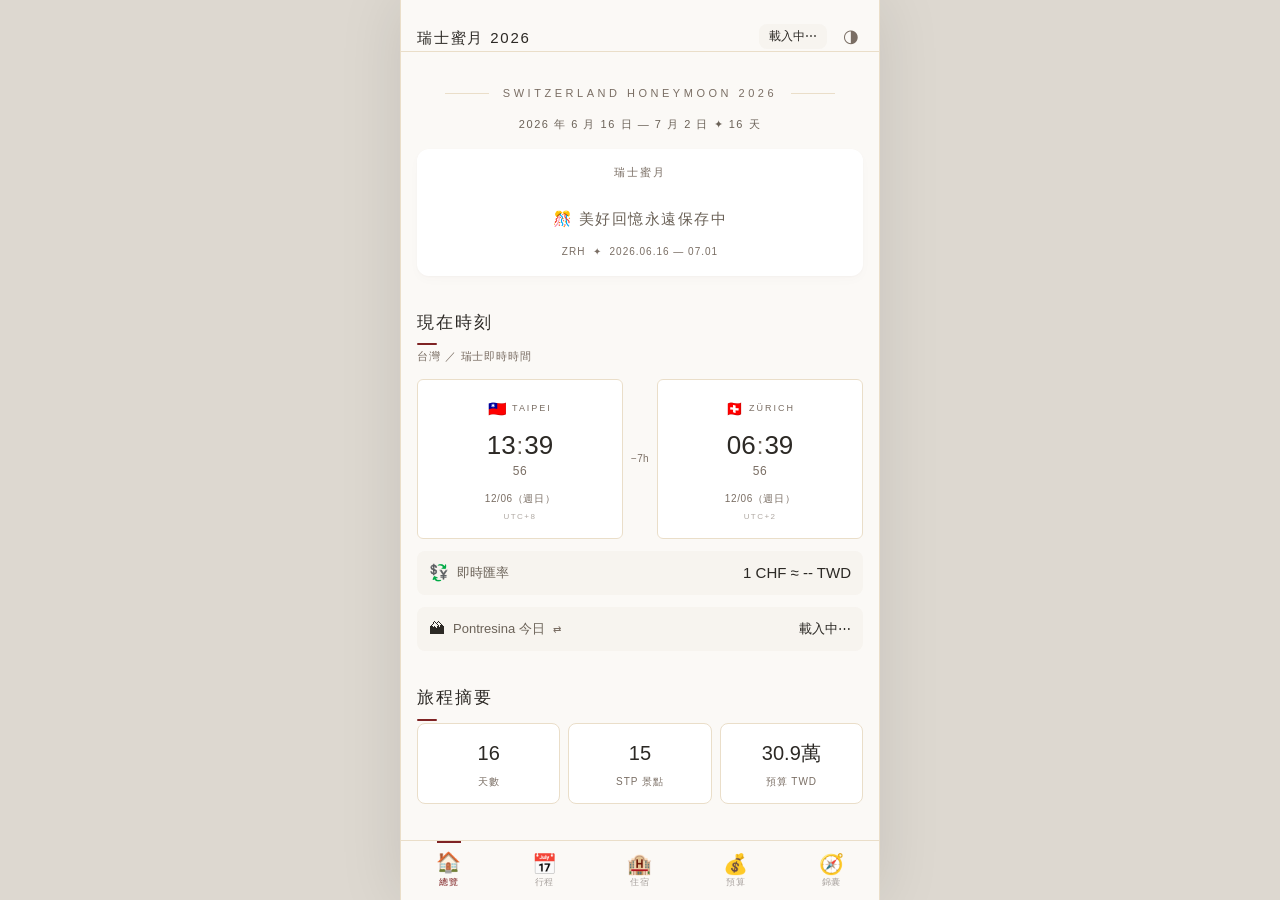
==== commit d28dbb28: "v53: 依手帳PDF核對更新 — 6/18增加St.Moritz延伸、6/23增加Sunnegga夕陽備案 依哥提供的瑞士蜜月手帳PDF核對全部16天，補上兩處手帳新增但網站缺漏的行程： - 6/1" ====
--- a/index.html
+++ b/index.html
@@ -1696,7 +1696,7 @@
     <span class="tag tag-star">🚂 UNESCO 世界遺產鐵道</span>
     <span class="tag tag-free">STP 全程免費</span>
     <span class="tag tag-star">🇮🇹 義大利 Tirano</span>
-    <span class="tag tag-warn">⚠️ 建議 16:41 返程（末班 17:41）</span>
+    <span class="tag tag-honey">🌆 St. Moritz 湖畔晚餐</span>
   </div>
 
   <div class="tl-wrap card reveal">
@@ -1762,12 +1762,33 @@
     </div>
     <div class="tl-item warn">
       <div class="tl-dot"></div>
-      <div class="tl-head">⚠️ 建議搭 16:41 班次返程（末班 17:41）</div>
+      <div class="tl-head">15:41 🚂 提早返程（不回 Pontresina）</div>
       <div class="tl-body">
-        <p><strong>建議搭 16:41 班次返回</strong>，留一班緩衝；真正末班為 <strong>17:41</strong>（2026 夏季時刻表，出發前以 SBB App 再確認）。</p>
-        <p>若連 17:41 都錯過，只能搭 PostAuto 巴士繞行，費時且複雜。</p>
-        <p>建議 16:00 結束市區活動前往車站，以免迷路或購物超時。</p>
+        <p>結束 Tirano 漫遊後，<strong>改搭 15:41 班次返程</strong>（非平常的 16:41/17:41），約 <strong>17:30 在 St. Moritz 站下車</strong>，今晚先不回 Pontresina。</p>
         <p>STP 回程仍免費，無需另購票。</p>
+      </div>
+    </div>
+    <div class="tl-item star">
+      <div class="tl-dot"></div>
+      <div class="tl-head">17:30 🌅 St. Moritz 湖畔散步</div>
+      <div class="tl-body">
+        <p>這座名流度假勝地的優雅街道值得一逛，傍晚沿著 <strong>St. Moritzsee 湖畔</strong>散步，欣賞高山湖光與周邊度假飯店的優雅氛圍。</p>
+        <p><a class="tl-map-link" href="https://www.google.com/maps/search/?api=1&query=St.+Moritzsee+St.+Moritz+Switzerland" target="_blank" rel="noopener">📍 地圖</a></p>
+      </div>
+    </div>
+    <div class="tl-item">
+      <div class="tl-dot"></div>
+      <div class="tl-head">18:00 🍷 Veltlinerkeller 晚餐</div>
+      <div class="tl-body">
+        <p>St. Moritz 在地平價推薦，主打 <strong>Valtellina 葡萄酒</strong>搭配 <strong>Pizzoccheri</strong>（蕎麥麵），木屋酒窖氛圍道地溫馨。</p>
+        <p><a class="tl-map-link" href="https://www.google.com/maps/search/?api=1&query=Veltlinerkeller+St.+Moritz" target="_blank" rel="noopener">📍 地圖</a></p>
+      </div>
+    </div>
+    <div class="tl-item">
+      <div class="tl-dot"></div>
+      <div class="tl-head">19:30 🚂 搭一站火車回 Pontresina</div>
+      <div class="tl-body">
+        <p>St. Moritz → Pontresina 僅約 10 分鐘車程，STP 全程免費，輕鬆返回今晚住宿地。</p>
       </div>
     </div>
   </div>
@@ -1777,7 +1798,7 @@
     <div style="font-size:13px;color:var(--text2)">
       早餐：飯店含早餐<br>
       午餐：Tirano 義大利小館（Pizza / Pasta，約 €15/人）<br>
-      晚餐：Pontresina 飯店餐廳或 Restaurant Station
+      晚餐：St. Moritz Veltlinerkeller（豪華輕食）
     </div>
   </div>
 
@@ -1787,6 +1808,7 @@
       <span class="tag tag-free">STP 全程鐵道免費（Regio 伯尼納線無需訂位費）</span>
       <span class="tag tag-paid">Tirano 午餐 → TWD 1,000 估（義大利消費低）</span>
       <span class="tag tag-paid">義式 Gelato → TWD 200 估</span>
+      <span class="tag tag-paid">Veltlinerkeller 晚餐 → TWD 1,500 估</span>
     </div>
   </div>
 
@@ -2247,6 +2269,13 @@
         <div class="tl-head">16:00　返回策馬特</div>
         <div class="tl-body">
           <p>電動車回飯店，輕鬆休息——大行李已於昨日（6/22）寄出，明日只需帶隨身背包出發</p>
+        </div>
+      </div>
+      <div class="tl-item">
+        <div class="tl-dot"></div>
+        <div class="tl-head">19:30　傍晚備案 · Sunnegga 夕陽小酌</div>
+        <div class="tl-body">
+          <p>二度出門步行至市集走走，或搭 <strong>Sunnegga Express</strong> 末班上山（STP 折扣，末班約 20:15），坐著喝杯白酒欣賞馬特洪峰夕陽，緩慢散步、不健行</p>
         </div>
       </div>
     </div>
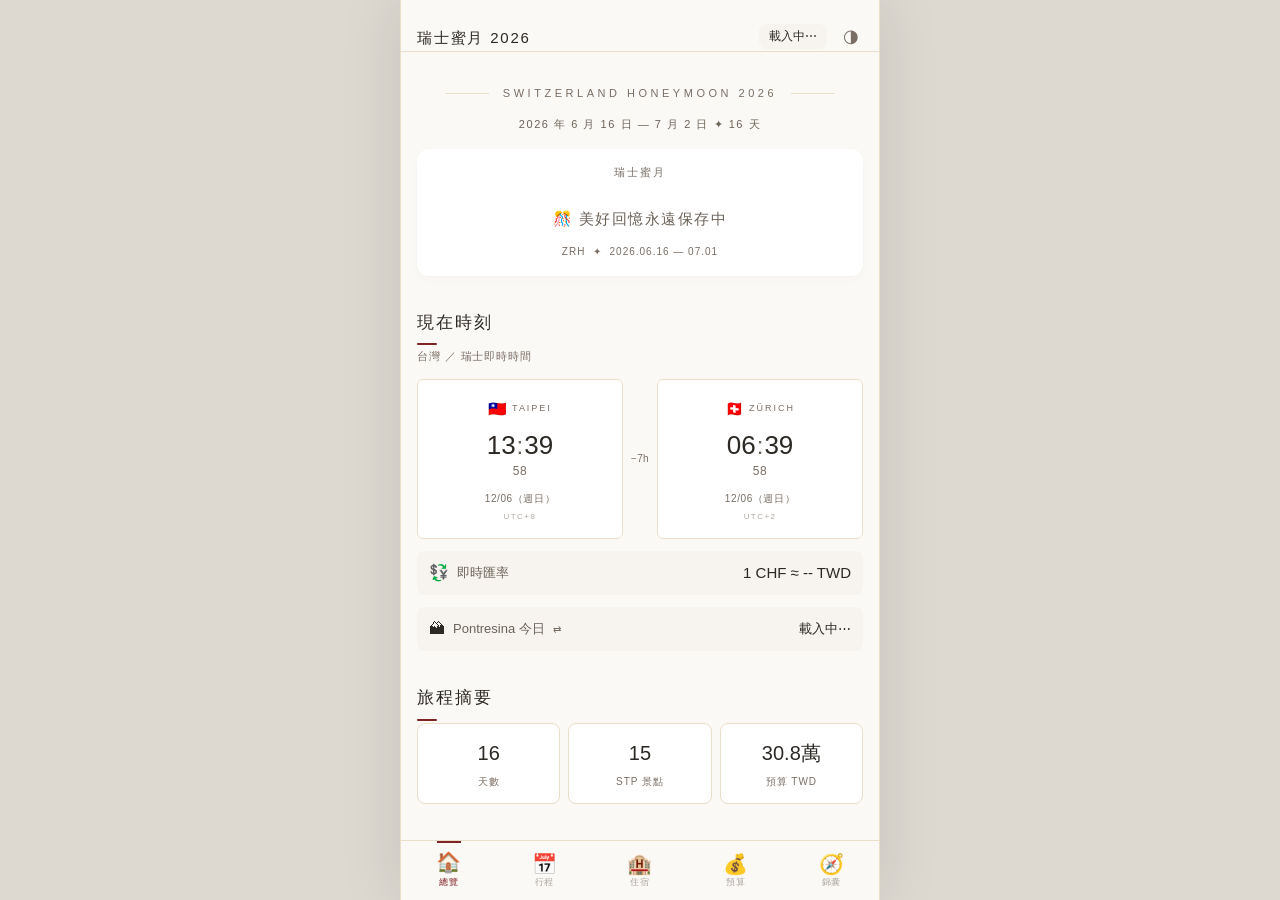
==== commit b0a36a45: "v54: 上網費SIM卡已購買1,770元，更新預算數字 雙人合計實際花費1,770元（原估算2,400），更新購物小計、總預算 309,033→308,403、每人154,517→154,202（≈" ====
--- a/index.html
+++ b/index.html
@@ -1212,7 +1212,7 @@
           <div class="info-lbl">STP 景點</div>
         </div>
         <div class="info-cell">
-          <div class="info-val">30.9萬</div>
+          <div class="info-val">30.8萬</div>
           <div class="info-lbl">預算 TWD</div>
         </div>
       </div>
@@ -3358,18 +3358,18 @@
   height: 160px;
   border-radius: 50%;
   background: conic-gradient(
-    /* 機票 19.9% = 0deg ~ 71.46deg */
-    #8C7355 0deg 71.46deg,
-    /* 住宿 37.4% = 71.46deg ~ 205.97deg */
-    #B5A08A 71.46deg 205.97deg,
-    /* 交通 15.2% = 205.97deg ~ 260.77deg */
-    #7F8C6E 205.97deg 260.77deg,
-    /* 景點 4.8% = 260.77deg ~ 277.95deg */
-    #A69B8C 260.77deg 277.95deg,
-    /* 餐飲 16.2% = 277.95deg ~ 336.20deg */
-    #C4A882 277.95deg 336.20deg,
-    /* 購物 6.6% = 336.20deg ~ 360deg */
-    #6B8C7A 336.20deg 360deg
+    /* 機票 19.9% = 0deg ~ 71.66deg */
+    #8C7355 0deg 71.66deg,
+    /* 住宿 37.4% = 71.66deg ~ 206.44deg */
+    #B5A08A 71.66deg 206.44deg,
+    /* 交通 15.3% = 206.44deg ~ 261.38deg */
+    #7F8C6E 206.44deg 261.38deg,
+    /* 景點 4.8% = 261.38deg ~ 278.60deg */
+    #A69B8C 261.38deg 278.60deg,
+    /* 餐飲 16.2% = 278.60deg ~ 336.96deg */
+    #C4A882 278.60deg 336.96deg,
+    /* 購物 6.4% = 336.96deg ~ 360deg */
+    #6B8C7A 336.96deg 360deg
   );
   border-radius: 50%;
   box-shadow: 0 2px 8px rgba(44,41,37,0.10);
@@ -3729,11 +3729,11 @@
   <!-- 1. Budget Hero -->
   <div class="bgt-hero card reveal">
     <div class="bgt-hero-label">16 天瑞士蜜月總預算</div>
-    <div class="bgt-hero-total">TWD 309,033</div>
+    <div class="bgt-hero-total">TWD 308,403</div>
     <div class="bgt-hero-sub">雙人合計・6月16日 — 7月1日</div>
     <div class="bgt-hero-per">
       每人
-      <strong>TWD 154,517</strong>
+      <strong>TWD 154,202</strong>
     </div>
   </div>
 
@@ -3744,7 +3744,7 @@
       <div class="bgt-pie-hole"></div>
       <div class="bgt-pie-center">
         <div class="bgt-pie-label">
-          <strong>309,033</strong>
+          <strong>308,403</strong>
           TWD
         </div>
       </div>
@@ -3765,7 +3765,7 @@
       <div class="bgt-legend-item">
         <span class="bgt-legend-dot" style="background:#7F8C6E;"></span>
         <span class="bgt-legend-name">🚂 交通</span>
-        <span class="bgt-legend-pct">15.2%</span>
+        <span class="bgt-legend-pct">15.3%</span>
         <span class="bgt-legend-amt">47,062</span>
       </div>
       <div class="bgt-legend-item">
@@ -3783,8 +3783,8 @@
       <div class="bgt-legend-item">
         <span class="bgt-legend-dot" style="background:#6B8C7A;"></span>
         <span class="bgt-legend-name">🛍 購物</span>
-        <span class="bgt-legend-pct">6.6%</span>
-        <span class="bgt-legend-amt">20,366</span>
+        <span class="bgt-legend-pct">6.4%</span>
+        <span class="bgt-legend-amt">19,736</span>
       </div>
     </div>
   </div>
@@ -3903,7 +3903,7 @@
     <summary>
       <span class="bgt-sum-icon">🚂</span>
       <span class="bgt-sum-name">交通</span>
-      <span class="bgt-sum-pct">15.2%</span>
+      <span class="bgt-sum-pct">15.3%</span>
       <span class="bgt-sum-total">47,062</span>
       <svg class="bgt-sum-chevron" viewBox="0 0 20 20" fill="none" stroke="currentColor" stroke-width="2" stroke-linecap="round" stroke-linejoin="round">
         <polyline points="5 8 10 13 15 8"/>
@@ -4113,8 +4113,8 @@
     <summary>
       <span class="bgt-sum-icon">🛍</span>
       <span class="bgt-sum-name">購物</span>
-      <span class="bgt-sum-pct">6.6%</span>
-      <span class="bgt-sum-total">20,366</span>
+      <span class="bgt-sum-pct">6.4%</span>
+      <span class="bgt-sum-total">19,736</span>
       <svg class="bgt-sum-chevron" viewBox="0 0 20 20" fill="none" stroke="currentColor" stroke-width="2" stroke-linecap="round" stroke-linejoin="round">
         <polyline points="5 8 10 13 15 8"/>
       </svg>
@@ -4144,8 +4144,8 @@
           </tr>
           <tr>
             <td class="bgt-td-name">上網費／SIM 卡（2人）</td>
-            <td class="bgt-td-desc">每人 TWD 1,200</td>
-            <td class="bgt-td-amt">2,400</td>
+            <td class="bgt-td-desc">已購買，雙人合計</td>
+            <td class="bgt-td-amt">1,770</td>
             <td><span class="tag-confirmed">已確認</span></td>
           </tr>
           <tr>
@@ -4156,7 +4156,7 @@
           </tr>
           <tr class="bgt-subtotal-row">
             <td colspan="2" style="font-family:-apple-system, BlinkMacSystemFont, 'PingFang TC', 'Helvetica Neue', Arial,sans-serif;font-size:0.78rem;color:#7A6E64;font-weight:400;">購物小計</td>
-            <td class="bgt-td-amt">20,366</td>
+            <td class="bgt-td-amt">19,736</td>
             <td></td>
           </tr>
         </tbody>
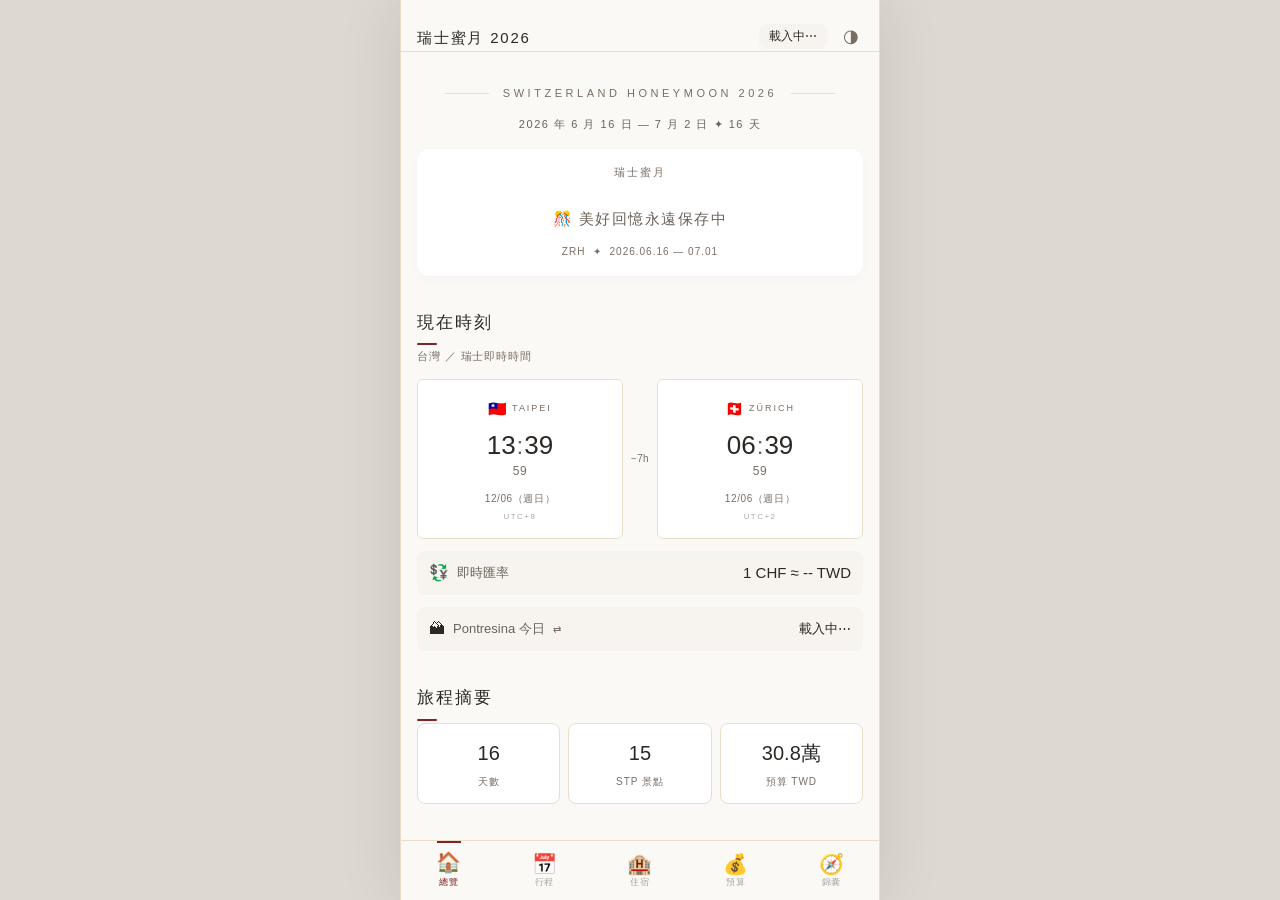
==== commit bef6750b: "v55: 依指示單大改6/19、6/22、6/23、6/26、6/27、7/1行程" ====
--- a/index.html
+++ b/index.html
@@ -1256,7 +1256,7 @@
           <div class="tl-item" data-from="2026-06-22" data-to="2026-06-24">
             <div class="tl-dot"></div>
             <div class="tl-head">策馬特 Zermatt</div>
-            <div class="tl-body"><p>6/22–6/24 ✦ Klein Matterhorn、Oeschinensee</p></div>
+            <div class="tl-body"><p>6/22–6/24 ✦ Schwarzsee 婚紗、Oeschinensee</p></div>
           </div>
           <div class="tl-item" data-from="2026-06-25" data-to="2026-06-26">
             <div class="tl-dot"></div>
@@ -1341,11 +1341,11 @@
             <span class="ds-city">策馬特</span>
           </button>
 
-          <!-- D8: 6/23（二）Klein Matterhorn -->
+          <!-- D8: 6/23（二）Schwarzsee 婚紗 -->
           <button id="dsel-0623" class="day-btn" onclick="showDay('0623')">
             <span class="ds-date">6/23</span>
             <span class="ds-day">二</span>
-            <span class="ds-city">Klein</span>
+            <span class="ds-city">Schwarz</span>
           </button>
 
           <!-- D9: 6/24（三）Oeschinensee -->
@@ -1884,6 +1884,13 @@
         <p>返回飯店後可泡澡放鬆，享受含早餐飯店的 Wellness 設施（若有）。</p>
       </div>
     </div>
+    <div class="tl-item">
+      <div class="tl-dot"></div>
+      <div class="tl-head">💡 備案（二度出門）· Muottas Muragl 夕陽</div>
+      <div class="tl-body">
+        <p>視體力可於 18:30 搭 <strong>Muottas Muragl 纜車</strong>看夕陽（Engadin Card 免費，末班約 23:00），<strong>19:30–21:00 黃金時段</strong>，五湖夕陽光線與白天截然不同。</p>
+      </div>
+    </div>
   </div>
 
   <div class="card reveal" style="padding:12px 16px">
@@ -1902,6 +1909,7 @@
       <span class="tag tag-free">Diavolezza（Engadin Card 免費，省 TWD 2,660）</span>
       <span class="tag tag-free">Lej da Staz 步行免費入場</span>
       <span class="tag tag-paid">山頂餐廳午餐 → TWD 1,500 估</span>
+      <span class="tag tag-free">備案：Muottas Muragl 夕陽（Engadin Card 免費）</span>
     </div>
   </div>
 </div><!-- /day-0619 -->
@@ -2184,6 +2192,13 @@
         <p>傍晚再找最佳角度一睹馬特洪峰夕陽金色光芒（約 20:00–21:00）。</p>
       </div>
     </div>
+    <div class="tl-item">
+      <div class="tl-dot"></div>
+      <div class="tl-head">💡 備案（二度出門）· Winkelmatten 馬特洪峰夕陽</div>
+      <div class="tl-body">
+        <p>19:00 步行至 <strong>Winkelmatten</strong> 小教堂旁等馬特洪峰夕陽，峰頂約 20:30 轉橘紅金色，從 Chalet Achat 步行可達，完全免費。視當天體力與天氣決定。</p>
+      </div>
+    </div>
     <div class="tl-item warn">
       <div class="tl-dot"></div>
       <div class="tl-head">⚠️ 順道：辦理 SBB 行李快遞 → Bern</div>
@@ -2228,60 +2243,63 @@
   <div class="card reveal">
     <div style="display:flex;align-items:center;gap:8px;margin-bottom:6px;">
       <span style="font-family:-apple-system, BlinkMacSystemFont, 'PingFang TC', 'Helvetica Neue', Arial, sans-serif;font-size:18px;font-weight:500;color:var(--accent);">6/23</span>
-      <span style="font-size:13px;color:var(--text3);">二 · Zermatt</span>
+      <span style="font-size:13px;color:var(--text3);">二 · Zermatt · 慢活 + Schwarzsee 婚紗</span>
     </div>
     <div style="margin-bottom:10px;">
-      <span class="tag tag-star">🏔 歐洲最高纜車站</span>
-      <span class="tag tag-honey">💍 婚紗攝影</span>
+      <span class="tag tag-honey">💍 婚紗 Schwarzsee</span>
+      <span class="tag tag-star">🌅 馬特洪峰夕陽</span>
+      <span class="tag tag-warn">🧊 冰川天堂（備案）</span>
       <span class="tag tag-stp">STP Day 7</span>
     </div>
     <div class="tl-wrap">
+      <div class="tl-item">
+        <div class="tl-dot"></div>
+        <div class="tl-head">上午　睡飽、享用早餐、整理婚紗</div>
+        <div class="tl-body">
+          <p>連續兩個高山日（6/19 Diavolezza、6/22 Gornergrat）後的緩衝日，不趕行程，悠閒享用飯店早餐，整理婚紗禮服與妝髮準備。</p>
+        </div>
+      </div>
       <div class="tl-item star">
         <div class="tl-dot"></div>
-        <div class="tl-head">09:00　Klein Matterhorn 纜車</div>
+        <div class="tl-head">15:00　搭纜車前往 Schwarzsee</div>
         <div class="tl-body">
-          <p>STP 50% 折扣（TWD 4,000 / 2人），3,883m 歐洲最高纜車站</p>
-          <p>馬特洪峰近距離壯觀全景</p>
-          <p>⚠️ 高山反應：慢走、多喝水，備 Ibuprofen</p>
-        <p><a class="tl-map-link" href="https://www.google.com/maps/search/?api=1&query=Klein+Matterhorn+Zermatt" target="_blank" rel="noopener">📍 地圖</a></p>
+          <p>STP 折扣，下午票更優惠。Schwarzsee（黑湖）是馬特洪峰最完整倒影湖之一，6 月湖岸無冰雪，視野最開闊。</p>
+        <p><a class="tl-map-link" href="https://www.google.com/maps/search/?api=1&query=Schwarzsee+Zermatt" target="_blank" rel="noopener">📍 地圖</a></p>
         </div>
       </div>
       <div class="tl-item star">
         <div class="tl-dot"></div>
-        <div class="tl-head">11:00　Matterhorn Glacier Paradise</div>
+        <div class="tl-head">15:30　婚紗攝影 💍（約 2 小時）</div>
         <div class="tl-body">
-          <p>冰宮（Ice Palace）免費進入，冰雕隧道</p>
-          <p>零下 15°C，厚外套必備</p>
-        </div>
-      </div>
-      <div class="tl-item star">
-        <div class="tl-dot"></div>
-        <div class="tl-head">13:00　Schwarzsee 婚紗攝影 💍</div>
-        <div class="tl-body">
-          <p>纜車下至 Schwarzsee（STP 折扣），馬特洪峰最完整倒影湖</p>
-          <p>⚠️ 下午光線最佳；廣角 + 長焦組合</p>
-          <p>6 月湖岸無冰雪，視野最開闊</p>
-        <p><a class="tl-map-link" href="https://www.google.com/maps/search/?api=1&query=Schwarzsee+Zermatt" target="_blank" rel="noopener">📍 地圖</a></p>
+          <p>湖畔小教堂 <strong>Maria zum Schnee</strong> + 高山草地 + 馬特洪峰近距離背景，下午光線柔和，廣角 + 長焦組合拍攝。</p>
         </div>
       </div>
       <div class="tl-item">
         <div class="tl-dot"></div>
-        <div class="tl-head">16:00　返回策馬特</div>
+        <div class="tl-head">17:30　搭纜車回策馬特，飯店休息</div>
         <div class="tl-body">
-          <p>電動車回飯店，輕鬆休息——大行李已於昨日（6/22）寄出，明日只需帶隨身背包出發</p>
+          <p>電動車回飯店稍作休息——大行李已於昨日（6/22）寄出，明日只需帶隨身背包出發</p>
         </div>
       </div>
       <div class="tl-item">
         <div class="tl-dot"></div>
-        <div class="tl-head">19:30　傍晚備案 · Sunnegga 夕陽小酌</div>
+        <div class="tl-head">19:30　二度出門 · 馬特洪峰夕陽</div>
         <div class="tl-body">
-          <p>二度出門步行至市集走走，或搭 <strong>Sunnegga Express</strong> 末班上山（STP 折扣，末班約 20:15），坐著喝杯白酒欣賞馬特洪峰夕陽，緩慢散步、不健行</p>
+          <p>市區步行找角度，或搭 <strong>Sunnegga Express</strong> 末班上山（STP 折扣），欣賞馬特洪峰夕陽（約 21:15 日落），緩慢散步、不健行。</p>
+        </div>
+      </div>
+      <div class="tl-item warn">
+        <div class="tl-dot"></div>
+        <div class="tl-head">💡 備案：Klein Matterhorn 冰川天堂</div>
+        <div class="tl-body">
+          <p>若體力充足且天氣絕佳，可改為上午前往 <strong>Klein Matterhorn 冰川天堂</strong>（3,883m 歐洲最高纜車站，STP 5折 約 TWD 4,000 / 2人），冰宮（Ice Palace）免費進入；下山後回飯店休息，再依原計畫前往 Schwarzsee 婚紗拍攝。</p>
+          <p>⚠️ 高山反應：慢走、多喝水，備 Ibuprofen。</p>
         </div>
       </div>
     </div>
     <div style="border-top:1px solid var(--border);padding-top:10px;margin-top:4px;">
-      <div style="font-size:12px;color:var(--text2);">🍽 午餐：Klein Matterhorn 山頂簡餐 ／ 晚餐：★ Restaurant Schäferstube（火鍋／起士鍋，蜜月特餐）</div>
-      <div style="font-size:12px;color:var(--text3);margin-top:4px;">💰 Klein Matterhorn STP TWD 4,000 ／ Schwarzsee STP 折扣 TWD 1,000 估</div>
+      <div style="font-size:12px;color:var(--text2);">🍽 午餐：策馬特市區簡餐（出發前用餐） ／ 晚餐：★ Restaurant Schäferstube（火鍋／起士鍋，蜜月特餐）</div>
+      <div style="font-size:12px;color:var(--text3);margin-top:4px;">💰 Schwarzsee STP 折扣 TWD 1,000 估 ／ 備案 Klein Matterhorn STP TWD 4,000（若改走備案）</div>
     </div>
   </div>
 
@@ -2289,7 +2307,7 @@
     <div style="font-size:11px;letter-spacing:0.1em;color:var(--text3);margin-bottom:8px">📖 馬特洪峰小百科</div>
     <div style="font-size:13px;color:var(--text2);line-height:1.8">
       馬特洪峰（Matterhorn，4,478m）是阿爾卑斯山脈中最具辨識度的山峰，四面近乎垂直的岩壁讓它看似無從攀登。<strong style="color:var(--text)">1865 年 7 月 14 日</strong>，英國登山家 Edward Whymper 率隊完成人類首次登頂，卻在下山途中因繩索斷裂造成 4 人罹難，成為登山史上最著名的悲劇之一。此後馬特洪峰便以「殺手山峰」之名聞名於世——迄今已有逾 500 人在此罹難。<br><br>
-      今日搭乘的 <strong style="color:var(--text)">Klein Matterhorn（3,883m）</strong>纜車是全球海拔最高的纜車站，全程 5 分鐘跨越超過 2,000m 垂直落差。山頂氣溫常年維持在零度附近，隧道內鑿入冰河的「冰宮」（Ice Palace）是由工人手工雕刻而成，冰層年齡逾千年。<br><br>
+      若選擇備案搭乘的 <strong style="color:var(--text)">Klein Matterhorn（3,883m）</strong>纜車是全球海拔最高的纜車站，全程 5 分鐘跨越超過 2,000m 垂直落差。山頂氣溫常年維持在零度附近，隧道內鑿入冰河的「冰宮」（Ice Palace）是由工人手工雕刻而成，冰層年齡逾千年。<br><br>
       <span style="font-size:11px;color:var(--text3)">💡 高山反應提示：從 1,608m 的策馬特直上 3,883m，落差超過 2,000m，部分人會感覺頭痛或噁心。建議上山後先靜坐 10 分鐘慢慢適應，多喝水，若有嚴重不適立即搭纜車下山。</span>
     </div>
   </div>
@@ -2549,10 +2567,17 @@
           <p>STP 全程免費，約 20 分，市區晚餐，返回 Adventure Guesthouse 休息</p>
         </div>
       </div>
+      <div class="tl-item">
+        <div class="tl-dot"></div>
+        <div class="tl-head">💡 備案（視體力）· Harder Kulm 三連景纜車</div>
+        <div class="tl-body">
+          <p>19:30 搭 <strong>Harder Kulm 纜車</strong>（Interlaken Ost 旁，STP 折扣，10 分鐘上山），同時俯瞰少女峰、布里恩茲湖、圖恩湖三連景，山上有餐廳可直接吃晚餐，末班下山約 21:40。婚紗拍攝當天體力消耗較大，現場評估再決定。</p>
+        </div>
+      </div>
     </div>
     <div style="border-top:1px solid var(--border);padding-top:10px;margin-top:4px;">
-      <div style="font-size:12px;color:var(--text2);">🍽 午餐：Mürren 山上餐廳 ／ 晚餐：因特拉肯市區</div>
-      <div style="font-size:12px;color:var(--text3);margin-top:4px;">💰 Trümmelbach Falls TWD 1,120/2人 ／ 行李置物櫃 CHF 8（約 TWD 320） ／ STP 火車與 Gimmelwald-Mürren 纜車全免費</div>
+      <div style="font-size:12px;color:var(--text2);">🍽 午餐：Mürren 山上餐廳 ／ 晚餐：因特拉肯市區 或 Harder Kulm 山上餐廳（備案）</div>
+      <div style="font-size:12px;color:var(--text3);margin-top:4px;">💰 Trümmelbach Falls TWD 1,120/2人 ／ 行李置物櫃 CHF 8（約 TWD 320） ／ STP 火車與 Gimmelwald-Mürren 纜車全免費 ／ 備案 Harder Kulm STP 折扣</div>
     </div>
   </div>
 </div><!-- /day-0626 -->
@@ -2562,38 +2587,50 @@
   <div class="card reveal">
     <div style="display:flex;align-items:center;gap:8px;margin-bottom:6px;">
       <span style="font-family:-apple-system, BlinkMacSystemFont, 'PingFang TC', 'Helvetica Neue', Arial, sans-serif;font-size:18px;font-weight:500;color:var(--accent);">6/27</span>
-      <span style="font-size:13px;color:var(--text3);">六 · 因特拉肯 → 琉森半日遊 → 楚格</span>
+      <span style="font-size:13px;color:var(--text3);">六 · 因特拉肯 → 楚格 check-in → 琉森半日遊 → 藍調夜歸</span>
     </div>
     <div style="margin-bottom:10px;">
       <span class="tag tag-star">🚂 黃金列車全景</span>
       <span class="tag tag-star">🦁 獅子紀念碑</span>
-      <span class="tag tag-honey">🏙 楚格湖畔黃昏</span>
+      <span class="tag tag-honey">🌉 卡貝爾橋藍調</span>
       <span class="tag tag-stp">STP Day 11</span>
     </div>
     <div class="tl-wrap">
       <div class="tl-item star">
         <div class="tl-dot"></div>
-        <div class="tl-head">08:30　退房 → Interlaken Ost → Luzern</div>
+        <div class="tl-head">08:30　退房，搭黃金列車出發</div>
         <div class="tl-body">
-          <p>搭乘 <strong>Luzern–Interlaken Express 黃金列車</strong>，約 2 小時，STP 全程免費，沿途圖恩湖 + 布里恩茲湖全景。</p>
-          <p>抵達 Luzern 約 10:30，行李先寄放車站置物櫃（Gepäckaufbewahrung，約 CHF 9/件/天），輕裝展開半日遊。</p>
+          <p>搭乘 <strong>Luzern–Interlaken Express 黃金列車</strong>前往楚格方向，STP 全程免費，沿途圖恩湖 + 布里恩茲湖全景。</p>
         </div>
       </div>
       <div class="tl-item star">
         <div class="tl-dot"></div>
-        <div class="tl-head">10:30　卡貝爾橋白天 + 水塔</div>
+        <div class="tl-head">約 10:30　抵達楚格，check-in Andi's BnB</div>
         <div class="tl-body">
-          <p><strong>Kapellbrücke</strong>，1333 年歐洲最古老有頂木橋，廣角含水塔構圖。</p>
-          <p>趁上午遊客少，三腳架多拍幾張白天版本做對比。</p>
-        <p><a class="tl-map-link" href="https://www.google.com/maps/search/?api=1&query=Kapellbr%C3%BCcke+Luzern" target="_blank" rel="noopener">📍 地圖</a></p>
+          <p>先放行李、稍作休息，今日輕裝往返琉森更輕鬆。</p>
         </div>
       </div>
       <div class="tl-item">
         <div class="tl-dot"></div>
-        <div class="tl-head">11:30　獅子紀念碑 + 冰川公園</div>
+        <div class="tl-head">11:00　輕裝搭火車前往琉森</div>
+        <div class="tl-body">
+          <p>約 25 分鐘，STP 全程免費。</p>
+        </div>
+      </div>
+      <div class="tl-item star">
+        <div class="tl-dot"></div>
+        <div class="tl-head">11:30　卡貝爾橋白天 + 水塔</div>
+        <div class="tl-body">
+          <p><strong>Kapellbrücke</strong>，1333 年歐洲最古老有頂木橋，廣角含水塔構圖。趁上午遊客少，三腳架多拍幾張白天版本做對比。</p>
+        <p><a class="tl-map-link" href="https://www.google.com/maps/search/?api=1&query=Kapellbr%C3%BCcke+Luzern" target="_blank" rel="noopener">📍 地圖</a></p>
+        </div>
+      </div>
+      <div class="tl-item">
+        <div class="tl-dot"></div>
+        <div class="tl-head">12:30　獅子紀念碑 + 冰川公園（可選）</div>
         <div class="tl-body">
           <p><strong>Löwendenkmal</strong> 獅子紀念碑，廣角仰拍垂死石雕。</p>
-          <p>步行 2 分鐘可達<strong>冰川公園 Gletschergarten</strong>——2,000 萬年前冰河時代壺穴奇景，含鏡宮迷宮，CHF 14/人。</p>
+          <p>步行 2 分鐘可達<strong>冰川公園 Gletschergarten</strong>——2,000 萬年前冰河時代壺穴奇景，含鏡宮迷宮，CHF 14/人（可選）。</p>
         </div>
       </div>
       <div class="tl-item">
@@ -2603,32 +2640,37 @@
       </div>
       <div class="tl-item star">
         <div class="tl-dot"></div>
-        <div class="tl-head">15:30　取回行李 → Luzern → Zug</div>
+        <div class="tl-head">15:30　城牆 + 教堂 + 湖畔散步</div>
         <div class="tl-body">
-          <p>STP 全免費，約 25 分。抵達後 check-in <strong>Andi's BnB</strong>，放下行李、稍作休息</p>
+          <p><strong>Museggmauer</strong> 城牆——中世紀九座塔樓，部分塔樓可免費登塔俯瞰老城；<strong>Jesuitenkirche</strong> 耶穌會教堂，巴洛克式內裝，免費參觀；再沿湖畔 Quai 悠閒散步。</p>
         </div>
       </div>
       <div class="tl-item">
         <div class="tl-dot"></div>
-        <div class="tl-head">16:30　楚格老城 + 湖畔 Zytturm 漫步</div>
+        <div class="tl-head">19:30　琉森晚餐</div>
         <div class="tl-body">
-          <p>輕裝悠閒逛街，紅白中世紀鐘塔倒影，西岸步行 5 分即達湖畔</p>
-        <p><a class="tl-map-link" href="https://www.google.com/maps/search/?api=1&query=Zytturm+Zug" target="_blank" rel="noopener">📍 地圖</a></p>
+          <p>老城區自選餐廳，輕鬆享用晚餐，等待夜色降臨。</p>
         </div>
       </div>
       <div class="tl-item star">
         <div class="tl-dot"></div>
-        <div class="tl-head">19:30　晚餐：視體力二選一</div>
+        <div class="tl-head">21:00　★ 卡貝爾橋藍調拍攝</div>
         <div class="tl-body">
-          <p><strong>選項A</strong>　留在楚格湖畔餐廳晚餐，早點回 BnB 休息——較適合走了一天的腳。</p>
-          <p><strong>選項B</strong>　搭 25 分鐘火車回琉森，22:00 卡貝爾橋藍調時刻（三腳架 15–30s，橋燈映水面），再搭末班車返楚格（車程短，不會太晚）。</p>
-        <p><a class="tl-map-link" href="https://www.google.com/maps/search/?api=1&query=Kapellbr%C3%BCcke+Luzern" target="_blank" rel="noopener">📍 琉森藍調地圖</a></p>
+          <p>三腳架 + 15–30 秒長曝，藍調時刻橋燈映水面，琉森最經典夜景。</p>
+        <p><a class="tl-map-link" href="https://www.google.com/maps/search/?api=1&query=Kapellbr%C3%BCcke+Luzern" target="_blank" rel="noopener">📍 地圖</a></p>
+        </div>
+      </div>
+      <div class="tl-item">
+        <div class="tl-dot"></div>
+        <div class="tl-head">22:00　末班火車返楚格</div>
+        <div class="tl-body">
+          <p>約 25 分鐘，STP 全程免費，返回 Andi's BnB 休息。</p>
         </div>
       </div>
     </div>
     <div style="border-top:1px solid var(--border);padding-top:10px;margin-top:4px;">
-      <div style="font-size:12px;color:var(--text2);">🍽 午餐：Wirtshaus Galliker ／ 晚餐：楚格湖畔 或 琉森自選</div>
-      <div style="font-size:12px;color:var(--text3);margin-top:4px;">💰 STP 火車全免費 ／ 冰川公園 CHF 14/人 ≈ TWD 980（可選） ／ 行李置物櫃 約 TWD 720/2件</div>
+      <div style="font-size:12px;color:var(--text2);">🍽 午餐：Wirtshaus Galliker ／ 晚餐：琉森老城自選</div>
+      <div style="font-size:12px;color:var(--text3);margin-top:4px;">💰 STP 火車全免費 ／ 冰川公園 CHF 14/人 ≈ TWD 980（可選）</div>
       <div style="font-size:12px;color:var(--text3);margin-top:2px;">🏨 Andi's BnB, Zug　6/27–6/29（2晚）　TWD 13,895</div>
     </div>
   </div>
@@ -2923,52 +2965,51 @@
     </div>
     <div style="margin-bottom:10px;">
       <span class="tag tag-star">✈️ 返台</span>
-      <span class="tag tag-stp">🎪 用好用滿 STP</span>
+      <span class="tag tag-star">⛰ Uetliberg 山頂</span>
+      <span class="tag tag-star">🚢 湖上遊船</span>
+      <span class="tag tag-stp">🎪 STP 用好用滿</span>
       <span class="tag tag-stp">STP Day 15</span>
     </div>
     <div class="alert reveal" style="margin-bottom:12px;">⚠️ EK086 check-in 截止 20:00，務必 19:00 開始辦理，留足過關時間</div>
     <div class="tl-wrap">
       <div class="tl-item">
         <div class="tl-dot"></div>
-        <div class="tl-head">10:00　退房，行李寄放機場前台</div>
+        <div class="tl-head">10:00　退房，行李寄存機場</div>
         <div class="tl-body"><p>STP 最後一天用好用滿</p></div>
       </div>
       <div class="tl-item star">
         <div class="tl-dot"></div>
-        <div class="tl-head">10:30　瑞士國家博物館</div>
+        <div class="tl-head">10:30　S10 搭火車前往 Uetliberg 山頂</div>
         <div class="tl-body">
-          <p>Landesmuseum，STP 免費，哥德式尖塔，火車站旁</p>
+          <p>約 20 分鐘，STP 免費。山頂俯瞰蘇黎世全市，遠眺阿爾卑斯山脈。</p>
+        <p><a class="tl-map-link" href="https://www.google.com/maps/search/?api=1&query=Uetliberg+Z%C3%BCrich" target="_blank" rel="noopener">📍 地圖</a></p>
+        </div>
+      </div>
+      <div class="tl-item star">
+        <div class="tl-dot"></div>
+        <div class="tl-head">12:30　下山搭蘇黎世湖遊船</div>
+        <div class="tl-body">
+          <p>STP 免費，湖面視角欣賞蘇黎世城市天際線。</p>
         </div>
       </div>
       <div class="tl-item">
         <div class="tl-dot"></div>
-        <div class="tl-head">12:00　林登霍夫最後俯瞰</div>
-        <div class="tl-body"><p>蘇黎世老城最後巡禮</p></div>
+        <div class="tl-head">14:00　Frau Gerold's Garden 午餐</div>
+        <div class="tl-body">
+          <p>本地人愛去的戶外花園餐廳，輕鬆悠閒的最後一餐。</p>
+        <p><a class="tl-map-link" href="https://www.google.com/maps/search/?api=1&query=Frau+Gerolds+Garten+Z%C3%BCrich" target="_blank" rel="noopener">📍 地圖</a></p>
+        </div>
       </div>
       <div class="tl-item star">
         <div class="tl-dot"></div>
-        <div class="tl-head">13:00　班霍夫大街最後採購</div>
+        <div class="tl-head">15:30　返回機場，Observation Deck B</div>
         <div class="tl-body">
-          <p>Lindt、Laderach、Victorinox</p>
-          <p>⚠️ 超重注意，行李秤重</p>
+          <p>Terminal B 頂樓，CHF 10 / 人（約 TWD 400），最後拍機 + 阿爾卑斯，200–600mm 追降落，行李在前台取回</p>
         </div>
       </div>
       <div class="tl-item">
         <div class="tl-dot"></div>
-        <div class="tl-head">15:30　S-Bahn 前往機場</div>
-        <div class="tl-body"><p>約 10 分，行李在前台取回</p></div>
-      </div>
-      <div class="tl-item star">
-        <div class="tl-dot"></div>
-        <div class="tl-head">16:00　Observation Deck B</div>
-        <div class="tl-body">
-          <p>Terminal B 頂樓，CHF 10 / 人（約 TWD 400）</p>
-          <p>最後拍機 + 阿爾卑斯，200–600mm 追降落</p>
-        </div>
-      </div>
-      <div class="tl-item">
-        <div class="tl-dot"></div>
-        <div class="tl-head">19:00　正式 check-in</div>
+        <div class="tl-head">19:00　正式 check-in EK086</div>
         <div class="tl-body">
           <p>掛行李 → 過關安檢</p>
         </div>
@@ -2990,7 +3031,8 @@
       </div>
     </div>
     <div style="border-top:1px solid var(--border);padding-top:10px;margin-top:4px;">
-      <div style="font-size:12px;color:var(--text3);">💰 瑞士國家博物館（STP 免費） ／ Observation Deck B TWD 800（2人）</div>
+      <div style="font-size:12px;color:var(--text3);">💰 Uetliberg（STP 免費） ／ 蘇黎世湖遊船（STP 免費） ／ Observation Deck B TWD 800（2人）</div>
+      <div style="font-size:12px;color:var(--text3);margin-top:4px;">💡 備註：此行程與 6/29 蘇黎世行程可視情況互換。若 6/29 精神好先做 Uetliberg + 遊船，7/1 改做國家博物館 + 班霍夫大街採購；反之亦然。</div>
     </div>
   </div>
 </div><!-- /day-0701 -->
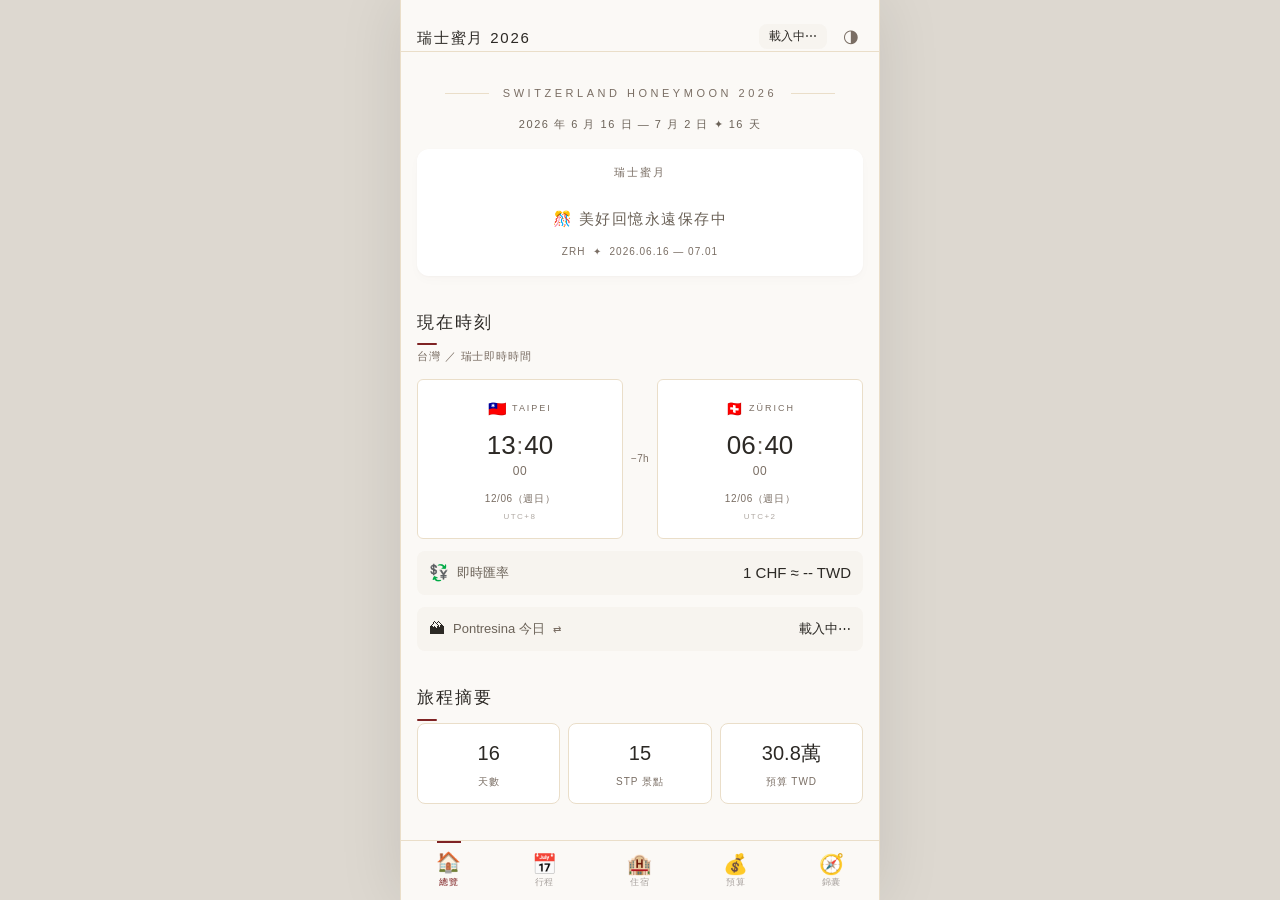
==== commit 7c7c14e9: "換用指定的瑞士雪峰紅色列車圖示（180/192/512）＋sw 快取 v56 Co-Authored-By: Claude Sonnet 5.5 <noreply@anthropic.com> Cla" ====
--- a/index.html
+++ b/index.html
@@ -11,6 +11,8 @@
   <meta name="apple-mobile-web-app-status-bar-style" content="default">
   <meta name="apple-mobile-web-app-title" content="蜜月手帳">
   <link rel="manifest" href="/switzerland-honeymoon/manifest.json">
+  <link rel="icon" type="image/png" sizes="192x192" href="/switzerland-honeymoon/icon-192.png">
+  <link rel="apple-touch-icon" sizes="180x180" href="/switzerland-honeymoon/icon-180.png">
   <!-- Google Fonts -->
   <!-- 使用裝置系統字體（iOS: SF Pro + PingFang TC，Android: Roboto + Noto Sans TC） -->
   <style>
